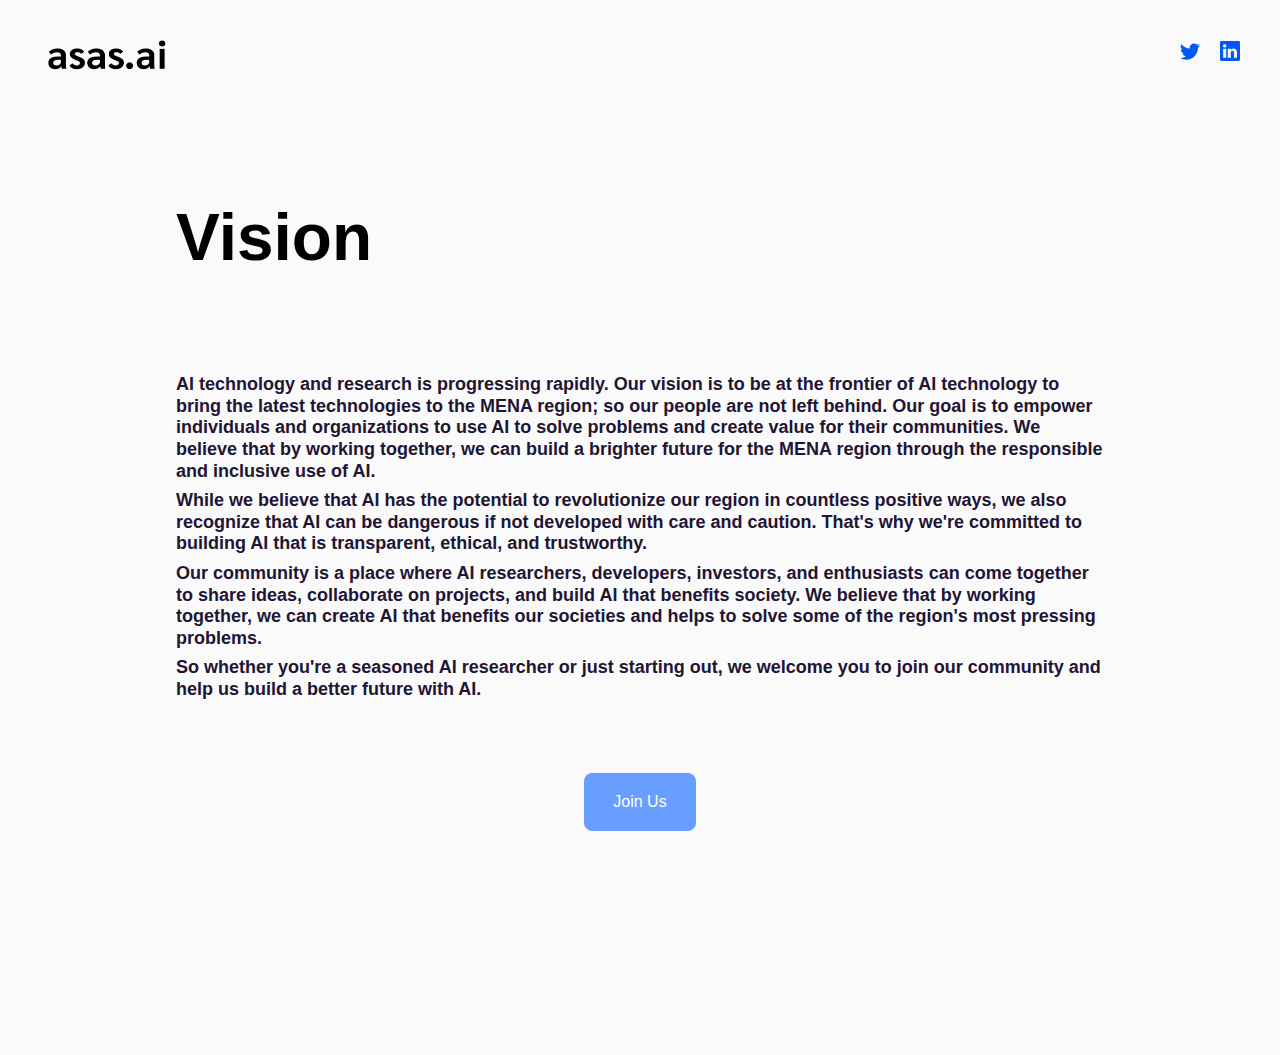
==== vision.html @ ae43cf3a "updated vison" ====
<!DOCTYPE html>
<html lang="en-US" dir="ltr">
  <head>
    <meta charset="utf-8" />
    <meta http-equiv="X-UA-Compatible" content="IE=edge" />
    <meta name="viewport" content="width=device-width, initial-scale=1" />

    <!-- ===============================================-->
    <!--    Document Title-->
    <!-- ===============================================-->
    <title>asas.ai</title>

    <!-- ===============================================-->
    <!--    Favicons-->
    <!-- ===============================================-->
    <!-- <link
      rel="shortcut icon"
      type="image/x-icon"
      href=""
    /> -->

    <!-- ===============================================-->
    <!--    Stylesheets-->
    <!-- ===============================================-->
    <link
      rel="stylesheet"
      crossorigin="anonymous"
      href="https://cdnjs.cloudflare.com/ajax/libs/font-awesome/5.15.2/css/all.min.css"
      integrity="sha512-HK5fgLBL+xu6dm/Ii3z4xhlSUyZgTT9tuc/hSrtw6uzJOvgRr2a9jyxxT1ely+B+xFAmJKVSTbpM/CuL7qxO8w=="
    />
    <link href="assets/css/theme.css" rel="stylesheet" />

    <link href="vendors/swiper/swiper-bundle.min.css" rel="stylesheet" />
  </head>

  <body>
    <!-- ===============================================-->
    <!--    Main Content-->
    <!-- ===============================================-->
    <main class="main" id="top">
      <div class="top-section-vision">
        <nav class="navbar">
          <div class="container-fluid">
            <a class="" href="index.html">
              <img class="logo" src="assets/img/logo_1.png" alt="..." />
            </a>
            <ul class="">
              <li class="nav-item p-2">
                <a href="https://twitter.com/Asaslab" target="_blank">
                  <svg
                    xmlns="http://www.w3.org/2000/svg"
                    width="20"
                    height="20"
                    fill="currentColor"
                    class="bi bi-twitter"
                    viewBox="0 0 16 16"
                  >
                    <path
                      d="M5.026 15c6.038 0 9.341-5.003 9.341-9.334 0-.14 0-.282-.006-.422A6.685 6.685 0 0 0 16 3.542a6.658 6.658 0 0 1-1.889.518 3.301 3.301 0 0 0 1.447-1.817 6.533 6.533 0 0 1-2.087.793A3.286 3.286 0 0 0 7.875 6.03a9.325 9.325 0 0 1-6.767-3.429 3.289 3.289 0 0 0 1.018 4.382A3.323 3.323 0 0 1 .64 6.575v.045a3.288 3.288 0 0 0 2.632 3.218 3.203 3.203 0 0 1-.865.115 3.23 3.23 0 0 1-.614-.057 3.283 3.283 0 0 0 3.067 2.277A6.588 6.588 0 0 1 .78 13.58a6.32 6.32 0 0 1-.78-.045A9.344 9.344 0 0 0 5.026 15z"
                    />
                  </svg>
                </a>
              </li>
              <!-- <li class="nav-item p-2">
                <a href="" target="_blank">
                  <svg
                    xmlns="http://www.w3.org/2000/svg"
                    width="20"
                    height="20"
                    fill="currentColor"
                    class="bi bi-discord"
                    viewBox="0 0 16 16"
                  >
                    <path
                      d="M13.545 2.907a13.227 13.227 0 0 0-3.257-1.011.05.05 0 0 0-.052.025c-.141.25-.297.577-.406.833a12.19 12.19 0 0 0-3.658 0 8.258 8.258 0 0 0-.412-.833.051.051 0 0 0-.052-.025c-1.125.194-2.22.534-3.257 1.011a.041.041 0 0 0-.021.018C.356 6.024-.213 9.047.066 12.032c.001.014.01.028.021.037a13.276 13.276 0 0 0 3.995 2.02.05.05 0 0 0 .056-.019c.308-.42.582-.863.818-1.329a.05.05 0 0 0-.01-.059.051.051 0 0 0-.018-.011 8.875 8.875 0 0 1-1.248-.595.05.05 0 0 1-.02-.066.051.051 0 0 1 .015-.019c.084-.063.168-.129.248-.195a.05.05 0 0 1 .051-.007c2.619 1.196 5.454 1.196 8.041 0a.052.052 0 0 1 .053.007c.08.066.164.132.248.195a.051.051 0 0 1-.004.085 8.254 8.254 0 0 1-1.249.594.05.05 0 0 0-.03.03.052.052 0 0 0 .003.041c.24.465.515.909.817 1.329a.05.05 0 0 0 .056.019 13.235 13.235 0 0 0 4.001-2.02.049.049 0 0 0 .021-.037c.334-3.451-.559-6.449-2.366-9.106a.034.034 0 0 0-.02-.019Zm-8.198 7.307c-.789 0-1.438-.724-1.438-1.612 0-.889.637-1.613 1.438-1.613.807 0 1.45.73 1.438 1.613 0 .888-.637 1.612-1.438 1.612Zm5.316 0c-.788 0-1.438-.724-1.438-1.612 0-.889.637-1.613 1.438-1.613.807 0 1.451.73 1.438 1.613 0 .888-.631 1.612-1.438 1.612Z"
                    />
                  </svg>
                </a>
              </li> -->
              <li class="nav-item p-2">
                <a
                  href="https://www.linkedin.com/company/asas-lab/"
                  target="_blank"
                >
                  <svg
                    xmlns="http://www.w3.org/2000/svg"
                    width="20"
                    height="20"
                    fill="currentColor"
                    class="bi bi-linkedin"
                    viewBox="0 0 16 16"
                  >
                    <path
                      d="M0 1.146C0 .513.526 0 1.175 0h13.65C15.474 0 16 .513 16 1.146v13.708c0 .633-.526 1.146-1.175 1.146H1.175C.526 16 0 15.487 0 14.854V1.146zm4.943 12.248V6.169H2.542v7.225h2.401zm-1.2-8.212c.837 0 1.358-.554 1.358-1.248-.015-.709-.52-1.248-1.342-1.248-.822 0-1.359.54-1.359 1.248 0 .694.521 1.248 1.327 1.248h.016zm4.908 8.212V9.359c0-.216.016-.432.08-.586.173-.431.568-.878 1.232-.878.869 0 1.216.662 1.216 1.634v3.865h2.401V9.25c0-2.22-1.184-3.252-2.764-3.252-1.274 0-1.845.7-2.165 1.193v.025h-.016a5.54 5.54 0 0 1 .016-.025V6.169h-2.4c.03.678 0 7.225 0 7.225h2.4z"
                    />
                  </svg>
                </a>
              </li>
            </ul>
          </div>
        </nav>

        <!-- ============================================-->
        <!-- <section> begin ============================-->
        <section class="mt-3">
          <div class="container">
            <div class="row mb-9">
              <div class="col-md-12 col-lg-12 col-xl-12">
                <p class="display-3 lh-sm">Vision</p>
                <h5 class="text-1100 pt-7">
                  AI technology and research is progressing rapidly. Our vision
                  is to be at the frontier of AI technology to bring the latest
                  technologies to the MENA region; so our people are not left
                  behind. Our goal is to empower individuals and organizations
                  to use AI to solve problems and create value for their
                  communities. We believe that by working together, we can build
                  a brighter future for the MENA region through the responsible
                  and inclusive use of AI.
                </h4>

                <h5 class="text-1100">
                  While we believe that AI has the potential to revolutionize
                  our region in countless positive ways, we also recognize that
                  AI can be dangerous if not developed with care and caution.
                  That's why we're committed to building AI that is transparent,
                  ethical, and trustworthy.
                </h5>

                <h5 class="text-1100">
                Our community is a place where AI  researchers, developers, investors, and enthusiasts can come together to share ideas, collaborate on projects, and build AI that benefits society. We believe that by working together, we can create AI that benefits our societies  and helps to solve some of the region's most pressing problems.

                </h5>

                <h5 class="text-1100">
So whether you're a seasoned AI researcher or just starting out, we welcome you to join our community and help us build a better future with AI.    
                </h5>
              </div>
              <div class="text-center">
                <a class="btn btn-info mt-6" href="https://fm.addxt.com/form/?vf=1FAIpQLSeaoC5AywyMVsmrosm1W69YBozE4AfyBteLz8VtdduigK4FlQ"
                  target="_blank" role="button">Join Us</a>
              </div>
               
            </div>
          </div>
          <!-- end of .container-->
        </section>
      </div>
    </main>
  </body>
</html>
---- assets/css/theme.css ----
/* -------------------------------------------------------------------------- */
/*                                 Theme                                      */
/* -------------------------------------------------------------------------- */
/* prettier-ignore */
/* -------------------------------------------------------------------------- */
/*                                  Utilities                                 */
/* -------------------------------------------------------------------------- */
/*-----------------------------------------------
|   Bootstrap Styles
-----------------------------------------------*/
/*!
 * Bootstrap v5.0.0-alpha1 (https://getbootstrap.com/)
 * Copyright 2011-2020 The Bootstrap Authors
 * Copyright 2011-2020 Twitter, Inc.
 * Licensed under MIT (https://github.com/twbs/bootstrap/blob/main/LICENSE)
 */
:root {
  --bs-blue: #0059f7;
  --bs-indigo: #53acf8;
  --bs-purple: #ad45f6;
  --bs-pink: #f6458e;
  --bs-red: #f55767;
  --bs-orange: #f6d845;
  --bs-yellow: #ffa024;
  --bs-green: #66bb6a;
  --bs-teal: #299ef3;
  --bs-cyan: #689eff;
  --bs-white: #fff;
  --bs-gray: #4e5a85;
  --bs-gray-dark: #081131;
  --bs-primary: #0059f7;
  --bs-secondary: #162044;
  --bs-success: #66bb6a;
  --bs-info: #689eff;
  --bs-warning: #ffa024;
  --bs-danger: #f55767;
  --bs-light: #f9fafd;
  --bs-dark: #070e27;
  --bs-gray: #4e5a85;
  --bs-font-sans-serif: "Sora", "sans-serif", -apple-system, BlinkMacSystemFont,
    "Segoe UI", "Helvetica Neue", Arial, sans-serif, "Apple Color Emoji",
    "Segoe UI Emoji", "Segoe UI Symbol";
  --bs-font-monospace: "SFMono-Regular", Menlo, Monaco, Consolas,
    "Liberation Mono", "Courier New", monospace;
  --bs-gradient: linear-gradient(
    180deg,
    rgba(255, 255, 255, 0.15),
    rgba(255, 255, 255, 0)
  );
}

*,
*::before,
*::after {
  -webkit-box-sizing: border-box;
  box-sizing: border-box;
}

@media (prefers-reduced-motion: no-preference) {
  :root {
    scroll-behavior: smooth;
  }
}

body {
  margin: 0;
  font-family: "Poppins", -apple-system, BlinkMacSystemFont, "Segoe UI",
    "Helvetica Neue", Arial, sans-serif, "Apple Color Emoji", "Segoe UI Emoji",
    "Segoe UI Symbol";
  font-size: 1rem;
  font-weight: 400;
  line-height: 1.5;
  -webkit-text-size-adjust: 100%;
  -webkit-tap-highlight-color: rgba(0, 0, 0, 0);
}

[tabindex="-1"]:focus:not(:focus-visible) {
  outline: 0 !important;
}
.top-section {
  color: #fafafa;
  background-color: #1f0524;
}

.img-our-focus {
  height: 450px;
  width: 400px
}
.logo {
  height: 100px;

}
.fc-w {
  color: white;
}
hr {
  margin: 1rem 0;
  color: #ccd2e9;
  background-color: currentColor;
  border: 0;
  opacity: 1;
}

hr:not([size]) {
  height: 1px;
}

h1,
.h1,
h2,
.h2,
h3,
.h3,
h4,
.h4,
h5,
.h5,
h6,
.h6 {
  margin-top: 0;
  margin-bottom: 0.5rem;
  font-family: "Sora", "sans-serif", -apple-system, BlinkMacSystemFont,
    "Segoe UI", "Helvetica Neue", Arial, sans-serif, "Apple Color Emoji",
    "Segoe UI Emoji", "Segoe UI Symbol";
  font-weight: 600;
  line-height: 1.2;
  color: #070e27;
}

h1,
.h1 {
  font-size: calc(1.3052rem + 0.66244vw);
}

@media (min-width: 1200px) {
  h1,
  .h1 {
    font-size: 1.80203rem;
  }
}

h2,
.h2 {
  font-size: calc(1.28518rem + 0.42217vw);
}

@media (min-width: 1200px) {
  h2,
  .h2 {
    font-size: 1.60181rem;
  }
}

h3,
.h3 {
  font-size: calc(1.26738rem + 0.20859vw);
}

@media (min-width: 1200px) {
  h3,
  .h3 {
    font-size: 1.42383rem;
  }
}

h4,
.h4 {
  font-size: calc(1.25156rem + 0.01875vw);
}

@media (min-width: 1200px) {
  h4,
  .h4 {
    font-size: 1.26563rem;
  }
}

h5,
.h5 {
  font-size: 1.125rem;
}

h6,
.h6 {
  font-size: 0.88889rem;
}

p {
  margin-top: 0;
  margin-bottom: 1rem;
}

abbr[title],
abbr[data-bs-original-title] {
  text-decoration: underline;
  -webkit-text-decoration: underline dotted;
  text-decoration: underline dotted;
  cursor: help;
  -webkit-text-decoration-skip-ink: none;
  text-decoration-skip-ink: none;
}

address {
  margin-bottom: 1rem;
  font-style: normal;
  line-height: inherit;
}

ol,
ul {
  padding-left: 2rem;
}

ol,
ul,
dl {
  margin-top: 0;
  margin-bottom: 1rem;
}

ol ol,
ul ul,
ol ul,
ul ol {
  margin-bottom: 0;
}

dt {
  font-weight: 700;
}

dd {
  margin-bottom: 0.5rem;
  margin-left: 0;
}

blockquote {
  margin: 0 0 1rem;
}

b,
strong {
  font-weight: 800;
}

small,
.small {
  font-size: 75%;
}

mark,
.mark {
  padding: 0.2em;
  background-color: #fcf8e3;
}

sub,
sup {
  position: relative;
  font-size: 0.75em;
  line-height: 0;
  vertical-align: baseline;
}

sub {
  bottom: -0.25em;
}

sup {
  top: -0.5em;
}

a {
  color: #0059f7;
  text-decoration: none;
}

a:hover {
  color: #0047c6;
  text-decoration: underline;
}

a:not([href]):not([class]),
a:not([href]):not([class]):hover {
  color: inherit;
  text-decoration: none;
}

pre,
code,
kbd,
samp {
  font-family: var(--bs-font-monospace);
  font-size: 1em;
  direction: ltr /* rtl:ignore */;
  unicode-bidi: bidi-override;
}

pre {
  display: block;
  margin-top: 0;
  margin-bottom: 1rem;
  overflow: auto;
  font-size: 75%;
}

pre code {
  font-size: inherit;
  color: inherit;
  word-break: normal;
}

code {
  font-size: 75%;
  color: #f6458e;
  word-wrap: break-word;
}

a > code {
  color: inherit;
}

kbd {
  padding: 0.2rem 0.4rem;
  font-size: 75%;
  color: #fff;
  background-color: #070e27;
  border-radius: 1rem;
}

kbd kbd {
  padding: 0;
  font-size: 1em;
  font-weight: 700;
}

figure {
  margin: 0 0 1rem;
}

img,
svg {
  vertical-align: middle;
}

table {
  caption-side: bottom;
  border-collapse: collapse;
}

caption {
  padding-top: 0.5rem;
  padding-bottom: 0.5rem;
  color: #7e8bb6;
  text-align: left;
}

th {
  text-align: inherit;
  text-align: -webkit-match-parent;
}

thead,
tbody,
tfoot,
tr,
td,
th {
  border-color: inherit;
  border-style: solid;
  border-width: 0;
}

label {
  display: inline-block;
}

button {
  border-radius: 0;
}

button:focus:not(:focus-visible) {
  outline: 0;
}

input,
button,
select,
optgroup,
textarea {
  margin: 0;
  font-family: inherit;
  font-size: inherit;
  line-height: inherit;
}

button,
select {
  text-transform: none;
}

[role="button"] {
  cursor: pointer;
}

select {
  word-wrap: normal;
}

[list]::-webkit-calendar-picker-indicator {
  display: none;
}

button,
[type="button"],
[type="reset"],
[type="submit"] {
  -webkit-appearance: button;
}

button:not(:disabled),
[type="button"]:not(:disabled),
[type="reset"]:not(:disabled),
[type="submit"]:not(:disabled) {
  cursor: pointer;
}

::-moz-focus-inner {
  padding: 0;
  border-style: none;
}

textarea {
  resize: vertical;
}

fieldset {
  min-width: 0;
  padding: 0;
  margin: 0;
  border: 0;
}

legend {
  float: left;
  width: 100%;
  padding: 0;
  margin-bottom: 0.5rem;
  font-size: calc(1.275rem + 0.3vw);
  line-height: inherit;
}

@media (min-width: 1200px) {
  legend {
    font-size: 1.5rem;
  }
}

legend + * {
  clear: left;
}

::-webkit-datetime-edit-fields-wrapper,
::-webkit-datetime-edit-text,
::-webkit-datetime-edit-minute,
::-webkit-datetime-edit-hour-field,
::-webkit-datetime-edit-day-field,
::-webkit-datetime-edit-month-field,
::-webkit-datetime-edit-year-field {
  padding: 0;
}

::-webkit-inner-spin-button {
  height: auto;
}

[type="search"] {
  outline-offset: -2px;
  -webkit-appearance: textfield;
}

/* rtl:raw:
[type="tel"],
[type="url"],
[type="email"],
[type="number"] {
  direction: ltr;
}
*/
::-webkit-search-decoration {
  -webkit-appearance: none;
}

::-webkit-color-swatch-wrapper {
  padding: 0;
}

::file-selector-button {
  font: inherit;
}

::-webkit-file-upload-button {
  font: inherit;
  -webkit-appearance: button;
}

output {
  display: inline-block;
}

iframe {
  border: 0;
}

summary {
  display: list-item;
  cursor: pointer;
}

progress {
  vertical-align: baseline;
}

[hidden] {
  display: none !important;
}

.lead {
  font-size: 1.2rem;
  font-weight: 400;
}

.display-1 {
  font-size: calc(1.64516rem + 4.7419vw);
  font-weight: 700;
  line-height: 1;
}

@media (min-width: 1200px) {
  .display-1 {
    font-size: 5.20158rem;
  }
}

.display-2 {
  font-size: calc(1.58736rem + 4.04835vw);
  font-weight: 700;
  line-height: 1;
}

@media (min-width: 1200px) {
  .display-2 {
    font-size: 4.62363rem;
  }
}

.display-3 {
  font-size: calc(1.53599rem + 3.43187vw);
  font-weight: 700;
  line-height: 1;
}

@media (min-width: 1200px) {
  .display-3 {
    font-size: 4.10989rem;
  }
}

.display-4 {
  font-size: calc(1.49032rem + 2.88388vw);
  font-weight: 700;
  line-height: 1;
}

@media (min-width: 1200px) {
  .display-4 {
    font-size: 3.65324rem;
  }
}

.display-5 {
  font-size: calc(1.44973rem + 2.39679vw);
  font-weight: 700;
  line-height: 1;
}

@media (min-width: 1200px) {
  .display-5 {
    font-size: 3.24732rem;
  }
}

.display-6 {
  font-size: calc(1.41365rem + 1.96381vw);
  font-weight: 700;
  line-height: 1;
}

@media (min-width: 1200px) {
  .display-6 {
    font-size: 2.88651rem;
  }
}

.display-7 {
  font-size: calc(1.38736rem + 1.24835vw);
  font-weight: 600;
  line-height: 1.5;
}

@media (min-width: 1200px) {
  .display-7 {
    font-size: 2.22363rem;
  }
}

.list-unstyled {
  padding-left: 0;
  list-style: none;
}

.list-inline {
  padding-left: 0;
  list-style: none;
}

.list-inline-item {
  display: inline-block;
}

.list-inline-item:not(:last-child) {
  margin-right: 0.5rem;
}

.initialism {
  font-size: 75%;
  text-transform: uppercase;
}

.blockquote {
  margin-bottom: 1rem;
  font-size: 1.2rem;
}

.blockquote > :last-child {
  margin-bottom: 0;
}

.blockquote-footer {
  margin-top: -1rem;
  margin-bottom: 1rem;
  font-size: 75%;
  color: #4e5a85;
}

.blockquote-footer::before {
  content: "\2014\00A0";
}

.img-fluid {
  max-width: 100%;
  height: auto;
}

.img-thumbnail {
  padding: 0.25rem;
  background-color: #070e27;
  border: 1px solid #ccd2e9;
  border-radius: 0.25rem;
  max-width: 100%;
  height: auto;
}

.figure {
  display: inline-block;
}

.figure-img {
  margin-bottom: 0.5rem;
  line-height: 1;
}

.figure-caption {
  font-size: 75%;
  color: #4e5a85;
}

.container,
.container-fluid,
.container-sm,
.container-md,
.container-lg,
.container-xl,
.container-xxl {
  width: 100%;
  padding-right: var(--bs-gutter-x, 1rem);
  padding-left: var(--bs-gutter-x, 1rem);
  margin-right: auto;
  margin-left: auto;
}

@media (min-width: 576px) {
  .container,
  .container-sm {
    max-width: 540px;
  }
}

@media (min-width: 768px) {
  .container,
  .container-sm,
  .container-md {
    max-width: 720px;
  }
}

@media (min-width: 992px) {
  .container,
  .container-sm,
  .container-md,
  .container-lg {
    max-width: 960px;
  }
}

@media (min-width: 1300px) {
  .container,
  .container-sm,
  .container-md,
  .container-lg,
  .container-xl {
    max-width: 1240px;
  }
}

@media (min-width: 1540px) {
  .container,
  .container-sm,
  .container-md,
  .container-lg,
  .container-xl,
  .container-xxl {
    max-width: 1480px;
  }
}

.row {
  --bs-gutter-x: 2rem;
  --bs-gutter-y: 0;
  display: -webkit-box;
  display: -ms-flexbox;
  display: flex;
  -ms-flex-wrap: wrap;
  flex-wrap: wrap;
  margin-top: calc(var(--bs-gutter-y) * -1);
  margin-right: calc(var(--bs-gutter-x) / -2);
  margin-left: calc(var(--bs-gutter-x) / -2);
}

.row > * {
  -ms-flex-negative: 0;
  flex-shrink: 0;
  width: 100%;
  max-width: 100%;
  padding-right: calc(var(--bs-gutter-x) / 2);
  padding-left: calc(var(--bs-gutter-x) / 2);
  margin-top: var(--bs-gutter-y);
}

.col {
  -webkit-box-flex: 1;
  -ms-flex: 1 0 0%;
  flex: 1 0 0%;
}

.row-cols-auto > * {
  -webkit-box-flex: 0;
  -ms-flex: 0 0 auto;
  flex: 0 0 auto;
  width: auto;
}

.row-cols-1 > * {
  -webkit-box-flex: 0;
  -ms-flex: 0 0 auto;
  flex: 0 0 auto;
  width: 100%;
}

.row-cols-2 > * {
  -webkit-box-flex: 0;
  -ms-flex: 0 0 auto;
  flex: 0 0 auto;
  width: 50%;
}

.row-cols-3 > * {
  -webkit-box-flex: 0;
  -ms-flex: 0 0 auto;
  flex: 0 0 auto;
  width: 33.33333%;
}

.row-cols-4 > * {
  -webkit-box-flex: 0;
  -ms-flex: 0 0 auto;
  flex: 0 0 auto;
  width: 25%;
}

.row-cols-5 > * {
  -webkit-box-flex: 0;
  -ms-flex: 0 0 auto;
  flex: 0 0 auto;
  width: 20%;
}

.row-cols-6 > * {
  -webkit-box-flex: 0;
  -ms-flex: 0 0 auto;
  flex: 0 0 auto;
  width: 16.66667%;
}

.col-auto {
  -webkit-box-flex: 0;
  -ms-flex: 0 0 auto;
  flex: 0 0 auto;
  width: auto;
}

.col-1 {
  -webkit-box-flex: 0;
  -ms-flex: 0 0 auto;
  flex: 0 0 auto;
  width: 8.33333%;
}

.col-2 {
  -webkit-box-flex: 0;
  -ms-flex: 0 0 auto;
  flex: 0 0 auto;
  width: 16.66667%;
}

.col-3 {
  -webkit-box-flex: 0;
  -ms-flex: 0 0 auto;
  flex: 0 0 auto;
  width: 25%;
}

.col-4 {
  -webkit-box-flex: 0;
  -ms-flex: 0 0 auto;
  flex: 0 0 auto;
  width: 33.33333%;
}

.col-5 {
  -webkit-box-flex: 0;
  -ms-flex: 0 0 auto;
  flex: 0 0 auto;
  width: 41.66667%;
}

.col-6 {
  -webkit-box-flex: 0;
  -ms-flex: 0 0 auto;
  flex: 0 0 auto;
  width: 50%;
}

.col-7 {
  -webkit-box-flex: 0;
  -ms-flex: 0 0 auto;
  flex: 0 0 auto;
  width: 58.33333%;
}

.col-8 {
  -webkit-box-flex: 0;
  -ms-flex: 0 0 auto;
  flex: 0 0 auto;
  width: 66.66667%;
}

.col-9 {
  -webkit-box-flex: 0;
  -ms-flex: 0 0 auto;
  flex: 0 0 auto;
  width: 75%;
}

.col-10 {
  -webkit-box-flex: 0;
  -ms-flex: 0 0 auto;
  flex: 0 0 auto;
  width: 83.33333%;
}

.col-11 {
  -webkit-box-flex: 0;
  -ms-flex: 0 0 auto;
  flex: 0 0 auto;
  width: 91.66667%;
}

.col-12 {
  -webkit-box-flex: 0;
  -ms-flex: 0 0 auto;
  flex: 0 0 auto;
  width: 100%;
}

.offset-1 {
  margin-left: 8.33333%;
}

.offset-2 {
  margin-left: 16.66667%;
}

.offset-3 {
  margin-left: 25%;
}

.offset-4 {
  margin-left: 33.33333%;
}

.offset-5 {
  margin-left: 41.66667%;
}

.offset-6 {
  margin-left: 50%;
}

.offset-7 {
  margin-left: 58.33333%;
}

.offset-8 {
  margin-left: 66.66667%;
}

.offset-9 {
  margin-left: 75%;
}

.offset-10 {
  margin-left: 83.33333%;
}

.offset-11 {
  margin-left: 91.66667%;
}

.g-0,
.gx-0 {
  --bs-gutter-x: 0;
}

.g-0,
.gy-0 {
  --bs-gutter-y: 0;
}

.g-1,
.gx-1 {
  --bs-gutter-x: 0.25rem;
}

.g-1,
.gy-1 {
  --bs-gutter-y: 0.25rem;
}

.g-2,
.gx-2 {
  --bs-gutter-x: 0.5rem;
}

.g-2,
.gy-2 {
  --bs-gutter-y: 0.5rem;
}

.g-3,
.gx-3 {
  --bs-gutter-x: 1rem;
}

.g-3,
.gy-3 {
  --bs-gutter-y: 1rem;
}

.g-4,
.gx-4 {
  --bs-gutter-x: 1.8rem;
}

.g-4,
.gy-4 {
  --bs-gutter-y: 1.8rem;
}

.g-5,
.gx-5 {
  --bs-gutter-x: 3rem;
}

.g-5,
.gy-5 {
  --bs-gutter-y: 3rem;
}

.g-6,
.gx-6 {
  --bs-gutter-x: 4rem;
}

.g-6,
.gy-6 {
  --bs-gutter-y: 4rem;
}

.g-7,
.gx-7 {
  --bs-gutter-x: 5rem;
}

.g-7,
.gy-7 {
  --bs-gutter-y: 5rem;
}

.g-8,
.gx-8 {
  --bs-gutter-x: 7.5rem;
}

.g-8,
.gy-8 {
  --bs-gutter-y: 7.5rem;
}

.g-9,
.gx-9 {
  --bs-gutter-x: 10rem;
}

.g-9,
.gy-9 {
  --bs-gutter-y: 10rem;
}

.g-10,
.gx-10 {
  --bs-gutter-x: 12.5rem;
}

.g-10,
.gy-10 {
  --bs-gutter-y: 12.5rem;
}

.g-11,
.gx-11 {
  --bs-gutter-x: 15rem;
}

.g-11,
.gy-11 {
  --bs-gutter-y: 15rem;
}

@media (min-width: 576px) {
  .col-sm {
    -webkit-box-flex: 1;
    -ms-flex: 1 0 0%;
    flex: 1 0 0%;
  }
  .row-cols-sm-auto > * {
    -webkit-box-flex: 0;
    -ms-flex: 0 0 auto;
    flex: 0 0 auto;
    width: auto;
  }
  .row-cols-sm-1 > * {
    -webkit-box-flex: 0;
    -ms-flex: 0 0 auto;
    flex: 0 0 auto;
    width: 100%;
  }
  .row-cols-sm-2 > * {
    -webkit-box-flex: 0;
    -ms-flex: 0 0 auto;
    flex: 0 0 auto;
    width: 50%;
  }
  .row-cols-sm-3 > * {
    -webkit-box-flex: 0;
    -ms-flex: 0 0 auto;
    flex: 0 0 auto;
    width: 33.33333%;
  }
  .row-cols-sm-4 > * {
    -webkit-box-flex: 0;
    -ms-flex: 0 0 auto;
    flex: 0 0 auto;
    width: 25%;
  }
  .row-cols-sm-5 > * {
    -webkit-box-flex: 0;
    -ms-flex: 0 0 auto;
    flex: 0 0 auto;
    width: 20%;
  }
  .row-cols-sm-6 > * {
    -webkit-box-flex: 0;
    -ms-flex: 0 0 auto;
    flex: 0 0 auto;
    width: 16.66667%;
  }
  .col-sm-auto {
    -webkit-box-flex: 0;
    -ms-flex: 0 0 auto;
    flex: 0 0 auto;
    width: auto;
  }
  .col-sm-1 {
    -webkit-box-flex: 0;
    -ms-flex: 0 0 auto;
    flex: 0 0 auto;
    width: 8.33333%;
  }
  .col-sm-2 {
    -webkit-box-flex: 0;
    -ms-flex: 0 0 auto;
    flex: 0 0 auto;
    width: 16.66667%;
  }
  .col-sm-3 {
    -webkit-box-flex: 0;
    -ms-flex: 0 0 auto;
    flex: 0 0 auto;
    width: 25%;
  }
  .col-sm-4 {
    -webkit-box-flex: 0;
    -ms-flex: 0 0 auto;
    flex: 0 0 auto;
    width: 33.33333%;
  }
  .col-sm-5 {
    -webkit-box-flex: 0;
    -ms-flex: 0 0 auto;
    flex: 0 0 auto;
    width: 41.66667%;
  }
  .col-sm-6 {
    -webkit-box-flex: 0;
    -ms-flex: 0 0 auto;
    flex: 0 0 auto;
    width: 50%;
  }
  .col-sm-7 {
    -webkit-box-flex: 0;
    -ms-flex: 0 0 auto;
    flex: 0 0 auto;
    width: 58.33333%;
  }
  .col-sm-8 {
    -webkit-box-flex: 0;
    -ms-flex: 0 0 auto;
    flex: 0 0 auto;
    width: 66.66667%;
  }
  .col-sm-9 {
    -webkit-box-flex: 0;
    -ms-flex: 0 0 auto;
    flex: 0 0 auto;
    width: 75%;
  }
  .col-sm-10 {
    -webkit-box-flex: 0;
    -ms-flex: 0 0 auto;
    flex: 0 0 auto;
    width: 83.33333%;
  }
  .col-sm-11 {
    -webkit-box-flex: 0;
    -ms-flex: 0 0 auto;
    flex: 0 0 auto;
    width: 91.66667%;
  }
  .col-sm-12 {
    -webkit-box-flex: 0;
    -ms-flex: 0 0 auto;
    flex: 0 0 auto;
    width: 100%;
  }
  .offset-sm-0 {
    margin-left: 0;
  }
  .offset-sm-1 {
    margin-left: 8.33333%;
  }
  .offset-sm-2 {
    margin-left: 16.66667%;
  }
  .offset-sm-3 {
    margin-left: 25%;
  }
  .offset-sm-4 {
    margin-left: 33.33333%;
  }
  .offset-sm-5 {
    margin-left: 41.66667%;
  }
  .offset-sm-6 {
    margin-left: 50%;
  }
  .offset-sm-7 {
    margin-left: 58.33333%;
  }
  .offset-sm-8 {
    margin-left: 66.66667%;
  }
  .offset-sm-9 {
    margin-left: 75%;
  }
  .offset-sm-10 {
    margin-left: 83.33333%;
  }
  .offset-sm-11 {
    margin-left: 91.66667%;
  }
  .g-sm-0,
  .gx-sm-0 {
    --bs-gutter-x: 0;
  }
  .g-sm-0,
  .gy-sm-0 {
    --bs-gutter-y: 0;
  }
  .g-sm-1,
  .gx-sm-1 {
    --bs-gutter-x: 0.25rem;
  }
  .g-sm-1,
  .gy-sm-1 {
    --bs-gutter-y: 0.25rem;
  }
  .g-sm-2,
  .gx-sm-2 {
    --bs-gutter-x: 0.5rem;
  }
  .g-sm-2,
  .gy-sm-2 {
    --bs-gutter-y: 0.5rem;
  }
  .g-sm-3,
  .gx-sm-3 {
    --bs-gutter-x: 1rem;
  }
  .g-sm-3,
  .gy-sm-3 {
    --bs-gutter-y: 1rem;
  }
  .g-sm-4,
  .gx-sm-4 {
    --bs-gutter-x: 1.8rem;
  }
  .g-sm-4,
  .gy-sm-4 {
    --bs-gutter-y: 1.8rem;
  }
  .g-sm-5,
  .gx-sm-5 {
    --bs-gutter-x: 3rem;
  }
  .g-sm-5,
  .gy-sm-5 {
    --bs-gutter-y: 3rem;
  }
  .g-sm-6,
  .gx-sm-6 {
    --bs-gutter-x: 4rem;
  }
  .g-sm-6,
  .gy-sm-6 {
    --bs-gutter-y: 4rem;
  }
  .g-sm-7,
  .gx-sm-7 {
    --bs-gutter-x: 5rem;
  }
  .g-sm-7,
  .gy-sm-7 {
    --bs-gutter-y: 5rem;
  }
  .g-sm-8,
  .gx-sm-8 {
    --bs-gutter-x: 7.5rem;
  }
  .g-sm-8,
  .gy-sm-8 {
    --bs-gutter-y: 7.5rem;
  }
  .g-sm-9,
  .gx-sm-9 {
    --bs-gutter-x: 10rem;
  }
  .g-sm-9,
  .gy-sm-9 {
    --bs-gutter-y: 10rem;
  }
  .g-sm-10,
  .gx-sm-10 {
    --bs-gutter-x: 12.5rem;
  }
  .g-sm-10,
  .gy-sm-10 {
    --bs-gutter-y: 12.5rem;
  }
  .g-sm-11,
  .gx-sm-11 {
    --bs-gutter-x: 15rem;
  }
  .g-sm-11,
  .gy-sm-11 {
    --bs-gutter-y: 15rem;
  }
}

@media (min-width: 768px) {
  .col-md {
    -webkit-box-flex: 1;
    -ms-flex: 1 0 0%;
    flex: 1 0 0%;
  }
  .row-cols-md-auto > * {
    -webkit-box-flex: 0;
    -ms-flex: 0 0 auto;
    flex: 0 0 auto;
    width: auto;
  }
  .row-cols-md-1 > * {
    -webkit-box-flex: 0;
    -ms-flex: 0 0 auto;
    flex: 0 0 auto;
    width: 100%;
  }
  .row-cols-md-2 > * {
    -webkit-box-flex: 0;
    -ms-flex: 0 0 auto;
    flex: 0 0 auto;
    width: 50%;
  }
  .row-cols-md-3 > * {
    -webkit-box-flex: 0;
    -ms-flex: 0 0 auto;
    flex: 0 0 auto;
    width: 33.33333%;
  }
  .row-cols-md-4 > * {
    -webkit-box-flex: 0;
    -ms-flex: 0 0 auto;
    flex: 0 0 auto;
    width: 25%;
  }
  .row-cols-md-5 > * {
    -webkit-box-flex: 0;
    -ms-flex: 0 0 auto;
    flex: 0 0 auto;
    width: 20%;
  }
  .row-cols-md-6 > * {
    -webkit-box-flex: 0;
    -ms-flex: 0 0 auto;
    flex: 0 0 auto;
    width: 16.66667%;
  }
  .col-md-auto {
    -webkit-box-flex: 0;
    -ms-flex: 0 0 auto;
    flex: 0 0 auto;
    width: auto;
  }
  .col-md-1 {
    -webkit-box-flex: 0;
    -ms-flex: 0 0 auto;
    flex: 0 0 auto;
    width: 8.33333%;
  }
  .col-md-2 {
    -webkit-box-flex: 0;
    -ms-flex: 0 0 auto;
    flex: 0 0 auto;
    width: 16.66667%;
  }
  .col-md-3 {
    -webkit-box-flex: 0;
    -ms-flex: 0 0 auto;
    flex: 0 0 auto;
    width: 25%;
  }
  .col-md-4 {
    -webkit-box-flex: 0;
    -ms-flex: 0 0 auto;
    flex: 0 0 auto;
    width: 33.33333%;
  }
  .col-md-5 {
    -webkit-box-flex: 0;
    -ms-flex: 0 0 auto;
    flex: 0 0 auto;
    width: 41.66667%;
  }
  .col-md-6 {
    -webkit-box-flex: 0;
    -ms-flex: 0 0 auto;
    flex: 0 0 auto;
    width: 50%;
  }
  .col-md-7 {
    -webkit-box-flex: 0;
    -ms-flex: 0 0 auto;
    flex: 0 0 auto;
    width: 58.33333%;
  }
  .col-md-8 {
    -webkit-box-flex: 0;
    -ms-flex: 0 0 auto;
    flex: 0 0 auto;
    width: 66.66667%;
  }
  .col-md-9 {
    -webkit-box-flex: 0;
    -ms-flex: 0 0 auto;
    flex: 0 0 auto;
    width: 75%;
  }
  .col-md-10 {
    -webkit-box-flex: 0;
    -ms-flex: 0 0 auto;
    flex: 0 0 auto;
    width: 83.33333%;
  }
  .col-md-11 {
    -webkit-box-flex: 0;
    -ms-flex: 0 0 auto;
    flex: 0 0 auto;
    width: 91.66667%;
  }
  .col-md-12 {
    -webkit-box-flex: 0;
    -ms-flex: 0 0 auto;
    flex: 0 0 auto;
    width: 100%;
  }
  .offset-md-0 {
    margin-left: 0;
  }
  .offset-md-1 {
    margin-left: 8.33333%;
  }
  .offset-md-2 {
    margin-left: 16.66667%;
  }
  .offset-md-3 {
    margin-left: 25%;
  }
  .offset-md-4 {
    margin-left: 33.33333%;
  }
  .offset-md-5 {
    margin-left: 41.66667%;
  }
  .offset-md-6 {
    margin-left: 50%;
  }
  .offset-md-7 {
    margin-left: 58.33333%;
  }
  .offset-md-8 {
    margin-left: 66.66667%;
  }
  .offset-md-9 {
    margin-left: 75%;
  }
  .offset-md-10 {
    margin-left: 83.33333%;
  }
  .offset-md-11 {
    margin-left: 91.66667%;
  }
  .g-md-0,
  .gx-md-0 {
    --bs-gutter-x: 0;
  }
  .g-md-0,
  .gy-md-0 {
    --bs-gutter-y: 0;
  }
  .g-md-1,
  .gx-md-1 {
    --bs-gutter-x: 0.25rem;
  }
  .g-md-1,
  .gy-md-1 {
    --bs-gutter-y: 0.25rem;
  }
  .g-md-2,
  .gx-md-2 {
    --bs-gutter-x: 0.5rem;
  }
  .g-md-2,
  .gy-md-2 {
    --bs-gutter-y: 0.5rem;
  }
  .g-md-3,
  .gx-md-3 {
    --bs-gutter-x: 1rem;
  }
  .g-md-3,
  .gy-md-3 {
    --bs-gutter-y: 1rem;
  }
  .g-md-4,
  .gx-md-4 {
    --bs-gutter-x: 1.8rem;
  }
  .g-md-4,
  .gy-md-4 {
    --bs-gutter-y: 1.8rem;
  }
  .g-md-5,
  .gx-md-5 {
    --bs-gutter-x: 3rem;
  }
  .g-md-5,
  .gy-md-5 {
    --bs-gutter-y: 3rem;
  }
  .g-md-6,
  .gx-md-6 {
    --bs-gutter-x: 4rem;
  }
  .g-md-6,
  .gy-md-6 {
    --bs-gutter-y: 4rem;
  }
  .g-md-7,
  .gx-md-7 {
    --bs-gutter-x: 5rem;
  }
  .g-md-7,
  .gy-md-7 {
    --bs-gutter-y: 5rem;
  }
  .g-md-8,
  .gx-md-8 {
    --bs-gutter-x: 7.5rem;
  }
  .g-md-8,
  .gy-md-8 {
    --bs-gutter-y: 7.5rem;
  }
  .g-md-9,
  .gx-md-9 {
    --bs-gutter-x: 10rem;
  }
  .g-md-9,
  .gy-md-9 {
    --bs-gutter-y: 10rem;
  }
  .g-md-10,
  .gx-md-10 {
    --bs-gutter-x: 12.5rem;
  }
  .g-md-10,
  .gy-md-10 {
    --bs-gutter-y: 12.5rem;
  }
  .g-md-11,
  .gx-md-11 {
    --bs-gutter-x: 15rem;
  }
  .g-md-11,
  .gy-md-11 {
    --bs-gutter-y: 15rem;
  }
}

@media (min-width: 992px) {
  .col-lg {
    -webkit-box-flex: 1;
    -ms-flex: 1 0 0%;
    flex: 1 0 0%;
  }
  .row-cols-lg-auto > * {
    -webkit-box-flex: 0;
    -ms-flex: 0 0 auto;
    flex: 0 0 auto;
    width: auto;
  }
  .row-cols-lg-1 > * {
    -webkit-box-flex: 0;
    -ms-flex: 0 0 auto;
    flex: 0 0 auto;
    width: 100%;
  }
  .row-cols-lg-2 > * {
    -webkit-box-flex: 0;
    -ms-flex: 0 0 auto;
    flex: 0 0 auto;
    width: 50%;
  }
  .row-cols-lg-3 > * {
    -webkit-box-flex: 0;
    -ms-flex: 0 0 auto;
    flex: 0 0 auto;
    width: 33.33333%;
  }
  .row-cols-lg-4 > * {
    -webkit-box-flex: 0;
    -ms-flex: 0 0 auto;
    flex: 0 0 auto;
    width: 25%;
  }
  .row-cols-lg-5 > * {
    -webkit-box-flex: 0;
    -ms-flex: 0 0 auto;
    flex: 0 0 auto;
    width: 20%;
  }
  .row-cols-lg-6 > * {
    -webkit-box-flex: 0;
    -ms-flex: 0 0 auto;
    flex: 0 0 auto;
    width: 16.66667%;
  }
  .col-lg-auto {
    -webkit-box-flex: 0;
    -ms-flex: 0 0 auto;
    flex: 0 0 auto;
    width: auto;
  }
  .col-lg-1 {
    -webkit-box-flex: 0;
    -ms-flex: 0 0 auto;
    flex: 0 0 auto;
    width: 8.33333%;
  }
  .col-lg-2 {
    -webkit-box-flex: 0;
    -ms-flex: 0 0 auto;
    flex: 0 0 auto;
    width: 16.66667%;
  }
  .col-lg-3 {
    -webkit-box-flex: 0;
    -ms-flex: 0 0 auto;
    flex: 0 0 auto;
    width: 25%;
  }
  .col-lg-4 {
    -webkit-box-flex: 0;
    -ms-flex: 0 0 auto;
    flex: 0 0 auto;
    width: 33.33333%;
  }
  .col-lg-5 {
    -webkit-box-flex: 0;
    -ms-flex: 0 0 auto;
    flex: 0 0 auto;
    width: 41.66667%;
  }
  .col-lg-6 {
    -webkit-box-flex: 0;
    -ms-flex: 0 0 auto;
    flex: 0 0 auto;
    width: 50%;
  }
  .col-lg-7 {
    -webkit-box-flex: 0;
    -ms-flex: 0 0 auto;
    flex: 0 0 auto;
    width: 58.33333%;
  }
  .col-lg-8 {
    -webkit-box-flex: 0;
    -ms-flex: 0 0 auto;
    flex: 0 0 auto;
    width: 66.66667%;
  }
  .col-lg-9 {
    -webkit-box-flex: 0;
    -ms-flex: 0 0 auto;
    flex: 0 0 auto;
    width: 75%;
  }
  .col-lg-10 {
    -webkit-box-flex: 0;
    -ms-flex: 0 0 auto;
    flex: 0 0 auto;
    width: 83.33333%;
  }
  .col-lg-11 {
    -webkit-box-flex: 0;
    -ms-flex: 0 0 auto;
    flex: 0 0 auto;
    width: 91.66667%;
  }
  .col-lg-12 {
    -webkit-box-flex: 0;
    -ms-flex: 0 0 auto;
    flex: 0 0 auto;
    width: 100%;
  }
  .offset-lg-0 {
    margin-left: 0;
  }
  .offset-lg-1 {
    margin-left: 8.33333%;
  }
  .offset-lg-2 {
    margin-left: 16.66667%;
  }
  .offset-lg-3 {
    margin-left: 25%;
  }
  .offset-lg-4 {
    margin-left: 33.33333%;
  }
  .offset-lg-5 {
    margin-left: 41.66667%;
  }
  .offset-lg-6 {
    margin-left: 50%;
  }
  .offset-lg-7 {
    margin-left: 58.33333%;
  }
  .offset-lg-8 {
    margin-left: 66.66667%;
  }
  .offset-lg-9 {
    margin-left: 75%;
  }
  .offset-lg-10 {
    margin-left: 83.33333%;
  }
  .offset-lg-11 {
    margin-left: 91.66667%;
  }
  .g-lg-0,
  .gx-lg-0 {
    --bs-gutter-x: 0;
  }
  .g-lg-0,
  .gy-lg-0 {
    --bs-gutter-y: 0;
  }
  .g-lg-1,
  .gx-lg-1 {
    --bs-gutter-x: 0.25rem;
  }
  .g-lg-1,
  .gy-lg-1 {
    --bs-gutter-y: 0.25rem;
  }
  .g-lg-2,
  .gx-lg-2 {
    --bs-gutter-x: 0.5rem;
  }
  .g-lg-2,
  .gy-lg-2 {
    --bs-gutter-y: 0.5rem;
  }
  .g-lg-3,
  .gx-lg-3 {
    --bs-gutter-x: 1rem;
  }
  .g-lg-3,
  .gy-lg-3 {
    --bs-gutter-y: 1rem;
  }
  .g-lg-4,
  .gx-lg-4 {
    --bs-gutter-x: 1.8rem;
  }
  .g-lg-4,
  .gy-lg-4 {
    --bs-gutter-y: 1.8rem;
  }
  .g-lg-5,
  .gx-lg-5 {
    --bs-gutter-x: 3rem;
  }
  .g-lg-5,
  .gy-lg-5 {
    --bs-gutter-y: 3rem;
  }
  .g-lg-6,
  .gx-lg-6 {
    --bs-gutter-x: 4rem;
  }
  .g-lg-6,
  .gy-lg-6 {
    --bs-gutter-y: 4rem;
  }
  .g-lg-7,
  .gx-lg-7 {
    --bs-gutter-x: 5rem;
  }
  .g-lg-7,
  .gy-lg-7 {
    --bs-gutter-y: 5rem;
  }
  .g-lg-8,
  .gx-lg-8 {
    --bs-gutter-x: 7.5rem;
  }
  .g-lg-8,
  .gy-lg-8 {
    --bs-gutter-y: 7.5rem;
  }
  .g-lg-9,
  .gx-lg-9 {
    --bs-gutter-x: 10rem;
  }
  .g-lg-9,
  .gy-lg-9 {
    --bs-gutter-y: 10rem;
  }
  .g-lg-10,
  .gx-lg-10 {
    --bs-gutter-x: 12.5rem;
  }
  .g-lg-10,
  .gy-lg-10 {
    --bs-gutter-y: 12.5rem;
  }
  .g-lg-11,
  .gx-lg-11 {
    --bs-gutter-x: 15rem;
  }
  .g-lg-11,
  .gy-lg-11 {
    --bs-gutter-y: 15rem;
  }
}

@media (min-width: 1300px) {
  .col-xl {
    -webkit-box-flex: 1;
    -ms-flex: 1 0 0%;
    flex: 1 0 0%;
  }
  .row-cols-xl-auto > * {
    -webkit-box-flex: 0;
    -ms-flex: 0 0 auto;
    flex: 0 0 auto;
    width: auto;
  }
  .row-cols-xl-1 > * {
    -webkit-box-flex: 0;
    -ms-flex: 0 0 auto;
    flex: 0 0 auto;
    width: 100%;
  }
  .row-cols-xl-2 > * {
    -webkit-box-flex: 0;
    -ms-flex: 0 0 auto;
    flex: 0 0 auto;
    width: 50%;
  }
  .row-cols-xl-3 > * {
    -webkit-box-flex: 0;
    -ms-flex: 0 0 auto;
    flex: 0 0 auto;
    width: 33.33333%;
  }
  .row-cols-xl-4 > * {
    -webkit-box-flex: 0;
    -ms-flex: 0 0 auto;
    flex: 0 0 auto;
    width: 25%;
  }
  .row-cols-xl-5 > * {
    -webkit-box-flex: 0;
    -ms-flex: 0 0 auto;
    flex: 0 0 auto;
    width: 20%;
  }
  .row-cols-xl-6 > * {
    -webkit-box-flex: 0;
    -ms-flex: 0 0 auto;
    flex: 0 0 auto;
    width: 16.66667%;
  }
  .col-xl-auto {
    -webkit-box-flex: 0;
    -ms-flex: 0 0 auto;
    flex: 0 0 auto;
    width: auto;
  }
  .col-xl-1 {
    -webkit-box-flex: 0;
    -ms-flex: 0 0 auto;
    flex: 0 0 auto;
    width: 8.33333%;
  }
  .col-xl-2 {
    -webkit-box-flex: 0;
    -ms-flex: 0 0 auto;
    flex: 0 0 auto;
    width: 16.66667%;
  }
  .col-xl-3 {
    -webkit-box-flex: 0;
    -ms-flex: 0 0 auto;
    flex: 0 0 auto;
    width: 25%;
  }
  .col-xl-4 {
    -webkit-box-flex: 0;
    -ms-flex: 0 0 auto;
    flex: 0 0 auto;
    width: 33.33333%;
  }
  .col-xl-5 {
    -webkit-box-flex: 0;
    -ms-flex: 0 0 auto;
    flex: 0 0 auto;
    width: 41.66667%;
  }
  .col-xl-6 {
    -webkit-box-flex: 0;
    -ms-flex: 0 0 auto;
    flex: 0 0 auto;
    width: 50%;
  }
  .col-xl-7 {
    -webkit-box-flex: 0;
    -ms-flex: 0 0 auto;
    flex: 0 0 auto;
    width: 58.33333%;
  }
  .col-xl-8 {
    -webkit-box-flex: 0;
    -ms-flex: 0 0 auto;
    flex: 0 0 auto;
    width: 66.66667%;
  }
  .col-xl-9 {
    -webkit-box-flex: 0;
    -ms-flex: 0 0 auto;
    flex: 0 0 auto;
    width: 75%;
  }
  .col-xl-10 {
    -webkit-box-flex: 0;
    -ms-flex: 0 0 auto;
    flex: 0 0 auto;
    width: 83.33333%;
  }
  .col-xl-11 {
    -webkit-box-flex: 0;
    -ms-flex: 0 0 auto;
    flex: 0 0 auto;
    width: 91.66667%;
  }
  .col-xl-12 {
    -webkit-box-flex: 0;
    -ms-flex: 0 0 auto;
    flex: 0 0 auto;
    width: 100%;
  }
  .offset-xl-0 {
    margin-left: 0;
  }
  .offset-xl-1 {
    margin-left: 8.33333%;
  }
  .offset-xl-2 {
    margin-left: 16.66667%;
  }
  .offset-xl-3 {
    margin-left: 25%;
  }
  .offset-xl-4 {
    margin-left: 33.33333%;
  }
  .offset-xl-5 {
    margin-left: 41.66667%;
  }
  .offset-xl-6 {
    margin-left: 50%;
  }
  .offset-xl-7 {
    margin-left: 58.33333%;
  }
  .offset-xl-8 {
    margin-left: 66.66667%;
  }
  .offset-xl-9 {
    margin-left: 75%;
  }
  .offset-xl-10 {
    margin-left: 83.33333%;
  }
  .offset-xl-11 {
    margin-left: 91.66667%;
  }
  .g-xl-0,
  .gx-xl-0 {
    --bs-gutter-x: 0;
  }
  .g-xl-0,
  .gy-xl-0 {
    --bs-gutter-y: 0;
  }
  .g-xl-1,
  .gx-xl-1 {
    --bs-gutter-x: 0.25rem;
  }
  .g-xl-1,
  .gy-xl-1 {
    --bs-gutter-y: 0.25rem;
  }
  .g-xl-2,
  .gx-xl-2 {
    --bs-gutter-x: 0.5rem;
  }
  .g-xl-2,
  .gy-xl-2 {
    --bs-gutter-y: 0.5rem;
  }
  .g-xl-3,
  .gx-xl-3 {
    --bs-gutter-x: 1rem;
  }
  .g-xl-3,
  .gy-xl-3 {
    --bs-gutter-y: 1rem;
  }
  .g-xl-4,
  .gx-xl-4 {
    --bs-gutter-x: 1.8rem;
  }
  .g-xl-4,
  .gy-xl-4 {
    --bs-gutter-y: 1.8rem;
  }
  .g-xl-5,
  .gx-xl-5 {
    --bs-gutter-x: 3rem;
  }
  .g-xl-5,
  .gy-xl-5 {
    --bs-gutter-y: 3rem;
  }
  .g-xl-6,
  .gx-xl-6 {
    --bs-gutter-x: 4rem;
  }
  .g-xl-6,
  .gy-xl-6 {
    --bs-gutter-y: 4rem;
  }
  .g-xl-7,
  .gx-xl-7 {
    --bs-gutter-x: 5rem;
  }
  .g-xl-7,
  .gy-xl-7 {
    --bs-gutter-y: 5rem;
  }
  .g-xl-8,
  .gx-xl-8 {
    --bs-gutter-x: 7.5rem;
  }
  .g-xl-8,
  .gy-xl-8 {
    --bs-gutter-y: 7.5rem;
  }
  .g-xl-9,
  .gx-xl-9 {
    --bs-gutter-x: 10rem;
  }
  .g-xl-9,
  .gy-xl-9 {
    --bs-gutter-y: 10rem;
  }
  .g-xl-10,
  .gx-xl-10 {
    --bs-gutter-x: 12.5rem;
  }
  .g-xl-10,
  .gy-xl-10 {
    --bs-gutter-y: 12.5rem;
  }
  .g-xl-11,
  .gx-xl-11 {
    --bs-gutter-x: 15rem;
  }
  .g-xl-11,
  .gy-xl-11 {
    --bs-gutter-y: 15rem;
  }
}

@media (min-width: 1540px) {
  .col-xxl {
    -webkit-box-flex: 1;
    -ms-flex: 1 0 0%;
    flex: 1 0 0%;
  }
  .row-cols-xxl-auto > * {
    -webkit-box-flex: 0;
    -ms-flex: 0 0 auto;
    flex: 0 0 auto;
    width: auto;
  }
  .row-cols-xxl-1 > * {
    -webkit-box-flex: 0;
    -ms-flex: 0 0 auto;
    flex: 0 0 auto;
    width: 100%;
  }
  .row-cols-xxl-2 > * {
    -webkit-box-flex: 0;
    -ms-flex: 0 0 auto;
    flex: 0 0 auto;
    width: 50%;
  }
  .row-cols-xxl-3 > * {
    -webkit-box-flex: 0;
    -ms-flex: 0 0 auto;
    flex: 0 0 auto;
    width: 33.33333%;
  }
  .row-cols-xxl-4 > * {
    -webkit-box-flex: 0;
    -ms-flex: 0 0 auto;
    flex: 0 0 auto;
    width: 25%;
  }
  .row-cols-xxl-5 > * {
    -webkit-box-flex: 0;
    -ms-flex: 0 0 auto;
    flex: 0 0 auto;
    width: 20%;
  }
  .row-cols-xxl-6 > * {
    -webkit-box-flex: 0;
    -ms-flex: 0 0 auto;
    flex: 0 0 auto;
    width: 16.66667%;
  }
  .col-xxl-auto {
    -webkit-box-flex: 0;
    -ms-flex: 0 0 auto;
    flex: 0 0 auto;
    width: auto;
  }
  .col-xxl-1 {
    -webkit-box-flex: 0;
    -ms-flex: 0 0 auto;
    flex: 0 0 auto;
    width: 8.33333%;
  }
  .col-xxl-2 {
    -webkit-box-flex: 0;
    -ms-flex: 0 0 auto;
    flex: 0 0 auto;
    width: 16.66667%;
  }
  .col-xxl-3 {
    -webkit-box-flex: 0;
    -ms-flex: 0 0 auto;
    flex: 0 0 auto;
    width: 25%;
  }
  .col-xxl-4 {
    -webkit-box-flex: 0;
    -ms-flex: 0 0 auto;
    flex: 0 0 auto;
    width: 33.33333%;
  }
  .col-xxl-5 {
    -webkit-box-flex: 0;
    -ms-flex: 0 0 auto;
    flex: 0 0 auto;
    width: 41.66667%;
  }
  .col-xxl-6 {
    -webkit-box-flex: 0;
    -ms-flex: 0 0 auto;
    flex: 0 0 auto;
    width: 50%;
  }
  .col-xxl-7 {
    -webkit-box-flex: 0;
    -ms-flex: 0 0 auto;
    flex: 0 0 auto;
    width: 58.33333%;
  }
  .col-xxl-8 {
    -webkit-box-flex: 0;
    -ms-flex: 0 0 auto;
    flex: 0 0 auto;
    width: 66.66667%;
  }
  .col-xxl-9 {
    -webkit-box-flex: 0;
    -ms-flex: 0 0 auto;
    flex: 0 0 auto;
    width: 75%;
  }
  .col-xxl-10 {
    -webkit-box-flex: 0;
    -ms-flex: 0 0 auto;
    flex: 0 0 auto;
    width: 83.33333%;
  }
  .col-xxl-11 {
    -webkit-box-flex: 0;
    -ms-flex: 0 0 auto;
    flex: 0 0 auto;
    width: 91.66667%;
  }
  .col-xxl-12 {
    -webkit-box-flex: 0;
    -ms-flex: 0 0 auto;
    flex: 0 0 auto;
    width: 100%;
  }
  .offset-xxl-0 {
    margin-left: 0;
  }
  .offset-xxl-1 {
    margin-left: 8.33333%;
  }
  .offset-xxl-2 {
    margin-left: 16.66667%;
  }
  .offset-xxl-3 {
    margin-left: 25%;
  }
  .offset-xxl-4 {
    margin-left: 33.33333%;
  }
  .offset-xxl-5 {
    margin-left: 41.66667%;
  }
  .offset-xxl-6 {
    margin-left: 50%;
  }
  .offset-xxl-7 {
    margin-left: 58.33333%;
  }
  .offset-xxl-8 {
    margin-left: 66.66667%;
  }
  .offset-xxl-9 {
    margin-left: 75%;
  }
  .offset-xxl-10 {
    margin-left: 83.33333%;
  }
  .offset-xxl-11 {
    margin-left: 91.66667%;
  }
  .g-xxl-0,
  .gx-xxl-0 {
    --bs-gutter-x: 0;
  }
  .g-xxl-0,
  .gy-xxl-0 {
    --bs-gutter-y: 0;
  }
  .g-xxl-1,
  .gx-xxl-1 {
    --bs-gutter-x: 0.25rem;
  }
  .g-xxl-1,
  .gy-xxl-1 {
    --bs-gutter-y: 0.25rem;
  }
  .g-xxl-2,
  .gx-xxl-2 {
    --bs-gutter-x: 0.5rem;
  }
  .g-xxl-2,
  .gy-xxl-2 {
    --bs-gutter-y: 0.5rem;
  }
  .g-xxl-3,
  .gx-xxl-3 {
    --bs-gutter-x: 1rem;
  }
  .g-xxl-3,
  .gy-xxl-3 {
    --bs-gutter-y: 1rem;
  }
  .g-xxl-4,
  .gx-xxl-4 {
    --bs-gutter-x: 1.8rem;
  }
  .g-xxl-4,
  .gy-xxl-4 {
    --bs-gutter-y: 1.8rem;
  }
  .g-xxl-5,
  .gx-xxl-5 {
    --bs-gutter-x: 3rem;
  }
  .g-xxl-5,
  .gy-xxl-5 {
    --bs-gutter-y: 3rem;
  }
  .g-xxl-6,
  .gx-xxl-6 {
    --bs-gutter-x: 4rem;
  }
  .g-xxl-6,
  .gy-xxl-6 {
    --bs-gutter-y: 4rem;
  }
  .g-xxl-7,
  .gx-xxl-7 {
    --bs-gutter-x: 5rem;
  }
  .g-xxl-7,
  .gy-xxl-7 {
    --bs-gutter-y: 5rem;
  }
  .g-xxl-8,
  .gx-xxl-8 {
    --bs-gutter-x: 7.5rem;
  }
  .g-xxl-8,
  .gy-xxl-8 {
    --bs-gutter-y: 7.5rem;
  }
  .g-xxl-9,
  .gx-xxl-9 {
    --bs-gutter-x: 10rem;
  }
  .g-xxl-9,
  .gy-xxl-9 {
    --bs-gutter-y: 10rem;
  }
  .g-xxl-10,
  .gx-xxl-10 {
    --bs-gutter-x: 12.5rem;
  }
  .g-xxl-10,
  .gy-xxl-10 {
    --bs-gutter-y: 12.5rem;
  }
  .g-xxl-11,
  .gx-xxl-11 {
    --bs-gutter-x: 15rem;
  }
  .g-xxl-11,
  .gy-xxl-11 {
    --bs-gutter-y: 15rem;
  }
}

.table {
  --bs-table-bg: transparent;
  --bs-table-striped-color: #7e8bb6;
  --bs-table-striped-bg: rgba(0, 0, 0, 0.05);
  --bs-table-active-color: #7e8bb6;
  --bs-table-active-bg: rgba(0, 0, 0, 0.1);
  --bs-table-hover-color: #7e8bb6;
  --bs-table-hover-bg: rgba(0, 0, 0, 0.075);
  width: 100%;
  margin-bottom: 1rem;
  color: #7e8bb6;
  vertical-align: top;
  border-color: #ccd2e9;
}

.table > :not(caption) > * > * {
  padding: 0.5rem 0.5rem;
  background-color: var(--bs-table-bg);
  border-bottom-width: 1px;
  -webkit-box-shadow: inset 0 0 0 9999px var(--bs-table-accent-bg);
  box-shadow: inset 0 0 0 9999px var(--bs-table-accent-bg);
}

.table > tbody {
  vertical-align: inherit;
}

.table > thead {
  vertical-align: bottom;
}

.table > :not(:last-child) > :last-child > * {
  border-bottom-color: currentColor;
}

.caption-top {
  caption-side: top;
}

.table-sm > :not(caption) > * > * {
  padding: 0.25rem 0.25rem;
}

.table-bordered > :not(caption) > * {
  border-width: 1px 0;
}

.table-bordered > :not(caption) > * > * {
  border-width: 0 1px;
}

.table-borderless > :not(caption) > * > * {
  border-bottom-width: 0;
}

.table-striped > tbody > tr:nth-of-type(odd) {
  --bs-table-accent-bg: var(--bs-table-striped-bg);
  color: var(--bs-table-striped-color);
}

.table-active {
  --bs-table-accent-bg: var(--bs-table-active-bg);
  color: var(--bs-table-active-color);
}

.table-hover > tbody > tr:hover {
  --bs-table-accent-bg: var(--bs-table-hover-bg);
  color: var(--bs-table-hover-color);
}

.table-primary {
  --bs-table-bg: #ccdefd;
  --bs-table-striped-bg: #c2d4f3;
  --bs-table-striped-color: #081131;
  --bs-table-active-bg: #b8cae9;
  --bs-table-active-color: #081131;
  --bs-table-hover-bg: #bdcfee;
  --bs-table-hover-color: #081131;
  color: #081131;
  border-color: #b8cae9;
}

.table-secondary {
  --bs-table-bg: #d0d2da;
  --bs-table-striped-bg: #c6c8d2;
  --bs-table-striped-color: #081131;
  --bs-table-active-bg: #bcbfc9;
  --bs-table-active-color: #081131;
  --bs-table-hover-bg: #c1c4cd;
  --bs-table-hover-color: #081131;
  color: #081131;
  border-color: #bcbfc9;
}

.table-success {
  --bs-table-bg: #e0f1e1;
  --bs-table-striped-bg: #d5e6d8;
  --bs-table-striped-color: #081131;
  --bs-table-active-bg: #cadbcf;
  --bs-table-active-color: #081131;
  --bs-table-hover-bg: #d0e0d4;
  --bs-table-hover-color: #081131;
  color: #081131;
  border-color: #cadbcf;
}

.table-info {
  --bs-table-bg: #e1ecff;
  --bs-table-striped-bg: #d6e1f5;
  --bs-table-striped-color: #081131;
  --bs-table-active-bg: #cbd6ea;
  --bs-table-active-color: #081131;
  --bs-table-hover-bg: #d1dcf0;
  --bs-table-hover-color: #081131;
  color: #081131;
  border-color: #cbd6ea;
}

.table-warning {
  --bs-table-bg: #ffecd3;
  --bs-table-striped-bg: #f3e1cb;
  --bs-table-striped-color: #081131;
  --bs-table-active-bg: #e6d6c3;
  --bs-table-active-color: #081131;
  --bs-table-hover-bg: #ecdcc7;
  --bs-table-hover-color: #081131;
  color: #081131;
  border-color: #e6d6c3;
}

.table-danger {
  --bs-table-bg: #fddde1;
  --bs-table-striped-bg: #f1d3d8;
  --bs-table-striped-color: #081131;
  --bs-table-active-bg: #e5c9cf;
  --bs-table-active-color: #081131;
  --bs-table-hover-bg: #ebced4;
  --bs-table-hover-color: #081131;
  color: #081131;
  border-color: #e5c9cf;
}

.table-light {
  --bs-table-bg: #f9fafd;
  --bs-table-striped-bg: #edeef3;
  --bs-table-striped-color: #081131;
  --bs-table-active-bg: #e1e3e9;
  --bs-table-active-color: #081131;
  --bs-table-hover-bg: #e7e9ee;
  --bs-table-hover-color: #081131;
  color: #081131;
  border-color: #e1e3e9;
}

.table-dark {
  --bs-table-bg: #070e27;
  --bs-table-striped-bg: #131a32;
  --bs-table-striped-color: #fff;
  --bs-table-active-bg: #20263d;
  --bs-table-active-color: #fff;
  --bs-table-hover-bg: #1a2037;
  --bs-table-hover-color: #fff;
  color: #fff;
  border-color: #20263d;
}

.table-responsive {
  overflow-x: auto;
  -webkit-overflow-scrolling: touch;
}

@media (max-width: 575.98px) {
  .table-responsive-sm {
    overflow-x: auto;
    -webkit-overflow-scrolling: touch;
  }
}

@media (max-width: 767.98px) {
  .table-responsive-md {
    overflow-x: auto;
    -webkit-overflow-scrolling: touch;
  }
}

@media (max-width: 991.98px) {
  .table-responsive-lg {
    overflow-x: auto;
    -webkit-overflow-scrolling: touch;
  }
}

@media (max-width: 1299.98px) {
  .table-responsive-xl {
    overflow-x: auto;
    -webkit-overflow-scrolling: touch;
  }
}

@media (max-width: 1539.98px) {
  .table-responsive-xxl {
    overflow-x: auto;
    -webkit-overflow-scrolling: touch;
  }
}

.form-label {
  margin-bottom: 0.5rem;
}

.col-form-label {
  padding-top: calc(0.56rem + 1px);
  padding-bottom: calc(0.56rem + 1px);
  margin-bottom: 0;
  font-size: inherit;
  line-height: 1.5;
}

.col-form-label-lg {
  padding-top: calc(1rem + 1px);
  padding-bottom: calc(1rem + 1px);
  font-size: 1rem;
}

.col-form-label-sm {
  padding-top: calc(0.1rem + 1px);
  padding-bottom: calc(0.1rem + 1px);
  font-size: 0.875rem;
}

.form-text {
  margin-top: 0.25rem;
  font-size: 75%;
  color: #7e8bb6;
}

.form-control {
  display: block;
  width: 100%;
  padding: 0.56rem 0.8rem;
  font-size: 1rem;
  font-weight: 400;
  line-height: 1.5;
  color: #7e8bb6;
  background-color: #fff;
  background-clip: padding-box;
  border: 1px solid #d7d6da;
  -webkit-appearance: none;
  -moz-appearance: none;
  appearance: none;
  border-radius: 0.25rem;
  -webkit-transition: border-color 0.15s ease-in-out,
    -webkit-box-shadow 0.15s ease-in-out;
  transition: border-color 0.15s ease-in-out,
    -webkit-box-shadow 0.15s ease-in-out;
  -o-transition: border-color 0.15s ease-in-out, box-shadow 0.15s ease-in-out;
  transition: border-color 0.15s ease-in-out, box-shadow 0.15s ease-in-out;
  transition: border-color 0.15s ease-in-out, box-shadow 0.15s ease-in-out,
    -webkit-box-shadow 0.15s ease-in-out;
}

@media (prefers-reduced-motion: reduce) {
  .form-control {
    -webkit-transition: none;
    -o-transition: none;
    transition: none;
  }
}

.form-control[type="file"] {
  overflow: hidden;
}

.form-control[type="file"]:not(:disabled):not([readonly]) {
  cursor: pointer;
}

.form-control:focus {
  color: #7e8bb6;
  background-color: #fff;
  border-color: #80acfb;
  outline: 0;
  -webkit-box-shadow: 0 0 0 0.25rem rgba(0, 89, 247, 0.25);
  box-shadow: 0 0 0 0.25rem rgba(0, 89, 247, 0.25);
}

.form-control::-webkit-date-and-time-value {
  height: 1.5em;
}

.form-control::-webkit-input-placeholder {
  color: #4e5a85;
  opacity: 1;
}

.form-control::-moz-placeholder {
  color: #4e5a85;
  opacity: 1;
}

.form-control:-ms-input-placeholder {
  color: #4e5a85;
  opacity: 1;
}

.form-control::-ms-input-placeholder {
  color: #4e5a85;
  opacity: 1;
}

.form-control::placeholder {
  color: #4e5a85;
  opacity: 1;
}

.form-control:disabled,
.form-control[readonly] {
  background-color: #ebebed;
  opacity: 1;
}

.form-control::file-selector-button {
  padding: 0.56rem 0.8rem;
  margin: -0.56rem -0.8rem;
  -webkit-margin-end: 0.8rem;
  margin-inline-end: 0.8rem;
  color: #7e8bb6;
  background-color: #ebebed;
  pointer-events: none;
  border-color: inherit;
  border-style: solid;
  border-width: 0;
  border-inline-end-width: 1px;
  border-radius: 0;
  -webkit-transition: color 0.15s ease-in-out,
    background-color 0.15s ease-in-out, border-color 0.15s ease-in-out,
    -webkit-box-shadow 0.15s ease-in-out;
  transition: color 0.15s ease-in-out, background-color 0.15s ease-in-out,
    border-color 0.15s ease-in-out, -webkit-box-shadow 0.15s ease-in-out;
  -o-transition: color 0.15s ease-in-out, background-color 0.15s ease-in-out,
    border-color 0.15s ease-in-out, box-shadow 0.15s ease-in-out;
  transition: color 0.15s ease-in-out, background-color 0.15s ease-in-out,
    border-color 0.15s ease-in-out, box-shadow 0.15s ease-in-out;
  transition: color 0.15s ease-in-out, background-color 0.15s ease-in-out,
    border-color 0.15s ease-in-out, box-shadow 0.15s ease-in-out,
    -webkit-box-shadow 0.15s ease-in-out;
}

@media (prefers-reduced-motion: reduce) {
  .form-control::file-selector-button {
    -webkit-transition: none;
    -o-transition: none;
    transition: none;
  }
}

.form-control:hover:not(:disabled):not([readonly])::file-selector-button {
  background-color: #dfdfe1;
}

.form-control::-webkit-file-upload-button {
  padding: 0.56rem 0.8rem;
  margin: -0.56rem -0.8rem;
  -webkit-margin-end: 0.8rem;
  margin-inline-end: 0.8rem;
  color: #7e8bb6;
  background-color: #ebebed;
  pointer-events: none;
  border-color: inherit;
  border-style: solid;
  border-width: 0;
  border-inline-end-width: 1px;
  border-radius: 0;
  -webkit-transition: color 0.15s ease-in-out,
    background-color 0.15s ease-in-out, border-color 0.15s ease-in-out,
    -webkit-box-shadow 0.15s ease-in-out;
  transition: color 0.15s ease-in-out, background-color 0.15s ease-in-out,
    border-color 0.15s ease-in-out, -webkit-box-shadow 0.15s ease-in-out;
  transition: color 0.15s ease-in-out, background-color 0.15s ease-in-out,
    border-color 0.15s ease-in-out, box-shadow 0.15s ease-in-out;
  transition: color 0.15s ease-in-out, background-color 0.15s ease-in-out,
    border-color 0.15s ease-in-out, box-shadow 0.15s ease-in-out,
    -webkit-box-shadow 0.15s ease-in-out;
}

@media (prefers-reduced-motion: reduce) {
  .form-control::-webkit-file-upload-button {
    -webkit-transition: none;
    transition: none;
  }
}

.form-control:hover:not(:disabled):not([readonly])::-webkit-file-upload-button {
  background-color: #dfdfe1;
}

.form-control-plaintext {
  display: block;
  width: 100%;
  padding: 0.56rem 0;
  margin-bottom: 0;
  line-height: 1.5;
  color: #7e8bb6;
  background-color: transparent;
  border: solid transparent;
  border-width: 1px 0;
}

.form-control-plaintext.form-control-sm,
.form-control-plaintext.form-control-lg {
  padding-right: 0;
  padding-left: 0;
}

.form-control-sm {
  min-height: calc(1.5em + 0.2rem + 2px);
  padding: 0.1rem 0.5rem;
  font-size: 0.875rem;
  border-radius: 1rem;
}

.form-control-sm::file-selector-button {
  padding: 0.1rem 0.5rem;
  margin: -0.1rem -0.5rem;
  -webkit-margin-end: 0.5rem;
  margin-inline-end: 0.5rem;
}

.form-control-sm::-webkit-file-upload-button {
  padding: 0.1rem 0.5rem;
  margin: -0.1rem -0.5rem;
  -webkit-margin-end: 0.5rem;
  margin-inline-end: 0.5rem;
}

.form-control-lg {
  min-height: calc(1.5em + 2rem + 2px);
  padding: 1rem 1.5rem;
  font-size: 1rem;
  border-radius: 1.5rem;
}

.form-control-lg::file-selector-button {
  padding: 1rem 1.5rem;
  margin: -1rem -1.5rem;
  -webkit-margin-end: 1.5rem;
  margin-inline-end: 1.5rem;
}

.form-control-lg::-webkit-file-upload-button {
  padding: 1rem 1.5rem;
  margin: -1rem -1.5rem;
  -webkit-margin-end: 1.5rem;
  margin-inline-end: 1.5rem;
}

textarea.form-control {
  min-height: calc(1.5em + 1.12rem + 2px);
}

textarea.form-control-sm {
  min-height: calc(1.5em + 0.2rem + 2px);
}

textarea.form-control-lg {
  min-height: calc(1.5em + 2rem + 2px);
}

.form-control-color {
  max-width: 3rem;
  height: auto;
  padding: 0.56rem;
}

.form-control-color:not(:disabled):not([readonly]) {
  cursor: pointer;
}

.form-control-color::-moz-color-swatch {
  height: 1.5em;
  border-radius: 0.25rem;
}

.form-control-color::-webkit-color-swatch {
  height: 1.5em;
  border-radius: 0.25rem;
}

.form-select {
  display: block;
  width: 100%;
  padding: 0.56rem 2.4rem 0.56rem 0.8rem;
  font-size: 1rem;
  font-weight: 400;
  line-height: 1.5;
  color: #7e8bb6;
  background-color: #fff;
  background-image: url("data:image/svg+xml,%3csvg xmlns='http://www.w3.org/2000/svg' viewBox='0 0 16 16'%3e%3cpath fill='none' stroke='%23081131' stroke-linecap='round' stroke-linejoin='round' stroke-width='2' d='M2 5l6 6 6-6'/%3e%3c/svg%3e");
  background-repeat: no-repeat;
  background-position: right 0.8rem center;
  background-size: 16px 12px;
  border: 1px solid #d7d6da;
  border-radius: 0.25rem;
  -webkit-appearance: none;
  -moz-appearance: none;
  appearance: none;
}

.form-select:focus {
  border-color: #80acfb;
  outline: 0;
  -webkit-box-shadow: 0 0 0 0.25rem rgba(0, 89, 247, 0.25);
  box-shadow: 0 0 0 0.25rem rgba(0, 89, 247, 0.25);
}

.form-select[multiple],
.form-select[size]:not([size="1"]) {
  padding-right: 0.8rem;
  background-image: none;
}

.form-select:disabled {
  color: #4e5a85;
  background-color: #ebebed;
}

.form-select:-moz-focusring {
  color: transparent;
  text-shadow: 0 0 0 #7e8bb6;
}

.form-select-sm {
  padding-top: 0.1rem;
  padding-bottom: 0.1rem;
  padding-left: 0.5rem;
  font-size: 0.875rem;
}

.form-select-lg {
  padding-top: 1rem;
  padding-bottom: 1rem;
  padding-left: 1.5rem;
  font-size: 1rem;
}

.form-check {
  display: block;
  min-height: 1.5rem;
  padding-left: 1.5em;
  margin-bottom: 0.125rem;
}

.form-check .form-check-input {
  float: left;
  margin-left: -1.5em;
}

.form-check-input {
  width: 1em;
  height: 1em;
  margin-top: 0.25em;
  vertical-align: top;
  background-color: #fff;
  background-repeat: no-repeat;
  background-position: center;
  background-size: contain;
  border: 1px solid rgba(0, 0, 0, 0.25);
  -webkit-appearance: none;
  -moz-appearance: none;
  appearance: none;
  -webkit-print-color-adjust: exact;
  color-adjust: exact;
}

.form-check-input[type="checkbox"] {
  border-radius: 0.25em;
}

.form-check-input[type="radio"] {
  border-radius: 50%;
}

.form-check-input:active {
  -webkit-filter: brightness(90%);
  filter: brightness(90%);
}

.form-check-input:focus {
  border-color: #80acfb;
  outline: 0;
  -webkit-box-shadow: 0 0 0 0.25rem rgba(0, 89, 247, 0.25);
  box-shadow: 0 0 0 0.25rem rgba(0, 89, 247, 0.25);
}

.form-check-input:checked {
  background-color: #0059f7;
  border-color: #0059f7;
}

.form-check-input:checked[type="checkbox"] {
  background-image: url("data:image/svg+xml,%3csvg xmlns='http://www.w3.org/2000/svg' viewBox='0 0 20 20'%3e%3cpath fill='none' stroke='%23fff' stroke-linecap='round' stroke-linejoin='round' stroke-width='3' d='M6 10l3 3l6-6'/%3e%3c/svg%3e");
}

.form-check-input:checked[type="radio"] {
  background-image: url("data:image/svg+xml,%3csvg xmlns='http://www.w3.org/2000/svg' viewBox='-4 -4 8 8'%3e%3ccircle r='2' fill='%23fff'/%3e%3c/svg%3e");
}

.form-check-input[type="checkbox"]:indeterminate {
  background-color: #0059f7;
  border-color: #0059f7;
  background-image: url("data:image/svg+xml,%3csvg xmlns='http://www.w3.org/2000/svg' viewBox='0 0 20 20'%3e%3cpath fill='none' stroke='%23fff' stroke-linecap='round' stroke-linejoin='round' stroke-width='3' d='M6 10h8'/%3e%3c/svg%3e");
}

.form-check-input:disabled {
  pointer-events: none;
  -webkit-filter: none;
  filter: none;
  opacity: 0.5;
}

.form-check-input[disabled] ~ .form-check-label,
.form-check-input:disabled ~ .form-check-label {
  opacity: 0.5;
}

.form-switch {
  padding-left: 2.5em;
}

.form-switch .form-check-input {
  width: 2em;
  margin-left: -2.5em;
  background-image: url("data:image/svg+xml,%3csvg xmlns='http://www.w3.org/2000/svg' viewBox='-4 -4 8 8'%3e%3ccircle r='3' fill='rgba%280, 0, 0, 0.25%29'/%3e%3c/svg%3e");
  background-position: left center;
  border-radius: 2em;
  -webkit-transition: background-position 0.15s ease-in-out;
  -o-transition: background-position 0.15s ease-in-out;
  transition: background-position 0.15s ease-in-out;
}

@media (prefers-reduced-motion: reduce) {
  .form-switch .form-check-input {
    -webkit-transition: none;
    -o-transition: none;
    transition: none;
  }
}

.form-switch .form-check-input:focus {
  background-image: url("data:image/svg+xml,%3csvg xmlns='http://www.w3.org/2000/svg' viewBox='-4 -4 8 8'%3e%3ccircle r='3' fill='%2380acfb'/%3e%3c/svg%3e");
}

.form-switch .form-check-input:checked {
  background-position: right center;
  background-image: url("data:image/svg+xml,%3csvg xmlns='http://www.w3.org/2000/svg' viewBox='-4 -4 8 8'%3e%3ccircle r='3' fill='%23fff'/%3e%3c/svg%3e");
}

.form-check-inline {
  display: inline-block;
  margin-right: 1rem;
}

.btn-check {
  position: absolute;
  clip: rect(0, 0, 0, 0);
  pointer-events: none;
}

.btn-check[disabled] + .btn,
.btn-check:disabled + .btn {
  pointer-events: none;
  -webkit-filter: none;
  filter: none;
  opacity: 0.65;
}
.btn-dgreen {
  color: black:
  background-color: #2E3829;
}
.form-range {
  width: 100%;
  height: 1.5rem;
  padding: 0;
  background-color: transparent;
  -webkit-appearance: none;
  -moz-appearance: none;
  appearance: none;
}

.form-range:focus {
  outline: 0;
}

.form-range:focus::-webkit-slider-thumb {
  -webkit-box-shadow: 0 0 0 1px #070e27, 0 0 0 0.25rem rgba(0, 89, 247, 0.25);
  box-shadow: 0 0 0 1px #070e27, 0 0 0 0.25rem rgba(0, 89, 247, 0.25);
}

.form-range:focus::-moz-range-thumb {
  box-shadow: 0 0 0 1px #070e27, 0 0 0 0.25rem rgba(0, 89, 247, 0.25);
}

.form-range::-moz-focus-outer {
  border: 0;
}

.form-range::-webkit-slider-thumb {
  width: 1rem;
  height: 1rem;
  margin-top: -0.25rem;
  background-color: #0059f7;
  border: 0;
  border-radius: 1rem;
  -webkit-transition: background-color 0.15s ease-in-out,
    border-color 0.15s ease-in-out, -webkit-box-shadow 0.15s ease-in-out;
  transition: background-color 0.15s ease-in-out, border-color 0.15s ease-in-out,
    -webkit-box-shadow 0.15s ease-in-out;
  transition: background-color 0.15s ease-in-out, border-color 0.15s ease-in-out,
    box-shadow 0.15s ease-in-out;
  transition: background-color 0.15s ease-in-out, border-color 0.15s ease-in-out,
    box-shadow 0.15s ease-in-out, -webkit-box-shadow 0.15s ease-in-out;
  -webkit-appearance: none;
  appearance: none;
}

@media (prefers-reduced-motion: reduce) {
  .form-range::-webkit-slider-thumb {
    -webkit-transition: none;
    transition: none;
  }
}

.form-range::-webkit-slider-thumb:active {
  background-color: #b3cdfd;
}

.form-range::-webkit-slider-runnable-track {
  width: 100%;
  height: 0.5rem;
  color: transparent;
  cursor: pointer;
  background-color: #ccd2e9;
  border-color: transparent;
  border-radius: 1rem;
}

.form-range::-moz-range-thumb {
  width: 1rem;
  height: 1rem;
  background-color: #0059f7;
  border: 0;
  border-radius: 1rem;
  -moz-transition: background-color 0.15s ease-in-out,
    border-color 0.15s ease-in-out, box-shadow 0.15s ease-in-out;
  transition: background-color 0.15s ease-in-out, border-color 0.15s ease-in-out,
    box-shadow 0.15s ease-in-out;
  -moz-appearance: none;
  appearance: none;
}

@media (prefers-reduced-motion: reduce) {
  .form-range::-moz-range-thumb {
    -moz-transition: none;
    transition: none;
  }
}

.form-range::-moz-range-thumb:active {
  background-color: #b3cdfd;
}

.form-range::-moz-range-track {
  width: 100%;
  height: 0.5rem;
  color: transparent;
  cursor: pointer;
  background-color: #ccd2e9;
  border-color: transparent;
  border-radius: 1rem;
}

.form-range:disabled {
  pointer-events: none;
}

.form-range:disabled::-webkit-slider-thumb {
  background-color: #7e8bb6;
}

.form-range:disabled::-moz-range-thumb {
  background-color: #7e8bb6;
}

.form-floating {
  position: relative;
}

.form-floating > .form-control,
.form-floating > .form-select {
  height: calc(3.5rem + 2px);
  padding: 1rem 0.8rem;
}

.form-floating > label {
  position: absolute;
  top: 0;
  left: 0;
  height: 100%;
  padding: 1rem 0.8rem;
  pointer-events: none;
  border: 1px solid transparent;
  -webkit-transform-origin: 0 0;
  -ms-transform-origin: 0 0;
  transform-origin: 0 0;
  -webkit-transition: opacity 0.1s ease-in-out,
    -webkit-transform 0.1s ease-in-out;
  transition: opacity 0.1s ease-in-out, -webkit-transform 0.1s ease-in-out;
  -o-transition: opacity 0.1s ease-in-out, transform 0.1s ease-in-out;
  transition: opacity 0.1s ease-in-out, transform 0.1s ease-in-out;
  transition: opacity 0.1s ease-in-out, transform 0.1s ease-in-out,
    -webkit-transform 0.1s ease-in-out;
}

@media (prefers-reduced-motion: reduce) {
  .form-floating > label {
    -webkit-transition: none;
    -o-transition: none;
    transition: none;
  }
}

.form-floating > .form-control::-webkit-input-placeholder {
  color: transparent;
}

.form-floating > .form-control::-moz-placeholder {
  color: transparent;
}

.form-floating > .form-control:-ms-input-placeholder {
  color: transparent;
}

.form-floating > .form-control::-ms-input-placeholder {
  color: transparent;
}

.form-floating > .form-control::placeholder {
  color: transparent;
}

.form-floating > .form-control:not(:-moz-placeholder-shown) {
  padding-top: 1.625rem;
  padding-bottom: 0.625rem;
}

.form-floating > .form-control:not(:-ms-input-placeholder) {
  padding-top: 1.625rem;
  padding-bottom: 0.625rem;
}

.form-floating > .form-control:focus,
.form-floating > .form-control:not(:placeholder-shown) {
  padding-top: 1.625rem;
  padding-bottom: 0.625rem;
}

.form-floating > .form-control:-webkit-autofill {
  padding-top: 1.625rem;
  padding-bottom: 0.625rem;
}

.form-floating > .form-select {
  padding-top: 1.625rem;
  padding-bottom: 0.625rem;
}

.form-floating > .form-control:not(:-moz-placeholder-shown) ~ label {
  opacity: 0.65;
  transform: scale(0.85) translateY(-0.5rem) translateX(0.15rem);
}

.form-floating > .form-control:not(:-ms-input-placeholder) ~ label {
  opacity: 0.65;
  -ms-transform: scale(0.85) translateY(-0.5rem) translateX(0.15rem);
  transform: scale(0.85) translateY(-0.5rem) translateX(0.15rem);
}

.form-floating > .form-control:focus ~ label,
.form-floating > .form-control:not(:placeholder-shown) ~ label,
.form-floating > .form-select ~ label {
  opacity: 0.65;
  -webkit-transform: scale(0.85) translateY(-0.5rem) translateX(0.15rem);
  -ms-transform: scale(0.85) translateY(-0.5rem) translateX(0.15rem);
  transform: scale(0.85) translateY(-0.5rem) translateX(0.15rem);
}

.form-floating > .form-control:-webkit-autofill ~ label {
  opacity: 0.65;
  -webkit-transform: scale(0.85) translateY(-0.5rem) translateX(0.15rem);
  transform: scale(0.85) translateY(-0.5rem) translateX(0.15rem);
}

.input-group {
  position: relative;
  display: -webkit-box;
  display: -ms-flexbox;
  display: flex;
  -ms-flex-wrap: wrap;
  flex-wrap: wrap;
  -webkit-box-align: stretch;
  -ms-flex-align: stretch;
  align-items: stretch;
  width: 100%;
}

.input-group > .form-control,
.input-group > .form-select {
  position: relative;
  -webkit-box-flex: 1;
  -ms-flex: 1 1 auto;
  flex: 1 1 auto;
  width: 1%;
  min-width: 0;
}

.input-group > .form-control:focus,
.input-group > .form-select:focus {
  z-index: 3;
}

.input-group .btn {
  position: relative;
  z-index: 2;
}

.input-group .btn:focus {
  z-index: 3;
}

.input-group-text {
  display: -webkit-box;
  display: -ms-flexbox;
  display: flex;
  -webkit-box-align: center;
  -ms-flex-align: center;
  align-items: center;
  padding: 0.56rem 0.8rem;
  font-size: 1rem;
  font-weight: 400;
  line-height: 1.5;
  color: #7e8bb6;
  text-align: center;
  white-space: nowrap;
  background-color: #ebebed;
  border: 1px solid #d7d6da;
  border-radius: 0.25rem;
}

.input-group-lg > .form-control,
.input-group-lg > .form-select,
.input-group-lg > .input-group-text,
.input-group-lg > .btn {
  padding: 1rem 1.5rem;
  font-size: 1rem;
  border-radius: 1.5rem;
}

.input-group-sm > .form-control,
.input-group-sm > .form-select,
.input-group-sm > .input-group-text,
.input-group-sm > .btn {
  padding: 0.1rem 0.5rem;
  font-size: 0.875rem;
  border-radius: 1rem;
}

.input-group-lg > .form-select,
.input-group-sm > .form-select {
  padding-right: 3.2rem;
}

.input-group:not(.has-validation)
  > :not(:last-child):not(.dropdown-toggle):not(.dropdown-menu),
.input-group:not(.has-validation) > .dropdown-toggle:nth-last-child(n + 3) {
  border-top-right-radius: 0;
  border-bottom-right-radius: 0;
}

.input-group.has-validation
  > :nth-last-child(n + 3):not(.dropdown-toggle):not(.dropdown-menu),
.input-group.has-validation > .dropdown-toggle:nth-last-child(n + 4) {
  border-top-right-radius: 0;
  border-bottom-right-radius: 0;
}

.input-group
  > :not(:first-child):not(.dropdown-menu):not(.valid-tooltip):not(
    .valid-feedback
  ):not(.invalid-tooltip):not(.invalid-feedback) {
  margin-left: -1px;
  border-top-left-radius: 0;
  border-bottom-left-radius: 0;
}

.valid-feedback {
  display: none;
  width: 100%;
  margin-top: 0.25rem;
  font-size: 75%;
  color: #66bb6a;
}

.valid-tooltip {
  position: absolute;
  top: 100%;
  z-index: 5;
  display: none;
  max-width: 100%;
  padding: 0.25rem 0.5rem;
  margin-top: 0.1rem;
  font-size: 0.875rem;
  color: #fff;
  background-color: rgba(102, 187, 106, 0.9);
  border-radius: 0.25rem;
}

.was-validated :valid ~ .valid-feedback,
.was-validated :valid ~ .valid-tooltip,
.is-valid ~ .valid-feedback,
.is-valid ~ .valid-tooltip {
  display: block;
}

.was-validated .form-control:valid,
.form-control.is-valid {
  border-color: #66bb6a;
  padding-right: calc(1.5em + 1.12rem);
  background-image: url("data:image/svg+xml,%3csvg xmlns='http://www.w3.org/2000/svg' viewBox='0 0 8 8'%3e%3cpath fill='%2366BB6A' d='M2.3 6.73L.6 4.53c-.4-1.04.46-1.4 1.1-.8l1.1 1.4 3.4-3.8c.6-.63 1.6-.27 1.2.7l-4 4.6c-.43.5-.8.4-1.1.1z'/%3e%3c/svg%3e");
  background-repeat: no-repeat;
  background-position: right calc(0.375em + 0.28rem) center;
  background-size: calc(0.75em + 0.56rem) calc(0.75em + 0.56rem);
}

.was-validated .form-control:valid:focus,
.form-control.is-valid:focus {
  border-color: #66bb6a;
  -webkit-box-shadow: 0 0 0 0.25rem rgba(102, 187, 106, 0.25);
  box-shadow: 0 0 0 0.25rem rgba(102, 187, 106, 0.25);
}

.was-validated textarea.form-control:valid,
textarea.form-control.is-valid {
  padding-right: calc(1.5em + 1.12rem);
  background-position: top calc(0.375em + 0.28rem) right calc(0.375em + 0.28rem);
}

.was-validated .form-select:valid,
.form-select.is-valid {
  border-color: #66bb6a;
  padding-right: 4.4rem;
  background-image: url("data:image/svg+xml,%3csvg xmlns='http://www.w3.org/2000/svg' viewBox='0 0 16 16'%3e%3cpath fill='none' stroke='%23081131' stroke-linecap='round' stroke-linejoin='round' stroke-width='2' d='M2 5l6 6 6-6'/%3e%3c/svg%3e"),
    url("data:image/svg+xml,%3csvg xmlns='http://www.w3.org/2000/svg' viewBox='0 0 8 8'%3e%3cpath fill='%2366BB6A' d='M2.3 6.73L.6 4.53c-.4-1.04.46-1.4 1.1-.8l1.1 1.4 3.4-3.8c.6-.63 1.6-.27 1.2.7l-4 4.6c-.43.5-.8.4-1.1.1z'/%3e%3c/svg%3e");
  background-position: right 0.8rem center, center right 2.4rem;
  background-size: 16px 12px, calc(0.75em + 0.56rem) calc(0.75em + 0.56rem);
}

.was-validated .form-select:valid:focus,
.form-select.is-valid:focus {
  border-color: #66bb6a;
  -webkit-box-shadow: 0 0 0 0.25rem rgba(102, 187, 106, 0.25);
  box-shadow: 0 0 0 0.25rem rgba(102, 187, 106, 0.25);
}

.was-validated .form-check-input:valid,
.form-check-input.is-valid {
  border-color: #66bb6a;
}

.was-validated .form-check-input:valid:checked,
.form-check-input.is-valid:checked {
  background-color: #66bb6a;
}

.was-validated .form-check-input:valid:focus,
.form-check-input.is-valid:focus {
  -webkit-box-shadow: 0 0 0 0.25rem rgba(102, 187, 106, 0.25);
  box-shadow: 0 0 0 0.25rem rgba(102, 187, 106, 0.25);
}

.was-validated .form-check-input:valid ~ .form-check-label,
.form-check-input.is-valid ~ .form-check-label {
  color: #66bb6a;
}

.form-check-inline .form-check-input ~ .valid-feedback {
  margin-left: 0.5em;
}

.invalid-feedback {
  display: none;
  width: 100%;
  margin-top: 0.25rem;
  font-size: 75%;
  color: #f55767;
}

.invalid-tooltip {
  position: absolute;
  top: 100%;
  z-index: 5;
  display: none;
  max-width: 100%;
  padding: 0.25rem 0.5rem;
  margin-top: 0.1rem;
  font-size: 0.875rem;
  color: #fff;
  background-color: rgba(245, 87, 103, 0.9);
  border-radius: 0.25rem;
}

.was-validated :invalid ~ .invalid-feedback,
.was-validated :invalid ~ .invalid-tooltip,
.is-invalid ~ .invalid-feedback,
.is-invalid ~ .invalid-tooltip {
  display: block;
}

.was-validated .form-control:invalid,
.form-control.is-invalid {
  border-color: #f55767;
  padding-right: calc(1.5em + 1.12rem);
  background-image: url("data:image/svg+xml,%3csvg xmlns='http://www.w3.org/2000/svg' viewBox='0 0 12 12' width='12' height='12' fill='none' stroke='%23F55767'%3e%3ccircle cx='6' cy='6' r='4.5'/%3e%3cpath stroke-linejoin='round' d='M5.8 3.6h.4L6 6.5z'/%3e%3ccircle cx='6' cy='8.2' r='.6' fill='%23F55767' stroke='none'/%3e%3c/svg%3e");
  background-repeat: no-repeat;
  background-position: right calc(0.375em + 0.28rem) center;
  background-size: calc(0.75em + 0.56rem) calc(0.75em + 0.56rem);
}

.was-validated .form-control:invalid:focus,
.form-control.is-invalid:focus {
  border-color: #f55767;
  -webkit-box-shadow: 0 0 0 0.25rem rgba(245, 87, 103, 0.25);
  box-shadow: 0 0 0 0.25rem rgba(245, 87, 103, 0.25);
}

.was-validated textarea.form-control:invalid,
textarea.form-control.is-invalid {
  padding-right: calc(1.5em + 1.12rem);
  background-position: top calc(0.375em + 0.28rem) right calc(0.375em + 0.28rem);
}

.was-validated .form-select:invalid,
.form-select.is-invalid {
  border-color: #f55767;
  padding-right: 4.4rem;
  background-image: url("data:image/svg+xml,%3csvg xmlns='http://www.w3.org/2000/svg' viewBox='0 0 16 16'%3e%3cpath fill='none' stroke='%23081131' stroke-linecap='round' stroke-linejoin='round' stroke-width='2' d='M2 5l6 6 6-6'/%3e%3c/svg%3e"),
    url("data:image/svg+xml,%3csvg xmlns='http://www.w3.org/2000/svg' viewBox='0 0 12 12' width='12' height='12' fill='none' stroke='%23F55767'%3e%3ccircle cx='6' cy='6' r='4.5'/%3e%3cpath stroke-linejoin='round' d='M5.8 3.6h.4L6 6.5z'/%3e%3ccircle cx='6' cy='8.2' r='.6' fill='%23F55767' stroke='none'/%3e%3c/svg%3e");
  background-position: right 0.8rem center, center right 2.4rem;
  background-size: 16px 12px, calc(0.75em + 0.56rem) calc(0.75em + 0.56rem);
}

.was-validated .form-select:invalid:focus,
.form-select.is-invalid:focus {
  border-color: #f55767;
  -webkit-box-shadow: 0 0 0 0.25rem rgba(245, 87, 103, 0.25);
  box-shadow: 0 0 0 0.25rem rgba(245, 87, 103, 0.25);
}

.was-validated .form-check-input:invalid,
.form-check-input.is-invalid {
  border-color: #f55767;
}

.was-validated .form-check-input:invalid:checked,
.form-check-input.is-invalid:checked {
  background-color: #f55767;
}

.was-validated .form-check-input:invalid:focus,
.form-check-input.is-invalid:focus {
  -webkit-box-shadow: 0 0 0 0.25rem rgba(245, 87, 103, 0.25);
  box-shadow: 0 0 0 0.25rem rgba(245, 87, 103, 0.25);
}

.was-validated .form-check-input:invalid ~ .form-check-label,
.form-check-input.is-invalid ~ .form-check-label {
  color: #f55767;
}

.form-check-inline .form-check-input ~ .invalid-feedback {
  margin-left: 0.5em;
}

.btn {
  display: inline-block;
  font-weight: 500;
  line-height: 1.5;
  color: #7e8bb6;
  text-align: center;
  vertical-align: middle;
  cursor: pointer;
  -webkit-user-select: none;
  -moz-user-select: none;
  -ms-user-select: none;
  user-select: none;
  background-color: transparent;
  border: 1px solid transparent;
  padding: 1rem 1.8rem;
  font-size: 1rem;
  border-radius: 0.5rem;
  -webkit-transition: color 0.15s ease-in-out,
    background-color 0.15s ease-in-out, border-color 0.15s ease-in-out,
    -webkit-box-shadow 0.15s ease-in-out;
  transition: color 0.15s ease-in-out, background-color 0.15s ease-in-out,
    border-color 0.15s ease-in-out, -webkit-box-shadow 0.15s ease-in-out;
  -o-transition: color 0.15s ease-in-out, background-color 0.15s ease-in-out,
    border-color 0.15s ease-in-out, box-shadow 0.15s ease-in-out;
  transition: color 0.15s ease-in-out, background-color 0.15s ease-in-out,
    border-color 0.15s ease-in-out, box-shadow 0.15s ease-in-out;
  transition: color 0.15s ease-in-out, background-color 0.15s ease-in-out,
    border-color 0.15s ease-in-out, box-shadow 0.15s ease-in-out,
    -webkit-box-shadow 0.15s ease-in-out;
}

@media (prefers-reduced-motion: reduce) {
  .btn {
    -webkit-transition: none;
    -o-transition: none;
    transition: none;
  }
}

.btn:hover {
  color: #7e8bb6;
  text-decoration: none;
}

.btn-check:focus + .btn,
.btn:focus {
  outline: 0;
  -webkit-box-shadow: 0 0 0 0.25rem rgba(0, 89, 247, 0.25);
  box-shadow: 0 0 0 0.25rem rgba(0, 89, 247, 0.25);
}

.btn:disabled,
.btn.disabled,
fieldset:disabled .btn {
  pointer-events: none;
  opacity: 0.65;
}

.btn-primary {
  color: #fff;
  background-color: #0059f7;
  border-color: #0059f7;
}

.btn-primary:hover {
  color: #fff;
  background-color: #004cd2;
  border-color: #0047c6;
}

.btn-check:focus + .btn-primary,
.btn-primary:focus {
  color: #fff;
  background-color: #004cd2;
  border-color: #0047c6;
  -webkit-box-shadow: 0 0 0 0 rgba(38, 114, 248, 0.5);
  box-shadow: 0 0 0 0 rgba(38, 114, 248, 0.5);
}

.btn-check:checked + .btn-primary,
.btn-check:active + .btn-primary,
.btn-primary:active,
.btn-primary.active,
.show > .btn-primary.dropdown-toggle {
  color: #fff;
  background-color: #0047c6;
  border-color: #0043b9;
}

.btn-check:checked + .btn-primary:focus,
.btn-check:active + .btn-primary:focus,
.btn-primary:active:focus,
.btn-primary.active:focus,
.show > .btn-primary.dropdown-toggle:focus {
  -webkit-box-shadow: 0 0 0 0 rgba(38, 114, 248, 0.5);
  box-shadow: 0 0 0 0 rgba(38, 114, 248, 0.5);
}

.btn-primary:disabled,
.btn-primary.disabled {
  color: #fff;
  background-color: #0059f7;
  border-color: #0059f7;
}

.btn-secondary {
  color: #fff;
  background-color: #162044;
  border-color: #162044;
}

.btn-secondary:hover {
  color: #fff;
  background-color: #131b3a;
  border-color: #121a36;
}

.btn-check:focus + .btn-secondary,
.btn-secondary:focus {
  color: #fff;
  background-color: #131b3a;
  border-color: #121a36;
  -webkit-box-shadow: 0 0 0 0 rgba(57, 65, 96, 0.5);
  box-shadow: 0 0 0 0 rgba(57, 65, 96, 0.5);
}

.btn-check:checked + .btn-secondary,
.btn-check:active + .btn-secondary,
.btn-secondary:active,
.btn-secondary.active,
.show > .btn-secondary.dropdown-toggle {
  color: #fff;
  background-color: #121a36;
  border-color: #111833;
}

.btn-check:checked + .btn-secondary:focus,
.btn-check:active + .btn-secondary:focus,
.btn-secondary:active:focus,
.btn-secondary.active:focus,
.show > .btn-secondary.dropdown-toggle:focus {
  -webkit-box-shadow: 0 0 0 0 rgba(57, 65, 96, 0.5);
  box-shadow: 0 0 0 0 rgba(57, 65, 96, 0.5);
}

.btn-secondary:disabled,
.btn-secondary.disabled {
  color: #fff;
  background-color: #162044;
  border-color: #162044;
}

.btn-success {
  color: #fff;
  background-color: #66bb6a;
  border-color: #66bb6a;
}

.btn-success:hover {
  color: #fff;
  background-color: #579f5a;
  border-color: #529655;
}

.btn-check:focus + .btn-success,
.btn-success:focus {
  color: #fff;
  background-color: #579f5a;
  border-color: #529655;
  -webkit-box-shadow: 0 0 0 0 rgba(125, 197, 128, 0.5);
  box-shadow: 0 0 0 0 rgba(125, 197, 128, 0.5);
}

.btn-check:checked + .btn-success,
.btn-check:active + .btn-success,
.btn-success:active,
.btn-success.active,
.show > .btn-success.dropdown-toggle {
  color: #fff;
  background-color: #529655;
  border-color: #4d8c50;
}

.btn-check:checked + .btn-success:focus,
.btn-check:active + .btn-success:focus,
.btn-success:active:focus,
.btn-success.active:focus,
.show > .btn-success.dropdown-toggle:focus {
  -webkit-box-shadow: 0 0 0 0 rgba(125, 197, 128, 0.5);
  box-shadow: 0 0 0 0 rgba(125, 197, 128, 0.5);
}

.btn-success:disabled,
.btn-success.disabled {
  color: #fff;
  background-color: #66bb6a;
  border-color: #66bb6a;
}

.btn-info {
  color: #fff;
  background-color: #689eff;
  border-color: #689eff;
}

.btn-info:hover {
  color: #fff;
  background-color: #5886d9;
  border-color: #537ecc;
}

.btn-check:focus + .btn-info,
.btn-info:focus {
  color: #fff;
  background-color: #5886d9;
  border-color: #537ecc;
  -webkit-box-shadow: 0 0 0 0 rgba(127, 173, 255, 0.5);
  box-shadow: 0 0 0 0 rgba(127, 173, 255, 0.5);
}

.btn-check:checked + .btn-info,
.btn-check:active + .btn-info,
.btn-info:active,
.btn-info.active,
.show > .btn-info.dropdown-toggle {
  color: #fff;
  background-color: #537ecc;
  border-color: #4e77bf;
}

.btn-check:checked + .btn-info:focus,
.btn-check:active + .btn-info:focus,
.btn-info:active:focus,
.btn-info.active:focus,
.show > .btn-info.dropdown-toggle:focus {
  -webkit-box-shadow: 0 0 0 0 rgba(127, 173, 255, 0.5);
  box-shadow: 0 0 0 0 rgba(127, 173, 255, 0.5);
}

.btn-info:disabled,
.btn-info.disabled {
  color: #fff;
  background-color: #689eff;
  border-color: #689eff;
}

.btn-warning {
  color: #fff;
  background-color: #ffa024;
  border-color: #ffa024;
}

.btn-warning:hover {
  color: #fff;
  background-color: #d9881f;
  border-color: #cc801d;
}

.btn-check:focus + .btn-warning,
.btn-warning:focus {
  color: #fff;
  background-color: #d9881f;
  border-color: #cc801d;
  -webkit-box-shadow: 0 0 0 0 rgba(255, 174, 69, 0.5);
  box-shadow: 0 0 0 0 rgba(255, 174, 69, 0.5);
}

.btn-check:checked + .btn-warning,
.btn-check:active + .btn-warning,
.btn-warning:active,
.btn-warning.active,
.show > .btn-warning.dropdown-toggle {
  color: #fff;
  background-color: #cc801d;
  border-color: #bf781b;
}

.btn-check:checked + .btn-warning:focus,
.btn-check:active + .btn-warning:focus,
.btn-warning:active:focus,
.btn-warning.active:focus,
.show > .btn-warning.dropdown-toggle:focus {
  -webkit-box-shadow: 0 0 0 0 rgba(255, 174, 69, 0.5);
  box-shadow: 0 0 0 0 rgba(255, 174, 69, 0.5);
}

.btn-warning:disabled,
.btn-warning.disabled {
  color: #fff;
  background-color: #ffa024;
  border-color: #ffa024;
}

.btn-danger {
  color: #fff;
  background-color: #f55767;
  border-color: #f55767;
}

.btn-danger:hover {
  color: #fff;
  background-color: #d04a58;
  border-color: #c44652;
}

.btn-check:focus + .btn-danger,
.btn-danger:focus {
  color: #fff;
  background-color: #d04a58;
  border-color: #c44652;
  -webkit-box-shadow: 0 0 0 0 rgba(247, 112, 126, 0.5);
  box-shadow: 0 0 0 0 rgba(247, 112, 126, 0.5);
}

.btn-check:checked + .btn-danger,
.btn-check:active + .btn-danger,
.btn-danger:active,
.btn-danger.active,
.show > .btn-danger.dropdown-toggle {
  color: #fff;
  background-color: #c44652;
  border-color: #b8414d;
}

.btn-check:checked + .btn-danger:focus,
.btn-check:active + .btn-danger:focus,
.btn-danger:active:focus,
.btn-danger.active:focus,
.show > .btn-danger.dropdown-toggle:focus {
  -webkit-box-shadow: 0 0 0 0 rgba(247, 112, 126, 0.5);
  box-shadow: 0 0 0 0 rgba(247, 112, 126, 0.5);
}

.btn-danger:disabled,
.btn-danger.disabled {
  color: #fff;
  background-color: #f55767;
  border-color: #f55767;
}

.btn-light {
  color: #081131;
  background-color: #f9fafd;
  border-color: #f9fafd;
}

.btn-light:hover {
  color: #081131;
  background-color: #fafbfd;
  border-color: #fafbfd;
}

.btn-check:focus + .btn-light,
.btn-light:focus {
  color: #081131;
  background-color: #fafbfd;
  border-color: #fafbfd;
  -webkit-box-shadow: 0 0 0 0 rgba(213, 215, 222, 0.5);
  box-shadow: 0 0 0 0 rgba(213, 215, 222, 0.5);
}

.btn-check:checked + .btn-light,
.btn-check:active + .btn-light,
.btn-light:active,
.btn-light.active,
.show > .btn-light.dropdown-toggle {
  color: #081131;
  background-color: #fafbfd;
  border-color: #fafbfd;
}

.btn-check:checked + .btn-light:focus,
.btn-check:active + .btn-light:focus,
.btn-light:active:focus,
.btn-light.active:focus,
.show > .btn-light.dropdown-toggle:focus {
  -webkit-box-shadow: 0 0 0 0 rgba(213, 215, 222, 0.5);
  box-shadow: 0 0 0 0 rgba(213, 215, 222, 0.5);
}

.btn-light:disabled,
.btn-light.disabled {
  color: #081131;
  background-color: #f9fafd;
  border-color: #f9fafd;
}

.btn-dark {
  color: #fff;
  background-color: #070e27;
  border-color: #070e27;
}

.btn-dark:hover {
  color: #fff;
  background-color: #060c21;
  border-color: #060b1f;
}

.btn-check:focus + .btn-dark,
.btn-dark:focus {
  color: #fff;
  background-color: #060c21;
  border-color: #060b1f;
  -webkit-box-shadow: 0 0 0 0 rgba(44, 50, 71, 0.5);
  box-shadow: 0 0 0 0 rgba(44, 50, 71, 0.5);
}

.btn-check:checked + .btn-dark,
.btn-check:active + .btn-dark,
.btn-dark:active,
.btn-dark.active,
.show > .btn-dark.dropdown-toggle {
  color: #fff;
  background-color: #060b1f;
  border-color: #050b1d;
}

.btn-check:checked + .btn-dark:focus,
.btn-check:active + .btn-dark:focus,
.btn-dark:active:focus,
.btn-dark.active:focus,
.show > .btn-dark.dropdown-toggle:focus {
  -webkit-box-shadow: 0 0 0 0 rgba(44, 50, 71, 0.5);
  box-shadow: 0 0 0 0 rgba(44, 50, 71, 0.5);
}

.btn-dark:disabled,
.btn-dark.disabled {
  color: #fff;
  background-color: #070e27;
  border-color: #070e27;
}

.btn-gray {
  color: #fff;
  background-color: #4e5a85;
  border-color: #4e5a85;
}

.btn-gray:hover {
  color: #fff;
  background-color: #424d71;
  border-color: #3e486a;
}

.btn-check:focus + .btn-gray,
.btn-gray:focus {
  color: #fff;
  background-color: #424d71;
  border-color: #3e486a;
  -webkit-box-shadow: 0 0 0 0 rgba(105, 115, 151, 0.5);
  box-shadow: 0 0 0 0 rgba(105, 115, 151, 0.5);
}

.btn-check:checked + .btn-gray,
.btn-check:active + .btn-gray,
.btn-gray:active,
.btn-gray.active,
.show > .btn-gray.dropdown-toggle {
  color: #fff;
  background-color: #3e486a;
  border-color: #3b4464;
}

.btn-check:checked + .btn-gray:focus,
.btn-check:active + .btn-gray:focus,
.btn-gray:active:focus,
.btn-gray.active:focus,
.show > .btn-gray.dropdown-toggle:focus {
  -webkit-box-shadow: 0 0 0 0 rgba(105, 115, 151, 0.5);
  box-shadow: 0 0 0 0 rgba(105, 115, 151, 0.5);
}

.btn-gray:disabled,
.btn-gray.disabled {
  color: #fff;
  background-color: #4e5a85;
  border-color: #4e5a85;
}

.btn-outline-primary {
  color: #0059f7;
  border-color: #0059f7;
}

.btn-outline-primary:hover {
  color: #fff;
  background-color: #0059f7;
  border-color: #0059f7;
}

.btn-check:focus + .btn-outline-primary,
.btn-outline-primary:focus {
  -webkit-box-shadow: 0 0 0 0 rgba(0, 89, 247, 0.5);
  box-shadow: 0 0 0 0 rgba(0, 89, 247, 0.5);
}

.btn-check:checked + .btn-outline-primary,
.btn-check:active + .btn-outline-primary,
.btn-outline-primary:active,
.btn-outline-primary.active,
.btn-outline-primary.dropdown-toggle.show {
  color: #fff;
  background-color: #0059f7;
  border-color: #0059f7;
}

.btn-check:checked + .btn-outline-primary:focus,
.btn-check:active + .btn-outline-primary:focus,
.btn-outline-primary:active:focus,
.btn-outline-primary.active:focus,
.btn-outline-primary.dropdown-toggle.show:focus {
  -webkit-box-shadow: 0 0 0 0 rgba(0, 89, 247, 0.5);
  box-shadow: 0 0 0 0 rgba(0, 89, 247, 0.5);
}

.btn-outline-primary:disabled,
.btn-outline-primary.disabled {
  color: #0059f7;
  background-color: transparent;
}

.btn-outline-secondary {
  color: #162044;
  border-color: #162044;
}

.btn-outline-secondary:hover {
  color: #fff;
  background-color: #162044;
  border-color: #162044;
}

.btn-check:focus + .btn-outline-secondary,
.btn-outline-secondary:focus {
  -webkit-box-shadow: 0 0 0 0 rgba(22, 32, 68, 0.5);
  box-shadow: 0 0 0 0 rgba(22, 32, 68, 0.5);
}

.btn-check:checked + .btn-outline-secondary,
.btn-check:active + .btn-outline-secondary,
.btn-outline-secondary:active,
.btn-outline-secondary.active,
.btn-outline-secondary.dropdown-toggle.show {
  color: #fff;
  background-color: #162044;
  border-color: #162044;
}

.btn-check:checked + .btn-outline-secondary:focus,
.btn-check:active + .btn-outline-secondary:focus,
.btn-outline-secondary:active:focus,
.btn-outline-secondary.active:focus,
.btn-outline-secondary.dropdown-toggle.show:focus {
  -webkit-box-shadow: 0 0 0 0 rgba(22, 32, 68, 0.5);
  box-shadow: 0 0 0 0 rgba(22, 32, 68, 0.5);
}

.btn-outline-secondary:disabled,
.btn-outline-secondary.disabled {
  color: #162044;
  background-color: transparent;
}

.btn-outline-success {
  color: #66bb6a;
  border-color: #66bb6a;
}

.btn-outline-success:hover {
  color: #fff;
  background-color: #66bb6a;
  border-color: #66bb6a;
}

.btn-check:focus + .btn-outline-success,
.btn-outline-success:focus {
  -webkit-box-shadow: 0 0 0 0 rgba(102, 187, 106, 0.5);
  box-shadow: 0 0 0 0 rgba(102, 187, 106, 0.5);
}

.btn-check:checked + .btn-outline-success,
.btn-check:active + .btn-outline-success,
.btn-outline-success:active,
.btn-outline-success.active,
.btn-outline-success.dropdown-toggle.show {
  color: #fff;
  background-color: #66bb6a;
  border-color: #66bb6a;
}

.btn-check:checked + .btn-outline-success:focus,
.btn-check:active + .btn-outline-success:focus,
.btn-outline-success:active:focus,
.btn-outline-success.active:focus,
.btn-outline-success.dropdown-toggle.show:focus {
  -webkit-box-shadow: 0 0 0 0 rgba(102, 187, 106, 0.5);
  box-shadow: 0 0 0 0 rgba(102, 187, 106, 0.5);
}

.btn-outline-success:disabled,
.btn-outline-success.disabled {
  color: #66bb6a;
  background-color: transparent;
}

.btn-outline-info {
  color: #689eff;
  border-color: #689eff;
}

.btn-outline-info:hover {
  color: #fff;
  background-color: #689eff;
  border-color: #689eff;
}

.btn-check:focus + .btn-outline-info,
.btn-outline-info:focus {
  -webkit-box-shadow: 0 0 0 0 rgba(104, 158, 255, 0.5);
  box-shadow: 0 0 0 0 rgba(104, 158, 255, 0.5);
}

.btn-check:checked + .btn-outline-info,
.btn-check:active + .btn-outline-info,
.btn-outline-info:active,
.btn-outline-info.active,
.btn-outline-info.dropdown-toggle.show {
  color: #fff;
  background-color: #689eff;
  border-color: #689eff;
}

.btn-check:checked + .btn-outline-info:focus,
.btn-check:active + .btn-outline-info:focus,
.btn-outline-info:active:focus,
.btn-outline-info.active:focus,
.btn-outline-info.dropdown-toggle.show:focus {
  -webkit-box-shadow: 0 0 0 0 rgba(104, 158, 255, 0.5);
  box-shadow: 0 0 0 0 rgba(104, 158, 255, 0.5);
}

.btn-outline-info:disabled,
.btn-outline-info.disabled {
  color: #689eff;
  background-color: transparent;
}

.btn-outline-warning {
  color: #ffa024;
  border-color: #ffa024;
}

.btn-outline-warning:hover {
  color: #fff;
  background-color: #ffa024;
  border-color: #ffa024;
}

.btn-check:focus + .btn-outline-warning,
.btn-outline-warning:focus {
  -webkit-box-shadow: 0 0 0 0 rgba(255, 160, 36, 0.5);
  box-shadow: 0 0 0 0 rgba(255, 160, 36, 0.5);
}

.btn-check:checked + .btn-outline-warning,
.btn-check:active + .btn-outline-warning,
.btn-outline-warning:active,
.btn-outline-warning.active,
.btn-outline-warning.dropdown-toggle.show {
  color: #fff;
  background-color: #ffa024;
  border-color: #ffa024;
}

.btn-check:checked + .btn-outline-warning:focus,
.btn-check:active + .btn-outline-warning:focus,
.btn-outline-warning:active:focus,
.btn-outline-warning.active:focus,
.btn-outline-warning.dropdown-toggle.show:focus {
  -webkit-box-shadow: 0 0 0 0 rgba(255, 160, 36, 0.5);
  box-shadow: 0 0 0 0 rgba(255, 160, 36, 0.5);
}

.btn-outline-warning:disabled,
.btn-outline-warning.disabled {
  color: #ffa024;
  background-color: transparent;
}

.btn-outline-danger {
  color: #f55767;
  border-color: #f55767;
}

.btn-outline-danger:hover {
  color: #fff;
  background-color: #f55767;
  border-color: #f55767;
}

.btn-check:focus + .btn-outline-danger,
.btn-outline-danger:focus {
  -webkit-box-shadow: 0 0 0 0 rgba(245, 87, 103, 0.5);
  box-shadow: 0 0 0 0 rgba(245, 87, 103, 0.5);
}

.btn-check:checked + .btn-outline-danger,
.btn-check:active + .btn-outline-danger,
.btn-outline-danger:active,
.btn-outline-danger.active,
.btn-outline-danger.dropdown-toggle.show {
  color: #fff;
  background-color: #f55767;
  border-color: #f55767;
}

.btn-check:checked + .btn-outline-danger:focus,
.btn-check:active + .btn-outline-danger:focus,
.btn-outline-danger:active:focus,
.btn-outline-danger.active:focus,
.btn-outline-danger.dropdown-toggle.show:focus {
  -webkit-box-shadow: 0 0 0 0 rgba(245, 87, 103, 0.5);
  box-shadow: 0 0 0 0 rgba(245, 87, 103, 0.5);
}

.btn-outline-danger:disabled,
.btn-outline-danger.disabled {
  color: #f55767;
  background-color: transparent;
}

.btn-outline-light {
  color: #f9fafd;
  border-color: #f9fafd;
}

.btn-outline-light:hover {
  color: #081131;
  background-color: #f9fafd;
  border-color: #f9fafd;
}

.btn-check:focus + .btn-outline-light,
.btn-outline-light:focus {
  -webkit-box-shadow: 0 0 0 0 rgba(249, 250, 253, 0.5);
  box-shadow: 0 0 0 0 rgba(249, 250, 253, 0.5);
}

.btn-check:checked + .btn-outline-light,
.btn-check:active + .btn-outline-light,
.btn-outline-light:active,
.btn-outline-light.active,
.btn-outline-light.dropdown-toggle.show {
  color: #081131;
  background-color: #f9fafd;
  border-color: #f9fafd;
}

.btn-check:checked + .btn-outline-light:focus,
.btn-check:active + .btn-outline-light:focus,
.btn-outline-light:active:focus,
.btn-outline-light.active:focus,
.btn-outline-light.dropdown-toggle.show:focus {
  -webkit-box-shadow: 0 0 0 0 rgba(249, 250, 253, 0.5);
  box-shadow: 0 0 0 0 rgba(249, 250, 253, 0.5);
}

.btn-outline-light:disabled,
.btn-outline-light.disabled {
  color: #f9fafd;
  background-color: transparent;
}

.btn-outline-dark {
  color: #070e27;
  border-color: #070e27;
}

.btn-outline-dark:hover {
  color: #fff;
  background-color: #070e27;
  border-color: #070e27;
}

.btn-check:focus + .btn-outline-dark,
.btn-outline-dark:focus {
  -webkit-box-shadow: 0 0 0 0 rgba(7, 14, 39, 0.5);
  box-shadow: 0 0 0 0 rgba(7, 14, 39, 0.5);
}

.btn-check:checked + .btn-outline-dark,
.btn-check:active + .btn-outline-dark,
.btn-outline-dark:active,
.btn-outline-dark.active,
.btn-outline-dark.dropdown-toggle.show {
  color: #fff;
  background-color: #070e27;
  border-color: #070e27;
}

.btn-check:checked + .btn-outline-dark:focus,
.btn-check:active + .btn-outline-dark:focus,
.btn-outline-dark:active:focus,
.btn-outline-dark.active:focus,
.btn-outline-dark.dropdown-toggle.show:focus {
  -webkit-box-shadow: 0 0 0 0 rgba(7, 14, 39, 0.5);
  box-shadow: 0 0 0 0 rgba(7, 14, 39, 0.5);
}

.btn-outline-dark:disabled,
.btn-outline-dark.disabled {
  color: #070e27;
  background-color: transparent;
}

.btn-outline-gray {
  color: #4e5a85;
  border-color: #4e5a85;
}

.btn-outline-gray:hover {
  color: #fff;
  background-color: #4e5a85;
  border-color: #4e5a85;
}

.btn-check:focus + .btn-outline-gray,
.btn-outline-gray:focus {
  -webkit-box-shadow: 0 0 0 0 rgba(78, 90, 133, 0.5);
  box-shadow: 0 0 0 0 rgba(78, 90, 133, 0.5);
}

.btn-check:checked + .btn-outline-gray,
.btn-check:active + .btn-outline-gray,
.btn-outline-gray:active,
.btn-outline-gray.active,
.btn-outline-gray.dropdown-toggle.show {
  color: #fff;
  background-color: #4e5a85;
  border-color: #4e5a85;
}

.btn-check:checked + .btn-outline-gray:focus,
.btn-check:active + .btn-outline-gray:focus,
.btn-outline-gray:active:focus,
.btn-outline-gray.active:focus,
.btn-outline-gray.dropdown-toggle.show:focus {
  -webkit-box-shadow: 0 0 0 0 rgba(78, 90, 133, 0.5);
  box-shadow: 0 0 0 0 rgba(78, 90, 133, 0.5);
}

.btn-outline-gray:disabled,
.btn-outline-gray.disabled {
  color: #4e5a85;
  background-color: transparent;
}

.btn-link {
  font-weight: 400;
  color: #0059f7;
  text-decoration: none;
}

.btn-link:hover {
  color: #0047c6;
  text-decoration: underline;
}

.btn-link:focus {
  text-decoration: underline;
}

.btn-link:disabled,
.btn-link.disabled {
  color: #4e5a85;
}

.btn-lg,
.btn-group-lg > .btn {
  padding: 1rem 1.5rem;
  font-size: 1rem;
  border-radius: 1.5rem;
}

.btn-sm,
.btn-group-sm > .btn {
  padding: 0.1rem 0.5rem;
  font-size: 0.875rem;
  border-radius: 1rem;
}

.fade {
  -webkit-transition: opacity 0.15s linear;
  -o-transition: opacity 0.15s linear;
  transition: opacity 0.15s linear;
}

@media (prefers-reduced-motion: reduce) {
  .fade {
    -webkit-transition: none;
    -o-transition: none;
    transition: none;
  }
}

.fade:not(.show) {
  opacity: 0;
}

.collapse:not(.show) {
  display: none;
}

.collapsing {
  height: 0;
  overflow: hidden;
  -webkit-transition: height 0.35s ease;
  -o-transition: height 0.35s ease;
  transition: height 0.35s ease;
}

@media (prefers-reduced-motion: reduce) {
  .collapsing {
    -webkit-transition: none;
    -o-transition: none;
    transition: none;
  }
}

.dropup,
.dropend,
.dropdown,
.dropstart {
  position: relative;
}

.dropdown-toggle {
  white-space: nowrap;
}

.dropdown-toggle::after {
  display: inline-block;
  margin-left: 0.255em;
  vertical-align: 0.255em;
  content: "";
  border-top: 0.3em solid;
  border-right: 0.3em solid transparent;
  border-bottom: 0;
  border-left: 0.3em solid transparent;
}

.dropdown-toggle:empty::after {
  margin-left: 0;
}

.dropdown-menu {
  position: absolute;
  top: 100%;
  z-index: 1000;
  display: none;
  min-width: 10rem;
  padding: 0.5rem 0;
  margin: 0;
  font-size: 1rem;
  color: #7e8bb6;
  text-align: left;
  list-style: none;
  background-color: #fff;
  background-clip: padding-box;
  border: 1px solid rgba(0, 0, 0, 0.15);
  border-radius: 0.25rem;
}

.dropdown-menu[data-bs-popper] {
  left: 0;
  margin-top: 0.125rem;
}

.dropdown-menu-start {
  --bs-position: start;
}

.dropdown-menu-start[data-bs-popper] {
  right: auto /* rtl:ignore */;
  left: 0 /* rtl:ignore */;
}

.dropdown-menu-end {
  --bs-position: end;
}

.dropdown-menu-end[data-bs-popper] {
  right: 0 /* rtl:ignore */;
  left: auto /* rtl:ignore */;
}

@media (min-width: 576px) {
  .dropdown-menu-sm-start {
    --bs-position: start;
  }
  .dropdown-menu-sm-start[data-bs-popper] {
    right: auto /* rtl:ignore */;
    left: 0 /* rtl:ignore */;
  }
  .dropdown-menu-sm-end {
    --bs-position: end;
  }
  .dropdown-menu-sm-end[data-bs-popper] {
    right: 0 /* rtl:ignore */;
    left: auto /* rtl:ignore */;
  }
}

@media (min-width: 768px) {
  .dropdown-menu-md-start {
    --bs-position: start;
  }
  .dropdown-menu-md-start[data-bs-popper] {
    right: auto /* rtl:ignore */;
    left: 0 /* rtl:ignore */;
  }
  .dropdown-menu-md-end {
    --bs-position: end;
  }
  .dropdown-menu-md-end[data-bs-popper] {
    right: 0 /* rtl:ignore */;
    left: auto /* rtl:ignore */;
  }
}

@media (min-width: 992px) {
  .dropdown-menu-lg-start {
    --bs-position: start;
  }
  .dropdown-menu-lg-start[data-bs-popper] {
    right: auto /* rtl:ignore */;
    left: 0 /* rtl:ignore */;
  }
  .dropdown-menu-lg-end {
    --bs-position: end;
  }
  .dropdown-menu-lg-end[data-bs-popper] {
    right: 0 /* rtl:ignore */;
    left: auto /* rtl:ignore */;
  }
}

@media (min-width: 1300px) {
  .dropdown-menu-xl-start {
    --bs-position: start;
  }
  .dropdown-menu-xl-start[data-bs-popper] {
    right: auto /* rtl:ignore */;
    left: 0 /* rtl:ignore */;
  }
  .dropdown-menu-xl-end {
    --bs-position: end;
  }
  .dropdown-menu-xl-end[data-bs-popper] {
    right: 0 /* rtl:ignore */;
    left: auto /* rtl:ignore */;
  }
}

@media (min-width: 1540px) {
  .dropdown-menu-xxl-start {
    --bs-position: start;
  }
  .dropdown-menu-xxl-start[data-bs-popper] {
    right: auto /* rtl:ignore */;
    left: 0 /* rtl:ignore */;
  }
  .dropdown-menu-xxl-end {
    --bs-position: end;
  }
  .dropdown-menu-xxl-end[data-bs-popper] {
    right: 0 /* rtl:ignore */;
    left: auto /* rtl:ignore */;
  }
}

.dropup .dropdown-menu {
  top: auto;
  bottom: 100%;
}

.dropup .dropdown-menu[data-bs-popper] {
  margin-top: 0;
  margin-bottom: 0.125rem;
}

.dropup .dropdown-toggle::after {
  display: inline-block;
  margin-left: 0.255em;
  vertical-align: 0.255em;
  content: "";
  border-top: 0;
  border-right: 0.3em solid transparent;
  border-bottom: 0.3em solid;
  border-left: 0.3em solid transparent;
}

.dropup .dropdown-toggle:empty::after {
  margin-left: 0;
}

.dropend .dropdown-menu {
  top: 0;
  right: auto;
  left: 100%;
}

.dropend .dropdown-menu[data-bs-popper] {
  margin-top: 0;
  margin-left: 0.125rem;
}

.dropend .dropdown-toggle::after {
  display: inline-block;
  margin-left: 0.255em;
  vertical-align: 0.255em;
  content: "";
  border-top: 0.3em solid transparent;
  border-right: 0;
  border-bottom: 0.3em solid transparent;
  border-left: 0.3em solid;
}

.dropend .dropdown-toggle:empty::after {
  margin-left: 0;
}

.dropend .dropdown-toggle::after {
  vertical-align: 0;
}

.dropstart .dropdown-menu {
  top: 0;
  right: 100%;
  left: auto;
}

.dropstart .dropdown-menu[data-bs-popper] {
  margin-top: 0;
  margin-right: 0.125rem;
}

.dropstart .dropdown-toggle::after {
  display: inline-block;
  margin-left: 0.255em;
  vertical-align: 0.255em;
  content: "";
}

.dropstart .dropdown-toggle::after {
  display: none;
}

.dropstart .dropdown-toggle::before {
  display: inline-block;
  margin-right: 0.255em;
  vertical-align: 0.255em;
  content: "";
  border-top: 0.3em solid transparent;
  border-right: 0.3em solid;
  border-bottom: 0.3em solid transparent;
}

.dropstart .dropdown-toggle:empty::after {
  margin-left: 0;
}

.dropstart .dropdown-toggle::before {
  vertical-align: 0;
}

.dropdown-divider {
  height: 0;
  margin: 0.5rem 0;
  overflow: hidden;
  border-top: 1px solid rgba(0, 0, 0, 0.15);
}

.dropdown-item {
  display: block;
  width: 100%;
  padding: 0.25rem 1rem;
  clear: both;
  font-weight: 400;
  color: #070e27;
  text-align: inherit;
  white-space: nowrap;
  background-color: transparent;
  border: 0;
}

.dropdown-item:hover,
.dropdown-item:focus {
  color: #060d23;
  text-decoration: none;
  background-color: #ebebed;
}

.dropdown-item.active,
.dropdown-item:active {
  color: #fff;
  text-decoration: none;
  background-color: #0059f7;
}

.dropdown-item.disabled,
.dropdown-item:disabled {
  color: #7e8bb6;
  pointer-events: none;
  background-color: transparent;
}

.dropdown-menu.show {
  display: block;
}

.dropdown-header {
  display: block;
  padding: 0.5rem 1rem;
  margin-bottom: 0;
  font-size: 0.875rem;
  color: #4e5a85;
  white-space: nowrap;
}

.dropdown-item-text {
  display: block;
  padding: 0.25rem 1rem;
  color: #070e27;
}

.dropdown-menu-dark {
  color: #ccd2e9;
  background-color: #081131;
  border-color: rgba(0, 0, 0, 0.15);
}

.dropdown-menu-dark .dropdown-item {
  color: #ccd2e9;
}

.dropdown-menu-dark .dropdown-item:hover,
.dropdown-menu-dark .dropdown-item:focus {
  color: #fff;
  background-color: rgba(255, 255, 255, 0.15);
}

.dropdown-menu-dark .dropdown-item.active,
.dropdown-menu-dark .dropdown-item:active {
  color: #fff;
  background-color: #0059f7;
}

.dropdown-menu-dark .dropdown-item.disabled,
.dropdown-menu-dark .dropdown-item:disabled {
  color: #7e8bb6;
}

.dropdown-menu-dark .dropdown-divider {
  border-color: rgba(0, 0, 0, 0.15);
}

.dropdown-menu-dark .dropdown-item-text {
  color: #ccd2e9;
}

.dropdown-menu-dark .dropdown-header {
  color: #7e8bb6;
}

.btn-group,
.btn-group-vertical {
  position: relative;
  display: -webkit-inline-box;
  display: -ms-inline-flexbox;
  display: inline-flex;
  vertical-align: middle;
}

.btn-group > .btn,
.btn-group-vertical > .btn {
  position: relative;
  -webkit-box-flex: 1;
  -ms-flex: 1 1 auto;
  flex: 1 1 auto;
}

.btn-group > .btn-check:checked + .btn,
.btn-group > .btn-check:focus + .btn,
.btn-group > .btn:hover,
.btn-group > .btn:focus,
.btn-group > .btn:active,
.btn-group > .btn.active,
.btn-group-vertical > .btn-check:checked + .btn,
.btn-group-vertical > .btn-check:focus + .btn,
.btn-group-vertical > .btn:hover,
.btn-group-vertical > .btn:focus,
.btn-group-vertical > .btn:active,
.btn-group-vertical > .btn.active {
  z-index: 1;
}

.btn-toolbar {
  display: -webkit-box;
  display: -ms-flexbox;
  display: flex;
  -ms-flex-wrap: wrap;
  flex-wrap: wrap;
  -webkit-box-pack: start;
  -ms-flex-pack: start;
  justify-content: flex-start;
}

.btn-toolbar .input-group {
  width: auto;
}

.btn-group > .btn:not(:first-child),
.btn-group > .btn-group:not(:first-child) {
  margin-left: -1px;
}

.btn-group > .btn:not(:last-child):not(.dropdown-toggle),
.btn-group > .btn-group:not(:last-child) > .btn {
  border-top-right-radius: 0;
  border-bottom-right-radius: 0;
}

.btn-group > .btn:nth-child(n + 3),
.btn-group > :not(.btn-check) + .btn,
.btn-group > .btn-group:not(:first-child) > .btn {
  border-top-left-radius: 0;
  border-bottom-left-radius: 0;
}

.dropdown-toggle-split {
  padding-right: 1.35rem;
  padding-left: 1.35rem;
}

.dropdown-toggle-split::after,
.dropup .dropdown-toggle-split::after,
.dropend .dropdown-toggle-split::after {
  margin-left: 0;
}

.dropstart .dropdown-toggle-split::before {
  margin-right: 0;
}

.btn-sm + .dropdown-toggle-split,
.btn-group-sm > .btn + .dropdown-toggle-split {
  padding-right: 0.375rem;
  padding-left: 0.375rem;
}

.btn-lg + .dropdown-toggle-split,
.btn-group-lg > .btn + .dropdown-toggle-split {
  padding-right: 1.125rem;
  padding-left: 1.125rem;
}

.btn-group-vertical {
  -webkit-box-orient: vertical;
  -webkit-box-direction: normal;
  -ms-flex-direction: column;
  flex-direction: column;
  -webkit-box-align: start;
  -ms-flex-align: start;
  align-items: flex-start;
  -webkit-box-pack: center;
  -ms-flex-pack: center;
  justify-content: center;
}

.btn-group-vertical > .btn,
.btn-group-vertical > .btn-group {
  width: 100%;
}

.btn-group-vertical > .btn:not(:first-child),
.btn-group-vertical > .btn-group:not(:first-child) {
  margin-top: -1px;
}

.btn-group-vertical > .btn:not(:last-child):not(.dropdown-toggle),
.btn-group-vertical > .btn-group:not(:last-child) > .btn {
  border-bottom-right-radius: 0;
  border-bottom-left-radius: 0;
}

.btn-group-vertical > .btn ~ .btn,
.btn-group-vertical > .btn-group:not(:first-child) > .btn {
  border-top-left-radius: 0;
  border-top-right-radius: 0;
}

.nav {
  display: -webkit-box;
  display: -ms-flexbox;
  display: flex;
  -ms-flex-wrap: wrap;
  flex-wrap: wrap;
  padding-left: 0;
  margin-bottom: 0;
  list-style: none;
}
.nav-item{
    display:inline;
}
.nav-link {
  display: block;
  padding: 0.5rem 1rem;
  -webkit-transition: color 0.15s ease-in-out,
    background-color 0.15s ease-in-out, border-color 0.15s ease-in-out;
  -o-transition: color 0.15s ease-in-out, background-color 0.15s ease-in-out,
    border-color 0.15s ease-in-out;
  transition: color 0.15s ease-in-out, background-color 0.15s ease-in-out,
    border-color 0.15s ease-in-out;
}

@media (prefers-reduced-motion: reduce) {
  .nav-link {
    -webkit-transition: none;
    -o-transition: none;
    transition: none;
  }
}

.nav-link:hover,
.nav-link:focus {
  text-decoration: none;
}

.nav-link.disabled {
  color: #4e5a85;
  pointer-events: none;
  cursor: default;
}

.nav-tabs {
  border-bottom: 1px solid #ccd2e9;
}

.nav-tabs .nav-link {
  margin-bottom: -1px;
  background: none;
  border: 1px solid transparent;
  border-top-left-radius: 0.25rem;
  border-top-right-radius: 0.25rem;
}

.nav-tabs .nav-link:hover,
.nav-tabs .nav-link:focus {
  border-color: #ebebed #ebebed #ccd2e9;
  isolation: isolate;
}

.nav-tabs .nav-link.disabled {
  color: #4e5a85;
  background-color: transparent;
  border-color: transparent;
}

.nav-tabs .nav-link.active,
.nav-tabs .nav-item.show .nav-link {
  color: #162044;
  background-color: #070e27;
  border-color: #ccd2e9 #ccd2e9 #070e27;
}

.nav-tabs .dropdown-menu {
  margin-top: -1px;
  border-top-left-radius: 0;
  border-top-right-radius: 0;
}

.nav-pills .nav-link {
  background: none;
  border: 0;
  border-radius: 0.25rem;
}

.nav-pills .nav-link.active,
.nav-pills .show > .nav-link {
  color: #fff;
  background-color: #0059f7;
}

.nav-fill > .nav-link,
.nav-fill .nav-item {
  -webkit-box-flex: 1;
  -ms-flex: 1 1 auto;
  flex: 1 1 auto;
  text-align: center;
}

.nav-justified > .nav-link,
.nav-justified .nav-item {
  -ms-flex-preferred-size: 0;
  flex-basis: 0;
  -webkit-box-flex: 1;
  -ms-flex-positive: 1;
  flex-grow: 1;
  text-align: center;
}

.tab-content > .tab-pane {
  display: none;
}

.tab-content > .active {
  display: block;
}

.navbar {
  position: relative;
  display: -webkit-box;
  display: -ms-flexbox;
  display: flex;
  -ms-flex-wrap: wrap;
  flex-wrap: wrap;
  -webkit-box-align: center;
  -ms-flex-align: center;
  align-items: center;
  -webkit-box-pack: justify;
  -ms-flex-pack: justify;
  justify-content: space-between;
  padding-top: 0.5rem;
  padding-right: 1rem;
  padding-bottom: 0.5rem;
  padding-left: 1rem;
}

.navbar > .container,
.navbar > .container-fluid,
.navbar > .container-sm,
.navbar > .container-md,
.navbar > .container-lg,
.navbar > .container-xl,
.navbar > .container-xxl {
  display: -webkit-box;
  display: -ms-flexbox;
  display: flex;
  -ms-flex-wrap: inherit;
  flex-wrap: inherit;
  -webkit-box-align: center;
  -ms-flex-align: center;
  align-items: center;
  -webkit-box-pack: justify;
  -ms-flex-pack: justify;
  justify-content: space-between;
}

.navbar-brand {
  padding-top: 0.18213rem;
  padding-bottom: 0.18213rem;
  margin-right: 1rem;
  font-size: calc(1.26738rem + 0.20859vw);
  white-space: nowrap;
}

@media (min-width: 1200px) {
  .navbar-brand {
    font-size: 1.42383rem;
  }
}

.navbar-brand:hover,
.navbar-brand:focus {
  text-decoration: none;
}

.navbar-nav {
  display: -webkit-box;
  display: -ms-flexbox;
  display: flex;
  -webkit-box-orient: vertical;
  -webkit-box-direction: normal;
  -ms-flex-direction: column;
  flex-direction: column;
  padding-left: 0;
  margin-bottom: 0;
  list-style: none;
}

.navbar-nav .nav-link {
  padding-right: 0;
  padding-left: 0;
}

.navbar-nav .dropdown-menu {
  position: static;
}

.navbar-text {
  padding-top: 0.5rem;
  padding-bottom: 0.5rem;
}

.navbar-collapse {
  -ms-flex-preferred-size: 100%;
  flex-basis: 100%;
  -webkit-box-flex: 1;
  -ms-flex-positive: 1;
  flex-grow: 1;
  -webkit-box-align: center;
  -ms-flex-align: center;
  align-items: center;
}

.navbar-toggler {
  padding: 0.25rem 0.75rem;
  font-size: 1.2rem;
  line-height: 1;
  background-color: transparent;
  border: 1px solid transparent;
  border-radius: 0.5rem;
  -webkit-transition: -webkit-box-shadow 0.15s ease-in-out;
  transition: -webkit-box-shadow 0.15s ease-in-out;
  -o-transition: box-shadow 0.15s ease-in-out;
  transition: box-shadow 0.15s ease-in-out;
  transition: box-shadow 0.15s ease-in-out, -webkit-box-shadow 0.15s ease-in-out;
}

@media (prefers-reduced-motion: reduce) {
  .navbar-toggler {
    -webkit-transition: none;
    -o-transition: none;
    transition: none;
  }
}

.navbar-toggler:hover {
  text-decoration: none;
}

.navbar-toggler:focus {
  text-decoration: none;
  outline: 0;
  -webkit-box-shadow: 0 0 0 0;
  box-shadow: 0 0 0 0;
}

.navbar-toggler-icon {
  display: inline-block;
  width: 1.5em;
  height: 1.5em;
  vertical-align: middle;
  background-repeat: no-repeat;
  background-position: center;
  background-size: 100%;
}

.navbar-nav-scroll {
  max-height: var(--bs-scroll-height, 75vh);
  overflow-y: auto;
}

@media (min-width: 576px) {
  .navbar-expand-sm {
    -ms-flex-wrap: nowrap;
    flex-wrap: nowrap;
    -webkit-box-pack: start;
    -ms-flex-pack: start;
    justify-content: flex-start;
  }
  .navbar-expand-sm .navbar-nav {
    -webkit-box-orient: horizontal;
    -webkit-box-direction: normal;
    -ms-flex-direction: row;
    flex-direction: row;
  }
  .navbar-expand-sm .navbar-nav .dropdown-menu {
    position: absolute;
  }
  .navbar-expand-sm .navbar-nav .nav-link {
    padding-right: 0.5rem;
    padding-left: 0.5rem;
  }
  .navbar-expand-sm .navbar-nav-scroll {
    overflow: visible;
  }
  .navbar-expand-sm .navbar-collapse {
    display: -webkit-box !important;
    display: -ms-flexbox !important;
    display: flex !important;
    -ms-flex-preferred-size: auto;
    flex-basis: auto;
  }
  .navbar-expand-sm .navbar-toggler {
    display: none;
  }
}

@media (min-width: 768px) {
  .navbar-expand-md {
    -ms-flex-wrap: nowrap;
    flex-wrap: nowrap;
    -webkit-box-pack: start;
    -ms-flex-pack: start;
    justify-content: flex-start;
  }
  .navbar-expand-md .navbar-nav {
    -webkit-box-orient: horizontal;
    -webkit-box-direction: normal;
    -ms-flex-direction: row;
    flex-direction: row;
  }
  .navbar-expand-md .navbar-nav .dropdown-menu {
    position: absolute;
  }
  .navbar-expand-md .navbar-nav .nav-link {
    padding-right: 0.5rem;
    padding-left: 0.5rem;
  }
  .navbar-expand-md .navbar-nav-scroll {
    overflow: visible;
  }
  .navbar-expand-md .navbar-collapse {
    display: -webkit-box !important;
    display: -ms-flexbox !important;
    display: flex !important;
    -ms-flex-preferred-size: auto;
    flex-basis: auto;
  }
  .navbar-expand-md .navbar-toggler {
    display: none;
  }
}

@media (min-width: 992px) {
  .navbar-expand-lg {
    -ms-flex-wrap: nowrap;
    flex-wrap: nowrap;
    -webkit-box-pack: start;
    -ms-flex-pack: start;
    justify-content: flex-start;
  }
  .navbar-expand-lg .navbar-nav {
    -webkit-box-orient: horizontal;
    -webkit-box-direction: normal;
    -ms-flex-direction: row;
    flex-direction: row;
  }
  .navbar-expand-lg .navbar-nav .dropdown-menu {
    position: absolute;
  }
  .navbar-expand-lg .navbar-nav .nav-link {
    padding-right: 0.5rem;
    padding-left: 0.5rem;
  }
  .navbar-expand-lg .navbar-nav-scroll {
    overflow: visible;
  }
  .navbar-expand-lg .navbar-collapse {
    display: -webkit-box !important;
    display: -ms-flexbox !important;
    display: flex !important;
    -ms-flex-preferred-size: auto;
    flex-basis: auto;
  }
  .navbar-expand-lg .navbar-toggler {
    display: none;
  }
}

@media (min-width: 1300px) {
  .navbar-expand-xl {
    -ms-flex-wrap: nowrap;
    flex-wrap: nowrap;
    -webkit-box-pack: start;
    -ms-flex-pack: start;
    justify-content: flex-start;
  }
  .navbar-expand-xl .navbar-nav {
    -webkit-box-orient: horizontal;
    -webkit-box-direction: normal;
    -ms-flex-direction: row;
    flex-direction: row;
  }
  .navbar-expand-xl .navbar-nav .dropdown-menu {
    position: absolute;
  }
  .navbar-expand-xl .navbar-nav .nav-link {
    padding-right: 0.5rem;
    padding-left: 0.5rem;
  }
  .navbar-expand-xl .navbar-nav-scroll {
    overflow: visible;
  }
  .navbar-expand-xl .navbar-collapse {
    display: -webkit-box !important;
    display: -ms-flexbox !important;
    display: flex !important;
    -ms-flex-preferred-size: auto;
    flex-basis: auto;
  }
  .navbar-expand-xl .navbar-toggler {
    display: none;
  }
}

@media (min-width: 1540px) {
  .navbar-expand-xxl {
    -ms-flex-wrap: nowrap;
    flex-wrap: nowrap;
    -webkit-box-pack: start;
    -ms-flex-pack: start;
    justify-content: flex-start;
  }
  .navbar-expand-xxl .navbar-nav {
    -webkit-box-orient: horizontal;
    -webkit-box-direction: normal;
    -ms-flex-direction: row;
    flex-direction: row;
  }
  .navbar-expand-xxl .navbar-nav .dropdown-menu {
    position: absolute;
  }
  .navbar-expand-xxl .navbar-nav .nav-link {
    padding-right: 0.5rem;
    padding-left: 0.5rem;
  }
  .navbar-expand-xxl .navbar-nav-scroll {
    overflow: visible;
  }
  .navbar-expand-xxl .navbar-collapse {
    display: -webkit-box !important;
    display: -ms-flexbox !important;
    display: flex !important;
    -ms-flex-preferred-size: auto;
    flex-basis: auto;
  }
  .navbar-expand-xxl .navbar-toggler {
    display: none;
  }
}

.navbar-expand {
  -ms-flex-wrap: nowrap;
  flex-wrap: nowrap;
  -webkit-box-pack: start;
  -ms-flex-pack: start;
  justify-content: flex-start;
}

.navbar-expand .navbar-nav {
  -webkit-box-orient: horizontal;
  -webkit-box-direction: normal;
  -ms-flex-direction: row;
  flex-direction: row;
}

.navbar-expand .navbar-nav .dropdown-menu {
  position: absolute;
}

.navbar-expand .navbar-nav .nav-link {
  padding-right: 0.5rem;
  padding-left: 0.5rem;
}

.navbar-expand .navbar-nav-scroll {
  overflow: visible;
}

.navbar-expand .navbar-collapse {
  display: -webkit-box !important;
  display: -ms-flexbox !important;
  display: flex !important;
  -ms-flex-preferred-size: auto;
  flex-basis: auto;
}

.navbar-expand .navbar-toggler {
  display: none;
}

.navbar-light .navbar-brand {
  color: #070e27;
}

.navbar-light .navbar-brand:hover,
.navbar-light .navbar-brand:focus {
  color: #070e27;
}

.navbar-light .navbar-nav .nav-link {
  color: rgba(0, 0, 0, 0.95);
}

.navbar-light .navbar-nav .nav-link:hover,
.navbar-light .navbar-nav .nav-link:focus {
  color: rgba(0, 0, 0, 0.95);
}

.navbar-light .navbar-nav .nav-link.disabled {
  color: rgba(0, 0, 0, 0.25);
}

.navbar-light .navbar-nav .show > .nav-link,
.navbar-light .navbar-nav .nav-link.active {
  color: #070e27;
}

.navbar-light .navbar-toggler {
  color: rgba(0, 0, 0, 0.95);
  border-color: rgba(0, 0, 0, 0.1);
}

.navbar-light .navbar-toggler-icon {
  background-image: url("data:image/svg+xml;charset=utf8,%3Csvg viewBox='0 0 30 30' xmlns='http://www.w3.org/2000/svg'%3E%3Cpath stroke='rgba%280, 0, 0, 0.95%29' stroke-width='2' stroke-linecap='round' stroke-miterlimit='10' d='M0 6h30M0 14h30M0 22h30'/%3E%3C/svg%3E");
}

.navbar-light .navbar-text {
  color: rgba(0, 0, 0, 0.95);
}

.navbar-light .navbar-text a,
.navbar-light .navbar-text a:hover,
.navbar-light .navbar-text a:focus {
  color: #070e27;
}

.navbar-dark .navbar-brand {
  color: #fff;
}

.navbar-dark .navbar-brand:hover,
.navbar-dark .navbar-brand:focus {
  color: #fff;
}

.navbar-dark .navbar-nav .nav-link {
  color: rgba(255, 255, 255, 0.7);
}

.navbar-dark .navbar-nav .nav-link:hover,
.navbar-dark .navbar-nav .nav-link:focus {
  color: rgba(255, 255, 255, 0.9);
}

.navbar-dark .navbar-nav .nav-link.disabled {
  color: rgba(255, 255, 255, 0.25);
}

.navbar-dark .navbar-nav .show > .nav-link,
.navbar-dark .navbar-nav .nav-link.active {
  color: #fff;
}

.navbar-dark .navbar-toggler {
  color: rgba(255, 255, 255, 0.7);
  border-color: rgba(255, 255, 255, 0.1);
}

.navbar-dark .navbar-toggler-icon {
  background-image: url("data:image/svg+xml,%3csvg xmlns='http://www.w3.org/2000/svg' viewBox='0 0 30 30'%3e%3cpath stroke='rgba%28255, 255, 255, 0.7%29' stroke-linecap='round' stroke-miterlimit='10' stroke-width='2' d='M4 7h22M4 15h22M4 23h22'/%3e%3c/svg%3e");
}

.navbar-dark .navbar-text {
  color: rgba(255, 255, 255, 0.7);
}

.navbar-dark .navbar-text a,
.navbar-dark .navbar-text a:hover,
.navbar-dark .navbar-text a:focus {
  color: #fff;
}

.card {
  position: relative;
  display: -webkit-box;
  display: -ms-flexbox;
  display: flex;
  -webkit-box-orient: vertical;
  -webkit-box-direction: normal;
  -ms-flex-direction: column;
  flex-direction: column;
  min-width: 0;
  word-wrap: break-word;
  background-color: #fff;
  background-clip: border-box;
  border: 2px solid rgba(0, 0, 0, 0.125);
  border-radius: 1.25rem;
}

.card > hr {
  margin-right: 0;
  margin-left: 0;
}

.card > .list-group {
  border-top: inherit;
  border-bottom: inherit;
}

.card > .list-group:first-child {
  border-top-width: 0;
  border-top-left-radius: calc(1.25rem - 2px);
  border-top-right-radius: calc(1.25rem - 2px);
}

.card > .list-group:last-child {
  border-bottom-width: 0;
  border-bottom-right-radius: calc(1.25rem - 2px);
  border-bottom-left-radius: calc(1.25rem - 2px);
}

.card > .card-header + .list-group,
.card > .list-group + .card-footer {
  border-top: 0;
}

.card-body {
  -webkit-box-flex: 1;
  -ms-flex: 1 1 auto;
  flex: 1 1 auto;
  padding: 1rem 1rem;
}

.card-title {
  margin-bottom: 0.5rem;
}

.card-subtitle {
  margin-top: -0.25rem;
  margin-bottom: 0;
}

.card-text:last-child {
  margin-bottom: 0;
}

.card-link:hover {
  text-decoration: none;
}

.card-link + .card-link {
  margin-left: 1rem /* rtl:ignore */;
}

.card-header {
  padding: 0.5rem 1rem;
  margin-bottom: 0;
  background-color: #f2f3f8;
  border-bottom: 2px solid rgba(0, 0, 0, 0.125);
}

.card-header:first-child {
  border-radius: calc(1.25rem - 2px) calc(1.25rem - 2px) 0 0;
}

.card-footer {
  padding: 0.5rem 1rem;
  background-color: #f2f3f8;
  border-top: 2px solid rgba(0, 0, 0, 0.125);
}

.card-footer:last-child {
  border-radius: 0 0 calc(1.25rem - 2px) calc(1.25rem - 2px);
}

.card-header-tabs {
  margin-right: -0.5rem;
  margin-bottom: -0.5rem;
  margin-left: -0.5rem;
  border-bottom: 0;
}

.card-header-tabs .nav-link.active {
  background-color: #fff;
  border-bottom-color: #fff;
}

.card-header-pills {
  margin-right: -0.5rem;
  margin-left: -0.5rem;
}

.card-img-overlay {
  position: absolute;
  top: 0;
  right: 0;
  bottom: 0;
  left: 0;
  padding: 1rem;
  border-radius: calc(1.25rem - 2px);
}

.card-img,
.card-img-top,
.card-img-bottom {
  width: 100%;
}

.card-img,
.card-img-top {
  border-top-left-radius: calc(1.25rem - 2px);
  border-top-right-radius: calc(1.25rem - 2px);
}

.card-img,
.card-img-bottom {
  border-bottom-right-radius: calc(1.25rem - 2px);
  border-bottom-left-radius: calc(1.25rem - 2px);
}

.card-group > .card {
  margin-bottom: 1rem;
}

@media (min-width: 576px) {
  .card-group {
    display: -webkit-box;
    display: -ms-flexbox;
    display: flex;
    -webkit-box-orient: horizontal;
    -webkit-box-direction: normal;
    -ms-flex-flow: row wrap;
    flex-flow: row wrap;
  }
  .card-group > .card {
    -webkit-box-flex: 1;
    -ms-flex: 1 0 0%;
    flex: 1 0 0%;
    margin-bottom: 0;
  }
  .card-group > .card + .card {
    margin-left: 0;
    border-left: 0;
  }
  .card-group > .card:not(:last-child) {
    border-top-right-radius: 0;
    border-bottom-right-radius: 0;
  }
  .card-group > .card:not(:last-child) .card-img-top,
  .card-group > .card:not(:last-child) .card-header {
    border-top-right-radius: 0;
  }
  .card-group > .card:not(:last-child) .card-img-bottom,
  .card-group > .card:not(:last-child) .card-footer {
    border-bottom-right-radius: 0;
  }
  .card-group > .card:not(:first-child) {
    border-top-left-radius: 0;
    border-bottom-left-radius: 0;
  }
  .card-group > .card:not(:first-child) .card-img-top,
  .card-group > .card:not(:first-child) .card-header {
    border-top-left-radius: 0;
  }
  .card-group > .card:not(:first-child) .card-img-bottom,
  .card-group > .card:not(:first-child) .card-footer {
    border-bottom-left-radius: 0;
  }
}

.breadcrumb {
  display: -webkit-box;
  display: -ms-flexbox;
  display: flex;
  -ms-flex-wrap: wrap;
  flex-wrap: wrap;
  padding: 0 0;
  margin-bottom: 1rem;
  list-style: none;
}

.breadcrumb-item + .breadcrumb-item {
  padding-left: 0.5rem;
}

.breadcrumb-item + .breadcrumb-item::before {
  float: left;
  padding-right: 0.5rem;
  color: #4e5a85;
  content: var(--bs-breadcrumb-divider, "/")
    /* rtl: var(--bs-breadcrumb-divider, "/") */;
}

.breadcrumb-item.active {
  color: #4e5a85;
}

.pagination {
  display: -webkit-box;
  display: -ms-flexbox;
  display: flex;
  padding-left: 0;
  list-style: none;
}

.page-link {
  position: relative;
  display: block;
  color: #0059f7;
  background-color: #fff;
  border: 1px solid #ccd2e9;
  -webkit-transition: color 0.15s ease-in-out,
    background-color 0.15s ease-in-out, border-color 0.15s ease-in-out,
    -webkit-box-shadow 0.15s ease-in-out;
  transition: color 0.15s ease-in-out, background-color 0.15s ease-in-out,
    border-color 0.15s ease-in-out, -webkit-box-shadow 0.15s ease-in-out;
  -o-transition: color 0.15s ease-in-out, background-color 0.15s ease-in-out,
    border-color 0.15s ease-in-out, box-shadow 0.15s ease-in-out;
  transition: color 0.15s ease-in-out, background-color 0.15s ease-in-out,
    border-color 0.15s ease-in-out, box-shadow 0.15s ease-in-out;
  transition: color 0.15s ease-in-out, background-color 0.15s ease-in-out,
    border-color 0.15s ease-in-out, box-shadow 0.15s ease-in-out,
    -webkit-box-shadow 0.15s ease-in-out;
}

@media (prefers-reduced-motion: reduce) {
  .page-link {
    -webkit-transition: none;
    -o-transition: none;
    transition: none;
  }
}

.page-link:hover {
  z-index: 2;
  color: #0047c6;
  text-decoration: none;
  background-color: #ebebed;
  border-color: #ccd2e9;
}

.page-link:focus {
  z-index: 3;
  color: #0047c6;
  background-color: #ebebed;
  outline: 0;
  -webkit-box-shadow: 0 0 0 0.25rem rgba(0, 89, 247, 0.25);
  box-shadow: 0 0 0 0.25rem rgba(0, 89, 247, 0.25);
}

.page-item:not(:first-child) .page-link {
  margin-left: -1px;
}

.page-item.active .page-link {
  z-index: 3;
  color: #fff;
  background-color: #0059f7;
  border-color: #0059f7;
}

.page-item.disabled .page-link {
  color: #4e5a85;
  pointer-events: none;
  background-color: #fff;
  border-color: #ccd2e9;
}

.page-link {
  padding: 0.375rem 0.75rem;
}

.page-item:first-child .page-link {
  border-top-left-radius: 0.25rem;
  border-bottom-left-radius: 0.25rem;
}

.page-item:last-child .page-link {
  border-top-right-radius: 0.25rem;
  border-bottom-right-radius: 0.25rem;
}

.pagination-lg .page-link {
  padding: 0.75rem 1.5rem;
  font-size: 1.2rem;
}

.pagination-lg .page-item:first-child .page-link {
  border-top-left-radius: 1.5rem;
  border-bottom-left-radius: 1.5rem;
}

.pagination-lg .page-item:last-child .page-link {
  border-top-right-radius: 1.5rem;
  border-bottom-right-radius: 1.5rem;
}

.pagination-sm .page-link {
  padding: 0.25rem 0.5rem;
  font-size: 0.875rem;
}

.pagination-sm .page-item:first-child .page-link {
  border-top-left-radius: 1rem;
  border-bottom-left-radius: 1rem;
}

.pagination-sm .page-item:last-child .page-link {
  border-top-right-radius: 1rem;
  border-bottom-right-radius: 1rem;
}

.badge {
  display: inline-block;
  padding: 0.35em 0.65em;
  font-size: 0.75em;
  font-weight: 700;
  line-height: 1;
  color: #fff;
  text-align: center;
  white-space: nowrap;
  vertical-align: baseline;
  border-radius: 0.25rem;
}

.badge:empty {
  display: none;
}

.btn .badge {
  position: relative;
  top: -1px;
}

.alert {
  position: relative;
  padding: 1rem 1rem;
  margin-bottom: 1rem;
  border: 1px solid transparent;
  border-radius: 0.25rem;
}

.alert-heading {
  color: inherit;
}

.alert-link {
  font-weight: 700;
}

.alert-dismissible {
  padding-right: 3rem;
}

.alert-dismissible .btn-close {
  position: absolute;
  top: 0;
  right: 0;
  z-index: 2;
  padding: 1.25rem 1rem;
}

.alert-primary {
  color: #003594;
  background-color: #ccdefd;
  border-color: #b3cdfd;
}

.alert-primary .alert-link {
  color: #002a76;
}

.alert-secondary {
  color: #0d1329;
  background-color: #d0d2da;
  border-color: #b9bcc7;
}

.alert-secondary .alert-link {
  color: #0a0f21;
}

.alert-success {
  color: #3d7040;
  background-color: #e0f1e1;
  border-color: #d1ebd2;
}

.alert-success .alert-link {
  color: #315a33;
}

.alert-info {
  color: #3e5f99;
  background-color: #e1ecff;
  border-color: #d2e2ff;
}

.alert-info .alert-link {
  color: #324c7a;
}

.alert-warning {
  color: #996016;
  background-color: #ffecd3;
  border-color: #ffe3bd;
}

.alert-warning .alert-link {
  color: #7a4d12;
}

.alert-danger {
  color: #93343e;
  background-color: #fddde1;
  border-color: #fccdd1;
}

.alert-danger .alert-link {
  color: #762a32;
}

.alert-light {
  color: #959698;
  background-color: #fefeff;
  border-color: #fdfefe;
}

.alert-light .alert-link {
  color: #77787a;
}

.alert-dark {
  color: #040817;
  background-color: #cdcfd4;
  border-color: #b5b7be;
}

.alert-dark .alert-link {
  color: #030612;
}

.alert-gray {
  color: #2f3650;
  background-color: #dcdee7;
  border-color: #caceda;
}

.alert-gray .alert-link {
  color: #262b40;
}

@-webkit-keyframes progress-bar-stripes {
  0% {
    background-position-x: 1rem;
  }
}

@keyframes progress-bar-stripes {
  0% {
    background-position-x: 1rem;
  }
}

.progress {
  display: -webkit-box;
  display: -ms-flexbox;
  display: flex;
  height: 1rem;
  overflow: hidden;
  font-size: 0.75rem;
  background-color: #ebebed;
  border-radius: 0.25rem;
}

.progress-bar {
  display: -webkit-box;
  display: -ms-flexbox;
  display: flex;
  -webkit-box-orient: vertical;
  -webkit-box-direction: normal;
  -ms-flex-direction: column;
  flex-direction: column;
  -webkit-box-pack: center;
  -ms-flex-pack: center;
  justify-content: center;
  overflow: hidden;
  color: #fff;
  text-align: center;
  white-space: nowrap;
  background-color: #0059f7;
  -webkit-transition: width 0.6s ease;
  -o-transition: width 0.6s ease;
  transition: width 0.6s ease;
}

@media (prefers-reduced-motion: reduce) {
  .progress-bar {
    -webkit-transition: none;
    -o-transition: none;
    transition: none;
  }
}

.progress-bar-striped {
  background-image: -o-linear-gradient(
    45deg,
    rgba(255, 255, 255, 0.15) 25%,
    transparent 25%,
    transparent 50%,
    rgba(255, 255, 255, 0.15) 50%,
    rgba(255, 255, 255, 0.15) 75%,
    transparent 75%,
    transparent
  );
  background-image: linear-gradient(
    45deg,
    rgba(255, 255, 255, 0.15) 25%,
    transparent 25%,
    transparent 50%,
    rgba(255, 255, 255, 0.15) 50%,
    rgba(255, 255, 255, 0.15) 75%,
    transparent 75%,
    transparent
  );
  background-size: 1rem 1rem;
}

.progress-bar-animated {
  -webkit-animation: 1s linear infinite progress-bar-stripes;
  animation: 1s linear infinite progress-bar-stripes;
}

@media (prefers-reduced-motion: reduce) {
  .progress-bar-animated {
    -webkit-animation: none;
    animation: none;
  }
}

.list-group {
  display: -webkit-box;
  display: -ms-flexbox;
  display: flex;
  -webkit-box-orient: vertical;
  -webkit-box-direction: normal;
  -ms-flex-direction: column;
  flex-direction: column;
  padding-left: 0;
  margin-bottom: 0;
  border-radius: 0.25rem;
}

.list-group-item-action {
  width: 100%;
  color: #162044;
  text-align: inherit;
}

.list-group-item-action:hover,
.list-group-item-action:focus {
  z-index: 1;
  color: #162044;
  text-decoration: none;
  background-color: #f5f7fa;
}

.list-group-item-action:active {
  color: #7e8bb6;
  background-color: #ebebed;
}

.list-group-item {
  position: relative;
  display: block;
  padding: 0.5rem 1rem;
  background-color: #fff;
  border: 1px solid rgba(0, 0, 0, 0.125);
}

.list-group-item:first-child {
  border-top-left-radius: inherit;
  border-top-right-radius: inherit;
}

.list-group-item:last-child {
  border-bottom-right-radius: inherit;
  border-bottom-left-radius: inherit;
}

.list-group-item.disabled,
.list-group-item:disabled {
  color: #4e5a85;
  pointer-events: none;
  background-color: #fff;
}

.list-group-item.active {
  z-index: 2;
  color: #fff;
  background-color: #0059f7;
  border-color: #0059f7;
}

.list-group-item + .list-group-item {
  border-top-width: 0;
}

.list-group-item + .list-group-item.active {
  margin-top: -1px;
  border-top-width: 1px;
}

.list-group-horizontal {
  -webkit-box-orient: horizontal;
  -webkit-box-direction: normal;
  -ms-flex-direction: row;
  flex-direction: row;
}

.list-group-horizontal > .list-group-item:first-child {
  border-bottom-left-radius: 0.25rem;
  border-top-right-radius: 0;
}

.list-group-horizontal > .list-group-item:last-child {
  border-top-right-radius: 0.25rem;
  border-bottom-left-radius: 0;
}

.list-group-horizontal > .list-group-item.active {
  margin-top: 0;
}

.list-group-horizontal > .list-group-item + .list-group-item {
  border-top-width: 1px;
  border-left-width: 0;
}

.list-group-horizontal > .list-group-item + .list-group-item.active {
  margin-left: -1px;
  border-left-width: 1px;
}

@media (min-width: 576px) {
  .list-group-horizontal-sm {
    -webkit-box-orient: horizontal;
    -webkit-box-direction: normal;
    -ms-flex-direction: row;
    flex-direction: row;
  }
  .list-group-horizontal-sm > .list-group-item:first-child {
    border-bottom-left-radius: 0.25rem;
    border-top-right-radius: 0;
  }
  .list-group-horizontal-sm > .list-group-item:last-child {
    border-top-right-radius: 0.25rem;
    border-bottom-left-radius: 0;
  }
  .list-group-horizontal-sm > .list-group-item.active {
    margin-top: 0;
  }
  .list-group-horizontal-sm > .list-group-item + .list-group-item {
    border-top-width: 1px;
    border-left-width: 0;
  }
  .list-group-horizontal-sm > .list-group-item + .list-group-item.active {
    margin-left: -1px;
    border-left-width: 1px;
  }
}

@media (min-width: 768px) {
  .list-group-horizontal-md {
    -webkit-box-orient: horizontal;
    -webkit-box-direction: normal;
    -ms-flex-direction: row;
    flex-direction: row;
  }
  .list-group-horizontal-md > .list-group-item:first-child {
    border-bottom-left-radius: 0.25rem;
    border-top-right-radius: 0;
  }
  .list-group-horizontal-md > .list-group-item:last-child {
    border-top-right-radius: 0.25rem;
    border-bottom-left-radius: 0;
  }
  .list-group-horizontal-md > .list-group-item.active {
    margin-top: 0;
  }
  .list-group-horizontal-md > .list-group-item + .list-group-item {
    border-top-width: 1px;
    border-left-width: 0;
  }
  .list-group-horizontal-md > .list-group-item + .list-group-item.active {
    margin-left: -1px;
    border-left-width: 1px;
  }
}

@media (min-width: 992px) {
  .list-group-horizontal-lg {
    -webkit-box-orient: horizontal;
    -webkit-box-direction: normal;
    -ms-flex-direction: row;
    flex-direction: row;
  }
  .list-group-horizontal-lg > .list-group-item:first-child {
    border-bottom-left-radius: 0.25rem;
    border-top-right-radius: 0;
  }
  .list-group-horizontal-lg > .list-group-item:last-child {
    border-top-right-radius: 0.25rem;
    border-bottom-left-radius: 0;
  }
  .list-group-horizontal-lg > .list-group-item.active {
    margin-top: 0;
  }
  .list-group-horizontal-lg > .list-group-item + .list-group-item {
    border-top-width: 1px;
    border-left-width: 0;
  }
  .list-group-horizontal-lg > .list-group-item + .list-group-item.active {
    margin-left: -1px;
    border-left-width: 1px;
  }
}

@media (min-width: 1300px) {
  .list-group-horizontal-xl {
    -webkit-box-orient: horizontal;
    -webkit-box-direction: normal;
    -ms-flex-direction: row;
    flex-direction: row;
  }
  .list-group-horizontal-xl > .list-group-item:first-child {
    border-bottom-left-radius: 0.25rem;
    border-top-right-radius: 0;
  }
  .list-group-horizontal-xl > .list-group-item:last-child {
    border-top-right-radius: 0.25rem;
    border-bottom-left-radius: 0;
  }
  .list-group-horizontal-xl > .list-group-item.active {
    margin-top: 0;
  }
  .list-group-horizontal-xl > .list-group-item + .list-group-item {
    border-top-width: 1px;
    border-left-width: 0;
  }
  .list-group-horizontal-xl > .list-group-item + .list-group-item.active {
    margin-left: -1px;
    border-left-width: 1px;
  }
}

@media (min-width: 1540px) {
  .list-group-horizontal-xxl {
    -webkit-box-orient: horizontal;
    -webkit-box-direction: normal;
    -ms-flex-direction: row;
    flex-direction: row;
  }
  .list-group-horizontal-xxl > .list-group-item:first-child {
    border-bottom-left-radius: 0.25rem;
    border-top-right-radius: 0;
  }
  .list-group-horizontal-xxl > .list-group-item:last-child {
    border-top-right-radius: 0.25rem;
    border-bottom-left-radius: 0;
  }
  .list-group-horizontal-xxl > .list-group-item.active {
    margin-top: 0;
  }
  .list-group-horizontal-xxl > .list-group-item + .list-group-item {
    border-top-width: 1px;
    border-left-width: 0;
  }
  .list-group-horizontal-xxl > .list-group-item + .list-group-item.active {
    margin-left: -1px;
    border-left-width: 1px;
  }
}

.list-group-flush {
  border-radius: 0;
}

.list-group-flush > .list-group-item {
  border-width: 0 0 1px;
}

.list-group-flush > .list-group-item:last-child {
  border-bottom-width: 0;
}

.list-group-item-primary {
  color: #003594;
  background-color: #ccdefd;
}

.list-group-item-primary.list-group-item-action:hover,
.list-group-item-primary.list-group-item-action:focus {
  color: #003594;
  background-color: #b8c8e4;
}

.list-group-item-primary.list-group-item-action.active {
  color: #fff;
  background-color: #003594;
  border-color: #003594;
}

.list-group-item-secondary {
  color: #0d1329;
  background-color: #d0d2da;
}

.list-group-item-secondary.list-group-item-action:hover,
.list-group-item-secondary.list-group-item-action:focus {
  color: #0d1329;
  background-color: #bbbdc4;
}

.list-group-item-secondary.list-group-item-action.active {
  color: #fff;
  background-color: #0d1329;
  border-color: #0d1329;
}

.list-group-item-success {
  color: #3d7040;
  background-color: #e0f1e1;
}

.list-group-item-success.list-group-item-action:hover,
.list-group-item-success.list-group-item-action:focus {
  color: #3d7040;
  background-color: #cad9cb;
}

.list-group-item-success.list-group-item-action.active {
  color: #fff;
  background-color: #3d7040;
  border-color: #3d7040;
}

.list-group-item-info {
  color: #3e5f99;
  background-color: #e1ecff;
}

.list-group-item-info.list-group-item-action:hover,
.list-group-item-info.list-group-item-action:focus {
  color: #3e5f99;
  background-color: #cbd4e6;
}

.list-group-item-info.list-group-item-action.active {
  color: #fff;
  background-color: #3e5f99;
  border-color: #3e5f99;
}

.list-group-item-warning {
  color: #996016;
  background-color: #ffecd3;
}

.list-group-item-warning.list-group-item-action:hover,
.list-group-item-warning.list-group-item-action:focus {
  color: #996016;
  background-color: #e6d4be;
}

.list-group-item-warning.list-group-item-action.active {
  color: #fff;
  background-color: #996016;
  border-color: #996016;
}

.list-group-item-danger {
  color: #93343e;
  background-color: #fddde1;
}

.list-group-item-danger.list-group-item-action:hover,
.list-group-item-danger.list-group-item-action:focus {
  color: #93343e;
  background-color: #e4c7cb;
}

.list-group-item-danger.list-group-item-action.active {
  color: #fff;
  background-color: #93343e;
  border-color: #93343e;
}

.list-group-item-light {
  color: #959698;
  background-color: #fefeff;
}

.list-group-item-light.list-group-item-action:hover,
.list-group-item-light.list-group-item-action:focus {
  color: #959698;
  background-color: #e5e5e6;
}

.list-group-item-light.list-group-item-action.active {
  color: #fff;
  background-color: #959698;
  border-color: #959698;
}

.list-group-item-dark {
  color: #040817;
  background-color: #cdcfd4;
}

.list-group-item-dark.list-group-item-action:hover,
.list-group-item-dark.list-group-item-action:focus {
  color: #040817;
  background-color: #b9babf;
}

.list-group-item-dark.list-group-item-action.active {
  color: #fff;
  background-color: #040817;
  border-color: #040817;
}

.list-group-item-gray {
  color: #2f3650;
  background-color: #dcdee7;
}

.list-group-item-gray.list-group-item-action:hover,
.list-group-item-gray.list-group-item-action:focus {
  color: #2f3650;
  background-color: #c6c8d0;
}

.list-group-item-gray.list-group-item-action.active {
  color: #fff;
  background-color: #2f3650;
  border-color: #2f3650;
}

.btn-close {
  -webkit-box-sizing: content-box;
  box-sizing: content-box;
  width: 1em;
  height: 1em;
  padding: 0.25em 0.25em;
  color: #000000;
  background: transparent
    url("data:image/svg+xml,%3csvg xmlns='http://www.w3.org/2000/svg' viewBox='0 0 16 16' fill='%23000000'%3e%3cpath d='M.293.293a1 1 0 011.414 0L8 6.586 14.293.293a1 1 0 111.414 1.414L9.414 8l6.293 6.293a1 1 0 01-1.414 1.414L8 9.414l-6.293 6.293a1 1 0 01-1.414-1.414L6.586 8 .293 1.707a1 1 0 010-1.414z'/%3e%3c/svg%3e")
    center/1em auto no-repeat;
  border: 0;
  border-radius: 0.25rem;
  opacity: 0.5;
}

.btn-close:hover {
  color: #000000;
  text-decoration: none;
  opacity: 0.75;
}

.btn-close:focus {
  outline: 0;
  -webkit-box-shadow: 0 0 0 0.25rem rgba(0, 89, 247, 0.25);
  box-shadow: 0 0 0 0.25rem rgba(0, 89, 247, 0.25);
  opacity: 1;
}

.btn-close:disabled,
.btn-close.disabled {
  pointer-events: none;
  -webkit-user-select: none;
  -moz-user-select: none;
  -ms-user-select: none;
  user-select: none;
  opacity: 0.25;
}

.btn-close-white {
  -webkit-filter: invert(1) grayscale(100%) brightness(200%);
  filter: invert(1) grayscale(100%) brightness(200%);
}

.toast {
  width: 350px;
  max-width: 100%;
  font-size: 0.875rem;
  pointer-events: auto;
  background-color: rgba(255, 255, 255, 0.85);
  background-clip: padding-box;
  border: 1px solid rgba(0, 0, 0, 0.1);
  -webkit-box-shadow: 0 0.6375rem 0.975rem 0 #f4f8fe, 0 3px 6px 0 #f4f8fe;
  box-shadow: 0 0.6375rem 0.975rem 0 #f4f8fe, 0 3px 6px 0 #f4f8fe;
  border-radius: 0.25rem;
}

.toast:not(.showing):not(.show) {
  opacity: 0;
}

.toast.hide {
  display: none;
}

.toast-container {
  width: -webkit-max-content;
  width: -moz-max-content;
  width: max-content;
  max-width: 100%;
  pointer-events: none;
}

.toast-container > :not(:last-child) {
  margin-bottom: 1rem;
}

.toast-header {
  display: -webkit-box;
  display: -ms-flexbox;
  display: flex;
  -webkit-box-align: center;
  -ms-flex-align: center;
  align-items: center;
  padding: 0.5rem 0.75rem;
  color: #4e5a85;
  background-color: rgba(255, 255, 255, 0.85);
  background-clip: padding-box;
  border-bottom: 1px solid rgba(0, 0, 0, 0.05);
  border-top-left-radius: calc(0.25rem - 1px);
  border-top-right-radius: calc(0.25rem - 1px);
}

.toast-header .btn-close {
  margin-right: -0.375rem;
  margin-left: 0.75rem;
}

.toast-body {
  padding: 0.75rem;
  word-wrap: break-word;
}

.modal-open {
  overflow: hidden;
}

.modal-open .modal {
  overflow-x: hidden;
  overflow-y: auto;
}

.modal {
  position: fixed;
  top: 0;
  left: 0;
  z-index: 1050;
  display: none;
  width: 100%;
  height: 100%;
  overflow: hidden;
  outline: 0;
}

.modal-dialog {
  position: relative;
  width: auto;
  margin: 0.5rem;
  pointer-events: none;
}

.modal.fade .modal-dialog {
  -webkit-transition: -webkit-transform 0.3s ease-out;
  transition: -webkit-transform 0.3s ease-out;
  -o-transition: transform 0.3s ease-out;
  transition: transform 0.3s ease-out;
  transition: transform 0.3s ease-out, -webkit-transform 0.3s ease-out;
  -webkit-transform: translate(0, -50px);
  -ms-transform: translate(0, -50px);
  transform: translate(0, -50px);
}

@media (prefers-reduced-motion: reduce) {
  .modal.fade .modal-dialog {
    -webkit-transition: none;
    -o-transition: none;
    transition: none;
  }
}

.modal.show .modal-dialog {
  -webkit-transform: none;
  -ms-transform: none;
  transform: none;
}

.modal.modal-static .modal-dialog {
  -webkit-transform: scale(1.02);
  -ms-transform: scale(1.02);
  transform: scale(1.02);
}

.modal-dialog-scrollable {
  height: calc(100% - 1rem);
}

.modal-dialog-scrollable .modal-content {
  max-height: 100%;
  overflow: hidden;
}

.modal-dialog-scrollable .modal-body {
  overflow-y: auto;
}

.modal-dialog-centered {
  display: -webkit-box;
  display: -ms-flexbox;
  display: flex;
  -webkit-box-align: center;
  -ms-flex-align: center;
  align-items: center;
  min-height: calc(100% - 1rem);
}

.modal-content {
  position: relative;
  display: -webkit-box;
  display: -ms-flexbox;
  display: flex;
  -webkit-box-orient: vertical;
  -webkit-box-direction: normal;
  -ms-flex-direction: column;
  flex-direction: column;
  width: 100%;
  pointer-events: auto;
  background-color: #fff;
  background-clip: padding-box;
  border: 1px solid rgba(0, 0, 0, 0.2);
  border-radius: 1.5rem;
  outline: 0;
}

.modal-backdrop {
  position: fixed;
  top: 0;
  left: 0;
  z-index: 1040;
  width: 100vw;
  height: 100vh;
  background-color: #000000;
}

.modal-backdrop.fade {
  opacity: 0;
}

.modal-backdrop.show {
  opacity: 0.5;
}

.modal-header {
  display: -webkit-box;
  display: -ms-flexbox;
  display: flex;
  -ms-flex-negative: 0;
  flex-shrink: 0;
  -webkit-box-align: center;
  -ms-flex-align: center;
  align-items: center;
  -webkit-box-pack: justify;
  -ms-flex-pack: justify;
  justify-content: space-between;
  padding: 1rem 1rem;
  border-bottom: 1px solid #ccd2e9;
  border-top-left-radius: calc(1.5rem - 1px);
  border-top-right-radius: calc(1.5rem - 1px);
}

.modal-header .btn-close {
  padding: 0.5rem 0.5rem;
  margin: -0.5rem -0.5rem -0.5rem auto;
}

.modal-title {
  margin-bottom: 0;
  line-height: 1.5;
}

.modal-body {
  position: relative;
  -webkit-box-flex: 1;
  -ms-flex: 1 1 auto;
  flex: 1 1 auto;
  padding: 1rem;
}

.modal-footer {
  display: -webkit-box;
  display: -ms-flexbox;
  display: flex;
  -ms-flex-wrap: wrap;
  flex-wrap: wrap;
  -ms-flex-negative: 0;
  flex-shrink: 0;
  -webkit-box-align: center;
  -ms-flex-align: center;
  align-items: center;
  -webkit-box-pack: end;
  -ms-flex-pack: end;
  justify-content: flex-end;
  padding: 0.75rem;
  border-top: 1px solid #ccd2e9;
  border-bottom-right-radius: calc(1.5rem - 1px);
  border-bottom-left-radius: calc(1.5rem - 1px);
}

.modal-footer > * {
  margin: 0.25rem;
}

.modal-scrollbar-measure {
  position: absolute;
  top: -9999px;
  width: 50px;
  height: 50px;
  overflow: scroll;
}

@media (min-width: 576px) {
  .modal-dialog {
    max-width: 500px;
    margin: 1.75rem auto;
  }
  .modal-dialog-scrollable {
    height: calc(100% - 3.5rem);
  }
  .modal-dialog-centered {
    min-height: calc(100% - 3.5rem);
  }
  .modal-sm {
    max-width: 300px;
  }
}

@media (min-width: 992px) {
  .modal-lg,
  .modal-xl {
    max-width: 800px;
  }
}

@media (min-width: 1300px) {
  .modal-xl {
    max-width: 1140px;
  }
}

.modal-fullscreen {
  width: 100vw;
  max-width: none;
  height: 100%;
  margin: 0;
}

.modal-fullscreen .modal-content {
  height: 100%;
  border: 0;
  border-radius: 0;
}

.modal-fullscreen .modal-header {
  border-radius: 0;
}

.modal-fullscreen .modal-body {
  overflow-y: auto;
}

.modal-fullscreen .modal-footer {
  border-radius: 0;
}

@media (max-width: 575.98px) {
  .modal-fullscreen-sm-down {
    width: 100vw;
    max-width: none;
    height: 100%;
    margin: 0;
  }
  .modal-fullscreen-sm-down .modal-content {
    height: 100%;
    border: 0;
    border-radius: 0;
  }
  .modal-fullscreen-sm-down .modal-header {
    border-radius: 0;
  }
  .modal-fullscreen-sm-down .modal-body {
    overflow-y: auto;
  }
  .modal-fullscreen-sm-down .modal-footer {
    border-radius: 0;
  }
}

@media (max-width: 767.98px) {
  .modal-fullscreen-md-down {
    width: 100vw;
    max-width: none;
    height: 100%;
    margin: 0;
  }
  .modal-fullscreen-md-down .modal-content {
    height: 100%;
    border: 0;
    border-radius: 0;
  }
  .modal-fullscreen-md-down .modal-header {
    border-radius: 0;
  }
  .modal-fullscreen-md-down .modal-body {
    overflow-y: auto;
  }
  .modal-fullscreen-md-down .modal-footer {
    border-radius: 0;
  }
}

@media (max-width: 991.98px) {
  .modal-fullscreen-lg-down {
    width: 100vw;
    max-width: none;
    height: 100%;
    margin: 0;
  }
  .modal-fullscreen-lg-down .modal-content {
    height: 100%;
    border: 0;
    border-radius: 0;
  }
  .modal-fullscreen-lg-down .modal-header {
    border-radius: 0;
  }
  .modal-fullscreen-lg-down .modal-body {
    overflow-y: auto;
  }
  .modal-fullscreen-lg-down .modal-footer {
    border-radius: 0;
  }
}

@media (max-width: 1299.98px) {
  .modal-fullscreen-xl-down {
    width: 100vw;
    max-width: none;
    height: 100%;
    margin: 0;
  }
  .modal-fullscreen-xl-down .modal-content {
    height: 100%;
    border: 0;
    border-radius: 0;
  }
  .modal-fullscreen-xl-down .modal-header {
    border-radius: 0;
  }
  .modal-fullscreen-xl-down .modal-body {
    overflow-y: auto;
  }
  .modal-fullscreen-xl-down .modal-footer {
    border-radius: 0;
  }
}

@media (max-width: 1539.98px) {
  .modal-fullscreen-xxl-down {
    width: 100vw;
    max-width: none;
    height: 100%;
    margin: 0;
  }
  .modal-fullscreen-xxl-down .modal-content {
    height: 100%;
    border: 0;
    border-radius: 0;
  }
  .modal-fullscreen-xxl-down .modal-header {
    border-radius: 0;
  }
  .modal-fullscreen-xxl-down .modal-body {
    overflow-y: auto;
  }
  .modal-fullscreen-xxl-down .modal-footer {
    border-radius: 0;
  }
}

.tooltip {
  position: absolute;
  z-index: 1070;
  display: block;
  margin: 0;
  font-family: "Poppins", -apple-system, BlinkMacSystemFont, "Segoe UI",
    "Helvetica Neue", Arial, sans-serif, "Apple Color Emoji", "Segoe UI Emoji",
    "Segoe UI Symbol";
  font-style: normal;
  font-weight: 400;
  line-height: 1.5;
  text-align: left;
  text-align: start;
  text-decoration: none;
  text-shadow: none;
  text-transform: none;
  letter-spacing: normal;
  word-break: normal;
  word-spacing: normal;
  white-space: normal;
  line-break: auto;
  font-size: 0.875rem;
  word-wrap: break-word;
  opacity: 0;
}

.tooltip.show {
  opacity: 0.9;
}

.tooltip .tooltip-arrow {
  position: absolute;
  display: block;
  width: 0.8rem;
  height: 0.4rem;
}

.tooltip .tooltip-arrow::before {
  position: absolute;
  content: "";
  border-color: transparent;
  border-style: solid;
}

.bs-tooltip-top,
.bs-tooltip-auto[data-popper-placement^="top"] {
  padding: 0.4rem 0;
}

.bs-tooltip-top .tooltip-arrow,
.bs-tooltip-auto[data-popper-placement^="top"] .tooltip-arrow {
  bottom: 0;
}

.bs-tooltip-top .tooltip-arrow::before,
.bs-tooltip-auto[data-popper-placement^="top"] .tooltip-arrow::before {
  top: -1px;
  border-width: 0.4rem 0.4rem 0;
  border-top-color: #000000;
}

.bs-tooltip-end,
.bs-tooltip-auto[data-popper-placement^="right"] {
  padding: 0 0.4rem;
}

.bs-tooltip-end .tooltip-arrow,
.bs-tooltip-auto[data-popper-placement^="right"] .tooltip-arrow {
  left: 0;
  width: 0.4rem;
  height: 0.8rem;
}

.bs-tooltip-end .tooltip-arrow::before,
.bs-tooltip-auto[data-popper-placement^="right"] .tooltip-arrow::before {
  right: -1px;
  border-width: 0.4rem 0.4rem 0.4rem 0;
  border-right-color: #000000;
}

.bs-tooltip-bottom,
.bs-tooltip-auto[data-popper-placement^="bottom"] {
  padding: 0.4rem 0;
}

.bs-tooltip-bottom .tooltip-arrow,
.bs-tooltip-auto[data-popper-placement^="bottom"] .tooltip-arrow {
  top: 0;
}

.bs-tooltip-bottom .tooltip-arrow::before,
.bs-tooltip-auto[data-popper-placement^="bottom"] .tooltip-arrow::before {
  bottom: -1px;
  border-width: 0 0.4rem 0.4rem;
  border-bottom-color: #000000;
}

.bs-tooltip-start,
.bs-tooltip-auto[data-popper-placement^="left"] {
  padding: 0 0.4rem;
}

.bs-tooltip-start .tooltip-arrow,
.bs-tooltip-auto[data-popper-placement^="left"] .tooltip-arrow {
  right: 0;
  width: 0.4rem;
  height: 0.8rem;
}

.bs-tooltip-start .tooltip-arrow::before,
.bs-tooltip-auto[data-popper-placement^="left"] .tooltip-arrow::before {
  left: -1px;
  border-width: 0.4rem 0 0.4rem 0.4rem;
  border-left-color: #000000;
}

.tooltip-inner {
  max-width: 200px;
  padding: 0.25rem 0.5rem;
  color: #fff;
  text-align: center;
  background-color: #000000;
  border-radius: 0.25rem;
}

.popover {
  position: absolute;
  top: 0;
  left: 0 /* rtl:ignore */;
  z-index: 1060;
  display: block;
  max-width: 276px;
  font-family: "Poppins", -apple-system, BlinkMacSystemFont, "Segoe UI",
    "Helvetica Neue", Arial, sans-serif, "Apple Color Emoji", "Segoe UI Emoji",
    "Segoe UI Symbol";
  font-style: normal;
  font-weight: 400;
  line-height: 1.5;
  text-align: left;
  text-align: start;
  text-decoration: none;
  text-shadow: none;
  text-transform: none;
  letter-spacing: normal;
  word-break: normal;
  word-spacing: normal;
  white-space: normal;
  line-break: auto;
  font-size: 0.875rem;
  word-wrap: break-word;
  background-color: #fff;
  background-clip: padding-box;
  border: 1px solid rgba(0, 0, 0, 0.2);
  border-radius: 1.5rem;
}

.popover .popover-arrow {
  position: absolute;
  display: block;
  width: 1rem;
  height: 0.5rem;
}

.popover .popover-arrow::before,
.popover .popover-arrow::after {
  position: absolute;
  display: block;
  content: "";
  border-color: transparent;
  border-style: solid;
}

.bs-popover-top > .popover-arrow,
.bs-popover-auto[data-popper-placement^="top"] > .popover-arrow {
  bottom: calc(-0.5rem - 1px);
}

.bs-popover-top > .popover-arrow::before,
.bs-popover-auto[data-popper-placement^="top"] > .popover-arrow::before {
  bottom: 0;
  border-width: 0.5rem 0.5rem 0;
  border-top-color: rgba(0, 0, 0, 0.25);
}

.bs-popover-top > .popover-arrow::after,
.bs-popover-auto[data-popper-placement^="top"] > .popover-arrow::after {
  bottom: 1px;
  border-width: 0.5rem 0.5rem 0;
  border-top-color: #fff;
}

.bs-popover-end > .popover-arrow,
.bs-popover-auto[data-popper-placement^="right"] > .popover-arrow {
  left: calc(-0.5rem - 1px);
  width: 0.5rem;
  height: 1rem;
}

.bs-popover-end > .popover-arrow::before,
.bs-popover-auto[data-popper-placement^="right"] > .popover-arrow::before {
  left: 0;
  border-width: 0.5rem 0.5rem 0.5rem 0;
  border-right-color: rgba(0, 0, 0, 0.25);
}

.bs-popover-end > .popover-arrow::after,
.bs-popover-auto[data-popper-placement^="right"] > .popover-arrow::after {
  left: 1px;
  border-width: 0.5rem 0.5rem 0.5rem 0;
  border-right-color: #fff;
}

.bs-popover-bottom > .popover-arrow,
.bs-popover-auto[data-popper-placement^="bottom"] > .popover-arrow {
  top: calc(-0.5rem - 1px);
}

.bs-popover-bottom > .popover-arrow::before,
.bs-popover-auto[data-popper-placement^="bottom"] > .popover-arrow::before {
  top: 0;
  border-width: 0 0.5rem 0.5rem 0.5rem;
  border-bottom-color: rgba(0, 0, 0, 0.25);
}

.bs-popover-bottom > .popover-arrow::after,
.bs-popover-auto[data-popper-placement^="bottom"] > .popover-arrow::after {
  top: 1px;
  border-width: 0 0.5rem 0.5rem 0.5rem;
  border-bottom-color: #fff;
}

.bs-popover-bottom .popover-header::before,
.bs-popover-auto[data-popper-placement^="bottom"] .popover-header::before {
  position: absolute;
  top: 0;
  left: 50%;
  display: block;
  width: 1rem;
  margin-left: -0.5rem;
  content: "";
  border-bottom: 1px solid #f0f0f0;
}

.bs-popover-start > .popover-arrow,
.bs-popover-auto[data-popper-placement^="left"] > .popover-arrow {
  right: calc(-0.5rem - 1px);
  width: 0.5rem;
  height: 1rem;
}

.bs-popover-start > .popover-arrow::before,
.bs-popover-auto[data-popper-placement^="left"] > .popover-arrow::before {
  right: 0;
  border-width: 0.5rem 0 0.5rem 0.5rem;
  border-left-color: rgba(0, 0, 0, 0.25);
}

.bs-popover-start > .popover-arrow::after,
.bs-popover-auto[data-popper-placement^="left"] > .popover-arrow::after {
  right: 1px;
  border-width: 0.5rem 0 0.5rem 0.5rem;
  border-left-color: #fff;
}

.popover-header {
  padding: 0.5rem 1rem;
  margin-bottom: 0;
  font-size: 1rem;
  color: #ebebed;
  background-color: #f0f0f0;
  border-bottom: 1px solid #d8d8d8;
  border-top-left-radius: calc(1.5rem - 1px);
  border-top-right-radius: calc(1.5rem - 1px);
}

.popover-header:empty {
  display: none;
}

.popover-body {
  padding: 1rem 1rem;
  color: #7e8bb6;
}

.carousel {
  position: relative;
}

.carousel.pointer-event {
  -ms-touch-action: pan-y;
  touch-action: pan-y;
}

.carousel-inner {
  position: relative;
  width: 100%;
  overflow: hidden;
}

.carousel-inner::after {
  display: block;
  clear: both;
  content: "";
}

.carousel-item {
  position: relative;
  display: none;
  float: left;
  width: 100%;
  margin-right: -100%;
  -webkit-backface-visibility: hidden;
  backface-visibility: hidden;
  -webkit-transition: -webkit-transform 0.6s ease-in-out;
  transition: -webkit-transform 0.6s ease-in-out;
  -o-transition: transform 0.6s ease-in-out;
  transition: transform 0.6s ease-in-out;
  transition: transform 0.6s ease-in-out, -webkit-transform 0.6s ease-in-out;
}

@media (prefers-reduced-motion: reduce) {
  .carousel-item {
    -webkit-transition: none;
    -o-transition: none;
    transition: none;
  }
}

.carousel-item.active,
.carousel-item-next,
.carousel-item-prev {
  display: block;
}

/* rtl:begin:ignore */
.carousel-item-next:not(.carousel-item-start),
.active.carousel-item-end {
  -webkit-transform: translateX(100%);
  -ms-transform: translateX(100%);
  transform: translateX(100%);
}

.carousel-item-prev:not(.carousel-item-end),
.active.carousel-item-start {
  -webkit-transform: translateX(-100%);
  -ms-transform: translateX(-100%);
  transform: translateX(-100%);
}

/* rtl:end:ignore */
.carousel-fade .carousel-item {
  opacity: 0;
  -webkit-transition-property: opacity;
  -o-transition-property: opacity;
  transition-property: opacity;
  -webkit-transform: none;
  -ms-transform: none;
  transform: none;
}

.carousel-fade .carousel-item.active,
.carousel-fade .carousel-item-next.carousel-item-start,
.carousel-fade .carousel-item-prev.carousel-item-end {
  z-index: 1;
  opacity: 1;
}

.carousel-fade .active.carousel-item-start,
.carousel-fade .active.carousel-item-end {
  z-index: 0;
  opacity: 0;
  -webkit-transition: opacity 0s 0.6s;
  -o-transition: opacity 0s 0.6s;
  transition: opacity 0s 0.6s;
}

@media (prefers-reduced-motion: reduce) {
  .carousel-fade .active.carousel-item-start,
  .carousel-fade .active.carousel-item-end {
    -webkit-transition: none;
    -o-transition: none;
    transition: none;
  }
}

.carousel-control-prev,
.carousel-control-next {
  position: absolute;
  top: 0;
  bottom: 0;
  z-index: 1;
  display: -webkit-box;
  display: -ms-flexbox;
  display: flex;
  -webkit-box-align: center;
  -ms-flex-align: center;
  align-items: center;
  -webkit-box-pack: center;
  -ms-flex-pack: center;
  justify-content: center;
  width: 15%;
  padding: 0;
  color: #1e294e;
  text-align: center;
  background: none;
  border: 0;
  opacity: 0.9;
  -webkit-transition: opacity 0.15s ease;
  -o-transition: opacity 0.15s ease;
  transition: opacity 0.15s ease;
}

@media (prefers-reduced-motion: reduce) {
  .carousel-control-prev,
  .carousel-control-next {
    -webkit-transition: none;
    -o-transition: none;
    transition: none;
  }
}

.carousel-control-prev:hover,
.carousel-control-prev:focus,
.carousel-control-next:hover,
.carousel-control-next:focus {
  color: #1e294e;
  text-decoration: none;
  outline: 0;
  opacity: 0.9;
}

.carousel-control-prev {
  left: 0;
}

.carousel-control-next {
  right: 0;
}

.carousel-control-prev-icon,
.carousel-control-next-icon {
  display: inline-block;
  width: 2rem;
  height: 2rem;
  background-repeat: no-repeat;
  background-position: 50%;
  background-size: 100% 100%;
}

/* rtl:options: {
  "autoRename": true,
  "stringMap":[ {
    "name"    : "prev-next",
    "search"  : "prev",
    "replace" : "next"
  } ]
} */
.carousel-control-prev-icon {
  background-image: url("data:image/svg+xml,%3Csvg xmlns='http://www.w3.org/2000/svg' width='16' height='16' fill='%231E294E' class='bi bi-arrow-left' viewBox='0 0 16 16'%3E%3Cpath fill-rule='evenodd' d='M15 8a.5.5 0 0 0-.5-.5H2.707l3.147-3.146a.5.5 0 1 0-.708-.708l-4 4a.5.5 0 0 0 0 .708l4 4a.5.5 0 0 0 .708-.708L2.707 8.5H14.5A.5.5 0 0 0 15 8z'/%3E%3C/svg%3E");
}

.carousel-control-next-icon {
  background-image: url("data:image/svg+xml,%3Csvg xmlns='http://www.w3.org/2000/svg' width='16' height='16' fill='%231E294E' class='bi bi-arrow-right' viewBox='0 0 16 16'%3E%3Cpath fill-rule='evenodd' d='M1 8a.5.5 0 0 1 .5-.5h11.793l-3.147-3.146a.5.5 0 0 1 .708-.708l4 4a.5.5 0 0 1 0 .708l-4 4a.5.5 0 0 1-.708-.708L13.293 8.5H1.5A.5.5 0 0 1 1 8z'/%3E%3C/svg%3E");
}

.carousel-indicators {
  position: absolute;
  right: 0;
  bottom: 0;
  left: 0;
  z-index: 2;
  display: -webkit-box;
  display: -ms-flexbox;
  display: flex;
  -webkit-box-pack: center;
  -ms-flex-pack: center;
  justify-content: center;
  padding: 0;
  margin-right: 15%;
  margin-bottom: 1rem;
  margin-left: 15%;
  list-style: none;
}

.carousel-indicators [data-bs-target] {
  -webkit-box-sizing: content-box;
  box-sizing: content-box;
  -webkit-box-flex: 0;
  -ms-flex: 0 1 auto;
  flex: 0 1 auto;
  width: 9px;
  height: 9px;
  padding: 0;
  margin-right: 3px;
  margin-left: 3px;
  text-indent: -999px;
  cursor: pointer;
  background-color: #0059f7;
  background-clip: padding-box;
  border: 0;
  border-top: 0 solid transparent;
  border-bottom: 0 solid transparent;
  opacity: 0.5;
  -webkit-transition: opacity 0.6s ease;
  -o-transition: opacity 0.6s ease;
  transition: opacity 0.6s ease;
}

@media (prefers-reduced-motion: reduce) {
  .carousel-indicators [data-bs-target] {
    -webkit-transition: none;
    -o-transition: none;
    transition: none;
  }
}

.carousel-indicators .active {
  opacity: 1;
}

.carousel-caption {
  position: absolute;
  right: 15%;
  bottom: 1.25rem;
  left: 15%;
  padding-top: 1.25rem;
  padding-bottom: 1.25rem;
  color: #fff;
  text-align: center;
}

.carousel-dark .carousel-control-prev-icon,
.carousel-dark .carousel-control-next-icon {
  -webkit-filter: invert(1) grayscale(100);
  filter: invert(1) grayscale(100);
}

.carousel-dark .carousel-indicators [data-bs-target] {
  background-color: #000000;
}

.carousel-dark .carousel-caption {
  color: #000000;
}

@-webkit-keyframes spinner-border {
  to {
    -webkit-transform: rotate(360deg) /* rtl:ignore */;
    transform: rotate(360deg) /* rtl:ignore */;
  }
}

@keyframes spinner-border {
  to {
    -webkit-transform: rotate(360deg) /* rtl:ignore */;
    transform: rotate(360deg) /* rtl:ignore */;
  }
}

.spinner-border {
  display: inline-block;
  width: 2rem;
  height: 2rem;
  vertical-align: text-bottom;
  border: 0.25em solid currentColor;
  border-right-color: transparent;
  border-radius: 50%;
  -webkit-animation: 0.75s linear infinite spinner-border;
  animation: 0.75s linear infinite spinner-border;
}

.spinner-border-sm {
  width: 1rem;
  height: 1rem;
  border-width: 0.2em;
}

@-webkit-keyframes spinner-grow {
  0% {
    -webkit-transform: scale(0);
    transform: scale(0);
  }
  50% {
    opacity: 1;
    -webkit-transform: none;
    transform: none;
  }
}

@keyframes spinner-grow {
  0% {
    -webkit-transform: scale(0);
    transform: scale(0);
  }
  50% {
    opacity: 1;
    -webkit-transform: none;
    transform: none;
  }
}

.spinner-grow {
  display: inline-block;
  width: 2rem;
  height: 2rem;
  vertical-align: text-bottom;
  background-color: currentColor;
  border-radius: 50%;
  opacity: 0;
  -webkit-animation: 0.75s linear infinite spinner-grow;
  animation: 0.75s linear infinite spinner-grow;
}

.spinner-grow-sm {
  width: 1rem;
  height: 1rem;
}

@media (prefers-reduced-motion: reduce) {
  .spinner-border,
  .spinner-grow {
    -webkit-animation-duration: 1.5s;
    animation-duration: 1.5s;
  }
}

.accordion-button {
  position: relative;
  display: -webkit-box;
  display: -ms-flexbox;
  display: flex;
  -webkit-box-align: center;
  -ms-flex-align: center;
  align-items: center;
  width: 100%;
  padding: 1.5rem 2.6rem;
  font-size: 1rem;
  color: #7e8bb6;
  text-align: left;
  background-color: #f5f7fa;
  border: 1px solid rgba(255, 255, 255, 0.125);
  border-radius: 0;
  overflow-anchor: none;
  -webkit-transition: color 0.15s ease-in-out,
    background-color 0.15s ease-in-out, border-color 0.15s ease-in-out,
    border-radius 0.15s ease, -webkit-box-shadow 0.15s ease-in-out;
  transition: color 0.15s ease-in-out, background-color 0.15s ease-in-out,
    border-color 0.15s ease-in-out, border-radius 0.15s ease,
    -webkit-box-shadow 0.15s ease-in-out;
  -o-transition: color 0.15s ease-in-out, background-color 0.15s ease-in-out,
    border-color 0.15s ease-in-out, box-shadow 0.15s ease-in-out,
    border-radius 0.15s ease;
  transition: color 0.15s ease-in-out, background-color 0.15s ease-in-out,
    border-color 0.15s ease-in-out, box-shadow 0.15s ease-in-out,
    border-radius 0.15s ease;
  transition: color 0.15s ease-in-out, background-color 0.15s ease-in-out,
    border-color 0.15s ease-in-out, box-shadow 0.15s ease-in-out,
    border-radius 0.15s ease, -webkit-box-shadow 0.15s ease-in-out;
}

@media (prefers-reduced-motion: reduce) {
  .accordion-button {
    -webkit-transition: none;
    -o-transition: none;
    transition: none;
  }
}

.accordion-button.collapsed {
  border-bottom-width: 0;
}

.accordion-button:not(.collapsed) {
  color: #070e27;
  background-color: #f5f7fa;
}

.accordion-button:not(.collapsed)::after {
  background-image: url("data:image/svg+xml,%3Csvg xmlns='http://www.w3.org/2000/svg' width='16' height='16' fill='currentColor' class='bi bi-dash' viewBox='0 0 16 16'%3E%3Cpath d='M4 8a.5.5 0 0 1 .5-.5h7a.5.5 0 0 1 0 1h-7A.5.5 0 0 1 4 8z'/%3E%3C/svg%3E");
  -webkit-transform: rotate(180deg);
  -ms-transform: rotate(180deg);
  transform: rotate(180deg);
}

.accordion-button::after {
  -ms-flex-negative: 0;
  flex-shrink: 0;
  width: 1.8rem;
  height: 1.8rem;
  margin-left: auto;
  content: "";
  background-image: url("data:image/svg+xml,%3Csvg xmlns='http://www.w3.org/2000/svg' width='16' height='16' fill='currentColor' class='bi bi-plus' viewBox='0 0 16 16'%3E%3Cpath d='M8 4a.5.5 0 0 1 .5.5v3h3a.5.5 0 0 1 0 1h-3v3a.5.5 0 0 1-1 0v-3h-3a.5.5 0 0 1 0-1h3v-3A.5.5 0 0 1 8 4z'/%3E%3C/svg%3E");
  background-repeat: no-repeat;
  background-size: 1.8rem;
  -webkit-transition: -webkit-transform 0.2s ease-in-out;
  transition: -webkit-transform 0.2s ease-in-out;
  -o-transition: transform 0.2s ease-in-out;
  transition: transform 0.2s ease-in-out;
  transition: transform 0.2s ease-in-out, -webkit-transform 0.2s ease-in-out;
}

@media (prefers-reduced-motion: reduce) {
  .accordion-button::after {
    -webkit-transition: none;
    -o-transition: none;
    transition: none;
  }
}

.accordion-button:hover {
  z-index: 2;
}

.accordion-button:focus {
  z-index: 3;
  border-color: #fff;
  outline: 0;
  -webkit-box-shadow: #f9fafd;
  box-shadow: #f9fafd;
}

.accordion-header {
  margin-bottom: 0;
}

.accordion-item:first-of-type .accordion-button {
  border-top-left-radius: 0;
  border-top-right-radius: 0;
}

.accordion-item:last-of-type .accordion-button.collapsed {
  border-bottom-width: 1px;
  border-bottom-right-radius: 0;
  border-bottom-left-radius: 0;
}

.accordion-item:last-of-type .accordion-collapse {
  border-bottom-width: 1px;
  border-bottom-right-radius: 0;
  border-bottom-left-radius: 0;
}

.accordion-collapse {
  border: solid rgba(255, 255, 255, 0.125);
  border-width: 0 1px;
}

.accordion-body {
  padding: 1.5rem 2.6rem;
}

.accordion-flush .accordion-button {
  border-right: 0;
  border-left: 0;
  border-radius: 0;
}

.accordion-flush .accordion-collapse {
  border-width: 0;
}

.accordion-flush .accordion-item:first-of-type .accordion-button {
  border-top-width: 0;
  border-top-left-radius: 0;
  border-top-right-radius: 0;
}

.accordion-flush .accordion-item:last-of-type .accordion-button.collapsed {
  border-bottom-width: 0;
  border-bottom-right-radius: 0;
  border-bottom-left-radius: 0;
}

.clearfix::after {
  display: block;
  clear: both;
  content: "";
}

.link-primary {
  color: #0059f7;
}

.link-primary:hover,
.link-primary:focus {
  color: #0047c6;
}

.link-secondary {
  color: #162044;
}

.link-secondary:hover,
.link-secondary:focus {
  color: #121a36;
}

.link-success {
  color: #66bb6a;
}

.link-success:hover,
.link-success:focus {
  color: #529655;
}

.link-info {
  color: #689eff;
}

.link-info:hover,
.link-info:focus {
  color: #537ecc;
}

.link-warning {
  color: #ffa024;
}

.link-warning:hover,
.link-warning:focus {
  color: #cc801d;
}

.link-danger {
  color: #f55767;
}

.link-danger:hover,
.link-danger:focus {
  color: #c44652;
}

.link-light {
  color: #f9fafd;
}

.link-light:hover,
.link-light:focus {
  color: #fafbfd;
}

.link-dark {
  color: #070e27;
}

.link-dark:hover,
.link-dark:focus {
  color: #060b1f;
}

.link-gray {
  color: #4e5a85;
}

.link-gray:hover,
.link-gray:focus {
  color: #3e486a;
}

.ratio {
  position: relative;
  width: 100%;
}

.ratio::before {
  display: block;
  padding-top: var(--bs-aspect-ratio);
  content: "";
}

.ratio > * {
  position: absolute;
  top: 0;
  left: 0;
  width: 100%;
  height: 100%;
}

.ratio-1x1 {
  --bs-aspect-ratio: 100%;
}

.ratio-4x3 {
  --bs-aspect-ratio: calc(3 / 4 * 100%);
}

.ratio-16x9 {
  --bs-aspect-ratio: calc(9 / 16 * 100%);
}

.ratio-21x9 {
  --bs-aspect-ratio: calc(9 / 21 * 100%);
}

.fixed-top {
  position: fixed;
  top: 0;
  right: 0;
  left: 0;
  z-index: 1030;
}

.fixed-bottom {
  position: fixed;
  right: 0;
  bottom: 0;
  left: 0;
  z-index: 1030;
}

.sticky-top {
  position: -webkit-sticky;
  position: sticky;
  top: 0;
  z-index: 1020;
}

@media (min-width: 576px) {
  .sticky-sm-top {
    position: -webkit-sticky;
    position: sticky;
    top: 0;
    z-index: 1020;
  }
}

@media (min-width: 768px) {
  .sticky-md-top {
    position: -webkit-sticky;
    position: sticky;
    top: 0;
    z-index: 1020;
  }
}

@media (min-width: 992px) {
  .sticky-lg-top {
    position: -webkit-sticky;
    position: sticky;
    top: 0;
    z-index: 1020;
  }
}

@media (min-width: 1300px) {
  .sticky-xl-top {
    position: -webkit-sticky;
    position: sticky;
    top: 0;
    z-index: 1020;
  }
}

@media (min-width: 1540px) {
  .sticky-xxl-top {
    position: -webkit-sticky;
    position: sticky;
    top: 0;
    z-index: 1020;
  }
}

.visually-hidden,
.visually-hidden-focusable:not(:focus):not(:focus-within) {
  position: absolute !important;
  width: 1px !important;
  height: 1px !important;
  padding: 0 !important;
  margin: -1px !important;
  overflow: hidden !important;
  clip: rect(0, 0, 0, 0) !important;
  white-space: nowrap !important;
  border: 0 !important;
}

.stretched-link::after {
  position: absolute;
  top: 0;
  right: 0;
  bottom: 0;
  left: 0;
  z-index: 1;
  content: "";
}

.text-truncate {
  overflow: hidden;
  -o-text-overflow: ellipsis;
  text-overflow: ellipsis;
  white-space: nowrap;
}

.align-baseline {
  vertical-align: baseline !important;
}

.align-top {
  vertical-align: top !important;
}

.align-middle {
  vertical-align: middle !important;
}

.align-bottom {
  vertical-align: bottom !important;
}

.align-text-bottom {
  vertical-align: text-bottom !important;
}

.align-text-top {
  vertical-align: text-top !important;
}

.float-start {
  float: left !important;
}

.float-end {
  float: right !important;
}

.float-none {
  float: none !important;
}

.overflow-auto {
  overflow: auto !important;
}

.overflow-hidden {
  overflow: hidden !important;
}

.overflow-visible {
  overflow: visible !important;
}

.overflow-scroll {
  overflow: scroll !important;
}

.d-inline {
  display: inline !important;
}

.d-inline-block {
  display: inline-block !important;
}

.d-block {
  display: block !important;
}

.d-grid {
  display: grid !important;
}

.d-table {
  display: table !important;
}

.d-table-row {
  display: table-row !important;
}

.d-table-cell {
  display: table-cell !important;
}

.d-flex {
  display: -webkit-box !important;
  display: -ms-flexbox !important;
  display: flex !important;
}

.d-inline-flex {
  display: -webkit-inline-box !important;
  display: -ms-inline-flexbox !important;
  display: inline-flex !important;
}

.d-none {
  display: none !important;
}

.shadow {
  -webkit-box-shadow: 0 0.6375rem 0.975rem 0 #f4f8fe, 0 3px 6px 0 #f4f8fe !important;
  box-shadow: 0 0.6375rem 0.975rem 0 #f4f8fe, 0 3px 6px 0 #f4f8fe !important;
}

.shadow-sm {
  -webkit-box-shadow: 0 1.5625rem 2.8125rem rgba(0, 87, 255, 0.15) !important;
  box-shadow: 0 1.5625rem 2.8125rem rgba(0, 87, 255, 0.15) !important;
}

.shadow-lg {
  -webkit-box-shadow: 0 1rem 4rem rgba(0, 0, 0, 0.175) !important;
  box-shadow: 0 1rem 4rem rgba(0, 0, 0, 0.175) !important;
}

.shadow-none {
  -webkit-box-shadow: none !important;
  box-shadow: none !important;
}

.position-static {
  position: static !important;
}

.position-absolute {
  position: absolute !important;
}

.position-relative {
  position: relative !important;
}

.position-fixed {
  position: fixed !important;
}

.position-sticky {
  position: -webkit-sticky !important;
  position: sticky !important;
}

.top-0 {
  top: 0 !important;
}

.top-50 {
  top: 50% !important;
}

.top-100 {
  top: 100% !important;
}

.bottom-0 {
  bottom: 0 !important;
}

.bottom-50 {
  bottom: 50% !important;
}

.bottom-100 {
  bottom: 100% !important;
}

.start-0 {
  left: 0 !important;
}

.start-50 {
  left: 50% !important;
}

.start-100 {
  left: 100% !important;
}

.end-0 {
  right: 0 !important;
}

.end-50 {
  right: 50% !important;
}

.end-100 {
  right: 100% !important;
}

.translate-middle {
  -webkit-transform: translateX(-50%) translateY(-50%) !important;
  -ms-transform: translateX(-50%) translateY(-50%) !important;
  transform: translateX(-50%) translateY(-50%) !important;
}

.translate-middle-x {
  -webkit-transform: translateX(-50%) !important;
  -ms-transform: translateX(-50%) !important;
  transform: translateX(-50%) !important;
}

.translate-middle-y {
  -webkit-transform: translateY(-50%) !important;
  -ms-transform: translateY(-50%) !important;
  transform: translateY(-50%) !important;
}

.border {
  border: 1px solid #ccd2e9 !important;
}

.border-0 {
  border: 0 !important;
}

.border-top {
  border-top: 1px solid #ccd2e9 !important;
}

.border-top-0 {
  border-top: 0 !important;
}

.border-end {
  border-right: 1px solid #ccd2e9 !important;
}

.border-end-0 {
  border-right: 0 !important;
}

.border-bottom {
  border-bottom: 1px solid #ccd2e9 !important;
}

.border-bottom-0 {
  border-bottom: 0 !important;
}

.border-start {
  border-left: 1px solid #ccd2e9 !important;
}

.border-start-0 {
  border-left: 0 !important;
}

.border-facebook {
  border-color: #3c5a99 !important;
}

.border-google-plus {
  border-color: #dd4b39 !important;
}

.border-twitter {
  border-color: #1da1f2 !important;
}

.border-linkedin {
  border-color: #0077b5 !important;
}

.border-youtube {
  border-color: #ff0000 !important;
}

.border-github {
  border-color: #333 !important;
}

.border-black {
  border-color: #000000 !important;
}

.border-100 {
  border-color: #f5f7fa !important;
}

.border-200 {
  border-color: #ebebed !important;
}

.border-300 {
  border-color: #ccd2e9 !important;
}

.border-400 {
  border-color: #d7d6da !important;
}

.border-500 {
  border-color: #7e8bb6 !important;
}

.border-600 {
  border-color: #4e5a85 !important;
}

.border-700 {
  border-color: #162044 !important;
}

.border-800 {
  border-color: #081131 !important;
}

.border-900 {
  border-color: #070e27 !important;
}

.border-1000 {
  border-color: #1e294e !important;
}

.border-1100 {
  border-color: #1f1534 !important;
}

.border-white {
  border-color: #fff !important;
}

.border-primary {
  border-color: #0059f7 !important;
}

.border-secondary {
  border-color: #162044 !important;
}

.border-success {
  border-color: #66bb6a !important;
}

.border-info {
  border-color: #689eff !important;
}

.border-warning {
  border-color: #ffa024 !important;
}

.border-danger {
  border-color: #f55767 !important;
}

.border-light {
  border-color: #f9fafd !important;
}

.border-dark {
  border-color: #070e27 !important;
}

.border-gray {
  border-color: #4e5a85 !important;
}

.border-0 {
  border-width: 0 !important;
}

.border-1 {
  border-width: 1px !important;
}

.border-2 {
  border-width: 2px !important;
}

.border-3 {
  border-width: 3px !important;
}

.border-4 {
  border-width: 4px !important;
}

.border-5 {
  border-width: 5px !important;
}

.w-25 {
  width: 25% !important;
}

.w-50 {
  width: 50% !important;
}

.w-75 {
  width: 75% !important;
}

.w-100 {
  width: 100% !important;
}

.w-auto {
  width: auto !important;
}

.mw-100 {
  max-width: 100% !important;
}

.vw-25 {
  width: 25vw !important;
}

.vw-50 {
  width: 50vw !important;
}

.vw-75 {
  width: 75vw !important;
}

.vw-100 {
  width: 100vw !important;
}

.min-vw-100 {
  min-width: 100vw !important;
}

.h-25 {
  height: 25% !important;
}

.h-50 {
  height: 50% !important;
}

.h-75 {
  height: 75% !important;
}

.h-100 {
  height: 100% !important;
}

.h-auto {
  height: auto !important;
}

.mh-100 {
  max-height: 100% !important;
}

.vh-25 {
  height: 25vh !important;
}

.vh-50 {
  height: 50vh !important;
}

.vh-75 {
  height: 75vh !important;
}

.vh-100 {
  height: 100vh !important;
}

.min-vh-25 {
  min-height: 25vh !important;
}

.min-vh-50 {
  min-height: 50vh !important;
}

.min-vh-75 {
  min-height: 75vh !important;
}

.min-vh-100 {
  min-height: 100vh !important;
}

.flex-fill {
  -webkit-box-flex: 1 !important;
  -ms-flex: 1 1 auto !important;
  flex: 1 1 auto !important;
}

.flex-row {
  -webkit-box-orient: horizontal !important;
  -webkit-box-direction: normal !important;
  -ms-flex-direction: row !important;
  flex-direction: row !important;
}

.flex-column {
  -webkit-box-orient: vertical !important;
  -webkit-box-direction: normal !important;
  -ms-flex-direction: column !important;
  flex-direction: column !important;
}

.flex-row-reverse {
  -webkit-box-orient: horizontal !important;
  -webkit-box-direction: reverse !important;
  -ms-flex-direction: row-reverse !important;
  flex-direction: row-reverse !important;
}

.flex-column-reverse {
  -webkit-box-orient: vertical !important;
  -webkit-box-direction: reverse !important;
  -ms-flex-direction: column-reverse !important;
  flex-direction: column-reverse !important;
}

.flex-grow-0 {
  -webkit-box-flex: 0 !important;
  -ms-flex-positive: 0 !important;
  flex-grow: 0 !important;
}

.flex-grow-1 {
  -webkit-box-flex: 1 !important;
  -ms-flex-positive: 1 !important;
  flex-grow: 1 !important;
}

.flex-shrink-0 {
  -ms-flex-negative: 0 !important;
  flex-shrink: 0 !important;
}

.flex-shrink-1 {
  -ms-flex-negative: 1 !important;
  flex-shrink: 1 !important;
}

.flex-wrap {
  -ms-flex-wrap: wrap !important;
  flex-wrap: wrap !important;
}

.flex-nowrap {
  -ms-flex-wrap: nowrap !important;
  flex-wrap: nowrap !important;
}

.flex-wrap-reverse {
  -ms-flex-wrap: wrap-reverse !important;
  flex-wrap: wrap-reverse !important;
}

.gap-0 {
  gap: 0 !important;
}

.gap-1 {
  gap: 0.25rem !important;
}

.gap-2 {
  gap: 0.5rem !important;
}

.gap-3 {
  gap: 1rem !important;
}

.gap-4 {
  gap: 1.8rem !important;
}

.gap-5 {
  gap: 3rem !important;
}

.gap-6 {
  gap: 4rem !important;
}

.gap-7 {
  gap: 5rem !important;
}

.gap-8 {
  gap: 7.5rem !important;
}

.gap-9 {
  gap: 10rem !important;
}

.gap-10 {
  gap: 12.5rem !important;
}

.gap-11 {
  gap: 15rem !important;
}

.justify-content-start {
  -webkit-box-pack: start !important;
  -ms-flex-pack: start !important;
  justify-content: flex-start !important;
}

.justify-content-end {
  -webkit-box-pack: end !important;
  -ms-flex-pack: end !important;
  justify-content: flex-end !important;
}

.justify-content-center {
  -webkit-box-pack: center !important;
  -ms-flex-pack: center !important;
  justify-content: center !important;
}

.justify-content-between {
  -webkit-box-pack: justify !important;
  -ms-flex-pack: justify !important;
  justify-content: space-between !important;
}

.justify-content-around {
  -ms-flex-pack: distribute !important;
  justify-content: space-around !important;
}

.justify-content-evenly {
  -webkit-box-pack: space-evenly !important;
  -ms-flex-pack: space-evenly !important;
  justify-content: space-evenly !important;
}

.align-items-start {
  -webkit-box-align: start !important;
  -ms-flex-align: start !important;
  align-items: flex-start !important;
}

.align-items-end {
  -webkit-box-align: end !important;
  -ms-flex-align: end !important;
  align-items: flex-end !important;
}

.align-items-center {
  -webkit-box-align: center !important;
  -ms-flex-align: center !important;
  align-items: center !important;
}

.align-items-baseline {
  -webkit-box-align: baseline !important;
  -ms-flex-align: baseline !important;
  align-items: baseline !important;
}

.align-items-stretch {
  -webkit-box-align: stretch !important;
  -ms-flex-align: stretch !important;
  align-items: stretch !important;
}

.align-content-start {
  -ms-flex-line-pack: start !important;
  align-content: flex-start !important;
}

.align-content-end {
  -ms-flex-line-pack: end !important;
  align-content: flex-end !important;
}

.align-content-center {
  -ms-flex-line-pack: center !important;
  align-content: center !important;
}

.align-content-between {
  -ms-flex-line-pack: justify !important;
  align-content: space-between !important;
}

.align-content-around {
  -ms-flex-line-pack: distribute !important;
  align-content: space-around !important;
}

.align-content-stretch {
  -ms-flex-line-pack: stretch !important;
  align-content: stretch !important;
}

.align-self-auto {
  -ms-flex-item-align: auto !important;
  align-self: auto !important;
}

.align-self-start {
  -ms-flex-item-align: start !important;
  align-self: flex-start !important;
}

.align-self-end {
  -ms-flex-item-align: end !important;
  align-self: flex-end !important;
}

.align-self-center {
  -ms-flex-item-align: center !important;
  align-self: center !important;
}

.align-self-baseline {
  -ms-flex-item-align: baseline !important;
  align-self: baseline !important;
}

.align-self-stretch {
  -ms-flex-item-align: stretch !important;
  align-self: stretch !important;
}

.order-first {
  -webkit-box-ordinal-group: 0 !important;
  -ms-flex-order: -1 !important;
  order: -1 !important;
}

.order-0 {
  -webkit-box-ordinal-group: 1 !important;
  -ms-flex-order: 0 !important;
  order: 0 !important;
}

.order-1 {
  -webkit-box-ordinal-group: 2 !important;
  -ms-flex-order: 1 !important;
  order: 1 !important;
}

.order-2 {
  -webkit-box-ordinal-group: 3 !important;
  -ms-flex-order: 2 !important;
  order: 2 !important;
}

.order-3 {
  -webkit-box-ordinal-group: 4 !important;
  -ms-flex-order: 3 !important;
  order: 3 !important;
}

.order-4 {
  -webkit-box-ordinal-group: 5 !important;
  -ms-flex-order: 4 !important;
  order: 4 !important;
}

.order-5 {
  -webkit-box-ordinal-group: 6 !important;
  -ms-flex-order: 5 !important;
  order: 5 !important;
}

.order-last {
  -webkit-box-ordinal-group: 7 !important;
  -ms-flex-order: 6 !important;
  order: 6 !important;
}

.m-0 {
  margin: 0 !important;
}

.m-1 {
  margin: 0.25rem !important;
}

.m-2 {
  margin: 0.5rem !important;
}

.m-3 {
  margin: 1rem !important;
}

.m-4 {
  margin: 1.8rem !important;
}

.m-5 {
  margin: 3rem !important;
}

.m-6 {
  margin: 4rem !important;
}

.m-7 {
  margin: 5rem !important;
}

.m-8 {
  margin: 7.5rem !important;
}

.m-9 {
  margin: 10rem !important;
}

.m-10 {
  margin: 12.5rem !important;
}

.m-11 {
  margin: 15rem !important;
}

.m-auto {
  margin: auto !important;
}

.mx-0 {
  margin-right: 0 !important;
  margin-left: 0 !important;
}

.mx-1 {
  margin-right: 0.25rem !important;
  margin-left: 0.25rem !important;
}

.mx-2 {
  margin-right: 0.5rem !important;
  margin-left: 0.5rem !important;
}

.mx-3 {
  margin-right: 1rem !important;
  margin-left: 1rem !important;
}

.mx-4 {
  margin-right: 1.8rem !important;
  margin-left: 1.8rem !important;
}

.mx-5 {
  margin-right: 3rem !important;
  margin-left: 3rem !important;
}

.mx-6 {
  margin-right: 4rem !important;
  margin-left: 4rem !important;
}

.mx-7 {
  margin-right: 5rem !important;
  margin-left: 5rem !important;
}

.mx-8 {
  margin-right: 7.5rem !important;
  margin-left: 7.5rem !important;
}

.mx-9 {
  margin-right: 10rem !important;
  margin-left: 10rem !important;
}

.mx-10 {
  margin-right: 12.5rem !important;
  margin-left: 12.5rem !important;
}

.mx-11 {
  margin-right: 15rem !important;
  margin-left: 15rem !important;
}

.mx-auto {
  margin-right: auto !important;
  margin-left: auto !important;
}

.my-0 {
  margin-top: 0 !important;
  margin-bottom: 0 !important;
}

.my-1 {
  margin-top: 0.25rem !important;
  margin-bottom: 0.25rem !important;
}

.my-2 {
  margin-top: 0.5rem !important;
  margin-bottom: 0.5rem !important;
}

.my-3 {
  margin-top: 1rem !important;
  margin-bottom: 1rem !important;
}

.my-4 {
  margin-top: 1.8rem !important;
  margin-bottom: 1.8rem !important;
}

.my-5 {
  margin-top: 3rem !important;
  margin-bottom: 3rem !important;
}

.my-6 {
  margin-top: 4rem !important;
  margin-bottom: 4rem !important;
}

.my-7 {
  margin-top: 5rem !important;
  margin-bottom: 5rem !important;
}

.my-8 {
  margin-top: 7.5rem !important;
  margin-bottom: 7.5rem !important;
}

.my-9 {
  margin-top: 10rem !important;
  margin-bottom: 10rem !important;
}

.my-10 {
  margin-top: 12.5rem !important;
  margin-bottom: 12.5rem !important;
}

.my-11 {
  margin-top: 15rem !important;
  margin-bottom: 15rem !important;
}

.my-auto {
  margin-top: auto !important;
  margin-bottom: auto !important;
}

.mt-0 {
  margin-top: 0 !important;
}

.mt-1 {
  margin-top: 0.25rem !important;
}

.mt-2 {
  margin-top: 0.5rem !important;
}

.mt-3 {
  margin-top: 1rem !important;
}

.mt-4 {
  margin-top: 1.8rem !important;
}

.mt-5 {
  margin-top: 3rem !important;
}

.mt-6 {
  margin-top: 4rem !important;
}

.mt-7 {
  margin-top: 5rem !important;
}

.mt-8 {
  margin-top: 7.5rem !important;
}

.mt-9 {
  margin-top: 10rem !important;
}

.mt-10 {
  margin-top: 12.5rem !important;
}

.mt-11 {
  margin-top: 15rem !important;
}

.mt-auto {
  margin-top: auto !important;
}

.me-0 {
  margin-right: 0 !important;
}

.me-1 {
  margin-right: 0.25rem !important;
}

.me-2 {
  margin-right: 0.5rem !important;
}

.me-3 {
  margin-right: 1rem !important;
}

.me-4 {
  margin-right: 1.8rem !important;
}

.me-5 {
  margin-right: 3rem !important;
}

.me-6 {
  margin-right: 4rem !important;
}

.me-7 {
  margin-right: 5rem !important;
}

.me-8 {
  margin-right: 7.5rem !important;
}

.me-9 {
  margin-right: 10rem !important;
}

.me-10 {
  margin-right: 12.5rem !important;
}

.me-11 {
  margin-right: 15rem !important;
}

.me-auto {
  margin-right: auto !important;
}

.mb-0 {
  margin-bottom: 0 !important;
}

.mb-1 {
  margin-bottom: 0.25rem !important;
}

.mb-2 {
  margin-bottom: 0.5rem !important;
}

.mb-3 {
  margin-bottom: 1rem !important;
}

.mb-4 {
  margin-bottom: 1.8rem !important;
}

.mb-5 {
  margin-bottom: 3rem !important;
}

.mb-6 {
  margin-bottom: 4rem !important;
}

.mb-7 {
  margin-bottom: 5rem !important;
}

.mb-8 {
  margin-bottom: 7.5rem !important;
}

.mb-9 {
  margin-bottom: 10rem !important;
}

.mb-10 {
  margin-bottom: 12.5rem !important;
}

.mb-11 {
  margin-bottom: 15rem !important;
}

.mb-auto {
  margin-bottom: auto !important;
}

.ms-0 {
  margin-left: 0 !important;
}

.ms-1 {
  margin-left: 0.25rem !important;
}

.ms-2 {
  margin-left: 0.5rem !important;
}

.ms-3 {
  margin-left: 1rem !important;
}

.ms-4 {
  margin-left: 1.8rem !important;
}

.ms-5 {
  margin-left: 3rem !important;
}

.ms-6 {
  margin-left: 4rem !important;
}

.ms-7 {
  margin-left: 5rem !important;
}

.ms-8 {
  margin-left: 7.5rem !important;
}

.ms-9 {
  margin-left: 10rem !important;
}

.ms-10 {
  margin-left: 12.5rem !important;
}

.ms-11 {
  margin-left: 15rem !important;
}

.ms-auto {
  margin-left: auto !important;
}

.m-n1 {
  margin: -0.25rem !important;
}

.m-n2 {
  margin: -0.5rem !important;
}

.m-n3 {
  margin: -1rem !important;
}

.m-n4 {
  margin: -1.8rem !important;
}

.m-n5 {
  margin: -3rem !important;
}

.m-n6 {
  margin: -4rem !important;
}

.m-n7 {
  margin: -5rem !important;
}

.m-n8 {
  margin: -7.5rem !important;
}

.m-n9 {
  margin: -10rem !important;
}

.m-n10 {
  margin: -12.5rem !important;
}

.m-n11 {
  margin: -15rem !important;
}

.mx-n1 {
  margin-right: -0.25rem !important;
  margin-left: -0.25rem !important;
}

.mx-n2 {
  margin-right: -0.5rem !important;
  margin-left: -0.5rem !important;
}

.mx-n3 {
  margin-right: -1rem !important;
  margin-left: -1rem !important;
}

.mx-n4 {
  margin-right: -1.8rem !important;
  margin-left: -1.8rem !important;
}

.mx-n5 {
  margin-right: -3rem !important;
  margin-left: -3rem !important;
}

.mx-n6 {
  margin-right: -4rem !important;
  margin-left: -4rem !important;
}

.mx-n7 {
  margin-right: -5rem !important;
  margin-left: -5rem !important;
}

.mx-n8 {
  margin-right: -7.5rem !important;
  margin-left: -7.5rem !important;
}

.mx-n9 {
  margin-right: -10rem !important;
  margin-left: -10rem !important;
}

.mx-n10 {
  margin-right: -12.5rem !important;
  margin-left: -12.5rem !important;
}

.mx-n11 {
  margin-right: -15rem !important;
  margin-left: -15rem !important;
}

.my-n1 {
  margin-top: -0.25rem !important;
  margin-bottom: -0.25rem !important;
}

.my-n2 {
  margin-top: -0.5rem !important;
  margin-bottom: -0.5rem !important;
}

.my-n3 {
  margin-top: -1rem !important;
  margin-bottom: -1rem !important;
}

.my-n4 {
  margin-top: -1.8rem !important;
  margin-bottom: -1.8rem !important;
}

.my-n5 {
  margin-top: -3rem !important;
  margin-bottom: -3rem !important;
}

.my-n6 {
  margin-top: -4rem !important;
  margin-bottom: -4rem !important;
}

.my-n7 {
  margin-top: -5rem !important;
  margin-bottom: -5rem !important;
}

.my-n8 {
  margin-top: -7.5rem !important;
  margin-bottom: -7.5rem !important;
}

.my-n9 {
  margin-top: -10rem !important;
  margin-bottom: -10rem !important;
}

.my-n10 {
  margin-top: -12.5rem !important;
  margin-bottom: -12.5rem !important;
}

.my-n11 {
  margin-top: -15rem !important;
  margin-bottom: -15rem !important;
}

.mt-n1 {
  margin-top: -0.25rem !important;
}

.mt-n2 {
  margin-top: -0.5rem !important;
}

.mt-n3 {
  margin-top: -1rem !important;
}

.mt-n4 {
  margin-top: -1.8rem !important;
}

.mt-n5 {
  margin-top: -3rem !important;
}

.mt-n6 {
  margin-top: -4rem !important;
}

.mt-n7 {
  margin-top: -5rem !important;
}

.mt-n8 {
  margin-top: -7.5rem !important;
}

.mt-n9 {
  margin-top: -10rem !important;
}

.mt-n10 {
  margin-top: -12.5rem !important;
}

.mt-n11 {
  margin-top: -15rem !important;
}

.me-n1 {
  margin-right: -0.25rem !important;
}

.me-n2 {
  margin-right: -0.5rem !important;
}

.me-n3 {
  margin-right: -1rem !important;
}

.me-n4 {
  margin-right: -1.8rem !important;
}

.me-n5 {
  margin-right: -3rem !important;
}

.me-n6 {
  margin-right: -4rem !important;
}

.me-n7 {
  margin-right: -5rem !important;
}

.me-n8 {
  margin-right: -7.5rem !important;
}

.me-n9 {
  margin-right: -10rem !important;
}

.me-n10 {
  margin-right: -12.5rem !important;
}

.me-n11 {
  margin-right: -15rem !important;
}

.mb-n1 {
  margin-bottom: -0.25rem !important;
}

.mb-n2 {
  margin-bottom: -0.5rem !important;
}

.mb-n3 {
  margin-bottom: -1rem !important;
}

.mb-n4 {
  margin-bottom: -1.8rem !important;
}

.mb-n5 {
  margin-bottom: -3rem !important;
}

.mb-n6 {
  margin-bottom: -4rem !important;
}

.mb-n7 {
  margin-bottom: -5rem !important;
}

.mb-n8 {
  margin-bottom: -7.5rem !important;
}

.mb-n9 {
  margin-bottom: -10rem !important;
}

.mb-n10 {
  margin-bottom: -12.5rem !important;
}

.mb-n11 {
  margin-bottom: -15rem !important;
}

.ms-n1 {
  margin-left: -0.25rem !important;
}

.ms-n2 {
  margin-left: -0.5rem !important;
}

.ms-n3 {
  margin-left: -1rem !important;
}

.ms-n4 {
  margin-left: -1.8rem !important;
}

.ms-n5 {
  margin-left: -3rem !important;
}

.ms-n6 {
  margin-left: -4rem !important;
}

.ms-n7 {
  margin-left: -5rem !important;
}

.ms-n8 {
  margin-left: -7.5rem !important;
}

.ms-n9 {
  margin-left: -10rem !important;
}

.ms-n10 {
  margin-left: -12.5rem !important;
}

.ms-n11 {
  margin-left: -15rem !important;
}

.p-0 {
  padding: 0 !important;
}

.p-1 {
  padding: 0.25rem !important;
}

.p-2 {
  padding: 0.5rem !important;
}

.p-3 {
  padding: 1rem !important;
}

.p-4 {
  padding: 1.8rem !important;
}

.p-5 {
  padding: 3rem !important;
}

.p-6 {
  padding: 4rem !important;
}

.p-7 {
  padding: 5rem !important;
}

.p-8 {
  padding: 7.5rem !important;
}

.p-9 {
  padding: 10rem !important;
}

.p-10 {
  padding: 12.5rem !important;
}

.p-11 {
  padding: 15rem !important;
}

.px-0 {
  padding-right: 0 !important;
  padding-left: 0 !important;
}

.px-1 {
  padding-right: 0.25rem !important;
  padding-left: 0.25rem !important;
}

.px-2 {
  padding-right: 0.5rem !important;
  padding-left: 0.5rem !important;
}

.px-3 {
  padding-right: 1rem !important;
  padding-left: 1rem !important;
}

.px-4 {
  padding-right: 1.8rem !important;
  padding-left: 1.8rem !important;
}

.px-5 {
  padding-right: 3rem !important;
  padding-left: 3rem !important;
}

.px-6 {
  padding-right: 4rem !important;
  padding-left: 4rem !important;
}

.px-7 {
  padding-right: 5rem !important;
  padding-left: 5rem !important;
}

.px-8 {
  padding-right: 7.5rem !important;
  padding-left: 7.5rem !important;
}

.px-9 {
  padding-right: 10rem !important;
  padding-left: 10rem !important;
}

.px-10 {
  padding-right: 12.5rem !important;
  padding-left: 12.5rem !important;
}

.px-11 {
  padding-right: 15rem !important;
  padding-left: 15rem !important;
}

.py-0 {
  padding-top: 0 !important;
  padding-bottom: 0 !important;
}

.py-1 {
  padding-top: 0.25rem !important;
  padding-bottom: 0.25rem !important;
}

.py-2 {
  padding-top: 0.5rem !important;
  padding-bottom: 0.5rem !important;
}

.py-3 {
  padding-top: 1rem !important;
  padding-bottom: 1rem !important;
}

.py-4 {
  padding-top: 1.8rem !important;
  padding-bottom: 1.8rem !important;
}

.py-5 {
  padding-top: 3rem !important;
  padding-bottom: 3rem !important;
}

.py-6 {
  padding-top: 4rem !important;
  padding-bottom: 4rem !important;
}

.py-7 {
  padding-top: 5rem !important;
  padding-bottom: 5rem !important;
}

.py-8 {
  padding-top: 7.5rem !important;
  padding-bottom: 7.5rem !important;
}

.py-9 {
  padding-top: 10rem !important;
  padding-bottom: 10rem !important;
}

.py-10 {
  padding-top: 12.5rem !important;
  padding-bottom: 12.5rem !important;
}

.py-11 {
  padding-top: 15rem !important;
  padding-bottom: 15rem !important;
}

.pt-0 {
  padding-top: 0 !important;
}

.pt-1 {
  padding-top: 0.25rem !important;
}

.pt-2 {
  padding-top: 0.5rem !important;
}

.pt-3 {
  padding-top: 1rem !important;
}

.pt-4 {
  padding-top: 1.8rem !important;
}

.pt-5 {
  padding-top: 3rem !important;
}

.pt-6 {
  padding-top: 4rem !important;
}

.pt-7 {
  padding-top: 5rem !important;
}

.pt-8 {
  padding-top: 7.5rem !important;
}

.pt-9 {
  padding-top: 10rem !important;
}

.pt-10 {
  padding-top: 12.5rem !important;
}

.pt-11 {
  padding-top: 15rem !important;
}

.pe-0 {
  padding-right: 0 !important;
}

.pe-1 {
  padding-right: 0.25rem !important;
}

.pe-2 {
  padding-right: 0.5rem !important;
}

.pe-3 {
  padding-right: 1rem !important;
}

.pe-4 {
  padding-right: 1.8rem !important;
}

.pe-5 {
  padding-right: 3rem !important;
}

.pe-6 {
  padding-right: 4rem !important;
}

.pe-7 {
  padding-right: 5rem !important;
}

.pe-8 {
  padding-right: 7.5rem !important;
}

.pe-9 {
  padding-right: 10rem !important;
}

.pe-10 {
  padding-right: 12.5rem !important;
}

.pe-11 {
  padding-right: 15rem !important;
}

.pb-0 {
  padding-bottom: 0 !important;
}

.pb-1 {
  padding-bottom: 0.25rem !important;
}

.pb-2 {
  padding-bottom: 0.5rem !important;
}

.pb-3 {
  padding-bottom: 1rem !important;
}

.pb-4 {
  padding-bottom: 1.8rem !important;
}

.pb-5 {
  padding-bottom: 3rem !important;
}

.pb-6 {
  padding-bottom: 4rem !important;
}

.pb-7 {
  padding-bottom: 5rem !important;
}

.pb-8 {
  padding-bottom: 7.5rem !important;
}

.pb-9 {
  padding-bottom: 10rem !important;
}

.pb-10 {
  padding-bottom: 12.5rem !important;
}

.pb-11 {
  padding-bottom: 15rem !important;
}

.ps-0 {
  padding-left: 0 !important;
}

.ps-1 {
  padding-left: 0.25rem !important;
}

.ps-2 {
  padding-left: 0.5rem !important;
}

.ps-3 {
  padding-left: 1rem !important;
}

.ps-4 {
  padding-left: 1.8rem !important;
}

.ps-5 {
  padding-left: 3rem !important;
}

.ps-6 {
  padding-left: 4rem !important;
}

.ps-7 {
  padding-left: 5rem !important;
}

.ps-8 {
  padding-left: 7.5rem !important;
}

.ps-9 {
  padding-left: 10rem !important;
}

.ps-10 {
  padding-left: 12.5rem !important;
}

.ps-11 {
  padding-left: 15rem !important;
}

.fs--2 {
  font-size: 0.79012rem !important;
}

.fs--1 {
  font-size: 0.88889rem !important;
}

.fs-0 {
  font-size: 1rem !important;
}

.fs-1 {
  font-size: 1.125rem !important;
}

.fs-2 {
  font-size: 1.26563rem !important;
}

.fs-3 {
  font-size: 1.42383rem !important;
}

.fs-4 {
  font-size: 1.60181rem !important;
}

.fs-5 {
  font-size: 1.80203rem !important;
}

.fs-6 {
  font-size: 2.02729rem !important;
}

.fs-7 {
  font-size: 2.2807rem !important;
}

.fs-8 {
  font-size: 2.56578rem !important;
}

.fst-italic {
  font-style: italic !important;
}

.fst-normal {
  font-style: normal !important;
}

.fw-thin {
  font-weight: 100 !important;
}

.fw-lighter {
  font-weight: 200 !important;
}

.fw-light {
  font-weight: 300 !important;
}

.fw-normal {
  font-weight: 400 !important;
}

.fw-medium {
  font-weight: 500 !important;
}

.fw-semi-bold {
  font-weight: 600 !important;
}

.fw-bold {
  font-weight: 700 !important;
}

.fw-bolder {
  font-weight: 800 !important;
}

.fw-black {
  font-weight: 900 !important;
}

.text-lowercase {
  text-transform: lowercase !important;
}

.text-uppercase {
  text-transform: uppercase !important;
}

.text-capitalize {
  text-transform: capitalize !important;
}

.text-start {
  text-align: left !important;
}

.text-end {
  text-align: right !important;
}

.text-center {
  text-align: center !important;
}

.text-primary {
  color: #0059f7 !important;
}

.text-secondary {
  color: #162044 !important;
}

.text-success {
  color: #66bb6a !important;
}

.text-info {
  color: #689eff !important;
}

.text-warning {
  color: #ffa024 !important;
}

.text-danger {
  color: #f55767 !important;
}

.text-light {
  color: #f9fafd !important;
}

.text-dark {
  color: #070e27 !important;
}

.text-gray {
  color: #4e5a85 !important;
}

.text-white {
  color: #fff !important;
}

.text-body {
  color: #7e8bb6 !important;
}

.text-muted {
  color: #7e8bb6 !important;
}

.text-black-50 {
  color: rgba(0, 0, 0, 0.5) !important;
}

.text-white-50 {
  color: rgba(255, 255, 255, 0.5) !important;
}

.text-reset {
  color: inherit !important;
}

.lh-1 {
  line-height: 1 !important;
}

.lh-sm {
  line-height: 1.25 !important;
}

.lh-base {
  line-height: 1.5 !important;
}

.lh-lg {
  line-height: 2 !important;
}

.bg-facebook {
  background-color: #3c5a99 !important;
}

.bg-google-plus {
  background-color: #dd4b39 !important;
}

.bg-twitter {
  background-color: #1da1f2 !important;
}

.bg-linkedin {
  background-color: #0077b5 !important;
}

.bg-youtube {
  background-color: #ff0000 !important;
}

.bg-github {
  background-color: #333 !important;
}

.bg-black {
  background-color: #000000 !important;
}

.bg-100 {
  background-color: #f5f7fa !important;
}

.bg-200 {
  background-color: #ebebed !important;
}

.bg-300 {
  background-color: #ccd2e9 !important;
}

.bg-400 {
  background-color: #d7d6da !important;
}

.bg-500 {
  background-color: #7e8bb6 !important;
}

.bg-600 {
  background-color: #4e5a85 !important;
}

.bg-700 {
  background-color: #162044 !important;
}

.bg-800 {
  background-color: #081131 !important;
}

.bg-900 {
  background-color: #070e27 !important;
}

.bg-1000 {
  background-color: #1e294e !important;
}

.bg-1100 {
  background-color: #1f1534 !important;
}

.bg-orange {
  background-color: #FF5858
}
.bg-white {
  background-color: #fff !important;
}

.bg-primary {
  background-color: #1f0524 !important;
}

.bg-secondary {
  background-color: #162044 !important;
}

.bg-success {
  background-color: #66bb6a !important;
}

.bg-info {
  background-color: #689eff !important;
}

.bg-warning {
  background-color: #ffa024 !important;
}

.bg-danger {
  background-color: #f55767 !important;
}

.bg-light {
  background-color: #f9fafd !important;
}

.bg-dark {
  background-color: #070e27 !important;
}

.bg-black {
   background-color: black !important;
}

.bg-gray {
  background-color: #4e5a85 !important;
}

.bg-body {
  background-color: #070e27 !important;
}

.bg-transparent {
  background-color: transparent !important;
}

.bg-gradient {
  background-image: var(--bs-gradient) !important;
}

.text-wrap {
  white-space: normal !important;
}

.text-nowrap {
  white-space: nowrap !important;
}

.text-decoration-none {
  text-decoration: none !important;
}

.text-decoration-underline {
  text-decoration: underline !important;
}

.text-decoration-line-through {
  text-decoration: line-through !important;
}

/* rtl:begin:remove */
.text-break {
  word-wrap: break-word !important;
  word-break: break-word !important;
}

/* rtl:end:remove */
.font-monospace {
  font-family: var(--bs-font-monospace) !important;
}

.user-select-all {
  -webkit-user-select: all !important;
  -moz-user-select: all !important;
  -ms-user-select: all !important;
  user-select: all !important;
}

.user-select-auto {
  -webkit-user-select: auto !important;
  -moz-user-select: auto !important;
  -ms-user-select: auto !important;
  user-select: auto !important;
}

.user-select-none {
  -webkit-user-select: none !important;
  -moz-user-select: none !important;
  -ms-user-select: none !important;
  user-select: none !important;
}

.pe-none {
  pointer-events: none !important;
}

.pe-auto {
  pointer-events: auto !important;
}

.rounded {
  border-radius: 0.25rem !important;
}

.rounded-0 {
  border-radius: 0 !important;
}

.rounded-1 {
  border-radius: 1rem !important;
}

.rounded-2 {
  border-radius: 0.25rem !important;
}

.rounded-3 {
  border-radius: 1.5rem !important;
}

.rounded-circle {
  border-radius: 50% !important;
}

.rounded-pill {
  border-radius: 50rem !important;
}

.rounded-top {
  border-top-start-radius: 0.25rem !important;
  border-top-end-radius: 0.25rem !important;
}

.rounded-top-lg {
  border-top-start-radius: 1.5rem !important;
  border-top-end-radius: 1.5rem !important;
}

.rounded-top-0 {
  border-top-start-radius: 0 !important;
  border-top-end-radius: 0 !important;
}

.rounded-end {
  border-top-end-radius: 0.25rem !important;
  border-bottom-end-radius: 0.25rem !important;
}

.rounded-end-lg {
  border-top-end-radius: 1.5rem !important;
  border-bottom-end-radius: 1.5rem !important;
}

.rounded-end-0 {
  border-top-end-radius: 0 !important;
  border-bottom-end-radius: 0 !important;
}

.rounded-bottom {
  border-bottom-end-radius: 0.25rem !important;
  border-bottom-start-radius: 0.25rem !important;
}

.rounded-bottom-lg {
  border-bottom-end-radius: 1.5rem !important;
  border-bottom-start-radius: 1.5rem !important;
}

.rounded-bottom-0 {
  border-bottom-end-radius: 0 !important;
  border-bottom-start-radius: 0 !important;
}

.rounded-start {
  border-bottom-start-radius: 0.25rem !important;
  border-top-start-radius: 0.25rem !important;
}

.rounded-start-lg {
  border-bottom-start-radius: 1.5rem !important;
  border-top-start-radius: 1.5rem !important;
}

.rounded-start-0 {
  border-bottom-start-radius: 0 !important;
  border-top-start-radius: 0 !important;
}

.visible {
  visibility: visible !important;
}

.invisible {
  visibility: hidden !important;
}

.opacity-0 {
  opacity: 0 !important;
}

.opacity-25 {
  opacity: 0.25 !important;
}

.opacity-50 {
  opacity: 0.5 !important;
}

.opacity-75 {
  opacity: 0.75 !important;
}

.opacity-85 {
  opacity: 0.85 !important;
}

.opacity-100 {
  opacity: 1 !important;
}

.text-facebook {
  color: #3c5a99 !important;
}

.text-google-plus {
  color: #dd4b39 !important;
}

.text-twitter {
  color: #1da1f2 !important;
}

.text-linkedin {
  color: #0077b5 !important;
}

.text-youtube {
  color: #ff0000 !important;
}

.text-github {
  color: #333 !important;
}

.text-black {
  color: #000000 !important;
}

.text-100 {
  color: #f5f7fa !important;
}

.text-200 {
  color: #ebebed !important;
}

.text-300 {
  color: #ccd2e9 !important;
}

.text-400 {
  color: #d7d6da !important;
}

.text-500 {
  color: #7e8bb6 !important;
}

.text-600 {
  color: #4e5a85 !important;
}

.text-700 {
  color: #162044 !important;
}

.text-800 {
  color: #081131 !important;
}

.text-900 {
  color: #070e27 !important;
}

.text-1000 {
  color: #1e294e !important;
}

.text-1100 {
  color: #1f1534 !important;
}

.text-white {
  color: #fff !important;
}

.max-vh-25 {
  max-height: 25vh !important;
}

.max-vh-50 {
  max-height: 50vh !important;
}

.max-vh-75 {
  max-height: 75vh !important;
}

.max-vh-100 {
  max-height: 100vh !important;
}

.border-x {
  border-left: 1px solid #ccd2e9 !important;
  border-right: 1px solid #ccd2e9 !important;
}

.border-x-0 {
  border-left: 0 !important;
  border-right: 0 !important;
}

.border-y {
  border-top: 1px solid #ccd2e9 !important;
  border-bottom: 1px solid #ccd2e9 !important;
}

.border-y-0 {
  border-top: 0 !important;
  border-bottom: 0 !important;
}

.border-dashed {
  border: 1px dashed #ccd2e9 !important;
}

.border-dashed-top {
  border-top: 1px dashed #ccd2e9 !important;
}

.border-dashed-end {
  border-right: 1px dashed #ccd2e9 !important;
}

.border-dashed-start {
  border-left: 1px dashed #ccd2e9 !important;
}

.border-dashed-bottom {
  border-bottom: 1px dashed #ccd2e9 !important;
}

.border-dashed-x {
  border-left: 1px dashed #ccd2e9 !important;
  border-right: 1px dashed #ccd2e9 !important;
}

.border-dashed-y {
  border-top: 1px dashed #ccd2e9 !important;
  border-bottom: 1px dashed #ccd2e9 !important;
}

.rounded-0 {
  border-radius: 0 !important;
}

.bg-soft-primary {
  background-color: #e6eefe !important;
}

.bg-soft-secondary {
  background-color: #e8e9ec !important;
}

.bg-soft-success {
  background-color: #f0f8f0 !important;
}

.bg-soft-info {
  background-color: #f0f5ff !important;
}

.bg-soft-warning {
  background-color: #fff6e9 !important;
}

.bg-soft-danger {
  background-color: #feeef0 !important;
}

.bg-soft-light {
  background-color: #feffff !important;
}

.bg-soft-dark {
  background-color: #e6e7e9 !important;
}

@media (min-width: 576px) {
  .float-sm-start {
    float: left !important;
  }
  .float-sm-end {
    float: right !important;
  }
  .float-sm-none {
    float: none !important;
  }
  .d-sm-inline {
    display: inline !important;
  }
  .d-sm-inline-block {
    display: inline-block !important;
  }
  .d-sm-block {
    display: block !important;
  }
  .d-sm-grid {
    display: grid !important;
  }
  .d-sm-table {
    display: table !important;
  }
  .d-sm-table-row {
    display: table-row !important;
  }
  .d-sm-table-cell {
    display: table-cell !important;
  }
  .d-sm-flex {
    display: -webkit-box !important;
    display: -ms-flexbox !important;
    display: flex !important;
  }
  .d-sm-inline-flex {
    display: -webkit-inline-box !important;
    display: -ms-inline-flexbox !important;
    display: inline-flex !important;
  }
  .d-sm-none {
    display: none !important;
  }
  .position-sm-static {
    position: static !important;
  }
  .position-sm-absolute {
    position: absolute !important;
  }
  .position-sm-relative {
    position: relative !important;
  }
  .position-sm-fixed {
    position: fixed !important;
  }
  .position-sm-sticky {
    position: -webkit-sticky !important;
    position: sticky !important;
  }
  .translate-sm-middle {
    -webkit-transform: translateX(-50%) translateY(-50%) !important;
    -ms-transform: translateX(-50%) translateY(-50%) !important;
    transform: translateX(-50%) translateY(-50%) !important;
  }
  .translate-sm-middle-x {
    -webkit-transform: translateX(-50%) !important;
    -ms-transform: translateX(-50%) !important;
    transform: translateX(-50%) !important;
  }
  .translate-sm-middle-y {
    -webkit-transform: translateY(-50%) !important;
    -ms-transform: translateY(-50%) !important;
    transform: translateY(-50%) !important;
  }
  .border-sm {
    border: 1px solid #ccd2e9 !important;
  }
  .border-sm-0 {
    border: 0 !important;
  }
  .border-sm-top {
    border-top: 1px solid #ccd2e9 !important;
  }
  .border-sm-top-0 {
    border-top: 0 !important;
  }
  .border-sm-end {
    border-right: 1px solid #ccd2e9 !important;
  }
  .border-sm-end-0 {
    border-right: 0 !important;
  }
  .border-sm-bottom {
    border-bottom: 1px solid #ccd2e9 !important;
  }
  .border-sm-bottom-0 {
    border-bottom: 0 !important;
  }
  .border-sm-start {
    border-left: 1px solid #ccd2e9 !important;
  }
  .border-sm-start-0 {
    border-left: 0 !important;
  }
  .w-sm-25 {
    width: 25% !important;
  }
  .w-sm-50 {
    width: 50% !important;
  }
  .w-sm-75 {
    width: 75% !important;
  }
  .w-sm-100 {
    width: 100% !important;
  }
  .w-sm-auto {
    width: auto !important;
  }
  .vw-sm-25 {
    width: 25vw !important;
  }
  .vw-sm-50 {
    width: 50vw !important;
  }
  .vw-sm-75 {
    width: 75vw !important;
  }
  .vw-sm-100 {
    width: 100vw !important;
  }
  .h-sm-25 {
    height: 25% !important;
  }
  .h-sm-50 {
    height: 50% !important;
  }
  .h-sm-75 {
    height: 75% !important;
  }
  .h-sm-100 {
    height: 100% !important;
  }
  .h-sm-auto {
    height: auto !important;
  }
  .vh-sm-25 {
    height: 25vh !important;
  }
  .vh-sm-50 {
    height: 50vh !important;
  }
  .vh-sm-75 {
    height: 75vh !important;
  }
  .vh-sm-100 {
    height: 100vh !important;
  }
  .min-vh-sm-25 {
    min-height: 25vh !important;
  }
  .min-vh-sm-50 {
    min-height: 50vh !important;
  }
  .min-vh-sm-75 {
    min-height: 75vh !important;
  }
  .min-vh-sm-100 {
    min-height: 100vh !important;
  }
  .flex-sm-fill {
    -webkit-box-flex: 1 !important;
    -ms-flex: 1 1 auto !important;
    flex: 1 1 auto !important;
  }
  .flex-sm-row {
    -webkit-box-orient: horizontal !important;
    -webkit-box-direction: normal !important;
    -ms-flex-direction: row !important;
    flex-direction: row !important;
  }
  .flex-sm-column {
    -webkit-box-orient: vertical !important;
    -webkit-box-direction: normal !important;
    -ms-flex-direction: column !important;
    flex-direction: column !important;
  }
  .flex-sm-row-reverse {
    -webkit-box-orient: horizontal !important;
    -webkit-box-direction: reverse !important;
    -ms-flex-direction: row-reverse !important;
    flex-direction: row-reverse !important;
  }
  .flex-sm-column-reverse {
    -webkit-box-orient: vertical !important;
    -webkit-box-direction: reverse !important;
    -ms-flex-direction: column-reverse !important;
    flex-direction: column-reverse !important;
  }
  .flex-sm-grow-0 {
    -webkit-box-flex: 0 !important;
    -ms-flex-positive: 0 !important;
    flex-grow: 0 !important;
  }
  .flex-sm-grow-1 {
    -webkit-box-flex: 1 !important;
    -ms-flex-positive: 1 !important;
    flex-grow: 1 !important;
  }
  .flex-sm-shrink-0 {
    -ms-flex-negative: 0 !important;
    flex-shrink: 0 !important;
  }
  .flex-sm-shrink-1 {
    -ms-flex-negative: 1 !important;
    flex-shrink: 1 !important;
  }
  .flex-sm-wrap {
    -ms-flex-wrap: wrap !important;
    flex-wrap: wrap !important;
  }
  .flex-sm-nowrap {
    -ms-flex-wrap: nowrap !important;
    flex-wrap: nowrap !important;
  }
  .flex-sm-wrap-reverse {
    -ms-flex-wrap: wrap-reverse !important;
    flex-wrap: wrap-reverse !important;
  }
  .gap-sm-0 {
    gap: 0 !important;
  }
  .gap-sm-1 {
    gap: 0.25rem !important;
  }
  .gap-sm-2 {
    gap: 0.5rem !important;
  }
  .gap-sm-3 {
    gap: 1rem !important;
  }
  .gap-sm-4 {
    gap: 1.8rem !important;
  }
  .gap-sm-5 {
    gap: 3rem !important;
  }
  .gap-sm-6 {
    gap: 4rem !important;
  }
  .gap-sm-7 {
    gap: 5rem !important;
  }
  .gap-sm-8 {
    gap: 7.5rem !important;
  }
  .gap-sm-9 {
    gap: 10rem !important;
  }
  .gap-sm-10 {
    gap: 12.5rem !important;
  }
  .gap-sm-11 {
    gap: 15rem !important;
  }
  .justify-content-sm-start {
    -webkit-box-pack: start !important;
    -ms-flex-pack: start !important;
    justify-content: flex-start !important;
  }
  .justify-content-sm-end {
    -webkit-box-pack: end !important;
    -ms-flex-pack: end !important;
    justify-content: flex-end !important;
  }
  .justify-content-sm-center {
    -webkit-box-pack: center !important;
    -ms-flex-pack: center !important;
    justify-content: center !important;
  }
  .justify-content-sm-between {
    -webkit-box-pack: justify !important;
    -ms-flex-pack: justify !important;
    justify-content: space-between !important;
  }
  .justify-content-sm-around {
    -ms-flex-pack: distribute !important;
    justify-content: space-around !important;
  }
  .justify-content-sm-evenly {
    -webkit-box-pack: space-evenly !important;
    -ms-flex-pack: space-evenly !important;
    justify-content: space-evenly !important;
  }
  .align-items-sm-start {
    -webkit-box-align: start !important;
    -ms-flex-align: start !important;
    align-items: flex-start !important;
  }
  .align-items-sm-end {
    -webkit-box-align: end !important;
    -ms-flex-align: end !important;
    align-items: flex-end !important;
  }
  .align-items-sm-center {
    -webkit-box-align: center !important;
    -ms-flex-align: center !important;
    align-items: center !important;
  }
  .align-items-sm-baseline {
    -webkit-box-align: baseline !important;
    -ms-flex-align: baseline !important;
    align-items: baseline !important;
  }
  .align-items-sm-stretch {
    -webkit-box-align: stretch !important;
    -ms-flex-align: stretch !important;
    align-items: stretch !important;
  }
  .align-content-sm-start {
    -ms-flex-line-pack: start !important;
    align-content: flex-start !important;
  }
  .align-content-sm-end {
    -ms-flex-line-pack: end !important;
    align-content: flex-end !important;
  }
  .align-content-sm-center {
    -ms-flex-line-pack: center !important;
    align-content: center !important;
  }
  .align-content-sm-between {
    -ms-flex-line-pack: justify !important;
    align-content: space-between !important;
  }
  .align-content-sm-around {
    -ms-flex-line-pack: distribute !important;
    align-content: space-around !important;
  }
  .align-content-sm-stretch {
    -ms-flex-line-pack: stretch !important;
    align-content: stretch !important;
  }
  .align-self-sm-auto {
    -ms-flex-item-align: auto !important;
    align-self: auto !important;
  }
  .align-self-sm-start {
    -ms-flex-item-align: start !important;
    align-self: flex-start !important;
  }
  .align-self-sm-end {
    -ms-flex-item-align: end !important;
    align-self: flex-end !important;
  }
  .align-self-sm-center {
    -ms-flex-item-align: center !important;
    align-self: center !important;
  }
  .align-self-sm-baseline {
    -ms-flex-item-align: baseline !important;
    align-self: baseline !important;
  }
  .align-self-sm-stretch {
    -ms-flex-item-align: stretch !important;
    align-self: stretch !important;
  }
  .order-sm-first {
    -webkit-box-ordinal-group: 0 !important;
    -ms-flex-order: -1 !important;
    order: -1 !important;
  }
  .order-sm-0 {
    -webkit-box-ordinal-group: 1 !important;
    -ms-flex-order: 0 !important;
    order: 0 !important;
  }
  .order-sm-1 {
    -webkit-box-ordinal-group: 2 !important;
    -ms-flex-order: 1 !important;
    order: 1 !important;
  }
  .order-sm-2 {
    -webkit-box-ordinal-group: 3 !important;
    -ms-flex-order: 2 !important;
    order: 2 !important;
  }
  .order-sm-3 {
    -webkit-box-ordinal-group: 4 !important;
    -ms-flex-order: 3 !important;
    order: 3 !important;
  }
  .order-sm-4 {
    -webkit-box-ordinal-group: 5 !important;
    -ms-flex-order: 4 !important;
    order: 4 !important;
  }
  .order-sm-5 {
    -webkit-box-ordinal-group: 6 !important;
    -ms-flex-order: 5 !important;
    order: 5 !important;
  }
  .order-sm-last {
    -webkit-box-ordinal-group: 7 !important;
    -ms-flex-order: 6 !important;
    order: 6 !important;
  }
  .m-sm-0 {
    margin: 0 !important;
  }
  .m-sm-1 {
    margin: 0.25rem !important;
  }
  .m-sm-2 {
    margin: 0.5rem !important;
  }
  .m-sm-3 {
    margin: 1rem !important;
  }
  .m-sm-4 {
    margin: 1.8rem !important;
  }
  .m-sm-5 {
    margin: 3rem !important;
  }
  .m-sm-6 {
    margin: 4rem !important;
  }
  .m-sm-7 {
    margin: 5rem !important;
  }
  .m-sm-8 {
    margin: 7.5rem !important;
  }
  .m-sm-9 {
    margin: 10rem !important;
  }
  .m-sm-10 {
    margin: 12.5rem !important;
  }
  .m-sm-11 {
    margin: 15rem !important;
  }
  .m-sm-auto {
    margin: auto !important;
  }
  .mx-sm-0 {
    margin-right: 0 !important;
    margin-left: 0 !important;
  }
  .mx-sm-1 {
    margin-right: 0.25rem !important;
    margin-left: 0.25rem !important;
  }
  .mx-sm-2 {
    margin-right: 0.5rem !important;
    margin-left: 0.5rem !important;
  }
  .mx-sm-3 {
    margin-right: 1rem !important;
    margin-left: 1rem !important;
  }
  .mx-sm-4 {
    margin-right: 1.8rem !important;
    margin-left: 1.8rem !important;
  }
  .mx-sm-5 {
    margin-right: 3rem !important;
    margin-left: 3rem !important;
  }
  .mx-sm-6 {
    margin-right: 4rem !important;
    margin-left: 4rem !important;
  }
  .mx-sm-7 {
    margin-right: 5rem !important;
    margin-left: 5rem !important;
  }
  .mx-sm-8 {
    margin-right: 7.5rem !important;
    margin-left: 7.5rem !important;
  }
  .mx-sm-9 {
    margin-right: 10rem !important;
    margin-left: 10rem !important;
  }
  .mx-sm-10 {
    margin-right: 12.5rem !important;
    margin-left: 12.5rem !important;
  }
  .mx-sm-11 {
    margin-right: 15rem !important;
    margin-left: 15rem !important;
  }
  .mx-sm-auto {
    margin-right: auto !important;
    margin-left: auto !important;
  }
  .my-sm-0 {
    margin-top: 0 !important;
    margin-bottom: 0 !important;
  }
  .my-sm-1 {
    margin-top: 0.25rem !important;
    margin-bottom: 0.25rem !important;
  }
  .my-sm-2 {
    margin-top: 0.5rem !important;
    margin-bottom: 0.5rem !important;
  }
  .my-sm-3 {
    margin-top: 1rem !important;
    margin-bottom: 1rem !important;
  }
  .my-sm-4 {
    margin-top: 1.8rem !important;
    margin-bottom: 1.8rem !important;
  }
  .my-sm-5 {
    margin-top: 3rem !important;
    margin-bottom: 3rem !important;
  }
  .my-sm-6 {
    margin-top: 4rem !important;
    margin-bottom: 4rem !important;
  }
  .my-sm-7 {
    margin-top: 5rem !important;
    margin-bottom: 5rem !important;
  }
  .my-sm-8 {
    margin-top: 7.5rem !important;
    margin-bottom: 7.5rem !important;
  }
  .my-sm-9 {
    margin-top: 10rem !important;
    margin-bottom: 10rem !important;
  }
  .my-sm-10 {
    margin-top: 12.5rem !important;
    margin-bottom: 12.5rem !important;
  }
  .my-sm-11 {
    margin-top: 15rem !important;
    margin-bottom: 15rem !important;
  }
  .my-sm-auto {
    margin-top: auto !important;
    margin-bottom: auto !important;
  }
  .mt-sm-0 {
    margin-top: 0 !important;
  }
  .mt-sm-1 {
    margin-top: 0.25rem !important;
  }
  .mt-sm-2 {
    margin-top: 0.5rem !important;
  }
  .mt-sm-3 {
    margin-top: 1rem !important;
  }
  .mt-sm-4 {
    margin-top: 1.8rem !important;
  }
  .mt-sm-5 {
    margin-top: 3rem !important;
  }
  .mt-sm-6 {
    margin-top: 4rem !important;
  }
  .mt-sm-7 {
    margin-top: 5rem !important;
  }
  .mt-sm-8 {
    margin-top: 7.5rem !important;
  }
  .mt-sm-9 {
    margin-top: 10rem !important;
  }
  .mt-sm-10 {
    margin-top: 12.5rem !important;
  }
  .mt-sm-11 {
    margin-top: 15rem !important;
  }
  .mt-sm-auto {
    margin-top: auto !important;
  }
  .me-sm-0 {
    margin-right: 0 !important;
  }
  .me-sm-1 {
    margin-right: 0.25rem !important;
  }
  .me-sm-2 {
    margin-right: 0.5rem !important;
  }
  .me-sm-3 {
    margin-right: 1rem !important;
  }
  .me-sm-4 {
    margin-right: 1.8rem !important;
  }
  .me-sm-5 {
    margin-right: 3rem !important;
  }
  .me-sm-6 {
    margin-right: 4rem !important;
  }
  .me-sm-7 {
    margin-right: 5rem !important;
  }
  .me-sm-8 {
    margin-right: 7.5rem !important;
  }
  .me-sm-9 {
    margin-right: 10rem !important;
  }
  .me-sm-10 {
    margin-right: 12.5rem !important;
  }
  .me-sm-11 {
    margin-right: 15rem !important;
  }
  .me-sm-auto {
    margin-right: auto !important;
  }
  .mb-sm-0 {
    margin-bottom: 0 !important;
  }
  .mb-sm-1 {
    margin-bottom: 0.25rem !important;
  }
  .mb-sm-2 {
    margin-bottom: 0.5rem !important;
  }
  .mb-sm-3 {
    margin-bottom: 1rem !important;
  }
  .mb-sm-4 {
    margin-bottom: 1.8rem !important;
  }
  .mb-sm-5 {
    margin-bottom: 3rem !important;
  }
  .mb-sm-6 {
    margin-bottom: 4rem !important;
  }
  .mb-sm-7 {
    margin-bottom: 5rem !important;
  }
  .mb-sm-8 {
    margin-bottom: 7.5rem !important;
  }
  .mb-sm-9 {
    margin-bottom: 10rem !important;
  }
  .mb-sm-10 {
    margin-bottom: 12.5rem !important;
  }
  .mb-sm-11 {
    margin-bottom: 15rem !important;
  }
  .mb-sm-auto {
    margin-bottom: auto !important;
  }
  .ms-sm-0 {
    margin-left: 0 !important;
  }
  .ms-sm-1 {
    margin-left: 0.25rem !important;
  }
  .ms-sm-2 {
    margin-left: 0.5rem !important;
  }
  .ms-sm-3 {
    margin-left: 1rem !important;
  }
  .ms-sm-4 {
    margin-left: 1.8rem !important;
  }
  .ms-sm-5 {
    margin-left: 3rem !important;
  }
  .ms-sm-6 {
    margin-left: 4rem !important;
  }
  .ms-sm-7 {
    margin-left: 5rem !important;
  }
  .ms-sm-8 {
    margin-left: 7.5rem !important;
  }
  .ms-sm-9 {
    margin-left: 10rem !important;
  }
  .ms-sm-10 {
    margin-left: 12.5rem !important;
  }
  .ms-sm-11 {
    margin-left: 15rem !important;
  }
  .ms-sm-auto {
    margin-left: auto !important;
  }
  .m-sm-n1 {
    margin: -0.25rem !important;
  }
  .m-sm-n2 {
    margin: -0.5rem !important;
  }
  .m-sm-n3 {
    margin: -1rem !important;
  }
  .m-sm-n4 {
    margin: -1.8rem !important;
  }
  .m-sm-n5 {
    margin: -3rem !important;
  }
  .m-sm-n6 {
    margin: -4rem !important;
  }
  .m-sm-n7 {
    margin: -5rem !important;
  }
  .m-sm-n8 {
    margin: -7.5rem !important;
  }
  .m-sm-n9 {
    margin: -10rem !important;
  }
  .m-sm-n10 {
    margin: -12.5rem !important;
  }
  .m-sm-n11 {
    margin: -15rem !important;
  }
  .mx-sm-n1 {
    margin-right: -0.25rem !important;
    margin-left: -0.25rem !important;
  }
  .mx-sm-n2 {
    margin-right: -0.5rem !important;
    margin-left: -0.5rem !important;
  }
  .mx-sm-n3 {
    margin-right: -1rem !important;
    margin-left: -1rem !important;
  }
  .mx-sm-n4 {
    margin-right: -1.8rem !important;
    margin-left: -1.8rem !important;
  }
  .mx-sm-n5 {
    margin-right: -3rem !important;
    margin-left: -3rem !important;
  }
  .mx-sm-n6 {
    margin-right: -4rem !important;
    margin-left: -4rem !important;
  }
  .mx-sm-n7 {
    margin-right: -5rem !important;
    margin-left: -5rem !important;
  }
  .mx-sm-n8 {
    margin-right: -7.5rem !important;
    margin-left: -7.5rem !important;
  }
  .mx-sm-n9 {
    margin-right: -10rem !important;
    margin-left: -10rem !important;
  }
  .mx-sm-n10 {
    margin-right: -12.5rem !important;
    margin-left: -12.5rem !important;
  }
  .mx-sm-n11 {
    margin-right: -15rem !important;
    margin-left: -15rem !important;
  }
  .my-sm-n1 {
    margin-top: -0.25rem !important;
    margin-bottom: -0.25rem !important;
  }
  .my-sm-n2 {
    margin-top: -0.5rem !important;
    margin-bottom: -0.5rem !important;
  }
  .my-sm-n3 {
    margin-top: -1rem !important;
    margin-bottom: -1rem !important;
  }
  .my-sm-n4 {
    margin-top: -1.8rem !important;
    margin-bottom: -1.8rem !important;
  }
  .my-sm-n5 {
    margin-top: -3rem !important;
    margin-bottom: -3rem !important;
  }
  .my-sm-n6 {
    margin-top: -4rem !important;
    margin-bottom: -4rem !important;
  }
  .my-sm-n7 {
    margin-top: -5rem !important;
    margin-bottom: -5rem !important;
  }
  .my-sm-n8 {
    margin-top: -7.5rem !important;
    margin-bottom: -7.5rem !important;
  }
  .my-sm-n9 {
    margin-top: -10rem !important;
    margin-bottom: -10rem !important;
  }
  .my-sm-n10 {
    margin-top: -12.5rem !important;
    margin-bottom: -12.5rem !important;
  }
  .my-sm-n11 {
    margin-top: -15rem !important;
    margin-bottom: -15rem !important;
  }
  .mt-sm-n1 {
    margin-top: -0.25rem !important;
  }
  .mt-sm-n2 {
    margin-top: -0.5rem !important;
  }
  .mt-sm-n3 {
    margin-top: -1rem !important;
  }
  .mt-sm-n4 {
    margin-top: -1.8rem !important;
  }
  .mt-sm-n5 {
    margin-top: -3rem !important;
  }
  .mt-sm-n6 {
    margin-top: -4rem !important;
  }
  .mt-sm-n7 {
    margin-top: -5rem !important;
  }
  .mt-sm-n8 {
    margin-top: -7.5rem !important;
  }
  .mt-sm-n9 {
    margin-top: -10rem !important;
  }
  .mt-sm-n10 {
    margin-top: -12.5rem !important;
  }
  .mt-sm-n11 {
    margin-top: -15rem !important;
  }
  .me-sm-n1 {
    margin-right: -0.25rem !important;
  }
  .me-sm-n2 {
    margin-right: -0.5rem !important;
  }
  .me-sm-n3 {
    margin-right: -1rem !important;
  }
  .me-sm-n4 {
    margin-right: -1.8rem !important;
  }
  .me-sm-n5 {
    margin-right: -3rem !important;
  }
  .me-sm-n6 {
    margin-right: -4rem !important;
  }
  .me-sm-n7 {
    margin-right: -5rem !important;
  }
  .me-sm-n8 {
    margin-right: -7.5rem !important;
  }
  .me-sm-n9 {
    margin-right: -10rem !important;
  }
  .me-sm-n10 {
    margin-right: -12.5rem !important;
  }
  .me-sm-n11 {
    margin-right: -15rem !important;
  }
  .mb-sm-n1 {
    margin-bottom: -0.25rem !important;
  }
  .mb-sm-n2 {
    margin-bottom: -0.5rem !important;
  }
  .mb-sm-n3 {
    margin-bottom: -1rem !important;
  }
  .mb-sm-n4 {
    margin-bottom: -1.8rem !important;
  }
  .mb-sm-n5 {
    margin-bottom: -3rem !important;
  }
  .mb-sm-n6 {
    margin-bottom: -4rem !important;
  }
  .mb-sm-n7 {
    margin-bottom: -5rem !important;
  }
  .mb-sm-n8 {
    margin-bottom: -7.5rem !important;
  }
  .mb-sm-n9 {
    margin-bottom: -10rem !important;
  }
  .mb-sm-n10 {
    margin-bottom: -12.5rem !important;
  }
  .mb-sm-n11 {
    margin-bottom: -15rem !important;
  }
  .ms-sm-n1 {
    margin-left: -0.25rem !important;
  }
  .ms-sm-n2 {
    margin-left: -0.5rem !important;
  }
  .ms-sm-n3 {
    margin-left: -1rem !important;
  }
  .ms-sm-n4 {
    margin-left: -1.8rem !important;
  }
  .ms-sm-n5 {
    margin-left: -3rem !important;
  }
  .ms-sm-n6 {
    margin-left: -4rem !important;
  }
  .ms-sm-n7 {
    margin-left: -5rem !important;
  }
  .ms-sm-n8 {
    margin-left: -7.5rem !important;
  }
  .ms-sm-n9 {
    margin-left: -10rem !important;
  }
  .ms-sm-n10 {
    margin-left: -12.5rem !important;
  }
  .ms-sm-n11 {
    margin-left: -15rem !important;
  }
  .p-sm-0 {
    padding: 0 !important;
  }
  .p-sm-1 {
    padding: 0.25rem !important;
  }
  .p-sm-2 {
    padding: 0.5rem !important;
  }
  .p-sm-3 {
    padding: 1rem !important;
  }
  .p-sm-4 {
    padding: 1.8rem !important;
  }
  .p-sm-5 {
    padding: 3rem !important;
  }
  .p-sm-6 {
    padding: 4rem !important;
  }
  .p-sm-7 {
    padding: 5rem !important;
  }
  .p-sm-8 {
    padding: 7.5rem !important;
  }
  .p-sm-9 {
    padding: 10rem !important;
  }
  .p-sm-10 {
    padding: 12.5rem !important;
  }
  .p-sm-11 {
    padding: 15rem !important;
  }
  .px-sm-0 {
    padding-right: 0 !important;
    padding-left: 0 !important;
  }
  .px-sm-1 {
    padding-right: 0.25rem !important;
    padding-left: 0.25rem !important;
  }
  .px-sm-2 {
    padding-right: 0.5rem !important;
    padding-left: 0.5rem !important;
  }
  .px-sm-3 {
    padding-right: 1rem !important;
    padding-left: 1rem !important;
  }
  .px-sm-4 {
    padding-right: 1.8rem !important;
    padding-left: 1.8rem !important;
  }
  .px-sm-5 {
    padding-right: 3rem !important;
    padding-left: 3rem !important;
  }
  .px-sm-6 {
    padding-right: 4rem !important;
    padding-left: 4rem !important;
  }
  .px-sm-7 {
    padding-right: 5rem !important;
    padding-left: 5rem !important;
  }
  .px-sm-8 {
    padding-right: 7.5rem !important;
    padding-left: 7.5rem !important;
  }
  .px-sm-9 {
    padding-right: 10rem !important;
    padding-left: 10rem !important;
  }
  .px-sm-10 {
    padding-right: 12.5rem !important;
    padding-left: 12.5rem !important;
  }
  .px-sm-11 {
    padding-right: 15rem !important;
    padding-left: 15rem !important;
  }
  .py-sm-0 {
    padding-top: 0 !important;
    padding-bottom: 0 !important;
  }
  .py-sm-1 {
    padding-top: 0.25rem !important;
    padding-bottom: 0.25rem !important;
  }
  .py-sm-2 {
    padding-top: 0.5rem !important;
    padding-bottom: 0.5rem !important;
  }
  .py-sm-3 {
    padding-top: 1rem !important;
    padding-bottom: 1rem !important;
  }
  .py-sm-4 {
    padding-top: 1.8rem !important;
    padding-bottom: 1.8rem !important;
  }
  .py-sm-5 {
    padding-top: 3rem !important;
    padding-bottom: 3rem !important;
  }
  .py-sm-6 {
    padding-top: 4rem !important;
    padding-bottom: 4rem !important;
  }
  .py-sm-7 {
    padding-top: 5rem !important;
    padding-bottom: 5rem !important;
  }
  .py-sm-8 {
    padding-top: 7.5rem !important;
    padding-bottom: 7.5rem !important;
  }
  .py-sm-9 {
    padding-top: 10rem !important;
    padding-bottom: 10rem !important;
  }
  .py-sm-10 {
    padding-top: 12.5rem !important;
    padding-bottom: 12.5rem !important;
  }
  .py-sm-11 {
    padding-top: 15rem !important;
    padding-bottom: 15rem !important;
  }
  .pt-sm-0 {
    padding-top: 0 !important;
  }
  .pt-sm-1 {
    padding-top: 0.25rem !important;
  }
  .pt-sm-2 {
    padding-top: 0.5rem !important;
  }
  .pt-sm-3 {
    padding-top: 1rem !important;
  }
  .pt-sm-4 {
    padding-top: 1.8rem !important;
  }
  .pt-sm-5 {
    padding-top: 3rem !important;
  }
  .pt-sm-6 {
    padding-top: 4rem !important;
  }
  .pt-sm-7 {
    padding-top: 5rem !important;
  }
  .pt-sm-8 {
    padding-top: 7.5rem !important;
  }
  .pt-sm-9 {
    padding-top: 10rem !important;
  }
  .pt-sm-10 {
    padding-top: 12.5rem !important;
  }
  .pt-sm-11 {
    padding-top: 15rem !important;
  }
  .pe-sm-0 {
    padding-right: 0 !important;
  }
  .pe-sm-1 {
    padding-right: 0.25rem !important;
  }
  .pe-sm-2 {
    padding-right: 0.5rem !important;
  }
  .pe-sm-3 {
    padding-right: 1rem !important;
  }
  .pe-sm-4 {
    padding-right: 1.8rem !important;
  }
  .pe-sm-5 {
    padding-right: 3rem !important;
  }
  .pe-sm-6 {
    padding-right: 4rem !important;
  }
  .pe-sm-7 {
    padding-right: 5rem !important;
  }
  .pe-sm-8 {
    padding-right: 7.5rem !important;
  }
  .pe-sm-9 {
    padding-right: 10rem !important;
  }
  .pe-sm-10 {
    padding-right: 12.5rem !important;
  }
  .pe-sm-11 {
    padding-right: 15rem !important;
  }
  .pb-sm-0 {
    padding-bottom: 0 !important;
  }
  .pb-sm-1 {
    padding-bottom: 0.25rem !important;
  }
  .pb-sm-2 {
    padding-bottom: 0.5rem !important;
  }
  .pb-sm-3 {
    padding-bottom: 1rem !important;
  }
  .pb-sm-4 {
    padding-bottom: 1.8rem !important;
  }
  .pb-sm-5 {
    padding-bottom: 3rem !important;
  }
  .pb-sm-6 {
    padding-bottom: 4rem !important;
  }
  .pb-sm-7 {
    padding-bottom: 5rem !important;
  }
  .pb-sm-8 {
    padding-bottom: 7.5rem !important;
  }
  .pb-sm-9 {
    padding-bottom: 10rem !important;
  }
  .pb-sm-10 {
    padding-bottom: 12.5rem !important;
  }
  .pb-sm-11 {
    padding-bottom: 15rem !important;
  }
  .ps-sm-0 {
    padding-left: 0 !important;
  }
  .ps-sm-1 {
    padding-left: 0.25rem !important;
  }
  .ps-sm-2 {
    padding-left: 0.5rem !important;
  }
  .ps-sm-3 {
    padding-left: 1rem !important;
  }
  .ps-sm-4 {
    padding-left: 1.8rem !important;
  }
  .ps-sm-5 {
    padding-left: 3rem !important;
  }
  .ps-sm-6 {
    padding-left: 4rem !important;
  }
  .ps-sm-7 {
    padding-left: 5rem !important;
  }
  .ps-sm-8 {
    padding-left: 7.5rem !important;
  }
  .ps-sm-9 {
    padding-left: 10rem !important;
  }
  .ps-sm-10 {
    padding-left: 12.5rem !important;
  }
  .ps-sm-11 {
    padding-left: 15rem !important;
  }
  .fs-sm--2 {
    font-size: 0.79012rem !important;
  }
  .fs-sm--1 {
    font-size: 0.88889rem !important;
  }
  .fs-sm-0 {
    font-size: 1rem !important;
  }
  .fs-sm-1 {
    font-size: 1.125rem !important;
  }
  .fs-sm-2 {
    font-size: 1.26563rem !important;
  }
  .fs-sm-3 {
    font-size: 1.42383rem !important;
  }
  .fs-sm-4 {
    font-size: 1.60181rem !important;
  }
  .fs-sm-5 {
    font-size: 1.80203rem !important;
  }
  .fs-sm-6 {
    font-size: 2.02729rem !important;
  }
  .fs-sm-7 {
    font-size: 2.2807rem !important;
  }
  .fs-sm-8 {
    font-size: 2.56578rem !important;
  }
  .text-sm-start {
    text-align: left !important;
  }
  .text-sm-end {
    text-align: right !important;
  }
  .text-sm-center {
    text-align: center !important;
  }
  .rounded-sm-top {
    border-top-start-radius: 0.25rem !important;
    border-top-end-radius: 0.25rem !important;
  }
  .rounded-sm-top-lg {
    border-top-start-radius: 1.5rem !important;
    border-top-end-radius: 1.5rem !important;
  }
  .rounded-sm-top-0 {
    border-top-start-radius: 0 !important;
    border-top-end-radius: 0 !important;
  }
  .rounded-sm-end {
    border-top-end-radius: 0.25rem !important;
    border-bottom-end-radius: 0.25rem !important;
  }
  .rounded-sm-end-lg {
    border-top-end-radius: 1.5rem !important;
    border-bottom-end-radius: 1.5rem !important;
  }
  .rounded-sm-end-0 {
    border-top-end-radius: 0 !important;
    border-bottom-end-radius: 0 !important;
  }
  .rounded-sm-bottom {
    border-bottom-end-radius: 0.25rem !important;
    border-bottom-start-radius: 0.25rem !important;
  }
  .rounded-sm-bottom-lg {
    border-bottom-end-radius: 1.5rem !important;
    border-bottom-start-radius: 1.5rem !important;
  }
  .rounded-sm-bottom-0 {
    border-bottom-end-radius: 0 !important;
    border-bottom-start-radius: 0 !important;
  }
  .rounded-sm-start {
    border-bottom-start-radius: 0.25rem !important;
    border-top-start-radius: 0.25rem !important;
  }
  .rounded-sm-start-lg {
    border-bottom-start-radius: 1.5rem !important;
    border-top-start-radius: 1.5rem !important;
  }
  .rounded-sm-start-0 {
    border-bottom-start-radius: 0 !important;
    border-top-start-radius: 0 !important;
  }
  .opacity-sm-0 {
    opacity: 0 !important;
  }
  .opacity-sm-25 {
    opacity: 0.25 !important;
  }
  .opacity-sm-50 {
    opacity: 0.5 !important;
  }
  .opacity-sm-75 {
    opacity: 0.75 !important;
  }
  .opacity-sm-85 {
    opacity: 0.85 !important;
  }
  .opacity-sm-100 {
    opacity: 1 !important;
  }
  .text-sm-facebook {
    color: #3c5a99 !important;
  }
  .text-sm-google-plus {
    color: #dd4b39 !important;
  }
  .text-sm-twitter {
    color: #1da1f2 !important;
  }
  .text-sm-linkedin {
    color: #0077b5 !important;
  }
  .text-sm-youtube {
    color: #ff0000 !important;
  }
  .text-sm-github {
    color: #333 !important;
  }
  .text-sm-black {
    color: #000000 !important;
  }
  .text-sm-100 {
    color: #f5f7fa !important;
  }
  .text-sm-200 {
    color: #ebebed !important;
  }
  .text-sm-300 {
    color: #ccd2e9 !important;
  }
  .text-sm-400 {
    color: #d7d6da !important;
  }
  .text-sm-500 {
    color: #7e8bb6 !important;
  }
  .text-sm-600 {
    color: #4e5a85 !important;
  }
  .text-sm-700 {
    color: #162044 !important;
  }
  .text-sm-800 {
    color: #081131 !important;
  }
  .text-sm-900 {
    color: #070e27 !important;
  }
  .text-sm-1000 {
    color: #1e294e !important;
  }
  .text-sm-1100 {
    color: #1f1534 !important;
  }
  .text-sm-white {
    color: #fff !important;
  }
  .max-vh-sm-25 {
    max-height: 25vh !important;
  }
  .max-vh-sm-50 {
    max-height: 50vh !important;
  }
  .max-vh-sm-75 {
    max-height: 75vh !important;
  }
  .max-vh-sm-100 {
    max-height: 100vh !important;
  }
  .border-sm-x {
    border-left: 1px solid #ccd2e9 !important;
    border-right: 1px solid #ccd2e9 !important;
  }
  .border-sm-x-0 {
    border-left: 0 !important;
    border-right: 0 !important;
  }
  .border-sm-y {
    border-top: 1px solid #ccd2e9 !important;
    border-bottom: 1px solid #ccd2e9 !important;
  }
  .border-sm-y-0 {
    border-top: 0 !important;
    border-bottom: 0 !important;
  }
  .border-sm-dashed {
    border: 1px dashed #ccd2e9 !important;
  }
  .border-sm-dashed-top {
    border-top: 1px dashed #ccd2e9 !important;
  }
  .border-sm-dashed-end {
    border-right: 1px dashed #ccd2e9 !important;
  }
  .border-sm-dashed-start {
    border-left: 1px dashed #ccd2e9 !important;
  }
  .border-sm-dashed-bottom {
    border-bottom: 1px dashed #ccd2e9 !important;
  }
  .border-sm-dashed-x {
    border-left: 1px dashed #ccd2e9 !important;
    border-right: 1px dashed #ccd2e9 !important;
  }
  .border-sm-dashed-y {
    border-top: 1px dashed #ccd2e9 !important;
    border-bottom: 1px dashed #ccd2e9 !important;
  }
  .rounded-sm-0 {
    border-radius: 0 !important;
  }
}

@media (min-width: 768px) {
  .float-md-start {
    float: left !important;
  }
  .float-md-end {
    float: right !important;
  }
  .float-md-none {
    float: none !important;
  }
  .d-md-inline {
    display: inline !important;
  }
  .d-md-inline-block {
    display: inline-block !important;
  }
  .d-md-block {
    display: block !important;
  }
  .d-md-grid {
    display: grid !important;
  }
  .d-md-table {
    display: table !important;
  }
  .d-md-table-row {
    display: table-row !important;
  }
  .d-md-table-cell {
    display: table-cell !important;
  }
  .d-md-flex {
    display: -webkit-box !important;
    display: -ms-flexbox !important;
    display: flex !important;
  }
  .d-md-inline-flex {
    display: -webkit-inline-box !important;
    display: -ms-inline-flexbox !important;
    display: inline-flex !important;
  }
  .d-md-none {
    display: none !important;
  }
  .position-md-static {
    position: static !important;
  }
  .position-md-absolute {
    position: absolute !important;
  }
  .position-md-relative {
    position: relative !important;
  }
  .position-md-fixed {
    position: fixed !important;
  }
  .position-md-sticky {
    position: -webkit-sticky !important;
    position: sticky !important;
  }
  .translate-md-middle {
    -webkit-transform: translateX(-50%) translateY(-50%) !important;
    -ms-transform: translateX(-50%) translateY(-50%) !important;
    transform: translateX(-50%) translateY(-50%) !important;
  }
  .translate-md-middle-x {
    -webkit-transform: translateX(-50%) !important;
    -ms-transform: translateX(-50%) !important;
    transform: translateX(-50%) !important;
  }
  .translate-md-middle-y {
    -webkit-transform: translateY(-50%) !important;
    -ms-transform: translateY(-50%) !important;
    transform: translateY(-50%) !important;
  }
  .border-md {
    border: 1px solid #ccd2e9 !important;
  }
  .border-md-0 {
    border: 0 !important;
  }
  .border-md-top {
    border-top: 1px solid #ccd2e9 !important;
  }
  .border-md-top-0 {
    border-top: 0 !important;
  }
  .border-md-end {
    border-right: 1px solid #ccd2e9 !important;
  }
  .border-md-end-0 {
    border-right: 0 !important;
  }
  .border-md-bottom {
    border-bottom: 1px solid #ccd2e9 !important;
  }
  .border-md-bottom-0 {
    border-bottom: 0 !important;
  }
  .border-md-start {
    border-left: 1px solid #ccd2e9 !important;
  }
  .border-md-start-0 {
    border-left: 0 !important;
  }
  .w-md-25 {
    width: 25% !important;
  }
  .w-md-50 {
    width: 50% !important;
  }
  .w-md-75 {
    width: 75% !important;
  }
  .w-md-100 {
    width: 100% !important;
  }
  .w-md-auto {
    width: auto !important;
  }
  .vw-md-25 {
    width: 25vw !important;
  }
  .vw-md-50 {
    width: 50vw !important;
  }
  .vw-md-75 {
    width: 75vw !important;
  }
  .vw-md-100 {
    width: 100vw !important;
  }
  .h-md-25 {
    height: 25% !important;
  }
  .h-md-50 {
    height: 50% !important;
  }
  .h-md-75 {
    height: 75% !important;
  }
  .h-md-100 {
    height: 100% !important;
  }
  .h-md-auto {
    height: auto !important;
  }
  .vh-md-25 {
    height: 25vh !important;
  }
  .vh-md-50 {
    height: 50vh !important;
  }
  .vh-md-75 {
    height: 75vh !important;
  }
  .vh-md-100 {
    height: 100vh !important;
  }
  .min-vh-md-25 {
    min-height: 25vh !important;
  }
  .min-vh-md-50 {
    min-height: 50vh !important;
  }
  .min-vh-md-75 {
    min-height: 75vh !important;
  }
  .min-vh-md-100 {
    min-height: 100vh !important;
  }
  .flex-md-fill {
    -webkit-box-flex: 1 !important;
    -ms-flex: 1 1 auto !important;
    flex: 1 1 auto !important;
  }
  .flex-md-row {
    -webkit-box-orient: horizontal !important;
    -webkit-box-direction: normal !important;
    -ms-flex-direction: row !important;
    flex-direction: row !important;
  }
  .flex-md-column {
    -webkit-box-orient: vertical !important;
    -webkit-box-direction: normal !important;
    -ms-flex-direction: column !important;
    flex-direction: column !important;
  }
  .flex-md-row-reverse {
    -webkit-box-orient: horizontal !important;
    -webkit-box-direction: reverse !important;
    -ms-flex-direction: row-reverse !important;
    flex-direction: row-reverse !important;
  }
  .flex-md-column-reverse {
    -webkit-box-orient: vertical !important;
    -webkit-box-direction: reverse !important;
    -ms-flex-direction: column-reverse !important;
    flex-direction: column-reverse !important;
  }
  .flex-md-grow-0 {
    -webkit-box-flex: 0 !important;
    -ms-flex-positive: 0 !important;
    flex-grow: 0 !important;
  }
  .flex-md-grow-1 {
    -webkit-box-flex: 1 !important;
    -ms-flex-positive: 1 !important;
    flex-grow: 1 !important;
  }
  .flex-md-shrink-0 {
    -ms-flex-negative: 0 !important;
    flex-shrink: 0 !important;
  }
  .flex-md-shrink-1 {
    -ms-flex-negative: 1 !important;
    flex-shrink: 1 !important;
  }
  .flex-md-wrap {
    -ms-flex-wrap: wrap !important;
    flex-wrap: wrap !important;
  }
  .flex-md-nowrap {
    -ms-flex-wrap: nowrap !important;
    flex-wrap: nowrap !important;
  }
  .flex-md-wrap-reverse {
    -ms-flex-wrap: wrap-reverse !important;
    flex-wrap: wrap-reverse !important;
  }
  .gap-md-0 {
    gap: 0 !important;
  }
  .gap-md-1 {
    gap: 0.25rem !important;
  }
  .gap-md-2 {
    gap: 0.5rem !important;
  }
  .gap-md-3 {
    gap: 1rem !important;
  }
  .gap-md-4 {
    gap: 1.8rem !important;
  }
  .gap-md-5 {
    gap: 3rem !important;
  }
  .gap-md-6 {
    gap: 4rem !important;
  }
  .gap-md-7 {
    gap: 5rem !important;
  }
  .gap-md-8 {
    gap: 7.5rem !important;
  }
  .gap-md-9 {
    gap: 10rem !important;
  }
  .gap-md-10 {
    gap: 12.5rem !important;
  }
  .gap-md-11 {
    gap: 15rem !important;
  }
  .justify-content-md-start {
    -webkit-box-pack: start !important;
    -ms-flex-pack: start !important;
    justify-content: flex-start !important;
  }
  .justify-content-md-end {
    -webkit-box-pack: end !important;
    -ms-flex-pack: end !important;
    justify-content: flex-end !important;
  }
  .justify-content-md-center {
    -webkit-box-pack: center !important;
    -ms-flex-pack: center !important;
    justify-content: center !important;
  }
  .justify-content-md-between {
    -webkit-box-pack: justify !important;
    -ms-flex-pack: justify !important;
    justify-content: space-between !important;
  }
  .justify-content-md-around {
    -ms-flex-pack: distribute !important;
    justify-content: space-around !important;
  }
  .justify-content-md-evenly {
    -webkit-box-pack: space-evenly !important;
    -ms-flex-pack: space-evenly !important;
    justify-content: space-evenly !important;
  }
  .align-items-md-start {
    -webkit-box-align: start !important;
    -ms-flex-align: start !important;
    align-items: flex-start !important;
  }
  .align-items-md-end {
    -webkit-box-align: end !important;
    -ms-flex-align: end !important;
    align-items: flex-end !important;
  }
  .align-items-md-center {
    -webkit-box-align: center !important;
    -ms-flex-align: center !important;
    align-items: center !important;
  }
  .align-items-md-baseline {
    -webkit-box-align: baseline !important;
    -ms-flex-align: baseline !important;
    align-items: baseline !important;
  }
  .align-items-md-stretch {
    -webkit-box-align: stretch !important;
    -ms-flex-align: stretch !important;
    align-items: stretch !important;
  }
  .align-content-md-start {
    -ms-flex-line-pack: start !important;
    align-content: flex-start !important;
  }
  .align-content-md-end {
    -ms-flex-line-pack: end !important;
    align-content: flex-end !important;
  }
  .align-content-md-center {
    -ms-flex-line-pack: center !important;
    align-content: center !important;
  }
  .align-content-md-between {
    -ms-flex-line-pack: justify !important;
    align-content: space-between !important;
  }
  .align-content-md-around {
    -ms-flex-line-pack: distribute !important;
    align-content: space-around !important;
  }
  .align-content-md-stretch {
    -ms-flex-line-pack: stretch !important;
    align-content: stretch !important;
  }
  .align-self-md-auto {
    -ms-flex-item-align: auto !important;
    align-self: auto !important;
  }
  .align-self-md-start {
    -ms-flex-item-align: start !important;
    align-self: flex-start !important;
  }
  .align-self-md-end {
    -ms-flex-item-align: end !important;
    align-self: flex-end !important;
  }
  .align-self-md-center {
    -ms-flex-item-align: center !important;
    align-self: center !important;
  }
  .align-self-md-baseline {
    -ms-flex-item-align: baseline !important;
    align-self: baseline !important;
  }
  .align-self-md-stretch {
    -ms-flex-item-align: stretch !important;
    align-self: stretch !important;
  }
  .order-md-first {
    -webkit-box-ordinal-group: 0 !important;
    -ms-flex-order: -1 !important;
    order: -1 !important;
  }
  .order-md-0 {
    -webkit-box-ordinal-group: 1 !important;
    -ms-flex-order: 0 !important;
    order: 0 !important;
  }
  .order-md-1 {
    -webkit-box-ordinal-group: 2 !important;
    -ms-flex-order: 1 !important;
    order: 1 !important;
  }
  .order-md-2 {
    -webkit-box-ordinal-group: 3 !important;
    -ms-flex-order: 2 !important;
    order: 2 !important;
  }
  .order-md-3 {
    -webkit-box-ordinal-group: 4 !important;
    -ms-flex-order: 3 !important;
    order: 3 !important;
  }
  .order-md-4 {
    -webkit-box-ordinal-group: 5 !important;
    -ms-flex-order: 4 !important;
    order: 4 !important;
  }
  .order-md-5 {
    -webkit-box-ordinal-group: 6 !important;
    -ms-flex-order: 5 !important;
    order: 5 !important;
  }
  .order-md-last {
    -webkit-box-ordinal-group: 7 !important;
    -ms-flex-order: 6 !important;
    order: 6 !important;
  }
  .m-md-0 {
    margin: 0 !important;
  }
  .m-md-1 {
    margin: 0.25rem !important;
  }
  .m-md-2 {
    margin: 0.5rem !important;
  }
  .m-md-3 {
    margin: 1rem !important;
  }
  .m-md-4 {
    margin: 1.8rem !important;
  }
  .m-md-5 {
    margin: 3rem !important;
  }
  .m-md-6 {
    margin: 4rem !important;
  }
  .m-md-7 {
    margin: 5rem !important;
  }
  .m-md-8 {
    margin: 7.5rem !important;
  }
  .m-md-9 {
    margin: 10rem !important;
  }
  .m-md-10 {
    margin: 12.5rem !important;
  }
  .m-md-11 {
    margin: 15rem !important;
  }
  .m-md-auto {
    margin: auto !important;
  }
  .mx-md-0 {
    margin-right: 0 !important;
    margin-left: 0 !important;
  }
  .mx-md-1 {
    margin-right: 0.25rem !important;
    margin-left: 0.25rem !important;
  }
  .mx-md-2 {
    margin-right: 0.5rem !important;
    margin-left: 0.5rem !important;
  }
  .mx-md-3 {
    margin-right: 1rem !important;
    margin-left: 1rem !important;
  }
  .mx-md-4 {
    margin-right: 1.8rem !important;
    margin-left: 1.8rem !important;
  }
  .mx-md-5 {
    margin-right: 3rem !important;
    margin-left: 3rem !important;
  }
  .mx-md-6 {
    margin-right: 4rem !important;
    margin-left: 4rem !important;
  }
  .mx-md-7 {
    margin-right: 5rem !important;
    margin-left: 5rem !important;
  }
  .mx-md-8 {
    margin-right: 7.5rem !important;
    margin-left: 7.5rem !important;
  }
  .mx-md-9 {
    margin-right: 10rem !important;
    margin-left: 10rem !important;
  }
  .mx-md-10 {
    margin-right: 12.5rem !important;
    margin-left: 12.5rem !important;
  }
  .mx-md-11 {
    margin-right: 15rem !important;
    margin-left: 15rem !important;
  }
  .mx-md-auto {
    margin-right: auto !important;
    margin-left: auto !important;
  }
  .my-md-0 {
    margin-top: 0 !important;
    margin-bottom: 0 !important;
  }
  .my-md-1 {
    margin-top: 0.25rem !important;
    margin-bottom: 0.25rem !important;
  }
  .my-md-2 {
    margin-top: 0.5rem !important;
    margin-bottom: 0.5rem !important;
  }
  .my-md-3 {
    margin-top: 1rem !important;
    margin-bottom: 1rem !important;
  }
  .my-md-4 {
    margin-top: 1.8rem !important;
    margin-bottom: 1.8rem !important;
  }
  .my-md-5 {
    margin-top: 3rem !important;
    margin-bottom: 3rem !important;
  }
  .my-md-6 {
    margin-top: 4rem !important;
    margin-bottom: 4rem !important;
  }
  .my-md-7 {
    margin-top: 5rem !important;
    margin-bottom: 5rem !important;
  }
  .my-md-8 {
    margin-top: 7.5rem !important;
    margin-bottom: 7.5rem !important;
  }
  .my-md-9 {
    margin-top: 10rem !important;
    margin-bottom: 10rem !important;
  }
  .my-md-10 {
    margin-top: 12.5rem !important;
    margin-bottom: 12.5rem !important;
  }
  .my-md-11 {
    margin-top: 15rem !important;
    margin-bottom: 15rem !important;
  }
  .my-md-auto {
    margin-top: auto !important;
    margin-bottom: auto !important;
  }
  .mt-md-0 {
    margin-top: 0 !important;
  }
  .mt-md-1 {
    margin-top: 0.25rem !important;
  }
  .mt-md-2 {
    margin-top: 0.5rem !important;
  }
  .mt-md-3 {
    margin-top: 1rem !important;
  }
  .mt-md-4 {
    margin-top: 1.8rem !important;
  }
  .mt-md-5 {
    margin-top: 3rem !important;
  }
  .mt-md-6 {
    margin-top: 4rem !important;
  }
  .mt-md-7 {
    margin-top: 5rem !important;
  }
  .mt-md-8 {
    margin-top: 7.5rem !important;
  }
  .mt-md-9 {
    margin-top: 10rem !important;
  }
  .mt-md-10 {
    margin-top: 12.5rem !important;
  }
  .mt-md-11 {
    margin-top: 15rem !important;
  }
  .mt-md-auto {
    margin-top: auto !important;
  }
  .me-md-0 {
    margin-right: 0 !important;
  }
  .me-md-1 {
    margin-right: 0.25rem !important;
  }
  .me-md-2 {
    margin-right: 0.5rem !important;
  }
  .me-md-3 {
    margin-right: 1rem !important;
  }
  .me-md-4 {
    margin-right: 1.8rem !important;
  }
  .me-md-5 {
    margin-right: 3rem !important;
  }
  .me-md-6 {
    margin-right: 4rem !important;
  }
  .me-md-7 {
    margin-right: 5rem !important;
  }
  .me-md-8 {
    margin-right: 7.5rem !important;
  }
  .me-md-9 {
    margin-right: 10rem !important;
  }
  .me-md-10 {
    margin-right: 12.5rem !important;
  }
  .me-md-11 {
    margin-right: 15rem !important;
  }
  .me-md-auto {
    margin-right: auto !important;
  }
  .mb-md-0 {
    margin-bottom: 0 !important;
  }
  .mb-md-1 {
    margin-bottom: 0.25rem !important;
  }
  .mb-md-2 {
    margin-bottom: 0.5rem !important;
  }
  .mb-md-3 {
    margin-bottom: 1rem !important;
  }
  .mb-md-4 {
    margin-bottom: 1.8rem !important;
  }
  .mb-md-5 {
    margin-bottom: 3rem !important;
  }
  .mb-md-6 {
    margin-bottom: 4rem !important;
  }
  .mb-md-7 {
    margin-bottom: 5rem !important;
  }
  .mb-md-8 {
    margin-bottom: 7.5rem !important;
  }
  .mb-md-9 {
    margin-bottom: 10rem !important;
  }
  .mb-md-10 {
    margin-bottom: 12.5rem !important;
  }
  .mb-md-11 {
    margin-bottom: 15rem !important;
  }
  .mb-md-auto {
    margin-bottom: auto !important;
  }
  .ms-md-0 {
    margin-left: 0 !important;
  }
  .ms-md-1 {
    margin-left: 0.25rem !important;
  }
  .ms-md-2 {
    margin-left: 0.5rem !important;
  }
  .ms-md-3 {
    margin-left: 1rem !important;
  }
  .ms-md-4 {
    margin-left: 1.8rem !important;
  }
  .ms-md-5 {
    margin-left: 3rem !important;
  }
  .ms-md-6 {
    margin-left: 4rem !important;
  }
  .ms-md-7 {
    margin-left: 5rem !important;
  }
  .ms-md-8 {
    margin-left: 7.5rem !important;
  }
  .ms-md-9 {
    margin-left: 10rem !important;
  }
  .ms-md-10 {
    margin-left: 12.5rem !important;
  }
  .ms-md-11 {
    margin-left: 15rem !important;
  }
  .ms-md-auto {
    margin-left: auto !important;
  }
  .m-md-n1 {
    margin: -0.25rem !important;
  }
  .m-md-n2 {
    margin: -0.5rem !important;
  }
  .m-md-n3 {
    margin: -1rem !important;
  }
  .m-md-n4 {
    margin: -1.8rem !important;
  }
  .m-md-n5 {
    margin: -3rem !important;
  }
  .m-md-n6 {
    margin: -4rem !important;
  }
  .m-md-n7 {
    margin: -5rem !important;
  }
  .m-md-n8 {
    margin: -7.5rem !important;
  }
  .m-md-n9 {
    margin: -10rem !important;
  }
  .m-md-n10 {
    margin: -12.5rem !important;
  }
  .m-md-n11 {
    margin: -15rem !important;
  }
  .mx-md-n1 {
    margin-right: -0.25rem !important;
    margin-left: -0.25rem !important;
  }
  .mx-md-n2 {
    margin-right: -0.5rem !important;
    margin-left: -0.5rem !important;
  }
  .mx-md-n3 {
    margin-right: -1rem !important;
    margin-left: -1rem !important;
  }
  .mx-md-n4 {
    margin-right: -1.8rem !important;
    margin-left: -1.8rem !important;
  }
  .mx-md-n5 {
    margin-right: -3rem !important;
    margin-left: -3rem !important;
  }
  .mx-md-n6 {
    margin-right: -4rem !important;
    margin-left: -4rem !important;
  }
  .mx-md-n7 {
    margin-right: -5rem !important;
    margin-left: -5rem !important;
  }
  .mx-md-n8 {
    margin-right: -7.5rem !important;
    margin-left: -7.5rem !important;
  }
  .mx-md-n9 {
    margin-right: -10rem !important;
    margin-left: -10rem !important;
  }
  .mx-md-n10 {
    margin-right: -12.5rem !important;
    margin-left: -12.5rem !important;
  }
  .mx-md-n11 {
    margin-right: -15rem !important;
    margin-left: -15rem !important;
  }
  .my-md-n1 {
    margin-top: -0.25rem !important;
    margin-bottom: -0.25rem !important;
  }
  .my-md-n2 {
    margin-top: -0.5rem !important;
    margin-bottom: -0.5rem !important;
  }
  .my-md-n3 {
    margin-top: -1rem !important;
    margin-bottom: -1rem !important;
  }
  .my-md-n4 {
    margin-top: -1.8rem !important;
    margin-bottom: -1.8rem !important;
  }
  .my-md-n5 {
    margin-top: -3rem !important;
    margin-bottom: -3rem !important;
  }
  .my-md-n6 {
    margin-top: -4rem !important;
    margin-bottom: -4rem !important;
  }
  .my-md-n7 {
    margin-top: -5rem !important;
    margin-bottom: -5rem !important;
  }
  .my-md-n8 {
    margin-top: -7.5rem !important;
    margin-bottom: -7.5rem !important;
  }
  .my-md-n9 {
    margin-top: -10rem !important;
    margin-bottom: -10rem !important;
  }
  .my-md-n10 {
    margin-top: -12.5rem !important;
    margin-bottom: -12.5rem !important;
  }
  .my-md-n11 {
    margin-top: -15rem !important;
    margin-bottom: -15rem !important;
  }
  .mt-md-n1 {
    margin-top: -0.25rem !important;
  }
  .mt-md-n2 {
    margin-top: -0.5rem !important;
  }
  .mt-md-n3 {
    margin-top: -1rem !important;
  }
  .mt-md-n4 {
    margin-top: -1.8rem !important;
  }
  .mt-md-n5 {
    margin-top: -3rem !important;
  }
  .mt-md-n6 {
    margin-top: -4rem !important;
  }
  .mt-md-n7 {
    margin-top: -5rem !important;
  }
  .mt-md-n8 {
    margin-top: -7.5rem !important;
  }
  .mt-md-n9 {
    margin-top: -10rem !important;
  }
  .mt-md-n10 {
    margin-top: -12.5rem !important;
  }
  .mt-md-n11 {
    margin-top: -15rem !important;
  }
  .me-md-n1 {
    margin-right: -0.25rem !important;
  }
  .me-md-n2 {
    margin-right: -0.5rem !important;
  }
  .me-md-n3 {
    margin-right: -1rem !important;
  }
  .me-md-n4 {
    margin-right: -1.8rem !important;
  }
  .me-md-n5 {
    margin-right: -3rem !important;
  }
  .me-md-n6 {
    margin-right: -4rem !important;
  }
  .me-md-n7 {
    margin-right: -5rem !important;
  }
  .me-md-n8 {
    margin-right: -7.5rem !important;
  }
  .me-md-n9 {
    margin-right: -10rem !important;
  }
  .me-md-n10 {
    margin-right: -12.5rem !important;
  }
  .me-md-n11 {
    margin-right: -15rem !important;
  }
  .mb-md-n1 {
    margin-bottom: -0.25rem !important;
  }
  .mb-md-n2 {
    margin-bottom: -0.5rem !important;
  }
  .mb-md-n3 {
    margin-bottom: -1rem !important;
  }
  .mb-md-n4 {
    margin-bottom: -1.8rem !important;
  }
  .mb-md-n5 {
    margin-bottom: -3rem !important;
  }
  .mb-md-n6 {
    margin-bottom: -4rem !important;
  }
  .mb-md-n7 {
    margin-bottom: -5rem !important;
  }
  .mb-md-n8 {
    margin-bottom: -7.5rem !important;
  }
  .mb-md-n9 {
    margin-bottom: -10rem !important;
  }
  .mb-md-n10 {
    margin-bottom: -12.5rem !important;
  }
  .mb-md-n11 {
    margin-bottom: -15rem !important;
  }
  .ms-md-n1 {
    margin-left: -0.25rem !important;
  }
  .ms-md-n2 {
    margin-left: -0.5rem !important;
  }
  .ms-md-n3 {
    margin-left: -1rem !important;
  }
  .ms-md-n4 {
    margin-left: -1.8rem !important;
  }
  .ms-md-n5 {
    margin-left: -3rem !important;
  }
  .ms-md-n6 {
    margin-left: -4rem !important;
  }
  .ms-md-n7 {
    margin-left: -5rem !important;
  }
  .ms-md-n8 {
    margin-left: -7.5rem !important;
  }
  .ms-md-n9 {
    margin-left: -10rem !important;
  }
  .ms-md-n10 {
    margin-left: -12.5rem !important;
  }
  .ms-md-n11 {
    margin-left: -15rem !important;
  }
  .p-md-0 {
    padding: 0 !important;
  }
  .p-md-1 {
    padding: 0.25rem !important;
  }
  .p-md-2 {
    padding: 0.5rem !important;
  }
  .p-md-3 {
    padding: 1rem !important;
  }
  .p-md-4 {
    padding: 1.8rem !important;
  }
  .p-md-5 {
    padding: 3rem !important;
  }
  .p-md-6 {
    padding: 4rem !important;
  }
  .p-md-7 {
    padding: 5rem !important;
  }
  .p-md-8 {
    padding: 7.5rem !important;
  }
  .p-md-9 {
    padding: 10rem !important;
  }
  .p-md-10 {
    padding: 12.5rem !important;
  }
  .p-md-11 {
    padding: 15rem !important;
  }
  .px-md-0 {
    padding-right: 0 !important;
    padding-left: 0 !important;
  }
  .px-md-1 {
    padding-right: 0.25rem !important;
    padding-left: 0.25rem !important;
  }
  .px-md-2 {
    padding-right: 0.5rem !important;
    padding-left: 0.5rem !important;
  }
  .px-md-3 {
    padding-right: 1rem !important;
    padding-left: 1rem !important;
  }
  .px-md-4 {
    padding-right: 1.8rem !important;
    padding-left: 1.8rem !important;
  }
  .px-md-5 {
    padding-right: 3rem !important;
    padding-left: 3rem !important;
  }
  .px-md-6 {
    padding-right: 4rem !important;
    padding-left: 4rem !important;
  }
  .px-md-7 {
    padding-right: 5rem !important;
    padding-left: 5rem !important;
  }
  .px-md-8 {
    padding-right: 7.5rem !important;
    padding-left: 7.5rem !important;
  }
  .px-md-9 {
    padding-right: 10rem !important;
    padding-left: 10rem !important;
  }
  .px-md-10 {
    padding-right: 12.5rem !important;
    padding-left: 12.5rem !important;
  }
  .px-md-11 {
    padding-right: 15rem !important;
    padding-left: 15rem !important;
  }
  .py-md-0 {
    padding-top: 0 !important;
    padding-bottom: 0 !important;
  }
  .py-md-1 {
    padding-top: 0.25rem !important;
    padding-bottom: 0.25rem !important;
  }
  .py-md-2 {
    padding-top: 0.5rem !important;
    padding-bottom: 0.5rem !important;
  }
  .py-md-3 {
    padding-top: 1rem !important;
    padding-bottom: 1rem !important;
  }
  .py-md-4 {
    padding-top: 1.8rem !important;
    padding-bottom: 1.8rem !important;
  }
  .py-md-5 {
    padding-top: 3rem !important;
    padding-bottom: 3rem !important;
  }
  .py-md-6 {
    padding-top: 4rem !important;
    padding-bottom: 4rem !important;
  }
  .py-md-7 {
    padding-top: 5rem !important;
    padding-bottom: 5rem !important;
  }
  .py-md-8 {
    padding-top: 7.5rem !important;
    padding-bottom: 7.5rem !important;
  }
  .py-md-9 {
    padding-top: 10rem !important;
    padding-bottom: 10rem !important;
  }
  .py-md-10 {
    padding-top: 12.5rem !important;
    padding-bottom: 12.5rem !important;
  }
  .py-md-11 {
    padding-top: 15rem !important;
    padding-bottom: 15rem !important;
  }
  .pt-md-0 {
    padding-top: 0 !important;
  }
  .pt-md-1 {
    padding-top: 0.25rem !important;
  }
  .pt-md-2 {
    padding-top: 0.5rem !important;
  }
  .pt-md-3 {
    padding-top: 1rem !important;
  }
  .pt-md-4 {
    padding-top: 1.8rem !important;
  }
  .pt-md-5 {
    padding-top: 3rem !important;
  }
  .pt-md-6 {
    padding-top: 4rem !important;
  }
  .pt-md-7 {
    padding-top: 5rem !important;
  }
  .pt-md-8 {
    padding-top: 7.5rem !important;
  }
  .pt-md-9 {
    padding-top: 10rem !important;
  }
  .pt-md-10 {
    padding-top: 12.5rem !important;
  }
  .pt-md-11 {
    padding-top: 15rem !important;
  }
  .pe-md-0 {
    padding-right: 0 !important;
  }
  .pe-md-1 {
    padding-right: 0.25rem !important;
  }
  .pe-md-2 {
    padding-right: 0.5rem !important;
  }
  .pe-md-3 {
    padding-right: 1rem !important;
  }
  .pe-md-4 {
    padding-right: 1.8rem !important;
  }
  .pe-md-5 {
    padding-right: 3rem !important;
  }
  .pe-md-6 {
    padding-right: 4rem !important;
  }
  .pe-md-7 {
    padding-right: 5rem !important;
  }
  .pe-md-8 {
    padding-right: 7.5rem !important;
  }
  .pe-md-9 {
    padding-right: 10rem !important;
  }
  .pe-md-10 {
    padding-right: 12.5rem !important;
  }
  .pe-md-11 {
    padding-right: 15rem !important;
  }
  .pb-md-0 {
    padding-bottom: 0 !important;
  }
  .pb-md-1 {
    padding-bottom: 0.25rem !important;
  }
  .pb-md-2 {
    padding-bottom: 0.5rem !important;
  }
  .pb-md-3 {
    padding-bottom: 1rem !important;
  }
  .pb-md-4 {
    padding-bottom: 1.8rem !important;
  }
  .pb-md-5 {
    padding-bottom: 3rem !important;
  }
  .pb-md-6 {
    padding-bottom: 4rem !important;
  }
  .pb-md-7 {
    padding-bottom: 5rem !important;
  }
  .pb-md-8 {
    padding-bottom: 7.5rem !important;
  }
  .pb-md-9 {
    padding-bottom: 10rem !important;
  }
  .pb-md-10 {
    padding-bottom: 12.5rem !important;
  }
  .pb-md-11 {
    padding-bottom: 15rem !important;
  }
  .ps-md-0 {
    padding-left: 0 !important;
  }
  .ps-md-1 {
    padding-left: 0.25rem !important;
  }
  .ps-md-2 {
    padding-left: 0.5rem !important;
  }
  .ps-md-3 {
    padding-left: 1rem !important;
  }
  .ps-md-4 {
    padding-left: 1.8rem !important;
  }
  .ps-md-5 {
    padding-left: 3rem !important;
  }
  .ps-md-6 {
    padding-left: 4rem !important;
  }
  .ps-md-7 {
    padding-left: 5rem !important;
  }
  .ps-md-8 {
    padding-left: 7.5rem !important;
  }
  .ps-md-9 {
    padding-left: 10rem !important;
  }
  .ps-md-10 {
    padding-left: 12.5rem !important;
  }
  .ps-md-11 {
    padding-left: 15rem !important;
  }
  .fs-md--2 {
    font-size: 0.79012rem !important;
  }
  .fs-md--1 {
    font-size: 0.88889rem !important;
  }
  .fs-md-0 {
    font-size: 1rem !important;
  }
  .fs-md-1 {
    font-size: 1.125rem !important;
  }
  .fs-md-2 {
    font-size: 1.26563rem !important;
  }
  .fs-md-3 {
    font-size: 1.42383rem !important;
  }
  .fs-md-4 {
    font-size: 1.60181rem !important;
  }
  .fs-md-5 {
    font-size: 1.80203rem !important;
  }
  .fs-md-6 {
    font-size: 2.02729rem !important;
  }
  .fs-md-7 {
    font-size: 2.2807rem !important;
  }
  .fs-md-8 {
    font-size: 2.56578rem !important;
  }
  .text-md-start {
    text-align: left !important;
  }
  .text-md-end {
    text-align: right !important;
  }
  .text-md-center {
    text-align: center !important;
  }
  .rounded-md-top {
    border-top-start-radius: 0.25rem !important;
    border-top-end-radius: 0.25rem !important;
  }
  .rounded-md-top-lg {
    border-top-start-radius: 1.5rem !important;
    border-top-end-radius: 1.5rem !important;
  }
  .rounded-md-top-0 {
    border-top-start-radius: 0 !important;
    border-top-end-radius: 0 !important;
  }
  .rounded-md-end {
    border-top-end-radius: 0.25rem !important;
    border-bottom-end-radius: 0.25rem !important;
  }
  .rounded-md-end-lg {
    border-top-end-radius: 1.5rem !important;
    border-bottom-end-radius: 1.5rem !important;
  }
  .rounded-md-end-0 {
    border-top-end-radius: 0 !important;
    border-bottom-end-radius: 0 !important;
  }
  .rounded-md-bottom {
    border-bottom-end-radius: 0.25rem !important;
    border-bottom-start-radius: 0.25rem !important;
  }
  .rounded-md-bottom-lg {
    border-bottom-end-radius: 1.5rem !important;
    border-bottom-start-radius: 1.5rem !important;
  }
  .rounded-md-bottom-0 {
    border-bottom-end-radius: 0 !important;
    border-bottom-start-radius: 0 !important;
  }
  .rounded-md-start {
    border-bottom-start-radius: 0.25rem !important;
    border-top-start-radius: 0.25rem !important;
  }
  .rounded-md-start-lg {
    border-bottom-start-radius: 1.5rem !important;
    border-top-start-radius: 1.5rem !important;
  }
  .rounded-md-start-0 {
    border-bottom-start-radius: 0 !important;
    border-top-start-radius: 0 !important;
  }
  .opacity-md-0 {
    opacity: 0 !important;
  }
  .opacity-md-25 {
    opacity: 0.25 !important;
  }
  .opacity-md-50 {
    opacity: 0.5 !important;
  }
  .opacity-md-75 {
    opacity: 0.75 !important;
  }
  .opacity-md-85 {
    opacity: 0.85 !important;
  }
  .opacity-md-100 {
    opacity: 1 !important;
  }
  .text-md-facebook {
    color: #3c5a99 !important;
  }
  .text-md-google-plus {
    color: #dd4b39 !important;
  }
  .text-md-twitter {
    color: #1da1f2 !important;
  }
  .text-md-linkedin {
    color: #0077b5 !important;
  }
  .text-md-youtube {
    color: #ff0000 !important;
  }
  .text-md-github {
    color: #333 !important;
  }
  .text-md-black {
    color: #000000 !important;
  }
  .text-md-100 {
    color: #f5f7fa !important;
  }
  .text-md-200 {
    color: #ebebed !important;
  }
  .text-md-300 {
    color: #ccd2e9 !important;
  }
  .text-md-400 {
    color: #d7d6da !important;
  }
  .text-md-500 {
    color: #7e8bb6 !important;
  }
  .text-md-600 {
    color: #4e5a85 !important;
  }
  .text-md-700 {
    color: #162044 !important;
  }
  .text-md-800 {
    color: #081131 !important;
  }
  .text-md-900 {
    color: #070e27 !important;
  }
  .text-md-1000 {
    color: #1e294e !important;
  }
  .text-md-1100 {
    color: #1f1534 !important;
  }
  .text-md-white {
    color: #fff !important;
  }
  .max-vh-md-25 {
    max-height: 25vh !important;
  }
  .max-vh-md-50 {
    max-height: 50vh !important;
  }
  .max-vh-md-75 {
    max-height: 75vh !important;
  }
  .max-vh-md-100 {
    max-height: 100vh !important;
  }
  .border-md-x {
    border-left: 1px solid #ccd2e9 !important;
    border-right: 1px solid #ccd2e9 !important;
  }
  .border-md-x-0 {
    border-left: 0 !important;
    border-right: 0 !important;
  }
  .border-md-y {
    border-top: 1px solid #ccd2e9 !important;
    border-bottom: 1px solid #ccd2e9 !important;
  }
  .border-md-y-0 {
    border-top: 0 !important;
    border-bottom: 0 !important;
  }
  .border-md-dashed {
    border: 1px dashed #ccd2e9 !important;
  }
  .border-md-dashed-top {
    border-top: 1px dashed #ccd2e9 !important;
  }
  .border-md-dashed-end {
    border-right: 1px dashed #ccd2e9 !important;
  }
  .border-md-dashed-start {
    border-left: 1px dashed #ccd2e9 !important;
  }
  .border-md-dashed-bottom {
    border-bottom: 1px dashed #ccd2e9 !important;
  }
  .border-md-dashed-x {
    border-left: 1px dashed #ccd2e9 !important;
    border-right: 1px dashed #ccd2e9 !important;
  }
  .border-md-dashed-y {
    border-top: 1px dashed #ccd2e9 !important;
    border-bottom: 1px dashed #ccd2e9 !important;
  }
  .rounded-md-0 {
    border-radius: 0 !important;
  }
}

@media (min-width: 992px) {
  .float-lg-start {
    float: left !important;
  }
  .float-lg-end {
    float: right !important;
  }
  .float-lg-none {
    float: none !important;
  }
  .d-lg-inline {
    display: inline !important;
  }
  .d-lg-inline-block {
    display: inline-block !important;
  }
  .d-lg-block {
    display: block !important;
  }
  .d-lg-grid {
    display: grid !important;
  }
  .d-lg-table {
    display: table !important;
  }
  .d-lg-table-row {
    display: table-row !important;
  }
  .d-lg-table-cell {
    display: table-cell !important;
  }
  .d-lg-flex {
    display: -webkit-box !important;
    display: -ms-flexbox !important;
    display: flex !important;
  }
  .d-lg-inline-flex {
    display: -webkit-inline-box !important;
    display: -ms-inline-flexbox !important;
    display: inline-flex !important;
  }
  .d-lg-none {
    display: none !important;
  }
  .position-lg-static {
    position: static !important;
  }
  .position-lg-absolute {
    position: absolute !important;
  }
  .position-lg-relative {
    position: relative !important;
  }
  .position-lg-fixed {
    position: fixed !important;
  }
  .position-lg-sticky {
    position: -webkit-sticky !important;
    position: sticky !important;
  }
  .translate-lg-middle {
    -webkit-transform: translateX(-50%) translateY(-50%) !important;
    -ms-transform: translateX(-50%) translateY(-50%) !important;
    transform: translateX(-50%) translateY(-50%) !important;
  }
  .translate-lg-middle-x {
    -webkit-transform: translateX(-50%) !important;
    -ms-transform: translateX(-50%) !important;
    transform: translateX(-50%) !important;
  }
  .translate-lg-middle-y {
    -webkit-transform: translateY(-50%) !important;
    -ms-transform: translateY(-50%) !important;
    transform: translateY(-50%) !important;
  }
  .border-lg {
    border: 1px solid #ccd2e9 !important;
  }
  .border-lg-0 {
    border: 0 !important;
  }
  .border-lg-top {
    border-top: 1px solid #ccd2e9 !important;
  }
  .border-lg-top-0 {
    border-top: 0 !important;
  }
  .border-lg-end {
    border-right: 1px solid #ccd2e9 !important;
  }
  .border-lg-end-0 {
    border-right: 0 !important;
  }
  .border-lg-bottom {
    border-bottom: 1px solid #ccd2e9 !important;
  }
  .border-lg-bottom-0 {
    border-bottom: 0 !important;
  }
  .border-lg-start {
    border-left: 1px solid #ccd2e9 !important;
  }
  .border-lg-start-0 {
    border-left: 0 !important;
  }
  .w-lg-25 {
    width: 25% !important;
  }
  .w-lg-50 {
    width: 50% !important;
  }
  .w-lg-75 {
    width: 75% !important;
  }
  .w-lg-100 {
    width: 100% !important;
  }
  .w-lg-auto {
    width: auto !important;
  }
  .vw-lg-25 {
    width: 25vw !important;
  }
  .vw-lg-50 {
    width: 50vw !important;
  }
  .vw-lg-75 {
    width: 75vw !important;
  }
  .vw-lg-100 {
    width: 100vw !important;
  }
  .h-lg-25 {
    height: 25% !important;
  }
  .h-lg-50 {
    height: 50% !important;
  }
  .h-lg-75 {
    height: 75% !important;
  }
  .h-lg-100 {
    height: 100% !important;
  }
  .h-lg-auto {
    height: auto !important;
  }
  .vh-lg-25 {
    height: 25vh !important;
  }
  .vh-lg-50 {
    height: 50vh !important;
  }
  .vh-lg-75 {
    height: 75vh !important;
  }
  .vh-lg-100 {
    height: 100vh !important;
  }
  .min-vh-lg-25 {
    min-height: 25vh !important;
  }
  .min-vh-lg-50 {
    min-height: 50vh !important;
  }
  .min-vh-lg-75 {
    min-height: 75vh !important;
  }
  .min-vh-lg-100 {
    min-height: 100vh !important;
  }
  .flex-lg-fill {
    -webkit-box-flex: 1 !important;
    -ms-flex: 1 1 auto !important;
    flex: 1 1 auto !important;
  }
  .flex-lg-row {
    -webkit-box-orient: horizontal !important;
    -webkit-box-direction: normal !important;
    -ms-flex-direction: row !important;
    flex-direction: row !important;
  }
  .flex-lg-column {
    -webkit-box-orient: vertical !important;
    -webkit-box-direction: normal !important;
    -ms-flex-direction: column !important;
    flex-direction: column !important;
  }
  .flex-lg-row-reverse {
    -webkit-box-orient: horizontal !important;
    -webkit-box-direction: reverse !important;
    -ms-flex-direction: row-reverse !important;
    flex-direction: row-reverse !important;
  }
  .flex-lg-column-reverse {
    -webkit-box-orient: vertical !important;
    -webkit-box-direction: reverse !important;
    -ms-flex-direction: column-reverse !important;
    flex-direction: column-reverse !important;
  }
  .flex-lg-grow-0 {
    -webkit-box-flex: 0 !important;
    -ms-flex-positive: 0 !important;
    flex-grow: 0 !important;
  }
  .flex-lg-grow-1 {
    -webkit-box-flex: 1 !important;
    -ms-flex-positive: 1 !important;
    flex-grow: 1 !important;
  }
  .flex-lg-shrink-0 {
    -ms-flex-negative: 0 !important;
    flex-shrink: 0 !important;
  }
  .flex-lg-shrink-1 {
    -ms-flex-negative: 1 !important;
    flex-shrink: 1 !important;
  }
  .flex-lg-wrap {
    -ms-flex-wrap: wrap !important;
    flex-wrap: wrap !important;
  }
  .flex-lg-nowrap {
    -ms-flex-wrap: nowrap !important;
    flex-wrap: nowrap !important;
  }
  .flex-lg-wrap-reverse {
    -ms-flex-wrap: wrap-reverse !important;
    flex-wrap: wrap-reverse !important;
  }
  .gap-lg-0 {
    gap: 0 !important;
  }
  .gap-lg-1 {
    gap: 0.25rem !important;
  }
  .gap-lg-2 {
    gap: 0.5rem !important;
  }
  .gap-lg-3 {
    gap: 1rem !important;
  }
  .gap-lg-4 {
    gap: 1.8rem !important;
  }
  .gap-lg-5 {
    gap: 3rem !important;
  }
  .gap-lg-6 {
    gap: 4rem !important;
  }
  .gap-lg-7 {
    gap: 5rem !important;
  }
  .gap-lg-8 {
    gap: 7.5rem !important;
  }
  .gap-lg-9 {
    gap: 10rem !important;
  }
  .gap-lg-10 {
    gap: 12.5rem !important;
  }
  .gap-lg-11 {
    gap: 15rem !important;
  }
  .justify-content-lg-start {
    -webkit-box-pack: start !important;
    -ms-flex-pack: start !important;
    justify-content: flex-start !important;
  }
  .justify-content-lg-end {
    -webkit-box-pack: end !important;
    -ms-flex-pack: end !important;
    justify-content: flex-end !important;
  }
  .justify-content-lg-center {
    -webkit-box-pack: center !important;
    -ms-flex-pack: center !important;
    justify-content: center !important;
  }
  .justify-content-lg-between {
    -webkit-box-pack: justify !important;
    -ms-flex-pack: justify !important;
    justify-content: space-between !important;
  }
  .justify-content-lg-around {
    -ms-flex-pack: distribute !important;
    justify-content: space-around !important;
  }
  .justify-content-lg-evenly {
    -webkit-box-pack: space-evenly !important;
    -ms-flex-pack: space-evenly !important;
    justify-content: space-evenly !important;
  }
  .align-items-lg-start {
    -webkit-box-align: start !important;
    -ms-flex-align: start !important;
    align-items: flex-start !important;
  }
  .align-items-lg-end {
    -webkit-box-align: end !important;
    -ms-flex-align: end !important;
    align-items: flex-end !important;
  }
  .align-items-lg-center {
    -webkit-box-align: center !important;
    -ms-flex-align: center !important;
    align-items: center !important;
  }
  .align-items-lg-baseline {
    -webkit-box-align: baseline !important;
    -ms-flex-align: baseline !important;
    align-items: baseline !important;
  }
  .align-items-lg-stretch {
    -webkit-box-align: stretch !important;
    -ms-flex-align: stretch !important;
    align-items: stretch !important;
  }
  .align-content-lg-start {
    -ms-flex-line-pack: start !important;
    align-content: flex-start !important;
  }
  .align-content-lg-end {
    -ms-flex-line-pack: end !important;
    align-content: flex-end !important;
  }
  .align-content-lg-center {
    -ms-flex-line-pack: center !important;
    align-content: center !important;
  }
  .align-content-lg-between {
    -ms-flex-line-pack: justify !important;
    align-content: space-between !important;
  }
  .align-content-lg-around {
    -ms-flex-line-pack: distribute !important;
    align-content: space-around !important;
  }
  .align-content-lg-stretch {
    -ms-flex-line-pack: stretch !important;
    align-content: stretch !important;
  }
  .align-self-lg-auto {
    -ms-flex-item-align: auto !important;
    align-self: auto !important;
  }
  .align-self-lg-start {
    -ms-flex-item-align: start !important;
    align-self: flex-start !important;
  }
  .align-self-lg-end {
    -ms-flex-item-align: end !important;
    align-self: flex-end !important;
  }
  .align-self-lg-center {
    -ms-flex-item-align: center !important;
    align-self: center !important;
  }
  .align-self-lg-baseline {
    -ms-flex-item-align: baseline !important;
    align-self: baseline !important;
  }
  .align-self-lg-stretch {
    -ms-flex-item-align: stretch !important;
    align-self: stretch !important;
  }
  .order-lg-first {
    -webkit-box-ordinal-group: 0 !important;
    -ms-flex-order: -1 !important;
    order: -1 !important;
  }
  .order-lg-0 {
    -webkit-box-ordinal-group: 1 !important;
    -ms-flex-order: 0 !important;
    order: 0 !important;
  }
  .order-lg-1 {
    -webkit-box-ordinal-group: 2 !important;
    -ms-flex-order: 1 !important;
    order: 1 !important;
  }
  .order-lg-2 {
    -webkit-box-ordinal-group: 3 !important;
    -ms-flex-order: 2 !important;
    order: 2 !important;
  }
  .order-lg-3 {
    -webkit-box-ordinal-group: 4 !important;
    -ms-flex-order: 3 !important;
    order: 3 !important;
  }
  .order-lg-4 {
    -webkit-box-ordinal-group: 5 !important;
    -ms-flex-order: 4 !important;
    order: 4 !important;
  }
  .order-lg-5 {
    -webkit-box-ordinal-group: 6 !important;
    -ms-flex-order: 5 !important;
    order: 5 !important;
  }
  .order-lg-last {
    -webkit-box-ordinal-group: 7 !important;
    -ms-flex-order: 6 !important;
    order: 6 !important;
  }
  .m-lg-0 {
    margin: 0 !important;
  }
  .m-lg-1 {
    margin: 0.25rem !important;
  }
  .m-lg-2 {
    margin: 0.5rem !important;
  }
  .m-lg-3 {
    margin: 1rem !important;
  }
  .m-lg-4 {
    margin: 1.8rem !important;
  }
  .m-lg-5 {
    margin: 3rem !important;
  }
  .m-lg-6 {
    margin: 4rem !important;
  }
  .m-lg-7 {
    margin: 5rem !important;
  }
  .m-lg-8 {
    margin: 7.5rem !important;
  }
  .m-lg-9 {
    margin: 10rem !important;
  }
  .m-lg-10 {
    margin: 12.5rem !important;
  }
  .m-lg-11 {
    margin: 15rem !important;
  }
  .m-lg-auto {
    margin: auto !important;
  }
  .mx-lg-0 {
    margin-right: 0 !important;
    margin-left: 0 !important;
  }
  .mx-lg-1 {
    margin-right: 0.25rem !important;
    margin-left: 0.25rem !important;
  }
  .mx-lg-2 {
    margin-right: 0.5rem !important;
    margin-left: 0.5rem !important;
  }
  .mx-lg-3 {
    margin-right: 1rem !important;
    margin-left: 1rem !important;
  }
  .mx-lg-4 {
    margin-right: 1.8rem !important;
    margin-left: 1.8rem !important;
  }
  .mx-lg-5 {
    margin-right: 3rem !important;
    margin-left: 3rem !important;
  }
  .mx-lg-6 {
    margin-right: 4rem !important;
    margin-left: 4rem !important;
  }
  .mx-lg-7 {
    margin-right: 5rem !important;
    margin-left: 5rem !important;
  }
  .mx-lg-8 {
    margin-right: 7.5rem !important;
    margin-left: 7.5rem !important;
  }
  .mx-lg-9 {
    margin-right: 10rem !important;
    margin-left: 10rem !important;
  }
  .mx-lg-10 {
    margin-right: 12.5rem !important;
    margin-left: 12.5rem !important;
  }
  .mx-lg-11 {
    margin-right: 15rem !important;
    margin-left: 15rem !important;
  }
  .mx-lg-auto {
    margin-right: auto !important;
    margin-left: auto !important;
  }
  .my-lg-0 {
    margin-top: 0 !important;
    margin-bottom: 0 !important;
  }
  .my-lg-1 {
    margin-top: 0.25rem !important;
    margin-bottom: 0.25rem !important;
  }
  .my-lg-2 {
    margin-top: 0.5rem !important;
    margin-bottom: 0.5rem !important;
  }
  .my-lg-3 {
    margin-top: 1rem !important;
    margin-bottom: 1rem !important;
  }
  .my-lg-4 {
    margin-top: 1.8rem !important;
    margin-bottom: 1.8rem !important;
  }
  .my-lg-5 {
    margin-top: 3rem !important;
    margin-bottom: 3rem !important;
  }
  .my-lg-6 {
    margin-top: 4rem !important;
    margin-bottom: 4rem !important;
  }
  .my-lg-7 {
    margin-top: 5rem !important;
    margin-bottom: 5rem !important;
  }
  .my-lg-8 {
    margin-top: 7.5rem !important;
    margin-bottom: 7.5rem !important;
  }
  .my-lg-9 {
    margin-top: 10rem !important;
    margin-bottom: 10rem !important;
  }
  .my-lg-10 {
    margin-top: 12.5rem !important;
    margin-bottom: 12.5rem !important;
  }
  .my-lg-11 {
    margin-top: 15rem !important;
    margin-bottom: 15rem !important;
  }
  .my-lg-auto {
    margin-top: auto !important;
    margin-bottom: auto !important;
  }
  .mt-lg-0 {
    margin-top: 0 !important;
  }
  .mt-lg-1 {
    margin-top: 0.25rem !important;
  }
  .mt-lg-2 {
    margin-top: 0.5rem !important;
  }
  .mt-lg-3 {
    margin-top: 1rem !important;
  }
  .mt-lg-4 {
    margin-top: 1.8rem !important;
  }
  .mt-lg-5 {
    margin-top: 3rem !important;
  }
  .mt-lg-6 {
    margin-top: 4rem !important;
  }
  .mt-lg-7 {
    margin-top: 5rem !important;
  }
  .mt-lg-8 {
    margin-top: 7.5rem !important;
  }
  .mt-lg-9 {
    margin-top: 10rem !important;
  }
  .mt-lg-10 {
    margin-top: 12.5rem !important;
  }
  .mt-lg-11 {
    margin-top: 15rem !important;
  }
  .mt-lg-auto {
    margin-top: auto !important;
  }
  .me-lg-0 {
    margin-right: 0 !important;
  }
  .me-lg-1 {
    margin-right: 0.25rem !important;
  }
  .me-lg-2 {
    margin-right: 0.5rem !important;
  }
  .me-lg-3 {
    margin-right: 1rem !important;
  }
  .me-lg-4 {
    margin-right: 1.8rem !important;
  }
  .me-lg-5 {
    margin-right: 3rem !important;
  }
  .me-lg-6 {
    margin-right: 4rem !important;
  }
  .me-lg-7 {
    margin-right: 5rem !important;
  }
  .me-lg-8 {
    margin-right: 7.5rem !important;
  }
  .me-lg-9 {
    margin-right: 10rem !important;
  }
  .me-lg-10 {
    margin-right: 12.5rem !important;
  }
  .me-lg-11 {
    margin-right: 15rem !important;
  }
  .me-lg-auto {
    margin-right: auto !important;
  }
  .mb-lg-0 {
    margin-bottom: 0 !important;
  }
  .mb-lg-1 {
    margin-bottom: 0.25rem !important;
  }
  .mb-lg-2 {
    margin-bottom: 0.5rem !important;
  }
  .mb-lg-3 {
    margin-bottom: 1rem !important;
  }
  .mb-lg-4 {
    margin-bottom: 1.8rem !important;
  }
  .mb-lg-5 {
    margin-bottom: 3rem !important;
  }
  .mb-lg-6 {
    margin-bottom: 4rem !important;
  }
  .mb-lg-7 {
    margin-bottom: 5rem !important;
  }
  .mb-lg-8 {
    margin-bottom: 7.5rem !important;
  }
  .mb-lg-9 {
    margin-bottom: 10rem !important;
  }
  .mb-lg-10 {
    margin-bottom: 12.5rem !important;
  }
  .mb-lg-11 {
    margin-bottom: 15rem !important;
  }
  .mb-lg-auto {
    margin-bottom: auto !important;
  }
  .ms-lg-0 {
    margin-left: 0 !important;
  }
  .ms-lg-1 {
    margin-left: 0.25rem !important;
  }
  .ms-lg-2 {
    margin-left: 0.5rem !important;
  }
  .ms-lg-3 {
    margin-left: 1rem !important;
  }
  .ms-lg-4 {
    margin-left: 1.8rem !important;
  }
  .ms-lg-5 {
    margin-left: 3rem !important;
  }
  .ms-lg-6 {
    margin-left: 4rem !important;
  }
  .ms-lg-7 {
    margin-left: 5rem !important;
  }
  .ms-lg-8 {
    margin-left: 7.5rem !important;
  }
  .ms-lg-9 {
    margin-left: 10rem !important;
  }
  .ms-lg-10 {
    margin-left: 12.5rem !important;
  }
  .ms-lg-11 {
    margin-left: 15rem !important;
  }
  .ms-lg-auto {
    margin-left: auto !important;
  }
  .m-lg-n1 {
    margin: -0.25rem !important;
  }
  .m-lg-n2 {
    margin: -0.5rem !important;
  }
  .m-lg-n3 {
    margin: -1rem !important;
  }
  .m-lg-n4 {
    margin: -1.8rem !important;
  }
  .m-lg-n5 {
    margin: -3rem !important;
  }
  .m-lg-n6 {
    margin: -4rem !important;
  }
  .m-lg-n7 {
    margin: -5rem !important;
  }
  .m-lg-n8 {
    margin: -7.5rem !important;
  }
  .m-lg-n9 {
    margin: -10rem !important;
  }
  .m-lg-n10 {
    margin: -12.5rem !important;
  }
  .m-lg-n11 {
    margin: -15rem !important;
  }
  .mx-lg-n1 {
    margin-right: -0.25rem !important;
    margin-left: -0.25rem !important;
  }
  .mx-lg-n2 {
    margin-right: -0.5rem !important;
    margin-left: -0.5rem !important;
  }
  .mx-lg-n3 {
    margin-right: -1rem !important;
    margin-left: -1rem !important;
  }
  .mx-lg-n4 {
    margin-right: -1.8rem !important;
    margin-left: -1.8rem !important;
  }
  .mx-lg-n5 {
    margin-right: -3rem !important;
    margin-left: -3rem !important;
  }
  .mx-lg-n6 {
    margin-right: -4rem !important;
    margin-left: -4rem !important;
  }
  .mx-lg-n7 {
    margin-right: -5rem !important;
    margin-left: -5rem !important;
  }
  .mx-lg-n8 {
    margin-right: -7.5rem !important;
    margin-left: -7.5rem !important;
  }
  .mx-lg-n9 {
    margin-right: -10rem !important;
    margin-left: -10rem !important;
  }
  .mx-lg-n10 {
    margin-right: -12.5rem !important;
    margin-left: -12.5rem !important;
  }
  .mx-lg-n11 {
    margin-right: -15rem !important;
    margin-left: -15rem !important;
  }
  .my-lg-n1 {
    margin-top: -0.25rem !important;
    margin-bottom: -0.25rem !important;
  }
  .my-lg-n2 {
    margin-top: -0.5rem !important;
    margin-bottom: -0.5rem !important;
  }
  .my-lg-n3 {
    margin-top: -1rem !important;
    margin-bottom: -1rem !important;
  }
  .my-lg-n4 {
    margin-top: -1.8rem !important;
    margin-bottom: -1.8rem !important;
  }
  .my-lg-n5 {
    margin-top: -3rem !important;
    margin-bottom: -3rem !important;
  }
  .my-lg-n6 {
    margin-top: -4rem !important;
    margin-bottom: -4rem !important;
  }
  .my-lg-n7 {
    margin-top: -5rem !important;
    margin-bottom: -5rem !important;
  }
  .my-lg-n8 {
    margin-top: -7.5rem !important;
    margin-bottom: -7.5rem !important;
  }
  .my-lg-n9 {
    margin-top: -10rem !important;
    margin-bottom: -10rem !important;
  }
  .my-lg-n10 {
    margin-top: -12.5rem !important;
    margin-bottom: -12.5rem !important;
  }
  .my-lg-n11 {
    margin-top: -15rem !important;
    margin-bottom: -15rem !important;
  }
  .mt-lg-n1 {
    margin-top: -0.25rem !important;
  }
  .mt-lg-n2 {
    margin-top: -0.5rem !important;
  }
  .mt-lg-n3 {
    margin-top: -1rem !important;
  }
  .mt-lg-n4 {
    margin-top: -1.8rem !important;
  }
  .mt-lg-n5 {
    margin-top: -3rem !important;
  }
  .mt-lg-n6 {
    margin-top: -4rem !important;
  }
  .mt-lg-n7 {
    margin-top: -5rem !important;
  }
  .mt-lg-n8 {
    margin-top: -7.5rem !important;
  }
  .mt-lg-n9 {
    margin-top: -10rem !important;
  }
  .mt-lg-n10 {
    margin-top: -12.5rem !important;
  }
  .mt-lg-n11 {
    margin-top: -15rem !important;
  }
  .me-lg-n1 {
    margin-right: -0.25rem !important;
  }
  .me-lg-n2 {
    margin-right: -0.5rem !important;
  }
  .me-lg-n3 {
    margin-right: -1rem !important;
  }
  .me-lg-n4 {
    margin-right: -1.8rem !important;
  }
  .me-lg-n5 {
    margin-right: -3rem !important;
  }
  .me-lg-n6 {
    margin-right: -4rem !important;
  }
  .me-lg-n7 {
    margin-right: -5rem !important;
  }
  .me-lg-n8 {
    margin-right: -7.5rem !important;
  }
  .me-lg-n9 {
    margin-right: -10rem !important;
  }
  .me-lg-n10 {
    margin-right: -12.5rem !important;
  }
  .me-lg-n11 {
    margin-right: -15rem !important;
  }
  .mb-lg-n1 {
    margin-bottom: -0.25rem !important;
  }
  .mb-lg-n2 {
    margin-bottom: -0.5rem !important;
  }
  .mb-lg-n3 {
    margin-bottom: -1rem !important;
  }
  .mb-lg-n4 {
    margin-bottom: -1.8rem !important;
  }
  .mb-lg-n5 {
    margin-bottom: -3rem !important;
  }
  .mb-lg-n6 {
    margin-bottom: -4rem !important;
  }
  .mb-lg-n7 {
    margin-bottom: -5rem !important;
  }
  .mb-lg-n8 {
    margin-bottom: -7.5rem !important;
  }
  .mb-lg-n9 {
    margin-bottom: -10rem !important;
  }
  .mb-lg-n10 {
    margin-bottom: -12.5rem !important;
  }
  .mb-lg-n11 {
    margin-bottom: -15rem !important;
  }
  .ms-lg-n1 {
    margin-left: -0.25rem !important;
  }
  .ms-lg-n2 {
    margin-left: -0.5rem !important;
  }
  .ms-lg-n3 {
    margin-left: -1rem !important;
  }
  .ms-lg-n4 {
    margin-left: -1.8rem !important;
  }
  .ms-lg-n5 {
    margin-left: -3rem !important;
  }
  .ms-lg-n6 {
    margin-left: -4rem !important;
  }
  .ms-lg-n7 {
    margin-left: -5rem !important;
  }
  .ms-lg-n8 {
    margin-left: -7.5rem !important;
  }
  .ms-lg-n9 {
    margin-left: -10rem !important;
  }
  .ms-lg-n10 {
    margin-left: -12.5rem !important;
  }
  .ms-lg-n11 {
    margin-left: -15rem !important;
  }
  .p-lg-0 {
    padding: 0 !important;
  }
  .p-lg-1 {
    padding: 0.25rem !important;
  }
  .p-lg-2 {
    padding: 0.5rem !important;
  }
  .p-lg-3 {
    padding: 1rem !important;
  }
  .p-lg-4 {
    padding: 1.8rem !important;
  }
  .p-lg-5 {
    padding: 3rem !important;
  }
  .p-lg-6 {
    padding: 4rem !important;
  }
  .p-lg-7 {
    padding: 5rem !important;
  }
  .p-lg-8 {
    padding: 7.5rem !important;
  }
  .p-lg-9 {
    padding: 10rem !important;
  }
  .p-lg-10 {
    padding: 12.5rem !important;
  }
  .p-lg-11 {
    padding: 15rem !important;
  }
  .px-lg-0 {
    padding-right: 0 !important;
    padding-left: 0 !important;
  }
  .px-lg-1 {
    padding-right: 0.25rem !important;
    padding-left: 0.25rem !important;
  }
  .px-lg-2 {
    padding-right: 0.5rem !important;
    padding-left: 0.5rem !important;
  }
  .px-lg-3 {
    padding-right: 1rem !important;
    padding-left: 1rem !important;
  }
  .px-lg-4 {
    padding-right: 1.8rem !important;
    padding-left: 1.8rem !important;
  }
  .px-lg-5 {
    padding-right: 3rem !important;
    padding-left: 3rem !important;
  }
  .px-lg-6 {
    padding-right: 4rem !important;
    padding-left: 4rem !important;
  }
  .px-lg-7 {
    padding-right: 5rem !important;
    padding-left: 5rem !important;
  }
  .px-lg-8 {
    padding-right: 7.5rem !important;
    padding-left: 7.5rem !important;
  }
  .px-lg-9 {
    padding-right: 10rem !important;
    padding-left: 10rem !important;
  }
  .px-lg-10 {
    padding-right: 12.5rem !important;
    padding-left: 12.5rem !important;
  }
  .px-lg-11 {
    padding-right: 15rem !important;
    padding-left: 15rem !important;
  }
  .py-lg-0 {
    padding-top: 0 !important;
    padding-bottom: 0 !important;
  }
  .py-lg-1 {
    padding-top: 0.25rem !important;
    padding-bottom: 0.25rem !important;
  }
  .py-lg-2 {
    padding-top: 0.5rem !important;
    padding-bottom: 0.5rem !important;
  }
  .py-lg-3 {
    padding-top: 1rem !important;
    padding-bottom: 1rem !important;
  }
  .py-lg-4 {
    padding-top: 1.8rem !important;
    padding-bottom: 1.8rem !important;
  }
  .py-lg-5 {
    padding-top: 3rem !important;
    padding-bottom: 3rem !important;
  }
  .py-lg-6 {
    padding-top: 4rem !important;
    padding-bottom: 4rem !important;
  }
  .py-lg-7 {
    padding-top: 5rem !important;
    padding-bottom: 5rem !important;
  }
  .py-lg-8 {
    padding-top: 7.5rem !important;
    padding-bottom: 7.5rem !important;
  }
  .py-lg-9 {
    padding-top: 10rem !important;
    padding-bottom: 10rem !important;
  }
  .py-lg-10 {
    padding-top: 12.5rem !important;
    padding-bottom: 12.5rem !important;
  }
  .py-lg-11 {
    padding-top: 15rem !important;
    padding-bottom: 15rem !important;
  }
  .pt-lg-0 {
    padding-top: 0 !important;
  }
  .pt-lg-1 {
    padding-top: 0.25rem !important;
  }
  .pt-lg-2 {
    padding-top: 0.5rem !important;
  }
  .pt-lg-3 {
    padding-top: 1rem !important;
  }
  .pt-lg-4 {
    padding-top: 1.8rem !important;
  }
  .pt-lg-5 {
    padding-top: 3rem !important;
  }
  .pt-lg-6 {
    padding-top: 4rem !important;
  }
  .pt-lg-7 {
    padding-top: 5rem !important;
  }
  .pt-lg-8 {
    padding-top: 7.5rem !important;
  }
  .pt-lg-9 {
    padding-top: 10rem !important;
  }
  .pt-lg-10 {
    padding-top: 12.5rem !important;
  }
  .pt-lg-11 {
    padding-top: 15rem !important;
  }
  .pe-lg-0 {
    padding-right: 0 !important;
  }
  .pe-lg-1 {
    padding-right: 0.25rem !important;
  }
  .pe-lg-2 {
    padding-right: 0.5rem !important;
  }
  .pe-lg-3 {
    padding-right: 1rem !important;
  }
  .pe-lg-4 {
    padding-right: 1.8rem !important;
  }
  .pe-lg-5 {
    padding-right: 3rem !important;
  }
  .pe-lg-6 {
    padding-right: 4rem !important;
  }
  .pe-lg-7 {
    padding-right: 5rem !important;
  }
  .pe-lg-8 {
    padding-right: 7.5rem !important;
  }
  .pe-lg-9 {
    padding-right: 10rem !important;
  }
  .pe-lg-10 {
    padding-right: 12.5rem !important;
  }
  .pe-lg-11 {
    padding-right: 15rem !important;
  }
  .pb-lg-0 {
    padding-bottom: 0 !important;
  }
  .pb-lg-1 {
    padding-bottom: 0.25rem !important;
  }
  .pb-lg-2 {
    padding-bottom: 0.5rem !important;
  }
  .pb-lg-3 {
    padding-bottom: 1rem !important;
  }
  .pb-lg-4 {
    padding-bottom: 1.8rem !important;
  }
  .pb-lg-5 {
    padding-bottom: 3rem !important;
  }
  .pb-lg-6 {
    padding-bottom: 4rem !important;
  }
  .pb-lg-7 {
    padding-bottom: 5rem !important;
  }
  .pb-lg-8 {
    padding-bottom: 7.5rem !important;
  }
  .pb-lg-9 {
    padding-bottom: 10rem !important;
  }
  .pb-lg-10 {
    padding-bottom: 12.5rem !important;
  }
  .pb-lg-11 {
    padding-bottom: 15rem !important;
  }
  .ps-lg-0 {
    padding-left: 0 !important;
  }
  .ps-lg-1 {
    padding-left: 0.25rem !important;
  }
  .ps-lg-2 {
    padding-left: 0.5rem !important;
  }
  .ps-lg-3 {
    padding-left: 1rem !important;
  }
  .ps-lg-4 {
    padding-left: 1.8rem !important;
  }
  .ps-lg-5 {
    padding-left: 3rem !important;
  }
  .ps-lg-6 {
    padding-left: 4rem !important;
  }
  .ps-lg-7 {
    padding-left: 5rem !important;
  }
  .ps-lg-8 {
    padding-left: 7.5rem !important;
  }
  .ps-lg-9 {
    padding-left: 10rem !important;
  }
  .ps-lg-10 {
    padding-left: 12.5rem !important;
  }
  .ps-lg-11 {
    padding-left: 15rem !important;
  }
  .fs-lg--2 {
    font-size: 0.79012rem !important;
  }
  .fs-lg--1 {
    font-size: 0.88889rem !important;
  }
  .fs-lg-0 {
    font-size: 1rem !important;
  }
  .fs-lg-1 {
    font-size: 1.125rem !important;
  }
  .fs-lg-2 {
    font-size: 1.26563rem !important;
  }
  .fs-lg-3 {
    font-size: 1.42383rem !important;
  }
  .fs-lg-4 {
    font-size: 1.60181rem !important;
  }
  .fs-lg-5 {
    font-size: 1.80203rem !important;
  }
  .fs-lg-6 {
    font-size: 2.02729rem !important;
  }
  .fs-lg-7 {
    font-size: 2.2807rem !important;
  }
  .fs-lg-8 {
    font-size: 2.56578rem !important;
  }
  .text-lg-start {
    text-align: left !important;
  }
  .text-lg-end {
    text-align: right !important;
  }
  .text-lg-center {
    text-align: center !important;
  }
  .rounded-lg-top {
    border-top-start-radius: 0.25rem !important;
    border-top-end-radius: 0.25rem !important;
  }
  .rounded-lg-top-lg {
    border-top-start-radius: 1.5rem !important;
    border-top-end-radius: 1.5rem !important;
  }
  .rounded-lg-top-0 {
    border-top-start-radius: 0 !important;
    border-top-end-radius: 0 !important;
  }
  .rounded-lg-end {
    border-top-end-radius: 0.25rem !important;
    border-bottom-end-radius: 0.25rem !important;
  }
  .rounded-lg-end-lg {
    border-top-end-radius: 1.5rem !important;
    border-bottom-end-radius: 1.5rem !important;
  }
  .rounded-lg-end-0 {
    border-top-end-radius: 0 !important;
    border-bottom-end-radius: 0 !important;
  }
  .rounded-lg-bottom {
    border-bottom-end-radius: 0.25rem !important;
    border-bottom-start-radius: 0.25rem !important;
  }
  .rounded-lg-bottom-lg {
    border-bottom-end-radius: 1.5rem !important;
    border-bottom-start-radius: 1.5rem !important;
  }
  .rounded-lg-bottom-0 {
    border-bottom-end-radius: 0 !important;
    border-bottom-start-radius: 0 !important;
  }
  .rounded-lg-start {
    border-bottom-start-radius: 0.25rem !important;
    border-top-start-radius: 0.25rem !important;
  }
  .rounded-lg-start-lg {
    border-bottom-start-radius: 1.5rem !important;
    border-top-start-radius: 1.5rem !important;
  }
  .rounded-lg-start-0 {
    border-bottom-start-radius: 0 !important;
    border-top-start-radius: 0 !important;
  }
  .opacity-lg-0 {
    opacity: 0 !important;
  }
  .opacity-lg-25 {
    opacity: 0.25 !important;
  }
  .opacity-lg-50 {
    opacity: 0.5 !important;
  }
  .opacity-lg-75 {
    opacity: 0.75 !important;
  }
  .opacity-lg-85 {
    opacity: 0.85 !important;
  }
  .opacity-lg-100 {
    opacity: 1 !important;
  }
  .text-lg-facebook {
    color: #3c5a99 !important;
  }
  .text-lg-google-plus {
    color: #dd4b39 !important;
  }
  .text-lg-twitter {
    color: #1da1f2 !important;
  }
  .text-lg-linkedin {
    color: #0077b5 !important;
  }
  .text-lg-youtube {
    color: #ff0000 !important;
  }
  .text-lg-github {
    color: #333 !important;
  }
  .text-lg-black {
    color: #000000 !important;
  }
  .text-lg-100 {
    color: #f5f7fa !important;
  }
  .text-lg-200 {
    color: #ebebed !important;
  }
  .text-lg-300 {
    color: #ccd2e9 !important;
  }
  .text-lg-400 {
    color: #d7d6da !important;
  }
  .text-lg-500 {
    color: #7e8bb6 !important;
  }
  .text-lg-600 {
    color: #4e5a85 !important;
  }
  .text-lg-700 {
    color: #162044 !important;
  }
  .text-lg-800 {
    color: #081131 !important;
  }
  .text-lg-900 {
    color: #070e27 !important;
  }
  .text-lg-1000 {
    color: #1e294e !important;
  }
  .text-lg-1100 {
    color: #1f1534 !important;
  }
  .text-lg-white {
    color: #fff !important;
  }
  .max-vh-lg-25 {
    max-height: 25vh !important;
  }
  .max-vh-lg-50 {
    max-height: 50vh !important;
  }
  .max-vh-lg-75 {
    max-height: 75vh !important;
  }
  .max-vh-lg-100 {
    max-height: 100vh !important;
  }
  .border-lg-x {
    border-left: 1px solid #ccd2e9 !important;
    border-right: 1px solid #ccd2e9 !important;
  }
  .border-lg-x-0 {
    border-left: 0 !important;
    border-right: 0 !important;
  }
  .border-lg-y {
    border-top: 1px solid #ccd2e9 !important;
    border-bottom: 1px solid #ccd2e9 !important;
  }
  .border-lg-y-0 {
    border-top: 0 !important;
    border-bottom: 0 !important;
  }
  .border-lg-dashed {
    border: 1px dashed #ccd2e9 !important;
  }
  .border-lg-dashed-top {
    border-top: 1px dashed #ccd2e9 !important;
  }
  .border-lg-dashed-end {
    border-right: 1px dashed #ccd2e9 !important;
  }
  .border-lg-dashed-start {
    border-left: 1px dashed #ccd2e9 !important;
  }
  .border-lg-dashed-bottom {
    border-bottom: 1px dashed #ccd2e9 !important;
  }
  .border-lg-dashed-x {
    border-left: 1px dashed #ccd2e9 !important;
    border-right: 1px dashed #ccd2e9 !important;
  }
  .border-lg-dashed-y {
    border-top: 1px dashed #ccd2e9 !important;
    border-bottom: 1px dashed #ccd2e9 !important;
  }
  .rounded-lg-0 {
    border-radius: 0 !important;
  }
}

@media (min-width: 1300px) {
  .float-xl-start {
    float: left !important;
  }
  .float-xl-end {
    float: right !important;
  }
  .float-xl-none {
    float: none !important;
  }
  .d-xl-inline {
    display: inline !important;
  }
  .d-xl-inline-block {
    display: inline-block !important;
  }
  .d-xl-block {
    display: block !important;
  }
  .d-xl-grid {
    display: grid !important;
  }
  .d-xl-table {
    display: table !important;
  }
  .d-xl-table-row {
    display: table-row !important;
  }
  .d-xl-table-cell {
    display: table-cell !important;
  }
  .d-xl-flex {
    display: -webkit-box !important;
    display: -ms-flexbox !important;
    display: flex !important;
  }
  .d-xl-inline-flex {
    display: -webkit-inline-box !important;
    display: -ms-inline-flexbox !important;
    display: inline-flex !important;
  }
  .d-xl-none {
    display: none !important;
  }
  .position-xl-static {
    position: static !important;
  }
  .position-xl-absolute {
    position: absolute !important;
  }
  .position-xl-relative {
    position: relative !important;
  }
  .position-xl-fixed {
    position: fixed !important;
  }
  .position-xl-sticky {
    position: -webkit-sticky !important;
    position: sticky !important;
  }
  .translate-xl-middle {
    -webkit-transform: translateX(-50%) translateY(-50%) !important;
    -ms-transform: translateX(-50%) translateY(-50%) !important;
    transform: translateX(-50%) translateY(-50%) !important;
  }
  .translate-xl-middle-x {
    -webkit-transform: translateX(-50%) !important;
    -ms-transform: translateX(-50%) !important;
    transform: translateX(-50%) !important;
  }
  .translate-xl-middle-y {
    -webkit-transform: translateY(-50%) !important;
    -ms-transform: translateY(-50%) !important;
    transform: translateY(-50%) !important;
  }
  .border-xl {
    border: 1px solid #ccd2e9 !important;
  }
  .border-xl-0 {
    border: 0 !important;
  }
  .border-xl-top {
    border-top: 1px solid #ccd2e9 !important;
  }
  .border-xl-top-0 {
    border-top: 0 !important;
  }
  .border-xl-end {
    border-right: 1px solid #ccd2e9 !important;
  }
  .border-xl-end-0 {
    border-right: 0 !important;
  }
  .border-xl-bottom {
    border-bottom: 1px solid #ccd2e9 !important;
  }
  .border-xl-bottom-0 {
    border-bottom: 0 !important;
  }
  .border-xl-start {
    border-left: 1px solid #ccd2e9 !important;
  }
  .border-xl-start-0 {
    border-left: 0 !important;
  }
  .w-xl-25 {
    width: 25% !important;
  }
  .w-xl-50 {
    width: 50% !important;
  }
  .w-xl-75 {
    width: 75% !important;
  }
  .w-xl-100 {
    width: 100% !important;
  }
  .w-xl-auto {
    width: auto !important;
  }
  .vw-xl-25 {
    width: 25vw !important;
  }
  .vw-xl-50 {
    width: 50vw !important;
  }
  .vw-xl-75 {
    width: 75vw !important;
  }
  .vw-xl-100 {
    width: 100vw !important;
  }
  .h-xl-25 {
    height: 25% !important;
  }
  .h-xl-50 {
    height: 50% !important;
  }
  .h-xl-75 {
    height: 75% !important;
  }
  .h-xl-100 {
    height: 100% !important;
  }
  .h-xl-auto {
    height: auto !important;
  }
  .vh-xl-25 {
    height: 25vh !important;
  }
  .vh-xl-50 {
    height: 50vh !important;
  }
  .vh-xl-75 {
    height: 75vh !important;
  }
  .vh-xl-100 {
    height: 100vh !important;
  }
  .min-vh-xl-25 {
    min-height: 25vh !important;
  }
  .min-vh-xl-50 {
    min-height: 50vh !important;
  }
  .min-vh-xl-75 {
    min-height: 75vh !important;
  }
  .min-vh-xl-100 {
    min-height: 100vh !important;
  }
  .flex-xl-fill {
    -webkit-box-flex: 1 !important;
    -ms-flex: 1 1 auto !important;
    flex: 1 1 auto !important;
  }
  .flex-xl-row {
    -webkit-box-orient: horizontal !important;
    -webkit-box-direction: normal !important;
    -ms-flex-direction: row !important;
    flex-direction: row !important;
  }
  .flex-xl-column {
    -webkit-box-orient: vertical !important;
    -webkit-box-direction: normal !important;
    -ms-flex-direction: column !important;
    flex-direction: column !important;
  }
  .flex-xl-row-reverse {
    -webkit-box-orient: horizontal !important;
    -webkit-box-direction: reverse !important;
    -ms-flex-direction: row-reverse !important;
    flex-direction: row-reverse !important;
  }
  .flex-xl-column-reverse {
    -webkit-box-orient: vertical !important;
    -webkit-box-direction: reverse !important;
    -ms-flex-direction: column-reverse !important;
    flex-direction: column-reverse !important;
  }
  .flex-xl-grow-0 {
    -webkit-box-flex: 0 !important;
    -ms-flex-positive: 0 !important;
    flex-grow: 0 !important;
  }
  .flex-xl-grow-1 {
    -webkit-box-flex: 1 !important;
    -ms-flex-positive: 1 !important;
    flex-grow: 1 !important;
  }
  .flex-xl-shrink-0 {
    -ms-flex-negative: 0 !important;
    flex-shrink: 0 !important;
  }
  .flex-xl-shrink-1 {
    -ms-flex-negative: 1 !important;
    flex-shrink: 1 !important;
  }
  .flex-xl-wrap {
    -ms-flex-wrap: wrap !important;
    flex-wrap: wrap !important;
  }
  .flex-xl-nowrap {
    -ms-flex-wrap: nowrap !important;
    flex-wrap: nowrap !important;
  }
  .flex-xl-wrap-reverse {
    -ms-flex-wrap: wrap-reverse !important;
    flex-wrap: wrap-reverse !important;
  }
  .gap-xl-0 {
    gap: 0 !important;
  }
  .gap-xl-1 {
    gap: 0.25rem !important;
  }
  .gap-xl-2 {
    gap: 0.5rem !important;
  }
  .gap-xl-3 {
    gap: 1rem !important;
  }
  .gap-xl-4 {
    gap: 1.8rem !important;
  }
  .gap-xl-5 {
    gap: 3rem !important;
  }
  .gap-xl-6 {
    gap: 4rem !important;
  }
  .gap-xl-7 {
    gap: 5rem !important;
  }
  .gap-xl-8 {
    gap: 7.5rem !important;
  }
  .gap-xl-9 {
    gap: 10rem !important;
  }
  .gap-xl-10 {
    gap: 12.5rem !important;
  }
  .gap-xl-11 {
    gap: 15rem !important;
  }
  .justify-content-xl-start {
    -webkit-box-pack: start !important;
    -ms-flex-pack: start !important;
    justify-content: flex-start !important;
  }
  .justify-content-xl-end {
    -webkit-box-pack: end !important;
    -ms-flex-pack: end !important;
    justify-content: flex-end !important;
  }
  .justify-content-xl-center {
    -webkit-box-pack: center !important;
    -ms-flex-pack: center !important;
    justify-content: center !important;
  }
  .justify-content-xl-between {
    -webkit-box-pack: justify !important;
    -ms-flex-pack: justify !important;
    justify-content: space-between !important;
  }
  .justify-content-xl-around {
    -ms-flex-pack: distribute !important;
    justify-content: space-around !important;
  }
  .justify-content-xl-evenly {
    -webkit-box-pack: space-evenly !important;
    -ms-flex-pack: space-evenly !important;
    justify-content: space-evenly !important;
  }
  .align-items-xl-start {
    -webkit-box-align: start !important;
    -ms-flex-align: start !important;
    align-items: flex-start !important;
  }
  .align-items-xl-end {
    -webkit-box-align: end !important;
    -ms-flex-align: end !important;
    align-items: flex-end !important;
  }
  .align-items-xl-center {
    -webkit-box-align: center !important;
    -ms-flex-align: center !important;
    align-items: center !important;
  }
  .align-items-xl-baseline {
    -webkit-box-align: baseline !important;
    -ms-flex-align: baseline !important;
    align-items: baseline !important;
  }
  .align-items-xl-stretch {
    -webkit-box-align: stretch !important;
    -ms-flex-align: stretch !important;
    align-items: stretch !important;
  }
  .align-content-xl-start {
    -ms-flex-line-pack: start !important;
    align-content: flex-start !important;
  }
  .align-content-xl-end {
    -ms-flex-line-pack: end !important;
    align-content: flex-end !important;
  }
  .align-content-xl-center {
    -ms-flex-line-pack: center !important;
    align-content: center !important;
  }
  .align-content-xl-between {
    -ms-flex-line-pack: justify !important;
    align-content: space-between !important;
  }
  .align-content-xl-around {
    -ms-flex-line-pack: distribute !important;
    align-content: space-around !important;
  }
  .align-content-xl-stretch {
    -ms-flex-line-pack: stretch !important;
    align-content: stretch !important;
  }
  .align-self-xl-auto {
    -ms-flex-item-align: auto !important;
    align-self: auto !important;
  }
  .align-self-xl-start {
    -ms-flex-item-align: start !important;
    align-self: flex-start !important;
  }
  .align-self-xl-end {
    -ms-flex-item-align: end !important;
    align-self: flex-end !important;
  }
  .align-self-xl-center {
    -ms-flex-item-align: center !important;
    align-self: center !important;
  }
  .align-self-xl-baseline {
    -ms-flex-item-align: baseline !important;
    align-self: baseline !important;
  }
  .align-self-xl-stretch {
    -ms-flex-item-align: stretch !important;
    align-self: stretch !important;
  }
  .order-xl-first {
    -webkit-box-ordinal-group: 0 !important;
    -ms-flex-order: -1 !important;
    order: -1 !important;
  }
  .order-xl-0 {
    -webkit-box-ordinal-group: 1 !important;
    -ms-flex-order: 0 !important;
    order: 0 !important;
  }
  .order-xl-1 {
    -webkit-box-ordinal-group: 2 !important;
    -ms-flex-order: 1 !important;
    order: 1 !important;
  }
  .order-xl-2 {
    -webkit-box-ordinal-group: 3 !important;
    -ms-flex-order: 2 !important;
    order: 2 !important;
  }
  .order-xl-3 {
    -webkit-box-ordinal-group: 4 !important;
    -ms-flex-order: 3 !important;
    order: 3 !important;
  }
  .order-xl-4 {
    -webkit-box-ordinal-group: 5 !important;
    -ms-flex-order: 4 !important;
    order: 4 !important;
  }
  .order-xl-5 {
    -webkit-box-ordinal-group: 6 !important;
    -ms-flex-order: 5 !important;
    order: 5 !important;
  }
  .order-xl-last {
    -webkit-box-ordinal-group: 7 !important;
    -ms-flex-order: 6 !important;
    order: 6 !important;
  }
  .m-xl-0 {
    margin: 0 !important;
  }
  .m-xl-1 {
    margin: 0.25rem !important;
  }
  .m-xl-2 {
    margin: 0.5rem !important;
  }
  .m-xl-3 {
    margin: 1rem !important;
  }
  .m-xl-4 {
    margin: 1.8rem !important;
  }
  .m-xl-5 {
    margin: 3rem !important;
  }
  .m-xl-6 {
    margin: 4rem !important;
  }
  .m-xl-7 {
    margin: 5rem !important;
  }
  .m-xl-8 {
    margin: 7.5rem !important;
  }
  .m-xl-9 {
    margin: 10rem !important;
  }
  .m-xl-10 {
    margin: 12.5rem !important;
  }
  .m-xl-11 {
    margin: 15rem !important;
  }
  .m-xl-auto {
    margin: auto !important;
  }
  .mx-xl-0 {
    margin-right: 0 !important;
    margin-left: 0 !important;
  }
  .mx-xl-1 {
    margin-right: 0.25rem !important;
    margin-left: 0.25rem !important;
  }
  .mx-xl-2 {
    margin-right: 0.5rem !important;
    margin-left: 0.5rem !important;
  }
  .mx-xl-3 {
    margin-right: 1rem !important;
    margin-left: 1rem !important;
  }
  .mx-xl-4 {
    margin-right: 1.8rem !important;
    margin-left: 1.8rem !important;
  }
  .mx-xl-5 {
    margin-right: 3rem !important;
    margin-left: 3rem !important;
  }
  .mx-xl-6 {
    margin-right: 4rem !important;
    margin-left: 4rem !important;
  }
  .mx-xl-7 {
    margin-right: 5rem !important;
    margin-left: 5rem !important;
  }
  .mx-xl-8 {
    margin-right: 7.5rem !important;
    margin-left: 7.5rem !important;
  }
  .mx-xl-9 {
    margin-right: 10rem !important;
    margin-left: 10rem !important;
  }
  .mx-xl-10 {
    margin-right: 12.5rem !important;
    margin-left: 12.5rem !important;
  }
  .mx-xl-11 {
    margin-right: 15rem !important;
    margin-left: 15rem !important;
  }
  .mx-xl-auto {
    margin-right: auto !important;
    margin-left: auto !important;
  }
  .my-xl-0 {
    margin-top: 0 !important;
    margin-bottom: 0 !important;
  }
  .my-xl-1 {
    margin-top: 0.25rem !important;
    margin-bottom: 0.25rem !important;
  }
  .my-xl-2 {
    margin-top: 0.5rem !important;
    margin-bottom: 0.5rem !important;
  }
  .my-xl-3 {
    margin-top: 1rem !important;
    margin-bottom: 1rem !important;
  }
  .my-xl-4 {
    margin-top: 1.8rem !important;
    margin-bottom: 1.8rem !important;
  }
  .my-xl-5 {
    margin-top: 3rem !important;
    margin-bottom: 3rem !important;
  }
  .my-xl-6 {
    margin-top: 4rem !important;
    margin-bottom: 4rem !important;
  }
  .my-xl-7 {
    margin-top: 5rem !important;
    margin-bottom: 5rem !important;
  }
  .my-xl-8 {
    margin-top: 7.5rem !important;
    margin-bottom: 7.5rem !important;
  }
  .my-xl-9 {
    margin-top: 10rem !important;
    margin-bottom: 10rem !important;
  }
  .my-xl-10 {
    margin-top: 12.5rem !important;
    margin-bottom: 12.5rem !important;
  }
  .my-xl-11 {
    margin-top: 15rem !important;
    margin-bottom: 15rem !important;
  }
  .my-xl-auto {
    margin-top: auto !important;
    margin-bottom: auto !important;
  }
  .mt-xl-0 {
    margin-top: 0 !important;
  }
  .mt-xl-1 {
    margin-top: 0.25rem !important;
  }
  .mt-xl-2 {
    margin-top: 0.5rem !important;
  }
  .mt-xl-3 {
    margin-top: 1rem !important;
  }
  .mt-xl-4 {
    margin-top: 1.8rem !important;
  }
  .mt-xl-5 {
    margin-top: 3rem !important;
  }
  .mt-xl-6 {
    margin-top: 4rem !important;
  }
  .mt-xl-7 {
    margin-top: 5rem !important;
  }
  .mt-xl-8 {
    margin-top: 7.5rem !important;
  }
  .mt-xl-9 {
    margin-top: 10rem !important;
  }
  .mt-xl-10 {
    margin-top: 12.5rem !important;
  }
  .mt-xl-11 {
    margin-top: 15rem !important;
  }
  .mt-xl-auto {
    margin-top: auto !important;
  }
  .me-xl-0 {
    margin-right: 0 !important;
  }
  .me-xl-1 {
    margin-right: 0.25rem !important;
  }
  .me-xl-2 {
    margin-right: 0.5rem !important;
  }
  .me-xl-3 {
    margin-right: 1rem !important;
  }
  .me-xl-4 {
    margin-right: 1.8rem !important;
  }
  .me-xl-5 {
    margin-right: 3rem !important;
  }
  .me-xl-6 {
    margin-right: 4rem !important;
  }
  .me-xl-7 {
    margin-right: 5rem !important;
  }
  .me-xl-8 {
    margin-right: 7.5rem !important;
  }
  .me-xl-9 {
    margin-right: 10rem !important;
  }
  .me-xl-10 {
    margin-right: 12.5rem !important;
  }
  .me-xl-11 {
    margin-right: 15rem !important;
  }
  .me-xl-auto {
    margin-right: auto !important;
  }
  .mb-xl-0 {
    margin-bottom: 0 !important;
  }
  .mb-xl-1 {
    margin-bottom: 0.25rem !important;
  }
  .mb-xl-2 {
    margin-bottom: 0.5rem !important;
  }
  .mb-xl-3 {
    margin-bottom: 1rem !important;
  }
  .mb-xl-4 {
    margin-bottom: 1.8rem !important;
  }
  .mb-xl-5 {
    margin-bottom: 3rem !important;
  }
  .mb-xl-6 {
    margin-bottom: 4rem !important;
  }
  .mb-xl-7 {
    margin-bottom: 5rem !important;
  }
  .mb-xl-8 {
    margin-bottom: 7.5rem !important;
  }
  .mb-xl-9 {
    margin-bottom: 10rem !important;
  }
  .mb-xl-10 {
    margin-bottom: 12.5rem !important;
  }
  .mb-xl-11 {
    margin-bottom: 15rem !important;
  }
  .mb-xl-auto {
    margin-bottom: auto !important;
  }
  .ms-xl-0 {
    margin-left: 0 !important;
  }
  .ms-xl-1 {
    margin-left: 0.25rem !important;
  }
  .ms-xl-2 {
    margin-left: 0.5rem !important;
  }
  .ms-xl-3 {
    margin-left: 1rem !important;
  }
  .ms-xl-4 {
    margin-left: 1.8rem !important;
  }
  .ms-xl-5 {
    margin-left: 3rem !important;
  }
  .ms-xl-6 {
    margin-left: 4rem !important;
  }
  .ms-xl-7 {
    margin-left: 5rem !important;
  }
  .ms-xl-8 {
    margin-left: 7.5rem !important;
  }
  .ms-xl-9 {
    margin-left: 10rem !important;
  }
  .ms-xl-10 {
    margin-left: 12.5rem !important;
  }
  .ms-xl-11 {
    margin-left: 15rem !important;
  }
  .ms-xl-auto {
    margin-left: auto !important;
  }
  .m-xl-n1 {
    margin: -0.25rem !important;
  }
  .m-xl-n2 {
    margin: -0.5rem !important;
  }
  .m-xl-n3 {
    margin: -1rem !important;
  }
  .m-xl-n4 {
    margin: -1.8rem !important;
  }
  .m-xl-n5 {
    margin: -3rem !important;
  }
  .m-xl-n6 {
    margin: -4rem !important;
  }
  .m-xl-n7 {
    margin: -5rem !important;
  }
  .m-xl-n8 {
    margin: -7.5rem !important;
  }
  .m-xl-n9 {
    margin: -10rem !important;
  }
  .m-xl-n10 {
    margin: -12.5rem !important;
  }
  .m-xl-n11 {
    margin: -15rem !important;
  }
  .mx-xl-n1 {
    margin-right: -0.25rem !important;
    margin-left: -0.25rem !important;
  }
  .mx-xl-n2 {
    margin-right: -0.5rem !important;
    margin-left: -0.5rem !important;
  }
  .mx-xl-n3 {
    margin-right: -1rem !important;
    margin-left: -1rem !important;
  }
  .mx-xl-n4 {
    margin-right: -1.8rem !important;
    margin-left: -1.8rem !important;
  }
  .mx-xl-n5 {
    margin-right: -3rem !important;
    margin-left: -3rem !important;
  }
  .mx-xl-n6 {
    margin-right: -4rem !important;
    margin-left: -4rem !important;
  }
  .mx-xl-n7 {
    margin-right: -5rem !important;
    margin-left: -5rem !important;
  }
  .mx-xl-n8 {
    margin-right: -7.5rem !important;
    margin-left: -7.5rem !important;
  }
  .mx-xl-n9 {
    margin-right: -10rem !important;
    margin-left: -10rem !important;
  }
  .mx-xl-n10 {
    margin-right: -12.5rem !important;
    margin-left: -12.5rem !important;
  }
  .mx-xl-n11 {
    margin-right: -15rem !important;
    margin-left: -15rem !important;
  }
  .my-xl-n1 {
    margin-top: -0.25rem !important;
    margin-bottom: -0.25rem !important;
  }
  .my-xl-n2 {
    margin-top: -0.5rem !important;
    margin-bottom: -0.5rem !important;
  }
  .my-xl-n3 {
    margin-top: -1rem !important;
    margin-bottom: -1rem !important;
  }
  .my-xl-n4 {
    margin-top: -1.8rem !important;
    margin-bottom: -1.8rem !important;
  }
  .my-xl-n5 {
    margin-top: -3rem !important;
    margin-bottom: -3rem !important;
  }
  .my-xl-n6 {
    margin-top: -4rem !important;
    margin-bottom: -4rem !important;
  }
  .my-xl-n7 {
    margin-top: -5rem !important;
    margin-bottom: -5rem !important;
  }
  .my-xl-n8 {
    margin-top: -7.5rem !important;
    margin-bottom: -7.5rem !important;
  }
  .my-xl-n9 {
    margin-top: -10rem !important;
    margin-bottom: -10rem !important;
  }
  .my-xl-n10 {
    margin-top: -12.5rem !important;
    margin-bottom: -12.5rem !important;
  }
  .my-xl-n11 {
    margin-top: -15rem !important;
    margin-bottom: -15rem !important;
  }
  .mt-xl-n1 {
    margin-top: -0.25rem !important;
  }
  .mt-xl-n2 {
    margin-top: -0.5rem !important;
  }
  .mt-xl-n3 {
    margin-top: -1rem !important;
  }
  .mt-xl-n4 {
    margin-top: -1.8rem !important;
  }
  .mt-xl-n5 {
    margin-top: -3rem !important;
  }
  .mt-xl-n6 {
    margin-top: -4rem !important;
  }
  .mt-xl-n7 {
    margin-top: -5rem !important;
  }
  .mt-xl-n8 {
    margin-top: -7.5rem !important;
  }
  .mt-xl-n9 {
    margin-top: -10rem !important;
  }
  .mt-xl-n10 {
    margin-top: -12.5rem !important;
  }
  .mt-xl-n11 {
    margin-top: -15rem !important;
  }
  .me-xl-n1 {
    margin-right: -0.25rem !important;
  }
  .me-xl-n2 {
    margin-right: -0.5rem !important;
  }
  .me-xl-n3 {
    margin-right: -1rem !important;
  }
  .me-xl-n4 {
    margin-right: -1.8rem !important;
  }
  .me-xl-n5 {
    margin-right: -3rem !important;
  }
  .me-xl-n6 {
    margin-right: -4rem !important;
  }
  .me-xl-n7 {
    margin-right: -5rem !important;
  }
  .me-xl-n8 {
    margin-right: -7.5rem !important;
  }
  .me-xl-n9 {
    margin-right: -10rem !important;
  }
  .me-xl-n10 {
    margin-right: -12.5rem !important;
  }
  .me-xl-n11 {
    margin-right: -15rem !important;
  }
  .mb-xl-n1 {
    margin-bottom: -0.25rem !important;
  }
  .mb-xl-n2 {
    margin-bottom: -0.5rem !important;
  }
  .mb-xl-n3 {
    margin-bottom: -1rem !important;
  }
  .mb-xl-n4 {
    margin-bottom: -1.8rem !important;
  }
  .mb-xl-n5 {
    margin-bottom: -3rem !important;
  }
  .mb-xl-n6 {
    margin-bottom: -4rem !important;
  }
  .mb-xl-n7 {
    margin-bottom: -5rem !important;
  }
  .mb-xl-n8 {
    margin-bottom: -7.5rem !important;
  }
  .mb-xl-n9 {
    margin-bottom: -10rem !important;
  }
  .mb-xl-n10 {
    margin-bottom: -12.5rem !important;
  }
  .mb-xl-n11 {
    margin-bottom: -15rem !important;
  }
  .ms-xl-n1 {
    margin-left: -0.25rem !important;
  }
  .ms-xl-n2 {
    margin-left: -0.5rem !important;
  }
  .ms-xl-n3 {
    margin-left: -1rem !important;
  }
  .ms-xl-n4 {
    margin-left: -1.8rem !important;
  }
  .ms-xl-n5 {
    margin-left: -3rem !important;
  }
  .ms-xl-n6 {
    margin-left: -4rem !important;
  }
  .ms-xl-n7 {
    margin-left: -5rem !important;
  }
  .ms-xl-n8 {
    margin-left: -7.5rem !important;
  }
  .ms-xl-n9 {
    margin-left: -10rem !important;
  }
  .ms-xl-n10 {
    margin-left: -12.5rem !important;
  }
  .ms-xl-n11 {
    margin-left: -15rem !important;
  }
  .p-xl-0 {
    padding: 0 !important;
  }
  .p-xl-1 {
    padding: 0.25rem !important;
  }
  .p-xl-2 {
    padding: 0.5rem !important;
  }
  .p-xl-3 {
    padding: 1rem !important;
  }
  .p-xl-4 {
    padding: 1.8rem !important;
  }
  .p-xl-5 {
    padding: 3rem !important;
  }
  .p-xl-6 {
    padding: 4rem !important;
  }
  .p-xl-7 {
    padding: 5rem !important;
  }
  .p-xl-8 {
    padding: 7.5rem !important;
  }
  .p-xl-9 {
    padding: 10rem !important;
  }
  .p-xl-10 {
    padding: 12.5rem !important;
  }
  .p-xl-11 {
    padding: 15rem !important;
  }
  .px-xl-0 {
    padding-right: 0 !important;
    padding-left: 0 !important;
  }
  .px-xl-1 {
    padding-right: 0.25rem !important;
    padding-left: 0.25rem !important;
  }
  .px-xl-2 {
    padding-right: 0.5rem !important;
    padding-left: 0.5rem !important;
  }
  .px-xl-3 {
    padding-right: 1rem !important;
    padding-left: 1rem !important;
  }
  .px-xl-4 {
    padding-right: 1.8rem !important;
    padding-left: 1.8rem !important;
  }
  .px-xl-5 {
    padding-right: 3rem !important;
    padding-left: 3rem !important;
  }
  .px-xl-6 {
    padding-right: 4rem !important;
    padding-left: 4rem !important;
  }
  .px-xl-7 {
    padding-right: 5rem !important;
    padding-left: 5rem !important;
  }
  .px-xl-8 {
    padding-right: 7.5rem !important;
    padding-left: 7.5rem !important;
  }
  .px-xl-9 {
    padding-right: 10rem !important;
    padding-left: 10rem !important;
  }
  .px-xl-10 {
    padding-right: 12.5rem !important;
    padding-left: 12.5rem !important;
  }
  .px-xl-11 {
    padding-right: 15rem !important;
    padding-left: 15rem !important;
  }
  .py-xl-0 {
    padding-top: 0 !important;
    padding-bottom: 0 !important;
  }
  .py-xl-1 {
    padding-top: 0.25rem !important;
    padding-bottom: 0.25rem !important;
  }
  .py-xl-2 {
    padding-top: 0.5rem !important;
    padding-bottom: 0.5rem !important;
  }
  .py-xl-3 {
    padding-top: 1rem !important;
    padding-bottom: 1rem !important;
  }
  .py-xl-4 {
    padding-top: 1.8rem !important;
    padding-bottom: 1.8rem !important;
  }
  .py-xl-5 {
    padding-top: 3rem !important;
    padding-bottom: 3rem !important;
  }
  .py-xl-6 {
    padding-top: 4rem !important;
    padding-bottom: 4rem !important;
  }
  .py-xl-7 {
    padding-top: 5rem !important;
    padding-bottom: 5rem !important;
  }
  .py-xl-8 {
    padding-top: 7.5rem !important;
    padding-bottom: 7.5rem !important;
  }
  .py-xl-9 {
    padding-top: 10rem !important;
    padding-bottom: 10rem !important;
  }
  .py-xl-10 {
    padding-top: 12.5rem !important;
    padding-bottom: 12.5rem !important;
  }
  .py-xl-11 {
    padding-top: 15rem !important;
    padding-bottom: 15rem !important;
  }
  .pt-xl-0 {
    padding-top: 0 !important;
  }
  .pt-xl-1 {
    padding-top: 0.25rem !important;
  }
  .pt-xl-2 {
    padding-top: 0.5rem !important;
  }
  .pt-xl-3 {
    padding-top: 1rem !important;
  }
  .pt-xl-4 {
    padding-top: 1.8rem !important;
  }
  .pt-xl-5 {
    padding-top: 3rem !important;
  }
  .pt-xl-6 {
    padding-top: 4rem !important;
  }
  .pt-xl-7 {
    padding-top: 5rem !important;
  }
  .pt-xl-8 {
    padding-top: 7.5rem !important;
  }
  .pt-xl-9 {
    padding-top: 10rem !important;
  }
  .pt-xl-10 {
    padding-top: 12.5rem !important;
  }
  .pt-xl-11 {
    padding-top: 15rem !important;
  }
  .pe-xl-0 {
    padding-right: 0 !important;
  }
  .pe-xl-1 {
    padding-right: 0.25rem !important;
  }
  .pe-xl-2 {
    padding-right: 0.5rem !important;
  }
  .pe-xl-3 {
    padding-right: 1rem !important;
  }
  .pe-xl-4 {
    padding-right: 1.8rem !important;
  }
  .pe-xl-5 {
    padding-right: 3rem !important;
  }
  .pe-xl-6 {
    padding-right: 4rem !important;
  }
  .pe-xl-7 {
    padding-right: 5rem !important;
  }
  .pe-xl-8 {
    padding-right: 7.5rem !important;
  }
  .pe-xl-9 {
    padding-right: 10rem !important;
  }
  .pe-xl-10 {
    padding-right: 12.5rem !important;
  }
  .pe-xl-11 {
    padding-right: 15rem !important;
  }
  .pb-xl-0 {
    padding-bottom: 0 !important;
  }
  .pb-xl-1 {
    padding-bottom: 0.25rem !important;
  }
  .pb-xl-2 {
    padding-bottom: 0.5rem !important;
  }
  .pb-xl-3 {
    padding-bottom: 1rem !important;
  }
  .pb-xl-4 {
    padding-bottom: 1.8rem !important;
  }
  .pb-xl-5 {
    padding-bottom: 3rem !important;
  }
  .pb-xl-6 {
    padding-bottom: 4rem !important;
  }
  .pb-xl-7 {
    padding-bottom: 5rem !important;
  }
  .pb-xl-8 {
    padding-bottom: 7.5rem !important;
  }
  .pb-xl-9 {
    padding-bottom: 10rem !important;
  }
  .pb-xl-10 {
    padding-bottom: 12.5rem !important;
  }
  .pb-xl-11 {
    padding-bottom: 15rem !important;
  }
  .ps-xl-0 {
    padding-left: 0 !important;
  }
  .ps-xl-1 {
    padding-left: 0.25rem !important;
  }
  .ps-xl-2 {
    padding-left: 0.5rem !important;
  }
  .ps-xl-3 {
    padding-left: 1rem !important;
  }
  .ps-xl-4 {
    padding-left: 1.8rem !important;
  }
  .ps-xl-5 {
    padding-left: 3rem !important;
  }
  .ps-xl-6 {
    padding-left: 4rem !important;
  }
  .ps-xl-7 {
    padding-left: 5rem !important;
  }
  .ps-xl-8 {
    padding-left: 7.5rem !important;
  }
  .ps-xl-9 {
    padding-left: 10rem !important;
  }
  .ps-xl-10 {
    padding-left: 12.5rem !important;
  }
  .ps-xl-11 {
    padding-left: 15rem !important;
  }
  .fs-xl--2 {
    font-size: 0.79012rem !important;
  }
  .fs-xl--1 {
    font-size: 0.88889rem !important;
  }
  .fs-xl-0 {
    font-size: 1rem !important;
  }
  .fs-xl-1 {
    font-size: 1.125rem !important;
  }
  .fs-xl-2 {
    font-size: 1.26563rem !important;
  }
  .fs-xl-3 {
    font-size: 1.42383rem !important;
  }
  .fs-xl-4 {
    font-size: 1.60181rem !important;
  }
  .fs-xl-5 {
    font-size: 1.80203rem !important;
  }
  .fs-xl-6 {
    font-size: 2.02729rem !important;
  }
  .fs-xl-7 {
    font-size: 2.2807rem !important;
  }
  .fs-xl-8 {
    font-size: 2.56578rem !important;
  }
  .text-xl-start {
    text-align: left !important;
  }
  .text-xl-end {
    text-align: right !important;
  }
  .text-xl-center {
    text-align: center !important;
  }
  .rounded-xl-top {
    border-top-start-radius: 0.25rem !important;
    border-top-end-radius: 0.25rem !important;
  }
  .rounded-xl-top-lg {
    border-top-start-radius: 1.5rem !important;
    border-top-end-radius: 1.5rem !important;
  }
  .rounded-xl-top-0 {
    border-top-start-radius: 0 !important;
    border-top-end-radius: 0 !important;
  }
  .rounded-xl-end {
    border-top-end-radius: 0.25rem !important;
    border-bottom-end-radius: 0.25rem !important;
  }
  .rounded-xl-end-lg {
    border-top-end-radius: 1.5rem !important;
    border-bottom-end-radius: 1.5rem !important;
  }
  .rounded-xl-end-0 {
    border-top-end-radius: 0 !important;
    border-bottom-end-radius: 0 !important;
  }
  .rounded-xl-bottom {
    border-bottom-end-radius: 0.25rem !important;
    border-bottom-start-radius: 0.25rem !important;
  }
  .rounded-xl-bottom-lg {
    border-bottom-end-radius: 1.5rem !important;
    border-bottom-start-radius: 1.5rem !important;
  }
  .rounded-xl-bottom-0 {
    border-bottom-end-radius: 0 !important;
    border-bottom-start-radius: 0 !important;
  }
  .rounded-xl-start {
    border-bottom-start-radius: 0.25rem !important;
    border-top-start-radius: 0.25rem !important;
  }
  .rounded-xl-start-lg {
    border-bottom-start-radius: 1.5rem !important;
    border-top-start-radius: 1.5rem !important;
  }
  .rounded-xl-start-0 {
    border-bottom-start-radius: 0 !important;
    border-top-start-radius: 0 !important;
  }
  .opacity-xl-0 {
    opacity: 0 !important;
  }
  .opacity-xl-25 {
    opacity: 0.25 !important;
  }
  .opacity-xl-50 {
    opacity: 0.5 !important;
  }
  .opacity-xl-75 {
    opacity: 0.75 !important;
  }
  .opacity-xl-85 {
    opacity: 0.85 !important;
  }
  .opacity-xl-100 {
    opacity: 1 !important;
  }
  .text-xl-facebook {
    color: #3c5a99 !important;
  }
  .text-xl-google-plus {
    color: #dd4b39 !important;
  }
  .text-xl-twitter {
    color: #1da1f2 !important;
  }
  .text-xl-linkedin {
    color: #0077b5 !important;
  }
  .text-xl-youtube {
    color: #ff0000 !important;
  }
  .text-xl-github {
    color: #333 !important;
  }
  .text-xl-black {
    color: #000000 !important;
  }
  .text-xl-100 {
    color: #f5f7fa !important;
  }
  .text-xl-200 {
    color: #ebebed !important;
  }
  .text-xl-300 {
    color: #ccd2e9 !important;
  }
  .text-xl-400 {
    color: #d7d6da !important;
  }
  .text-xl-500 {
    color: #7e8bb6 !important;
  }
  .text-xl-600 {
    color: #4e5a85 !important;
  }
  .text-xl-700 {
    color: #162044 !important;
  }
  .text-xl-800 {
    color: #081131 !important;
  }
  .text-xl-900 {
    color: #070e27 !important;
  }
  .text-xl-1000 {
    color: #1e294e !important;
  }
  .text-xl-1100 {
    color: #1f1534 !important;
  }
  .text-xl-white {
    color: #fff !important;
  }
  .max-vh-xl-25 {
    max-height: 25vh !important;
  }
  .max-vh-xl-50 {
    max-height: 50vh !important;
  }
  .max-vh-xl-75 {
    max-height: 75vh !important;
  }
  .max-vh-xl-100 {
    max-height: 100vh !important;
  }
  .border-xl-x {
    border-left: 1px solid #ccd2e9 !important;
    border-right: 1px solid #ccd2e9 !important;
  }
  .border-xl-x-0 {
    border-left: 0 !important;
    border-right: 0 !important;
  }
  .border-xl-y {
    border-top: 1px solid #ccd2e9 !important;
    border-bottom: 1px solid #ccd2e9 !important;
  }
  .border-xl-y-0 {
    border-top: 0 !important;
    border-bottom: 0 !important;
  }
  .border-xl-dashed {
    border: 1px dashed #ccd2e9 !important;
  }
  .border-xl-dashed-top {
    border-top: 1px dashed #ccd2e9 !important;
  }
  .border-xl-dashed-end {
    border-right: 1px dashed #ccd2e9 !important;
  }
  .border-xl-dashed-start {
    border-left: 1px dashed #ccd2e9 !important;
  }
  .border-xl-dashed-bottom {
    border-bottom: 1px dashed #ccd2e9 !important;
  }
  .border-xl-dashed-x {
    border-left: 1px dashed #ccd2e9 !important;
    border-right: 1px dashed #ccd2e9 !important;
  }
  .border-xl-dashed-y {
    border-top: 1px dashed #ccd2e9 !important;
    border-bottom: 1px dashed #ccd2e9 !important;
  }
  .rounded-xl-0 {
    border-radius: 0 !important;
  }
}

@media (min-width: 1540px) {
  .float-xxl-start {
    float: left !important;
  }
  .float-xxl-end {
    float: right !important;
  }
  .float-xxl-none {
    float: none !important;
  }
  .d-xxl-inline {
    display: inline !important;
  }
  .d-xxl-inline-block {
    display: inline-block !important;
  }
  .d-xxl-block {
    display: block !important;
  }
  .d-xxl-grid {
    display: grid !important;
  }
  .d-xxl-table {
    display: table !important;
  }
  .d-xxl-table-row {
    display: table-row !important;
  }
  .d-xxl-table-cell {
    display: table-cell !important;
  }
  .d-xxl-flex {
    display: -webkit-box !important;
    display: -ms-flexbox !important;
    display: flex !important;
  }
  .d-xxl-inline-flex {
    display: -webkit-inline-box !important;
    display: -ms-inline-flexbox !important;
    display: inline-flex !important;
  }
  .d-xxl-none {
    display: none !important;
  }
  .position-xxl-static {
    position: static !important;
  }
  .position-xxl-absolute {
    position: absolute !important;
  }
  .position-xxl-relative {
    position: relative !important;
  }
  .position-xxl-fixed {
    position: fixed !important;
  }
  .position-xxl-sticky {
    position: -webkit-sticky !important;
    position: sticky !important;
  }
  .translate-xxl-middle {
    -webkit-transform: translateX(-50%) translateY(-50%) !important;
    -ms-transform: translateX(-50%) translateY(-50%) !important;
    transform: translateX(-50%) translateY(-50%) !important;
  }
  .translate-xxl-middle-x {
    -webkit-transform: translateX(-50%) !important;
    -ms-transform: translateX(-50%) !important;
    transform: translateX(-50%) !important;
  }
  .translate-xxl-middle-y {
    -webkit-transform: translateY(-50%) !important;
    -ms-transform: translateY(-50%) !important;
    transform: translateY(-50%) !important;
  }
  .border-xxl {
    border: 1px solid #ccd2e9 !important;
  }
  .border-xxl-0 {
    border: 0 !important;
  }
  .border-xxl-top {
    border-top: 1px solid #ccd2e9 !important;
  }
  .border-xxl-top-0 {
    border-top: 0 !important;
  }
  .border-xxl-end {
    border-right: 1px solid #ccd2e9 !important;
  }
  .border-xxl-end-0 {
    border-right: 0 !important;
  }
  .border-xxl-bottom {
    border-bottom: 1px solid #ccd2e9 !important;
  }
  .border-xxl-bottom-0 {
    border-bottom: 0 !important;
  }
  .border-xxl-start {
    border-left: 1px solid #ccd2e9 !important;
  }
  .border-xxl-start-0 {
    border-left: 0 !important;
  }
  .w-xxl-25 {
    width: 25% !important;
  }
  .w-xxl-50 {
    width: 50% !important;
  }
  .w-xxl-75 {
    width: 75% !important;
  }
  .w-xxl-100 {
    width: 100% !important;
  }
  .w-xxl-auto {
    width: auto !important;
  }
  .vw-xxl-25 {
    width: 25vw !important;
  }
  .vw-xxl-50 {
    width: 50vw !important;
  }
  .vw-xxl-75 {
    width: 75vw !important;
  }
  .vw-xxl-100 {
    width: 100vw !important;
  }
  .h-xxl-25 {
    height: 25% !important;
  }
  .h-xxl-50 {
    height: 50% !important;
  }
  .h-xxl-75 {
    height: 75% !important;
  }
  .h-xxl-100 {
    height: 100% !important;
  }
  .h-xxl-auto {
    height: auto !important;
  }
  .vh-xxl-25 {
    height: 25vh !important;
  }
  .vh-xxl-50 {
    height: 50vh !important;
  }
  .vh-xxl-75 {
    height: 75vh !important;
  }
  .vh-xxl-100 {
    height: 100vh !important;
  }
  .min-vh-xxl-25 {
    min-height: 25vh !important;
  }
  .min-vh-xxl-50 {
    min-height: 50vh !important;
  }
  .min-vh-xxl-75 {
    min-height: 75vh !important;
  }
  .min-vh-xxl-100 {
    min-height: 100vh !important;
  }
  .flex-xxl-fill {
    -webkit-box-flex: 1 !important;
    -ms-flex: 1 1 auto !important;
    flex: 1 1 auto !important;
  }
  .flex-xxl-row {
    -webkit-box-orient: horizontal !important;
    -webkit-box-direction: normal !important;
    -ms-flex-direction: row !important;
    flex-direction: row !important;
  }
  .flex-xxl-column {
    -webkit-box-orient: vertical !important;
    -webkit-box-direction: normal !important;
    -ms-flex-direction: column !important;
    flex-direction: column !important;
  }
  .flex-xxl-row-reverse {
    -webkit-box-orient: horizontal !important;
    -webkit-box-direction: reverse !important;
    -ms-flex-direction: row-reverse !important;
    flex-direction: row-reverse !important;
  }
  .flex-xxl-column-reverse {
    -webkit-box-orient: vertical !important;
    -webkit-box-direction: reverse !important;
    -ms-flex-direction: column-reverse !important;
    flex-direction: column-reverse !important;
  }
  .flex-xxl-grow-0 {
    -webkit-box-flex: 0 !important;
    -ms-flex-positive: 0 !important;
    flex-grow: 0 !important;
  }
  .flex-xxl-grow-1 {
    -webkit-box-flex: 1 !important;
    -ms-flex-positive: 1 !important;
    flex-grow: 1 !important;
  }
  .flex-xxl-shrink-0 {
    -ms-flex-negative: 0 !important;
    flex-shrink: 0 !important;
  }
  .flex-xxl-shrink-1 {
    -ms-flex-negative: 1 !important;
    flex-shrink: 1 !important;
  }
  .flex-xxl-wrap {
    -ms-flex-wrap: wrap !important;
    flex-wrap: wrap !important;
  }
  .flex-xxl-nowrap {
    -ms-flex-wrap: nowrap !important;
    flex-wrap: nowrap !important;
  }
  .flex-xxl-wrap-reverse {
    -ms-flex-wrap: wrap-reverse !important;
    flex-wrap: wrap-reverse !important;
  }
  .gap-xxl-0 {
    gap: 0 !important;
  }
  .gap-xxl-1 {
    gap: 0.25rem !important;
  }
  .gap-xxl-2 {
    gap: 0.5rem !important;
  }
  .gap-xxl-3 {
    gap: 1rem !important;
  }
  .gap-xxl-4 {
    gap: 1.8rem !important;
  }
  .gap-xxl-5 {
    gap: 3rem !important;
  }
  .gap-xxl-6 {
    gap: 4rem !important;
  }
  .gap-xxl-7 {
    gap: 5rem !important;
  }
  .gap-xxl-8 {
    gap: 7.5rem !important;
  }
  .gap-xxl-9 {
    gap: 10rem !important;
  }
  .gap-xxl-10 {
    gap: 12.5rem !important;
  }
  .gap-xxl-11 {
    gap: 15rem !important;
  }
  .justify-content-xxl-start {
    -webkit-box-pack: start !important;
    -ms-flex-pack: start !important;
    justify-content: flex-start !important;
  }
  .justify-content-xxl-end {
    -webkit-box-pack: end !important;
    -ms-flex-pack: end !important;
    justify-content: flex-end !important;
  }
  .justify-content-xxl-center {
    -webkit-box-pack: center !important;
    -ms-flex-pack: center !important;
    justify-content: center !important;
  }
  .justify-content-xxl-between {
    -webkit-box-pack: justify !important;
    -ms-flex-pack: justify !important;
    justify-content: space-between !important;
  }
  .justify-content-xxl-around {
    -ms-flex-pack: distribute !important;
    justify-content: space-around !important;
  }
  .justify-content-xxl-evenly {
    -webkit-box-pack: space-evenly !important;
    -ms-flex-pack: space-evenly !important;
    justify-content: space-evenly !important;
  }
  .align-items-xxl-start {
    -webkit-box-align: start !important;
    -ms-flex-align: start !important;
    align-items: flex-start !important;
  }
  .align-items-xxl-end {
    -webkit-box-align: end !important;
    -ms-flex-align: end !important;
    align-items: flex-end !important;
  }
  .align-items-xxl-center {
    -webkit-box-align: center !important;
    -ms-flex-align: center !important;
    align-items: center !important;
  }
  .align-items-xxl-baseline {
    -webkit-box-align: baseline !important;
    -ms-flex-align: baseline !important;
    align-items: baseline !important;
  }
  .align-items-xxl-stretch {
    -webkit-box-align: stretch !important;
    -ms-flex-align: stretch !important;
    align-items: stretch !important;
  }
  .align-content-xxl-start {
    -ms-flex-line-pack: start !important;
    align-content: flex-start !important;
  }
  .align-content-xxl-end {
    -ms-flex-line-pack: end !important;
    align-content: flex-end !important;
  }
  .align-content-xxl-center {
    -ms-flex-line-pack: center !important;
    align-content: center !important;
  }
  .align-content-xxl-between {
    -ms-flex-line-pack: justify !important;
    align-content: space-between !important;
  }
  .align-content-xxl-around {
    -ms-flex-line-pack: distribute !important;
    align-content: space-around !important;
  }
  .align-content-xxl-stretch {
    -ms-flex-line-pack: stretch !important;
    align-content: stretch !important;
  }
  .align-self-xxl-auto {
    -ms-flex-item-align: auto !important;
    align-self: auto !important;
  }
  .align-self-xxl-start {
    -ms-flex-item-align: start !important;
    align-self: flex-start !important;
  }
  .align-self-xxl-end {
    -ms-flex-item-align: end !important;
    align-self: flex-end !important;
  }
  .align-self-xxl-center {
    -ms-flex-item-align: center !important;
    align-self: center !important;
  }
  .align-self-xxl-baseline {
    -ms-flex-item-align: baseline !important;
    align-self: baseline !important;
  }
  .align-self-xxl-stretch {
    -ms-flex-item-align: stretch !important;
    align-self: stretch !important;
  }
  .order-xxl-first {
    -webkit-box-ordinal-group: 0 !important;
    -ms-flex-order: -1 !important;
    order: -1 !important;
  }
  .order-xxl-0 {
    -webkit-box-ordinal-group: 1 !important;
    -ms-flex-order: 0 !important;
    order: 0 !important;
  }
  .order-xxl-1 {
    -webkit-box-ordinal-group: 2 !important;
    -ms-flex-order: 1 !important;
    order: 1 !important;
  }
  .order-xxl-2 {
    -webkit-box-ordinal-group: 3 !important;
    -ms-flex-order: 2 !important;
    order: 2 !important;
  }
  .order-xxl-3 {
    -webkit-box-ordinal-group: 4 !important;
    -ms-flex-order: 3 !important;
    order: 3 !important;
  }
  .order-xxl-4 {
    -webkit-box-ordinal-group: 5 !important;
    -ms-flex-order: 4 !important;
    order: 4 !important;
  }
  .order-xxl-5 {
    -webkit-box-ordinal-group: 6 !important;
    -ms-flex-order: 5 !important;
    order: 5 !important;
  }
  .order-xxl-last {
    -webkit-box-ordinal-group: 7 !important;
    -ms-flex-order: 6 !important;
    order: 6 !important;
  }
  .m-xxl-0 {
    margin: 0 !important;
  }
  .m-xxl-1 {
    margin: 0.25rem !important;
  }
  .m-xxl-2 {
    margin: 0.5rem !important;
  }
  .m-xxl-3 {
    margin: 1rem !important;
  }
  .m-xxl-4 {
    margin: 1.8rem !important;
  }
  .m-xxl-5 {
    margin: 3rem !important;
  }
  .m-xxl-6 {
    margin: 4rem !important;
  }
  .m-xxl-7 {
    margin: 5rem !important;
  }
  .m-xxl-8 {
    margin: 7.5rem !important;
  }
  .m-xxl-9 {
    margin: 10rem !important;
  }
  .m-xxl-10 {
    margin: 12.5rem !important;
  }
  .m-xxl-11 {
    margin: 15rem !important;
  }
  .m-xxl-auto {
    margin: auto !important;
  }
  .mx-xxl-0 {
    margin-right: 0 !important;
    margin-left: 0 !important;
  }
  .mx-xxl-1 {
    margin-right: 0.25rem !important;
    margin-left: 0.25rem !important;
  }
  .mx-xxl-2 {
    margin-right: 0.5rem !important;
    margin-left: 0.5rem !important;
  }
  .mx-xxl-3 {
    margin-right: 1rem !important;
    margin-left: 1rem !important;
  }
  .mx-xxl-4 {
    margin-right: 1.8rem !important;
    margin-left: 1.8rem !important;
  }
  .mx-xxl-5 {
    margin-right: 3rem !important;
    margin-left: 3rem !important;
  }
  .mx-xxl-6 {
    margin-right: 4rem !important;
    margin-left: 4rem !important;
  }
  .mx-xxl-7 {
    margin-right: 5rem !important;
    margin-left: 5rem !important;
  }
  .mx-xxl-8 {
    margin-right: 7.5rem !important;
    margin-left: 7.5rem !important;
  }
  .mx-xxl-9 {
    margin-right: 10rem !important;
    margin-left: 10rem !important;
  }
  .mx-xxl-10 {
    margin-right: 12.5rem !important;
    margin-left: 12.5rem !important;
  }
  .mx-xxl-11 {
    margin-right: 15rem !important;
    margin-left: 15rem !important;
  }
  .mx-xxl-auto {
    margin-right: auto !important;
    margin-left: auto !important;
  }
  .my-xxl-0 {
    margin-top: 0 !important;
    margin-bottom: 0 !important;
  }
  .my-xxl-1 {
    margin-top: 0.25rem !important;
    margin-bottom: 0.25rem !important;
  }
  .my-xxl-2 {
    margin-top: 0.5rem !important;
    margin-bottom: 0.5rem !important;
  }
  .my-xxl-3 {
    margin-top: 1rem !important;
    margin-bottom: 1rem !important;
  }
  .my-xxl-4 {
    margin-top: 1.8rem !important;
    margin-bottom: 1.8rem !important;
  }
  .my-xxl-5 {
    margin-top: 3rem !important;
    margin-bottom: 3rem !important;
  }
  .my-xxl-6 {
    margin-top: 4rem !important;
    margin-bottom: 4rem !important;
  }
  .my-xxl-7 {
    margin-top: 5rem !important;
    margin-bottom: 5rem !important;
  }
  .my-xxl-8 {
    margin-top: 7.5rem !important;
    margin-bottom: 7.5rem !important;
  }
  .my-xxl-9 {
    margin-top: 10rem !important;
    margin-bottom: 10rem !important;
  }
  .my-xxl-10 {
    margin-top: 12.5rem !important;
    margin-bottom: 12.5rem !important;
  }
  .my-xxl-11 {
    margin-top: 15rem !important;
    margin-bottom: 15rem !important;
  }
  .my-xxl-auto {
    margin-top: auto !important;
    margin-bottom: auto !important;
  }
  .mt-xxl-0 {
    margin-top: 0 !important;
  }
  .mt-xxl-1 {
    margin-top: 0.25rem !important;
  }
  .mt-xxl-2 {
    margin-top: 0.5rem !important;
  }
  .mt-xxl-3 {
    margin-top: 1rem !important;
  }
  .mt-xxl-4 {
    margin-top: 1.8rem !important;
  }
  .mt-xxl-5 {
    margin-top: 3rem !important;
  }
  .mt-xxl-6 {
    margin-top: 4rem !important;
  }
  .mt-xxl-7 {
    margin-top: 5rem !important;
  }
  .mt-xxl-8 {
    margin-top: 7.5rem !important;
  }
  .mt-xxl-9 {
    margin-top: 10rem !important;
  }
  .mt-xxl-10 {
    margin-top: 12.5rem !important;
  }
  .mt-xxl-11 {
    margin-top: 15rem !important;
  }
  .mt-xxl-auto {
    margin-top: auto !important;
  }
  .me-xxl-0 {
    margin-right: 0 !important;
  }
  .me-xxl-1 {
    margin-right: 0.25rem !important;
  }
  .me-xxl-2 {
    margin-right: 0.5rem !important;
  }
  .me-xxl-3 {
    margin-right: 1rem !important;
  }
  .me-xxl-4 {
    margin-right: 1.8rem !important;
  }
  .me-xxl-5 {
    margin-right: 3rem !important;
  }
  .me-xxl-6 {
    margin-right: 4rem !important;
  }
  .me-xxl-7 {
    margin-right: 5rem !important;
  }
  .me-xxl-8 {
    margin-right: 7.5rem !important;
  }
  .me-xxl-9 {
    margin-right: 10rem !important;
  }
  .me-xxl-10 {
    margin-right: 12.5rem !important;
  }
  .me-xxl-11 {
    margin-right: 15rem !important;
  }
  .me-xxl-auto {
    margin-right: auto !important;
  }
  .mb-xxl-0 {
    margin-bottom: 0 !important;
  }
  .mb-xxl-1 {
    margin-bottom: 0.25rem !important;
  }
  .mb-xxl-2 {
    margin-bottom: 0.5rem !important;
  }
  .mb-xxl-3 {
    margin-bottom: 1rem !important;
  }
  .mb-xxl-4 {
    margin-bottom: 1.8rem !important;
  }
  .mb-xxl-5 {
    margin-bottom: 3rem !important;
  }
  .mb-xxl-6 {
    margin-bottom: 4rem !important;
  }
  .mb-xxl-7 {
    margin-bottom: 5rem !important;
  }
  .mb-xxl-8 {
    margin-bottom: 7.5rem !important;
  }
  .mb-xxl-9 {
    margin-bottom: 10rem !important;
  }
  .mb-xxl-10 {
    margin-bottom: 12.5rem !important;
  }
  .mb-xxl-11 {
    margin-bottom: 15rem !important;
  }
  .mb-xxl-auto {
    margin-bottom: auto !important;
  }
  .ms-xxl-0 {
    margin-left: 0 !important;
  }
  .ms-xxl-1 {
    margin-left: 0.25rem !important;
  }
  .ms-xxl-2 {
    margin-left: 0.5rem !important;
  }
  .ms-xxl-3 {
    margin-left: 1rem !important;
  }
  .ms-xxl-4 {
    margin-left: 1.8rem !important;
  }
  .ms-xxl-5 {
    margin-left: 3rem !important;
  }
  .ms-xxl-6 {
    margin-left: 4rem !important;
  }
  .ms-xxl-7 {
    margin-left: 5rem !important;
  }
  .ms-xxl-8 {
    margin-left: 7.5rem !important;
  }
  .ms-xxl-9 {
    margin-left: 10rem !important;
  }
  .ms-xxl-10 {
    margin-left: 12.5rem !important;
  }
  .ms-xxl-11 {
    margin-left: 15rem !important;
  }
  .ms-xxl-auto {
    margin-left: auto !important;
  }
  .m-xxl-n1 {
    margin: -0.25rem !important;
  }
  .m-xxl-n2 {
    margin: -0.5rem !important;
  }
  .m-xxl-n3 {
    margin: -1rem !important;
  }
  .m-xxl-n4 {
    margin: -1.8rem !important;
  }
  .m-xxl-n5 {
    margin: -3rem !important;
  }
  .m-xxl-n6 {
    margin: -4rem !important;
  }
  .m-xxl-n7 {
    margin: -5rem !important;
  }
  .m-xxl-n8 {
    margin: -7.5rem !important;
  }
  .m-xxl-n9 {
    margin: -10rem !important;
  }
  .m-xxl-n10 {
    margin: -12.5rem !important;
  }
  .m-xxl-n11 {
    margin: -15rem !important;
  }
  .mx-xxl-n1 {
    margin-right: -0.25rem !important;
    margin-left: -0.25rem !important;
  }
  .mx-xxl-n2 {
    margin-right: -0.5rem !important;
    margin-left: -0.5rem !important;
  }
  .mx-xxl-n3 {
    margin-right: -1rem !important;
    margin-left: -1rem !important;
  }
  .mx-xxl-n4 {
    margin-right: -1.8rem !important;
    margin-left: -1.8rem !important;
  }
  .mx-xxl-n5 {
    margin-right: -3rem !important;
    margin-left: -3rem !important;
  }
  .mx-xxl-n6 {
    margin-right: -4rem !important;
    margin-left: -4rem !important;
  }
  .mx-xxl-n7 {
    margin-right: -5rem !important;
    margin-left: -5rem !important;
  }
  .mx-xxl-n8 {
    margin-right: -7.5rem !important;
    margin-left: -7.5rem !important;
  }
  .mx-xxl-n9 {
    margin-right: -10rem !important;
    margin-left: -10rem !important;
  }
  .mx-xxl-n10 {
    margin-right: -12.5rem !important;
    margin-left: -12.5rem !important;
  }
  .mx-xxl-n11 {
    margin-right: -15rem !important;
    margin-left: -15rem !important;
  }
  .my-xxl-n1 {
    margin-top: -0.25rem !important;
    margin-bottom: -0.25rem !important;
  }
  .my-xxl-n2 {
    margin-top: -0.5rem !important;
    margin-bottom: -0.5rem !important;
  }
  .my-xxl-n3 {
    margin-top: -1rem !important;
    margin-bottom: -1rem !important;
  }
  .my-xxl-n4 {
    margin-top: -1.8rem !important;
    margin-bottom: -1.8rem !important;
  }
  .my-xxl-n5 {
    margin-top: -3rem !important;
    margin-bottom: -3rem !important;
  }
  .my-xxl-n6 {
    margin-top: -4rem !important;
    margin-bottom: -4rem !important;
  }
  .my-xxl-n7 {
    margin-top: -5rem !important;
    margin-bottom: -5rem !important;
  }
  .my-xxl-n8 {
    margin-top: -7.5rem !important;
    margin-bottom: -7.5rem !important;
  }
  .my-xxl-n9 {
    margin-top: -10rem !important;
    margin-bottom: -10rem !important;
  }
  .my-xxl-n10 {
    margin-top: -12.5rem !important;
    margin-bottom: -12.5rem !important;
  }
  .my-xxl-n11 {
    margin-top: -15rem !important;
    margin-bottom: -15rem !important;
  }
  .mt-xxl-n1 {
    margin-top: -0.25rem !important;
  }
  .mt-xxl-n2 {
    margin-top: -0.5rem !important;
  }
  .mt-xxl-n3 {
    margin-top: -1rem !important;
  }
  .mt-xxl-n4 {
    margin-top: -1.8rem !important;
  }
  .mt-xxl-n5 {
    margin-top: -3rem !important;
  }
  .mt-xxl-n6 {
    margin-top: -4rem !important;
  }
  .mt-xxl-n7 {
    margin-top: -5rem !important;
  }
  .mt-xxl-n8 {
    margin-top: -7.5rem !important;
  }
  .mt-xxl-n9 {
    margin-top: -10rem !important;
  }
  .mt-xxl-n10 {
    margin-top: -12.5rem !important;
  }
  .mt-xxl-n11 {
    margin-top: -15rem !important;
  }
  .me-xxl-n1 {
    margin-right: -0.25rem !important;
  }
  .me-xxl-n2 {
    margin-right: -0.5rem !important;
  }
  .me-xxl-n3 {
    margin-right: -1rem !important;
  }
  .me-xxl-n4 {
    margin-right: -1.8rem !important;
  }
  .me-xxl-n5 {
    margin-right: -3rem !important;
  }
  .me-xxl-n6 {
    margin-right: -4rem !important;
  }
  .me-xxl-n7 {
    margin-right: -5rem !important;
  }
  .me-xxl-n8 {
    margin-right: -7.5rem !important;
  }
  .me-xxl-n9 {
    margin-right: -10rem !important;
  }
  .me-xxl-n10 {
    margin-right: -12.5rem !important;
  }
  .me-xxl-n11 {
    margin-right: -15rem !important;
  }
  .mb-xxl-n1 {
    margin-bottom: -0.25rem !important;
  }
  .mb-xxl-n2 {
    margin-bottom: -0.5rem !important;
  }
  .mb-xxl-n3 {
    margin-bottom: -1rem !important;
  }
  .mb-xxl-n4 {
    margin-bottom: -1.8rem !important;
  }
  .mb-xxl-n5 {
    margin-bottom: -3rem !important;
  }
  .mb-xxl-n6 {
    margin-bottom: -4rem !important;
  }
  .mb-xxl-n7 {
    margin-bottom: -5rem !important;
  }
  .mb-xxl-n8 {
    margin-bottom: -7.5rem !important;
  }
  .mb-xxl-n9 {
    margin-bottom: -10rem !important;
  }
  .mb-xxl-n10 {
    margin-bottom: -12.5rem !important;
  }
  .mb-xxl-n11 {
    margin-bottom: -15rem !important;
  }
  .ms-xxl-n1 {
    margin-left: -0.25rem !important;
  }
  .ms-xxl-n2 {
    margin-left: -0.5rem !important;
  }
  .ms-xxl-n3 {
    margin-left: -1rem !important;
  }
  .ms-xxl-n4 {
    margin-left: -1.8rem !important;
  }
  .ms-xxl-n5 {
    margin-left: -3rem !important;
  }
  .ms-xxl-n6 {
    margin-left: -4rem !important;
  }
  .ms-xxl-n7 {
    margin-left: -5rem !important;
  }
  .ms-xxl-n8 {
    margin-left: -7.5rem !important;
  }
  .ms-xxl-n9 {
    margin-left: -10rem !important;
  }
  .ms-xxl-n10 {
    margin-left: -12.5rem !important;
  }
  .ms-xxl-n11 {
    margin-left: -15rem !important;
  }
  .p-xxl-0 {
    padding: 0 !important;
  }
  .p-xxl-1 {
    padding: 0.25rem !important;
  }
  .p-xxl-2 {
    padding: 0.5rem !important;
  }
  .p-xxl-3 {
    padding: 1rem !important;
  }
  .p-xxl-4 {
    padding: 1.8rem !important;
  }
  .p-xxl-5 {
    padding: 3rem !important;
  }
  .p-xxl-6 {
    padding: 4rem !important;
  }
  .p-xxl-7 {
    padding: 5rem !important;
  }
  .p-xxl-8 {
    padding: 7.5rem !important;
  }
  .p-xxl-9 {
    padding: 10rem !important;
  }
  .p-xxl-10 {
    padding: 12.5rem !important;
  }
  .p-xxl-11 {
    padding: 15rem !important;
  }
  .px-xxl-0 {
    padding-right: 0 !important;
    padding-left: 0 !important;
  }
  .px-xxl-1 {
    padding-right: 0.25rem !important;
    padding-left: 0.25rem !important;
  }
  .px-xxl-2 {
    padding-right: 0.5rem !important;
    padding-left: 0.5rem !important;
  }
  .px-xxl-3 {
    padding-right: 1rem !important;
    padding-left: 1rem !important;
  }
  .px-xxl-4 {
    padding-right: 1.8rem !important;
    padding-left: 1.8rem !important;
  }
  .px-xxl-5 {
    padding-right: 3rem !important;
    padding-left: 3rem !important;
  }
  .px-xxl-6 {
    padding-right: 4rem !important;
    padding-left: 4rem !important;
  }
  .px-xxl-7 {
    padding-right: 5rem !important;
    padding-left: 5rem !important;
  }
  .px-xxl-8 {
    padding-right: 7.5rem !important;
    padding-left: 7.5rem !important;
  }
  .px-xxl-9 {
    padding-right: 10rem !important;
    padding-left: 10rem !important;
  }
  .px-xxl-10 {
    padding-right: 12.5rem !important;
    padding-left: 12.5rem !important;
  }
  .px-xxl-11 {
    padding-right: 15rem !important;
    padding-left: 15rem !important;
  }
  .py-xxl-0 {
    padding-top: 0 !important;
    padding-bottom: 0 !important;
  }
  .py-xxl-1 {
    padding-top: 0.25rem !important;
    padding-bottom: 0.25rem !important;
  }
  .py-xxl-2 {
    padding-top: 0.5rem !important;
    padding-bottom: 0.5rem !important;
  }
  .py-xxl-3 {
    padding-top: 1rem !important;
    padding-bottom: 1rem !important;
  }
  .py-xxl-4 {
    padding-top: 1.8rem !important;
    padding-bottom: 1.8rem !important;
  }
  .py-xxl-5 {
    padding-top: 3rem !important;
    padding-bottom: 3rem !important;
  }
  .py-xxl-6 {
    padding-top: 4rem !important;
    padding-bottom: 4rem !important;
  }
  .py-xxl-7 {
    padding-top: 5rem !important;
    padding-bottom: 5rem !important;
  }
  .py-xxl-8 {
    padding-top: 7.5rem !important;
    padding-bottom: 7.5rem !important;
  }
  .py-xxl-9 {
    padding-top: 10rem !important;
    padding-bottom: 10rem !important;
  }
  .py-xxl-10 {
    padding-top: 12.5rem !important;
    padding-bottom: 12.5rem !important;
  }
  .py-xxl-11 {
    padding-top: 15rem !important;
    padding-bottom: 15rem !important;
  }
  .pt-xxl-0 {
    padding-top: 0 !important;
  }
  .pt-xxl-1 {
    padding-top: 0.25rem !important;
  }
  .pt-xxl-2 {
    padding-top: 0.5rem !important;
  }
  .pt-xxl-3 {
    padding-top: 1rem !important;
  }
  .pt-xxl-4 {
    padding-top: 1.8rem !important;
  }
  .pt-xxl-5 {
    padding-top: 3rem !important;
  }
  .pt-xxl-6 {
    padding-top: 4rem !important;
  }
  .pt-xxl-7 {
    padding-top: 5rem !important;
  }
  .pt-xxl-8 {
    padding-top: 7.5rem !important;
  }
  .pt-xxl-9 {
    padding-top: 10rem !important;
  }
  .pt-xxl-10 {
    padding-top: 12.5rem !important;
  }
  .pt-xxl-11 {
    padding-top: 15rem !important;
  }
  .pe-xxl-0 {
    padding-right: 0 !important;
  }
  .pe-xxl-1 {
    padding-right: 0.25rem !important;
  }
  .pe-xxl-2 {
    padding-right: 0.5rem !important;
  }
  .pe-xxl-3 {
    padding-right: 1rem !important;
  }
  .pe-xxl-4 {
    padding-right: 1.8rem !important;
  }
  .pe-xxl-5 {
    padding-right: 3rem !important;
  }
  .pe-xxl-6 {
    padding-right: 4rem !important;
  }
  .pe-xxl-7 {
    padding-right: 5rem !important;
  }
  .pe-xxl-8 {
    padding-right: 7.5rem !important;
  }
  .pe-xxl-9 {
    padding-right: 10rem !important;
  }
  .pe-xxl-10 {
    padding-right: 12.5rem !important;
  }
  .pe-xxl-11 {
    padding-right: 15rem !important;
  }
  .pb-xxl-0 {
    padding-bottom: 0 !important;
  }
  .pb-xxl-1 {
    padding-bottom: 0.25rem !important;
  }
  .pb-xxl-2 {
    padding-bottom: 0.5rem !important;
  }
  .pb-xxl-3 {
    padding-bottom: 1rem !important;
  }
  .pb-xxl-4 {
    padding-bottom: 1.8rem !important;
  }
  .pb-xxl-5 {
    padding-bottom: 3rem !important;
  }
  .pb-xxl-6 {
    padding-bottom: 4rem !important;
  }
  .pb-xxl-7 {
    padding-bottom: 5rem !important;
  }
  .pb-xxl-8 {
    padding-bottom: 7.5rem !important;
  }
  .pb-xxl-9 {
    padding-bottom: 10rem !important;
  }
  .pb-xxl-10 {
    padding-bottom: 12.5rem !important;
  }
  .pb-xxl-11 {
    padding-bottom: 15rem !important;
  }
  .ps-xxl-0 {
    padding-left: 0 !important;
  }
  .ps-xxl-1 {
    padding-left: 0.25rem !important;
  }
  .ps-xxl-2 {
    padding-left: 0.5rem !important;
  }
  .ps-xxl-3 {
    padding-left: 1rem !important;
  }
  .ps-xxl-4 {
    padding-left: 1.8rem !important;
  }
  .ps-xxl-5 {
    padding-left: 3rem !important;
  }
  .ps-xxl-6 {
    padding-left: 4rem !important;
  }
  .ps-xxl-7 {
    padding-left: 5rem !important;
  }
  .ps-xxl-8 {
    padding-left: 7.5rem !important;
  }
  .ps-xxl-9 {
    padding-left: 10rem !important;
  }
  .ps-xxl-10 {
    padding-left: 12.5rem !important;
  }
  .ps-xxl-11 {
    padding-left: 15rem !important;
  }
  .fs-xxl--2 {
    font-size: 0.79012rem !important;
  }
  .fs-xxl--1 {
    font-size: 0.88889rem !important;
  }
  .fs-xxl-0 {
    font-size: 1rem !important;
  }
  .fs-xxl-1 {
    font-size: 1.125rem !important;
  }
  .fs-xxl-2 {
    font-size: 1.26563rem !important;
  }
  .fs-xxl-3 {
    font-size: 1.42383rem !important;
  }
  .fs-xxl-4 {
    font-size: 1.60181rem !important;
  }
  .fs-xxl-5 {
    font-size: 1.80203rem !important;
  }
  .fs-xxl-6 {
    font-size: 2.02729rem !important;
  }
  .fs-xxl-7 {
    font-size: 2.2807rem !important;
  }
  .fs-xxl-8 {
    font-size: 2.56578rem !important;
  }
  .text-xxl-start {
    text-align: left !important;
  }
  .text-xxl-end {
    text-align: right !important;
  }
  .text-xxl-center {
    text-align: center !important;
  }
  .rounded-xxl-top {
    border-top-start-radius: 0.25rem !important;
    border-top-end-radius: 0.25rem !important;
  }
  .rounded-xxl-top-lg {
    border-top-start-radius: 1.5rem !important;
    border-top-end-radius: 1.5rem !important;
  }
  .rounded-xxl-top-0 {
    border-top-start-radius: 0 !important;
    border-top-end-radius: 0 !important;
  }
  .rounded-xxl-end {
    border-top-end-radius: 0.25rem !important;
    border-bottom-end-radius: 0.25rem !important;
  }
  .rounded-xxl-end-lg {
    border-top-end-radius: 1.5rem !important;
    border-bottom-end-radius: 1.5rem !important;
  }
  .rounded-xxl-end-0 {
    border-top-end-radius: 0 !important;
    border-bottom-end-radius: 0 !important;
  }
  .rounded-xxl-bottom {
    border-bottom-end-radius: 0.25rem !important;
    border-bottom-start-radius: 0.25rem !important;
  }
  .rounded-xxl-bottom-lg {
    border-bottom-end-radius: 1.5rem !important;
    border-bottom-start-radius: 1.5rem !important;
  }
  .rounded-xxl-bottom-0 {
    border-bottom-end-radius: 0 !important;
    border-bottom-start-radius: 0 !important;
  }
  .rounded-xxl-start {
    border-bottom-start-radius: 0.25rem !important;
    border-top-start-radius: 0.25rem !important;
  }
  .rounded-xxl-start-lg {
    border-bottom-start-radius: 1.5rem !important;
    border-top-start-radius: 1.5rem !important;
  }
  .rounded-xxl-start-0 {
    border-bottom-start-radius: 0 !important;
    border-top-start-radius: 0 !important;
  }
  .opacity-xxl-0 {
    opacity: 0 !important;
  }
  .opacity-xxl-25 {
    opacity: 0.25 !important;
  }
  .opacity-xxl-50 {
    opacity: 0.5 !important;
  }
  .opacity-xxl-75 {
    opacity: 0.75 !important;
  }
  .opacity-xxl-85 {
    opacity: 0.85 !important;
  }
  .opacity-xxl-100 {
    opacity: 1 !important;
  }
  .text-xxl-facebook {
    color: #3c5a99 !important;
  }
  .text-xxl-google-plus {
    color: #dd4b39 !important;
  }
  .text-xxl-twitter {
    color: #1da1f2 !important;
  }
  .text-xxl-linkedin {
    color: #0077b5 !important;
  }
  .text-xxl-youtube {
    color: #ff0000 !important;
  }
  .text-xxl-github {
    color: #333 !important;
  }
  .text-xxl-black {
    color: #000000 !important;
  }
  .text-xxl-100 {
    color: #f5f7fa !important;
  }
  .text-xxl-200 {
    color: #ebebed !important;
  }
  .text-xxl-300 {
    color: #ccd2e9 !important;
  }
  .text-xxl-400 {
    color: #d7d6da !important;
  }
  .text-xxl-500 {
    color: #7e8bb6 !important;
  }
  .text-xxl-600 {
    color: #4e5a85 !important;
  }
  .text-xxl-700 {
    color: #162044 !important;
  }
  .text-xxl-800 {
    color: #081131 !important;
  }
  .text-xxl-900 {
    color: #070e27 !important;
  }
  .text-xxl-1000 {
    color: #1e294e !important;
  }
  .text-xxl-1100 {
    color: #1f1534 !important;
  }
  .text-xxl-white {
    color: #fff !important;
  }
  .max-vh-xxl-25 {
    max-height: 25vh !important;
  }
  .max-vh-xxl-50 {
    max-height: 50vh !important;
  }
  .max-vh-xxl-75 {
    max-height: 75vh !important;
  }
  .max-vh-xxl-100 {
    max-height: 100vh !important;
  }
  .border-xxl-x {
    border-left: 1px solid #ccd2e9 !important;
    border-right: 1px solid #ccd2e9 !important;
  }
  .border-xxl-x-0 {
    border-left: 0 !important;
    border-right: 0 !important;
  }
  .border-xxl-y {
    border-top: 1px solid #ccd2e9 !important;
    border-bottom: 1px solid #ccd2e9 !important;
  }
  .border-xxl-y-0 {
    border-top: 0 !important;
    border-bottom: 0 !important;
  }
  .border-xxl-dashed {
    border: 1px dashed #ccd2e9 !important;
  }
  .border-xxl-dashed-top {
    border-top: 1px dashed #ccd2e9 !important;
  }
  .border-xxl-dashed-end {
    border-right: 1px dashed #ccd2e9 !important;
  }
  .border-xxl-dashed-start {
    border-left: 1px dashed #ccd2e9 !important;
  }
  .border-xxl-dashed-bottom {
    border-bottom: 1px dashed #ccd2e9 !important;
  }
  .border-xxl-dashed-x {
    border-left: 1px dashed #ccd2e9 !important;
    border-right: 1px dashed #ccd2e9 !important;
  }
  .border-xxl-dashed-y {
    border-top: 1px dashed #ccd2e9 !important;
    border-bottom: 1px dashed #ccd2e9 !important;
  }
  .rounded-xxl-0 {
    border-radius: 0 !important;
  }
}

@media print {
  .d-print-inline {
    display: inline !important;
  }
  .d-print-inline-block {
    display: inline-block !important;
  }
  .d-print-block {
    display: block !important;
  }
  .d-print-grid {
    display: grid !important;
  }
  .d-print-table {
    display: table !important;
  }
  .d-print-table-row {
    display: table-row !important;
  }
  .d-print-table-cell {
    display: table-cell !important;
  }
  .d-print-flex {
    display: -webkit-box !important;
    display: -ms-flexbox !important;
    display: flex !important;
  }
  .d-print-inline-flex {
    display: -webkit-inline-box !important;
    display: -ms-inline-flexbox !important;
    display: inline-flex !important;
  }
  .d-print-none {
    display: none !important;
  }
}

/*-----------------------------------------------
|   Theme Styles
-----------------------------------------------*/
/*-----------------------------------------------
|   Reboot
-----------------------------------------------*/
::-webkit-input-placeholder {
  opacity: 1;
  color: #d7d6da !important;
}
::-moz-placeholder {
  opacity: 1;
  color: #d7d6da !important;
}
:-ms-input-placeholder {
  opacity: 1;
  color: #d7d6da !important;
}
::-ms-input-placeholder {
  opacity: 1;
  color: #d7d6da !important;
}
::placeholder {
  opacity: 1;
  color: #d7d6da !important;
}

html {
  scroll-behavior: smooth;
  scroll-padding-top: 6.3125rem;
}

body {
  -webkit-font-smoothing: antialiased;
  -moz-osx-font-smoothing: grayscale;
  position: relative;
  overflow-x: hidden;
  background-color: #fafafa;
}

pre,
code {
  -webkit-font-smoothing: auto;
  -moz-osx-font-smoothing: auto;
}

section {
  position: relative;
  padding-top: 1.8rem;
  padding-bottom: 1.8rem;
}

@media (min-width: 992px) {
  section {
    padding-top: 4rem;
    padding-bottom: 4rem;
  }
}

input,
button,
select,
optgroup,
textarea,
label,
.alert,
.badge,
.blockquote-footer,
.btn,
.navbar,
.pagination,
.valid-feedback,
.invalid-feedback {
  font-family: "Sora", "sans-serif", -apple-system, BlinkMacSystemFont,
    "Segoe UI", "Helvetica Neue", Arial, sans-serif, "Apple Color Emoji",
    "Segoe UI Emoji", "Segoe UI Symbol";
}

pre {
  margin: 0;
  -webkit-transform: translate3d(0, 0, 0);
  transform: translate3d(0, 0, 0);
}

strong {
  font-weight: 600;
}

label {
  font-weight: 500 !important;
  margin-bottom: 0.5rem;
}

@font-face {
  font-family: "Circular Std";
  src: url("../fonts/CircularStd-MediumItalic.eot");
  src: local("Circular Std Medium Italic"), local("CircularStd-MediumItalic"),
    url("../fonts/CircularStd-MediumItalic.eot?#iefix")
      format("embedded-opentype"),
    url("../fonts/CircularStd-MediumItalic.woff2") format("woff2"),
    url("../fonts/CircularStd-MediumItalic.woff") format("woff"),
    url("../fonts/CircularStd-MediumItalic.ttf") format("truetype");
  font-weight: 500;
  font-style: italic;
}

@font-face {
  font-family: "Circular Std";
  src: url("../fonts/CircularStd-Black.eot");
  src: local("Circular Std Black"), local("CircularStd-Black"),
    url("../fonts/CircularStd-Black.eot?#iefix") format("embedded-opentype"),
    url("../fonts/CircularStd-Black.woff2") format("woff2"),
    url("../fonts/CircularStd-Black.woff") format("woff"),
    url("../fonts/CircularStd-Black.ttf") format("truetype");
  font-weight: 900;
  font-style: normal;
}

@font-face {
  font-family: "Circular Std";
  src: url("../fonts/CircularStd-Medium.eot");
  src: local("Circular Std Medium"), local("CircularStd-Medium"),
    url("../fonts/CircularStd-Medium.eot?#iefix") format("embedded-opentype"),
    url("../fonts/CircularStd-Medium.woff2") format("woff2"),
    url("../fonts/CircularStd-Medium.woff") format("woff"),
    url("../fonts/CircularStd-Medium.ttf") format("truetype");
  font-weight: 500;
  font-style: normal;
}

@font-face {
  font-family: "Circular Std";
  src: url("../fonts/CircularStd-Bold.eot");
  src: local("Circular Std Bold"), local("CircularStd-Bold"),
    url("../fonts/CircularStd-Bold.eot?#iefix") format("embedded-opentype"),
    url("../fonts/CircularStd-Bold.woff2") format("woff2"),
    url("../fonts/CircularStd-Bold.woff") format("woff"),
    url("../fonts/CircularStd-Bold.ttf") format("truetype");
  font-weight: bold;
  font-style: normal;
}

@font-face {
  font-family: "Circular Std";
  src: url("../fonts/CircularStd-BlackItalic.eot");
  src: local("Circular Std Black Italic"), local("CircularStd-BlackItalic"),
    url("../fonts/CircularStd-BlackItalic.eot?#iefix")
      format("embedded-opentype"),
    url("../fonts/CircularStd-BlackItalic.woff2") format("woff2"),
    url("../fonts/CircularStd-BlackItalic.woff") format("woff"),
    url("../fonts/CircularStd-BlackItalic.ttf") format("truetype");
  font-weight: 900;
  font-style: italic;
}

@font-face {
  font-family: "Circular Std Book";
  src: url("../fonts/CircularStd-BookItalic.eot");
  src: local("Circular Std Book Italic"), local("CircularStd-BookItalic"),
    url("../fonts/CircularStd-BookItalic.eot?#iefix")
      format("embedded-opentype"),
    url("../fonts/CircularStd-BookItalic.woff2") format("woff2"),
    url("../fonts/CircularStd-BookItalic.woff") format("woff"),
    url("../fonts/CircularStd-BookItalic.ttf") format("truetype");
  font-weight: normal;
  font-style: italic;
}

@font-face {
  font-family: "Circular Std";
  src: url("../fonts/CircularStd-BoldItalic.eot");
  src: local("Circular Std Bold Italic"), local("CircularStd-BoldItalic"),
    url("../fonts/CircularStd-BoldItalic.eot?#iefix")
      format("embedded-opentype"),
    url("../fonts/CircularStd-BoldItalic.woff2") format("woff2"),
    url("../fonts/CircularStd-BoldItalic.woff") format("woff"),
    url("../fonts/CircularStd-BoldItalic.ttf") format("truetype");
  font-weight: bold;
  font-style: italic;
}

@font-face {
  font-family: "Circular Std Book";
  src: url("../fonts/CircularStd-Book.eot");
  src: local("Circular Std Book"), local("CircularStd-Book"),
    url("../fonts/CircularStd-Book.eot?#iefix") format("embedded-opentype"),
    url("../fonts/CircularStd-Book.woff2") format("woff2"),
    url("../fonts/CircularStd-Book.woff") format("woff"),
    url("../fonts/CircularStd-Book.ttf") format("truetype");
  font-weight: normal;
  font-style: normal;
}

/* -------------------------------------------------------------------------- */
/*                               Browser Fixing                               */
/* -------------------------------------------------------------------------- */
.firefox .dropcap:first-letter {
  margin-top: 0.175em;
}

.chrome .btn-close {
  background-clip: unset;
}

/* -------------------------------------------------------------------------- */
/*                                    Text                                    */
/* -------------------------------------------------------------------------- */
.text-smallcaps {
  font-variant: small-caps;
}

.text-superscript {
  vertical-align: super;
}

.text-word-break {
  word-break: break-word;
}

/*-----------------------------------------------
|   Font family
-----------------------------------------------*/
.font-sans-serif {
  font-family: "Sora", "sans-serif", -apple-system, BlinkMacSystemFont,
    "Segoe UI", "Helvetica Neue", Arial, sans-serif, "Apple Color Emoji",
    "Segoe UI Emoji", "Segoe UI Symbol";
}

.font-base {
  font-family: "Poppins", -apple-system, BlinkMacSystemFont, "Segoe UI",
    "Helvetica Neue", Arial, sans-serif, "Apple Color Emoji", "Segoe UI Emoji",
    "Segoe UI Symbol";
}

/*-----------------------------------------------
|   Error Page
-----------------------------------------------*/
.fs-error {
  font-size: 7rem;
}

@media (min-width: 576px) {
  .fs-error {
    font-size: 10rem;
  }
}

/*-----------------------------------------------
|   Text alignment
-----------------------------------------------*/
.text-justify {
  text-align: justify !important;
}

.shape-up {
  margin-top: -21rem;
}

/*-----------------------------------------------
|   Backgrounds
-----------------------------------------------*/
.bg-holder {
  position: absolute;
  width: 100%;
  min-height: 100%;
  top: 0;
  left: 0;
  background-size: cover;
  background-position: center;
  overflow: hidden;
  will-change: transform, opacity, filter;
  -webkit-backface-visibility: hidden;
  backface-visibility: hidden;
  background-repeat: no-repeat;
  z-index: 0;
}

.bg-holder.bg-right {
  left: auto;
  right: 0;
}

.bg-holder.overlay:before {
  position: absolute;
  content: "";
  background: rgba(0, 0, 0, 0.25);
  top: 0;
  bottom: 0;
  left: 0;
  right: 0;
}

.bg-holder.overlay-0:before {
  background: rgba(0, 0, 0, 0.7);
}

.bg-holder.overlay-1:before {
  background: rgba(0, 0, 0, 0.55);
}

.bg-holder.overlay-2:before {
  background: rgba(0, 0, 0, 0.4);
}

.bg-holder .bg-video {
  position: absolute;
  display: block;
  z-index: -1;
  top: 0;
  left: 0;
  -o-object-fit: cover;
  object-fit: cover;
  height: 100%;
  min-width: 100%;
}

.bg-holder .bg-youtube {
  position: absolute !important;
  top: 0;
  left: 0;
  height: 100%;
  width: 100%;
}

.bg-light-gradient {
  background: -webkit-gradient(
    linear,
    left top,
    left bottom,
    from(rgba(236, 240, 253, 0)),
    color-stop(14.32%, rgba(236, 240, 253, 0.53)),
    color-stop(45.83%, #ecf0fd),
    color-stop(84.33%, rgba(236, 240, 253, 0.43)),
    to(rgba(236, 240, 253, 0))
  );
  background: -o-linear-gradient(
    top,
    rgba(236, 240, 253, 0) 0%,
    rgba(236, 240, 253, 0.53) 14.32%,
    #ecf0fd 45.83%,
    rgba(236, 240, 253, 0.43) 84.33%,
    rgba(236, 240, 253, 0) 100%
  );
  background: linear-gradient(
    180deg,
    rgba(236, 240, 253, 0) 0%,
    rgba(236, 240, 253, 0.53) 14.32%,
    #ecf0fd 45.83%,
    rgba(236, 240, 253, 0.43) 84.33%,
    rgba(236, 240, 253, 0) 100%
  );
}

.bg-primary-gradient {
  background: -o-linear-gradient(241.82deg, #51b4f7 9.05%, #5a98f2 76.74%);
  background: linear-gradient(208.18deg, #51b4f7 9.05%, #5a98f2 76.74%);
}

/* -------------------------------------------------------------------------- */
/*                                   Borders                                  */
/* -------------------------------------------------------------------------- */
.overflow-hidden[class*="rounded"] {
  -webkit-mask-image: radial-gradient(#fff, #000000);
  mask-image: radial-gradient(#fff, #000000);
}

.border-top-2 {
  border-top-width: 0.125rem !important;
}

.border-end-2 {
  border-right-width: 0.125rem !important;
}

.border-bottom-2 {
  border-bottom-width: 0.125rem !important;
}

.border-start-2 {
  border-left-width: 0.125rem !important;
}

/* -------------------------------------------------------------------------- */
/*                                  Position                                  */
/* -------------------------------------------------------------------------- */
.container,
.container-fluid,
.container-sm,
.container-md,
.container-lg,
.container-xl,
.container-xxl {
  position: relative;
}

.all-0 {
  top: 0;
  right: 0;
  bottom: 0;
  left: 0;
}

/* -------------------------------------------------------------------------- */
/*                                    Flex                                    */
/* -------------------------------------------------------------------------- */
.flex-center {
  -webkit-box-align: center;
  -ms-flex-align: center;
  align-items: center;
  -webkit-box-pack: center;
  -ms-flex-pack: center;
  justify-content: center;
}

.flex-between-center {
  -webkit-box-pack: justify;
  -ms-flex-pack: justify;
  justify-content: space-between;
  -webkit-box-align: center;
  -ms-flex-align: center;
  align-items: center;
}

.flex-end-center {
  -webkit-box-pack: end;
  -ms-flex-pack: end;
  justify-content: flex-end;
  -webkit-box-align: center;
  -ms-flex-align: center;
  align-items: center;
}

.flex-1 {
  -webkit-box-flex: 1;
  -ms-flex: 1;
  flex: 1;
}

.link-black {
  color: #000000 !important;
}

.link-black:hover,
.link-black:focus {
  color: black !important;
}

.link-100 {
  color: #f5f7fa !important;
}

.link-100:hover,
.link-100:focus {
  color: #c2cee1 !important;
}

.link-200 {
  color: #ebebed !important;
}

.link-200:hover,
.link-200:focus {
  color: #c3c3c9 !important;
}

.link-300 {
  color: #ccd2e9 !important;
}

.link-300:hover,
.link-300:focus {
  color: #97a3d2 !important;
}

.link-400 {
  color: #d7d6da !important;
}

.link-400:hover,
.link-400:focus {
  color: #b0aeb6 !important;
}

.link-500 {
  color: #7e8bb6 !important;
}

.link-500:hover,
.link-500:focus {
  color: #546394 !important;
}

.link-600 {
  color: #4e5a85 !important;
}

.link-600:hover,
.link-600:focus {
  color: #323955 !important;
}

.link-700 {
  color: #162044 !important;
}

.link-700:hover,
.link-700:focus {
  color: #03050a !important;
}

.link-800 {
  color: #081131 !important;
}

.link-800:hover,
.link-800:focus {
  color: black !important;
}

.link-900 {
  color: #070e27 !important;
}

.link-900:hover,
.link-900:focus {
  color: black !important;
}

.link-1000 {
  color: #1e294e !important;
}

.link-1000:hover,
.link-1000:focus {
  color: #090c17 !important;
}

.link-1100 {
  color: #1f1534 !important;
}

.link-1100:hover,
.link-1100:focus {
  color: black !important;
}

.link-white {
  color: #fff !important;
}

.link-white:hover,
.link-white:focus {
  color: #d9d9d9 !important;
}

.shadow-transition {
  -webkit-box-shadow: 0 25px 45px rgba(7, 14, 39, 0.075);
  box-shadow: 0 25px 45px rgba(7, 14, 39, 0.075);
  -webkit-transition: -webkit-box-shadow 0.4s ease;
  transition: -webkit-box-shadow 0.4s ease;
  -o-transition: box-shadow 0.4s ease;
  transition: box-shadow 0.4s ease;
  transition: box-shadow 0.4s ease, -webkit-box-shadow 0.4s ease;
}

/*-----------------------------------------------
|   Icons group
-----------------------------------------------*/
.icon-group {
  display: -webkit-box;
  display: -ms-flexbox;
  display: flex;
}

.icon-group .icon-item:not(:last-child) {
  margin-right: 0.5rem;
}

.icon-item {
  border-radius: 50%;
  display: -webkit-box;
  display: -ms-flexbox;
  display: flex;
  -webkit-box-pack: center;
  -ms-flex-pack: center;
  justify-content: center;
  -webkit-box-align: center;
  -ms-flex-align: center;
  align-items: center;
  color: #162044;
  -webkit-transition: all 0.2s ease-in-out;
  -o-transition: all 0.2s ease-in-out;
  transition: all 0.2s ease-in-out;
  height: 2.5rem;
  width: 2.5rem;
  border: 0;
  font-size: 0.875rem;
  -webkit-box-shadow: 0 1.5625rem 2.8125rem rgba(0, 87, 255, 0.15);
  box-shadow: 0 1.5625rem 2.8125rem rgba(0, 87, 255, 0.15);
}

.icon-item:hover,
.icon-item:focus {
  background-color: #ebebed;
}

.icon-item.icon-item-sm {
  height: 1.875rem;
  width: 1.875rem;
}

.icon-item.icon-item-lg {
  height: 2.75rem;
  width: 2.75rem;
}

.fontawesome-i2svg-active .icon-indicator {
  opacity: 1;
}

/*-----------------------------------------------
|   Object fit and Z-index
-----------------------------------------------*/
.fit-cover {
  -o-object-fit: cover;
  object-fit: cover;
}

.z-index-1 {
  z-index: 1;
}

.z-index-2 {
  z-index: 2 !important;
}

.z-index--1 {
  z-index: -1;
}

/*-----------------------------------------------
|   Sidebar
-----------------------------------------------*/
.sticky-sidebar {
  position: -webkit-sticky;
  position: sticky;
  z-index: 1020;
  top: 5.3125rem;
}

/*-----------------------------------------------
|   Custom circle
-----------------------------------------------*/
.circle-dashed {
  border: 1px dashed #0059f7;
  display: -webkit-box;
  display: -ms-flexbox;
  display: flex;
  -webkit-box-align: center;
  -ms-flex-align: center;
  align-items: center;
  -webkit-box-pack: center;
  -ms-flex-pack: center;
  justify-content: center;
  border-radius: 50%;
  width: 3.5rem;
  height: 3.5rem;
}

/*-----------------------------------------------
|   Miscellaneous
-----------------------------------------------*/
.hover-text-decoration-none:hover,
.hover-text-decoration-none:focus {
  text-decoration: none;
}

.resize-none {
  resize: none;
}

.collapsed .collapse-icon {
  -webkit-transition: all 0.2s ease-in-out;
  -o-transition: all 0.2s ease-in-out;
  transition: all 0.2s ease-in-out;
  -webkit-transform: rotate(0deg);
  -ms-transform: rotate(0deg);
  transform: rotate(0deg);
}

.collapse-icon {
  -webkit-transition: all 0.2s ease-in-out;
  -o-transition: all 0.2s ease-in-out;
  transition: all 0.2s ease-in-out;
  -webkit-transform: rotate(90deg);
  -ms-transform: rotate(90deg);
  transform: rotate(90deg);
}

[data-dismiss="dropdown"] *,
[data-offset-top] *,
[data-toggle="collapse"] *,
[data-toggle="tooltip"] *,
[data-toggle="popover"] * {
  pointer-events: none;
}

/*-----------------------------------------------
|   Outline
-----------------------------------------------*/
.outline-none {
  outline: none;
  -webkit-box-shadow: none;
  box-shadow: none;
}

.outline-none:hover,
.outline-none:focus {
  outline: none;
  -webkit-box-shadow: none;
  box-shadow: none;
}

/*-----------------------------------------------
|   Vertical Line (used in kanban header)
-----------------------------------------------*/
.vertical-line:after {
  position: absolute;
  content: "";
  height: 75%;
  width: 1px;
  background: #ccd2e9;
  right: 0;
  top: 50%;
  -webkit-transform: translateY(-50%);
  -ms-transform: translateY(-50%);
  transform: translateY(-50%);
}

.vertical-line.vertical-line-400:after {
  background-color: #d7d6da;
}

/* -------------------------------------------------------------------------- */
/*                                 Transition                                 */
/* -------------------------------------------------------------------------- */
.transition-base {
  -webkit-transition: all 0.2s ease-in-out;
  -o-transition: all 0.2s ease-in-out;
  transition: all 0.2s ease-in-out;
}

.transition-none {
  -webkit-transition: none;
  -o-transition: none;
  transition: none;
}

.fsp-75 {
  font-size: 75%;
}

/* -------------------------------------------------------------------------- */
/*                                    Width                                   */
/* -------------------------------------------------------------------------- */
.min-w-0 {
  min-width: 0;
}

/* -------------------------------------------------------------------------- */
/*                                Terms sidebar                               */
/* -------------------------------------------------------------------------- */
.terms-sidebar .nav-link {
  color: #7e8bb6;
  font-weight: 500;
  font-family: "Sora", "sans-serif", -apple-system, BlinkMacSystemFont,
    "Segoe UI", "Helvetica Neue", Arial, sans-serif, "Apple Color Emoji",
    "Segoe UI Emoji", "Segoe UI Symbol";
}

.terms-sidebar .nav-link.active {
  color: #0059f7;
}

.card-price {
  padding-left: 0.75rem;
  padding-right: 0.75rem;
  text-align: center;
}

.backdrop {
  -webkit-backdrop-filter: blur(3px);
  backdrop-filter: blur(3px);
}

.footer-img:hover,
.footer-link:hover {
  opacity: 0.8;
}

/*-----------------------------------------------
|   LaslesVPN glow buttons
-----------------------------------------------*/
.btn-glow {
  position: relative;
}

.btn-glow::before {
  content: "";
  height: 80%;
  width: 80%;
  position: absolute;
  top: 10%;
  left: 10%;
  display: inline-block;
  background-color: inherit;
  opacity: 0.55;
  -webkit-filter: blur(26px);
  filter: blur(26px);
  -webkit-transform: translateY(45%);
  -ms-transform: translateY(45%);
  transform: translateY(45%);
  z-index: -1;
  border-radius: 10px;
}

/* Hover */
.hover-top {
  -webkit-transform: translateY(0) translateZ(0);
  transform: translateY(0) translateZ(0);
  -webkit-transition: all 0.5s ease;
  -o-transition: all 0.5s ease;
  transition: all 0.5s ease;
}

.hover-top.hover-top-shadow-lg:hover,
.hover-top.hover-top-shadow-lg:focus {
  -webkit-transform: translateY(-0.3125rem) translateZ(0);
  transform: translateY(-0.3125rem) translateZ(0);
}

.hover-top:hover,
.hover-top:focus {
  -webkit-transform: translateY(-0.125rem) translateZ(0);
  transform: translateY(-0.125rem) translateZ(0);
  -webkit-box-shadow: 0.5rem 0.5rem 1.5rem rgba(22, 28, 45, 0.1) !important;
  box-shadow: 0.5rem 0.5rem 1.5rem rgba(22, 28, 45, 0.1) !important;
  color: #fff;
}

/* -------------------------------------------------------------------------- */
/*                                    Badge                                   */
/* -------------------------------------------------------------------------- */
.badge {
  line-height: 0.8125rem;
}

.badge-circle {
  height: 2rem;
  width: 2rem;
  border-radius: 50%;
  display: -webkit-box;
  display: -ms-flexbox;
  display: flex;
  -webkit-box-align: center;
  -ms-flex-align: center;
  align-items: center;
  padding: 0 0.5rem;
}

@media (min-width: 768px) {
  .badge-circle {
    height: 3.4rem;
    width: 3.4rem;
    border-radius: 50%;
    display: -webkit-box;
    display: -ms-flexbox;
    display: flex;
    -webkit-box-align: center;
    -ms-flex-align: center;
    align-items: center;
    padding: 0 1rem;
  }
}

.navbar-brand img {
  height: 32px;
  width: 105px;
}

.ls-1 {
  letter-spacing: -0.01em;
}

.ls-2 {
  letter-spacing: -0.02em;
}

.ls-3 {
  letter-spacing: -0.03em;
}

.ls-4 {
  letter-spacing: -0.04em;
}

.plans-cards .pricing-lists {
  list-style: none;
  margin-top: 18px;
}

.plans-cards:hover,
.plans-cards:focus {
  background-color: #162044 !important;
}

.features-items {
  cursor: pointer;
}

.features-items:hover,
.features-items:focus {
  background-color: #081131 !important;
}

/*-----------------------------------------------
|   User Styles
-----------------------------------------------*/

/*# sourceMappingURL=theme.css.map */
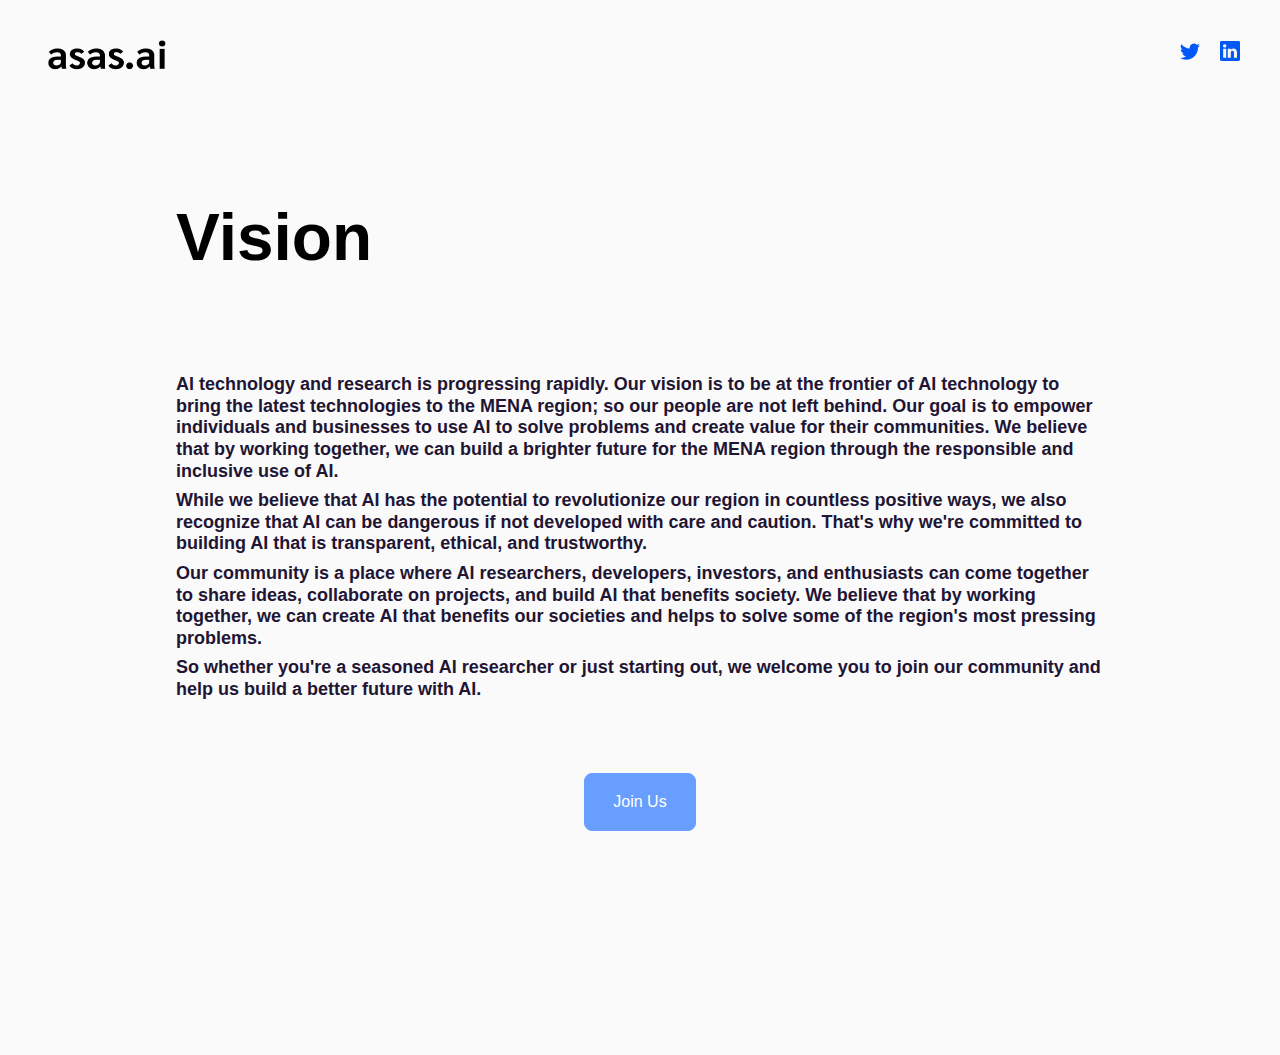
==== commit 64337faa: "fixed logo issue" ====
--- a/vision.html
+++ b/vision.html
@@ -111,7 +111,7 @@
                   AI technology and research is progressing rapidly. Our vision
                   is to be at the frontier of AI technology to bring the latest
                   technologies to the MENA region; so our people are not left
-                  behind. Our goal is to empower individuals and organizations
+                  behind. Our goal is to empower individuals and businesses
                   to use AI to solve problems and create value for their
                   communities. We believe that by working together, we can build
                   a brighter future for the MENA region through the responsible
